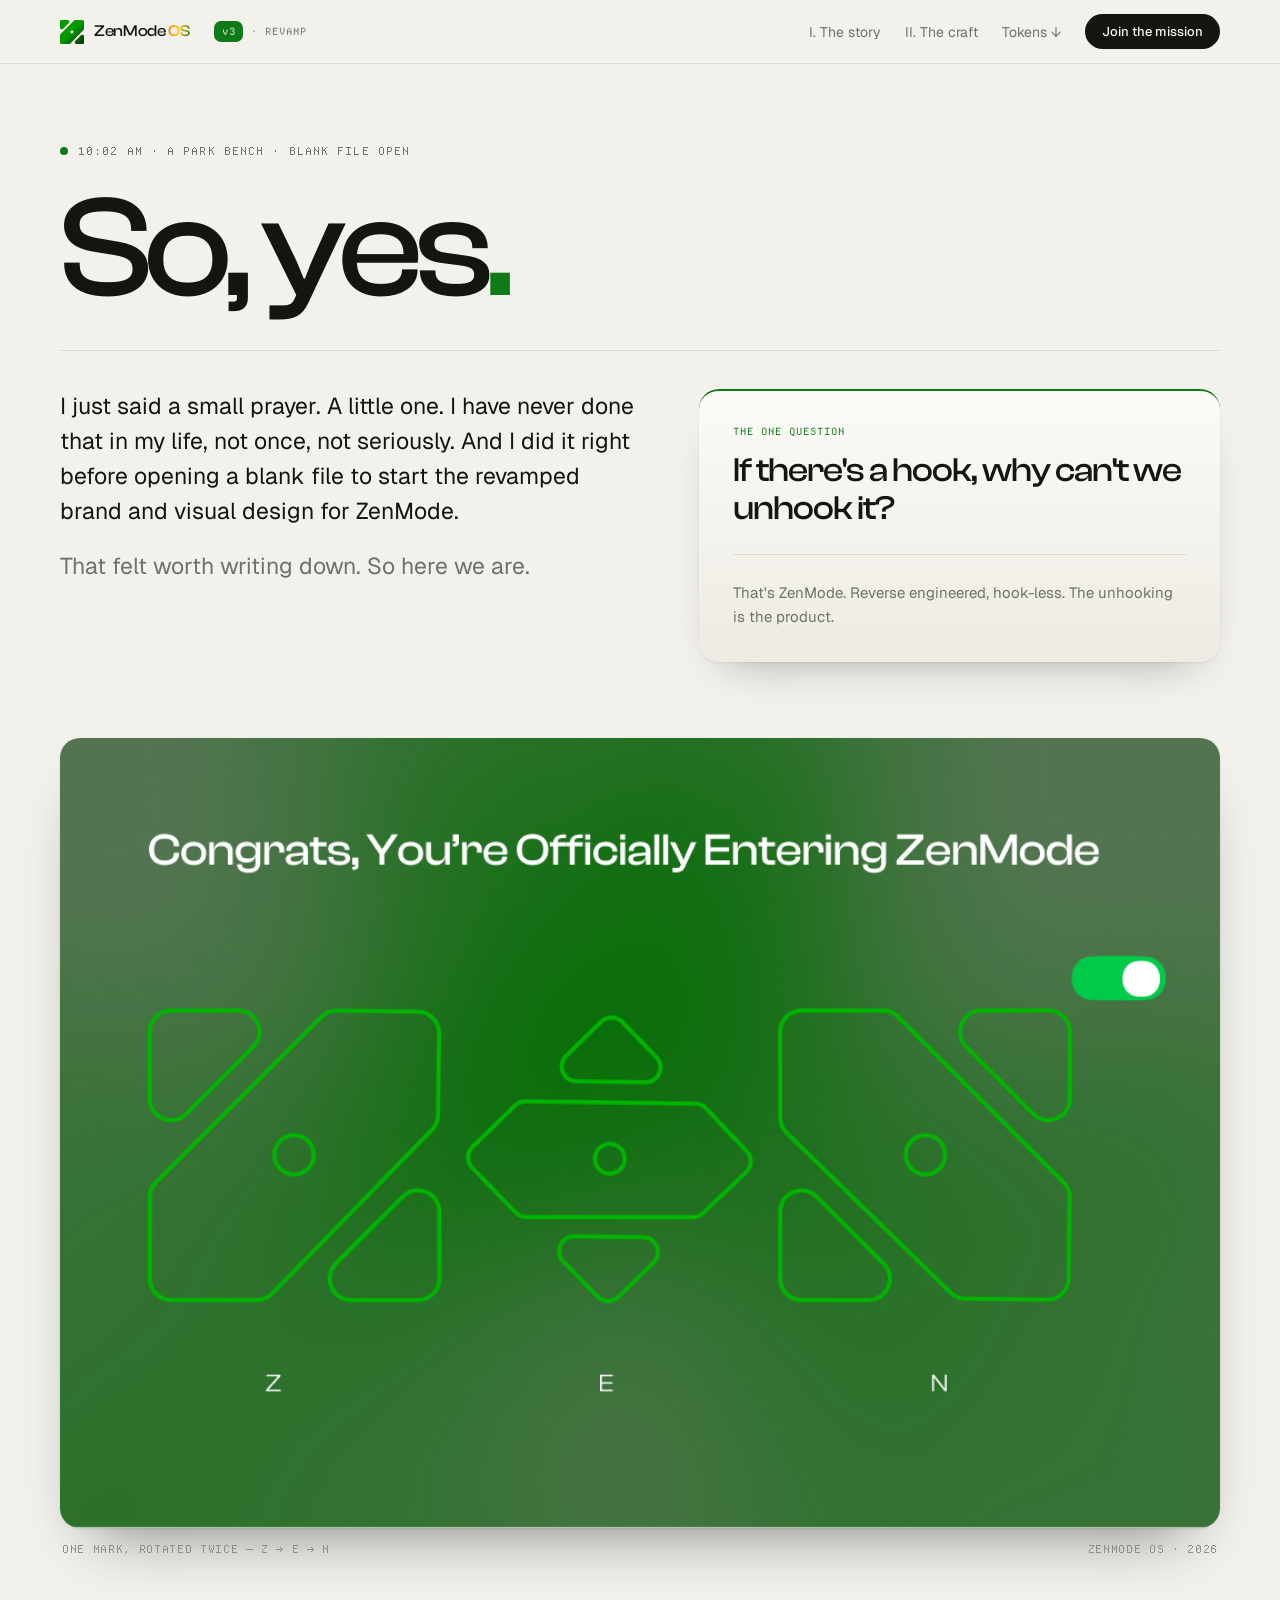
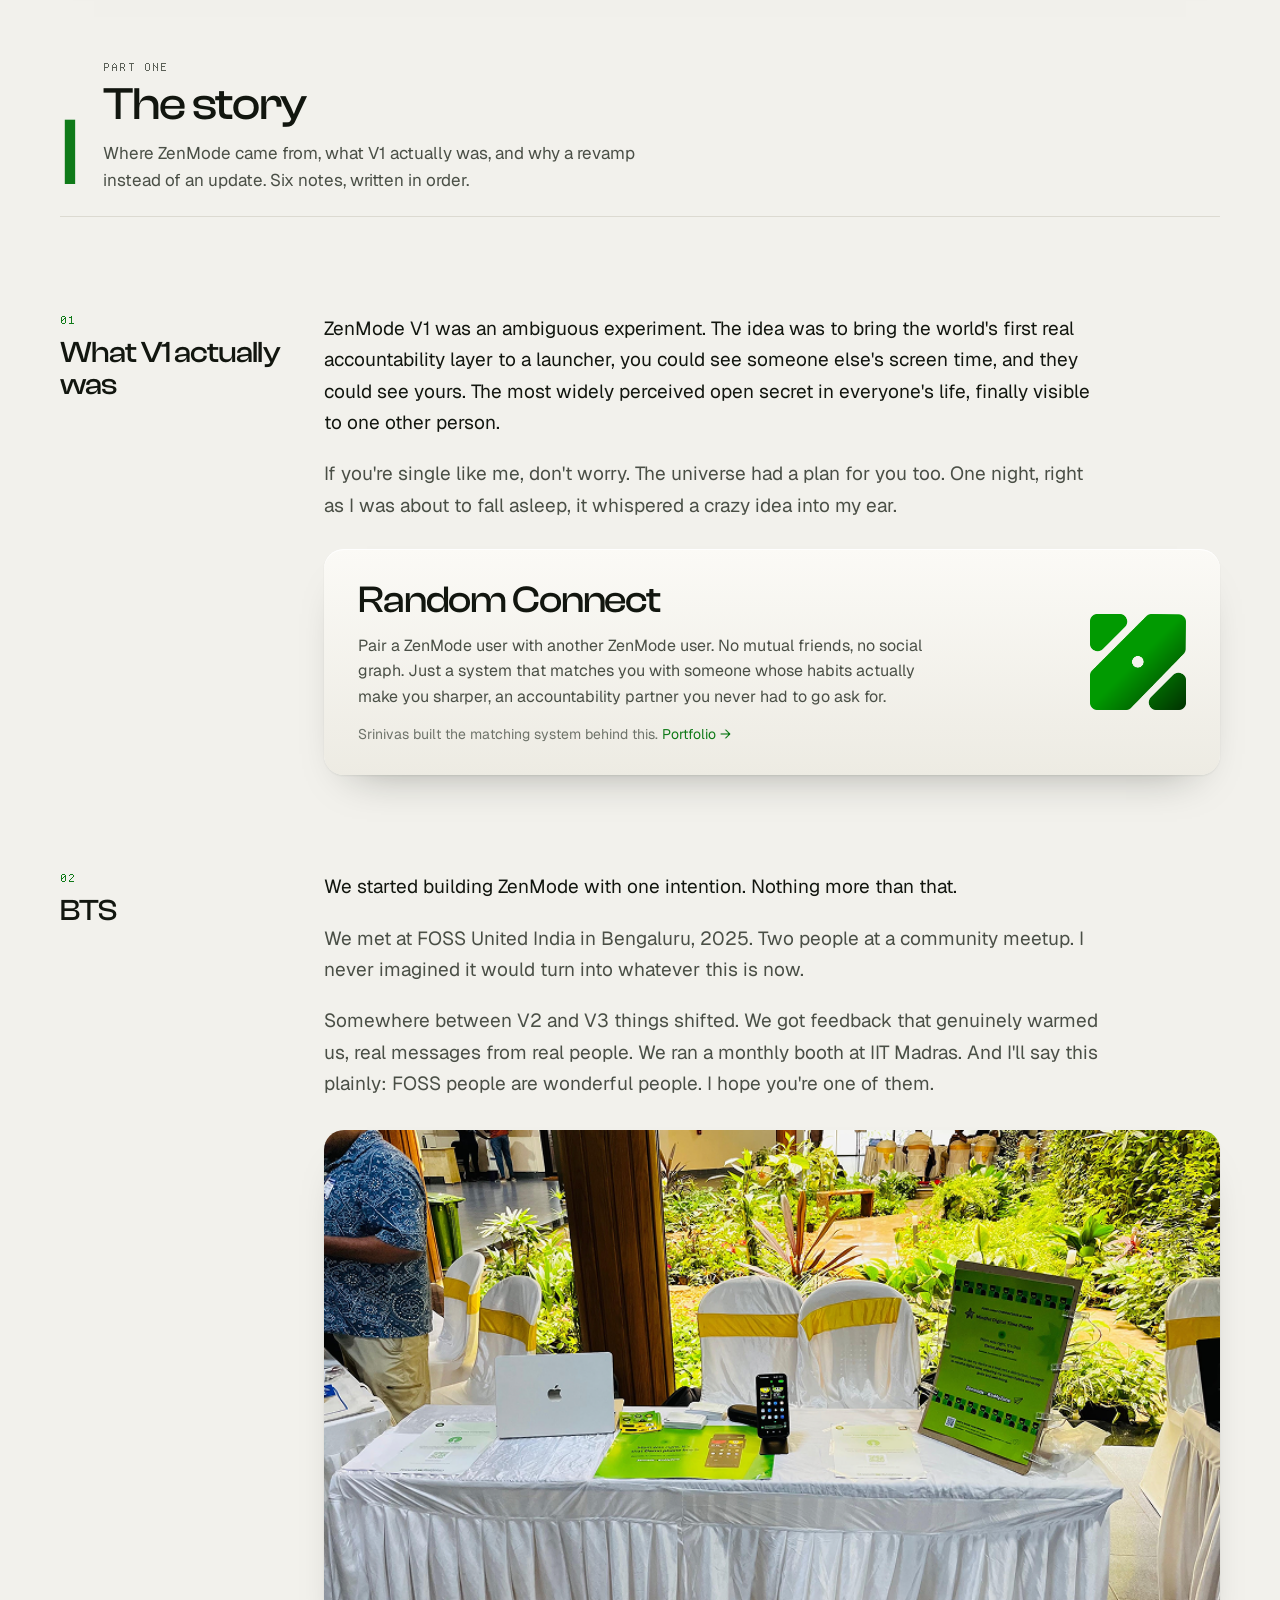
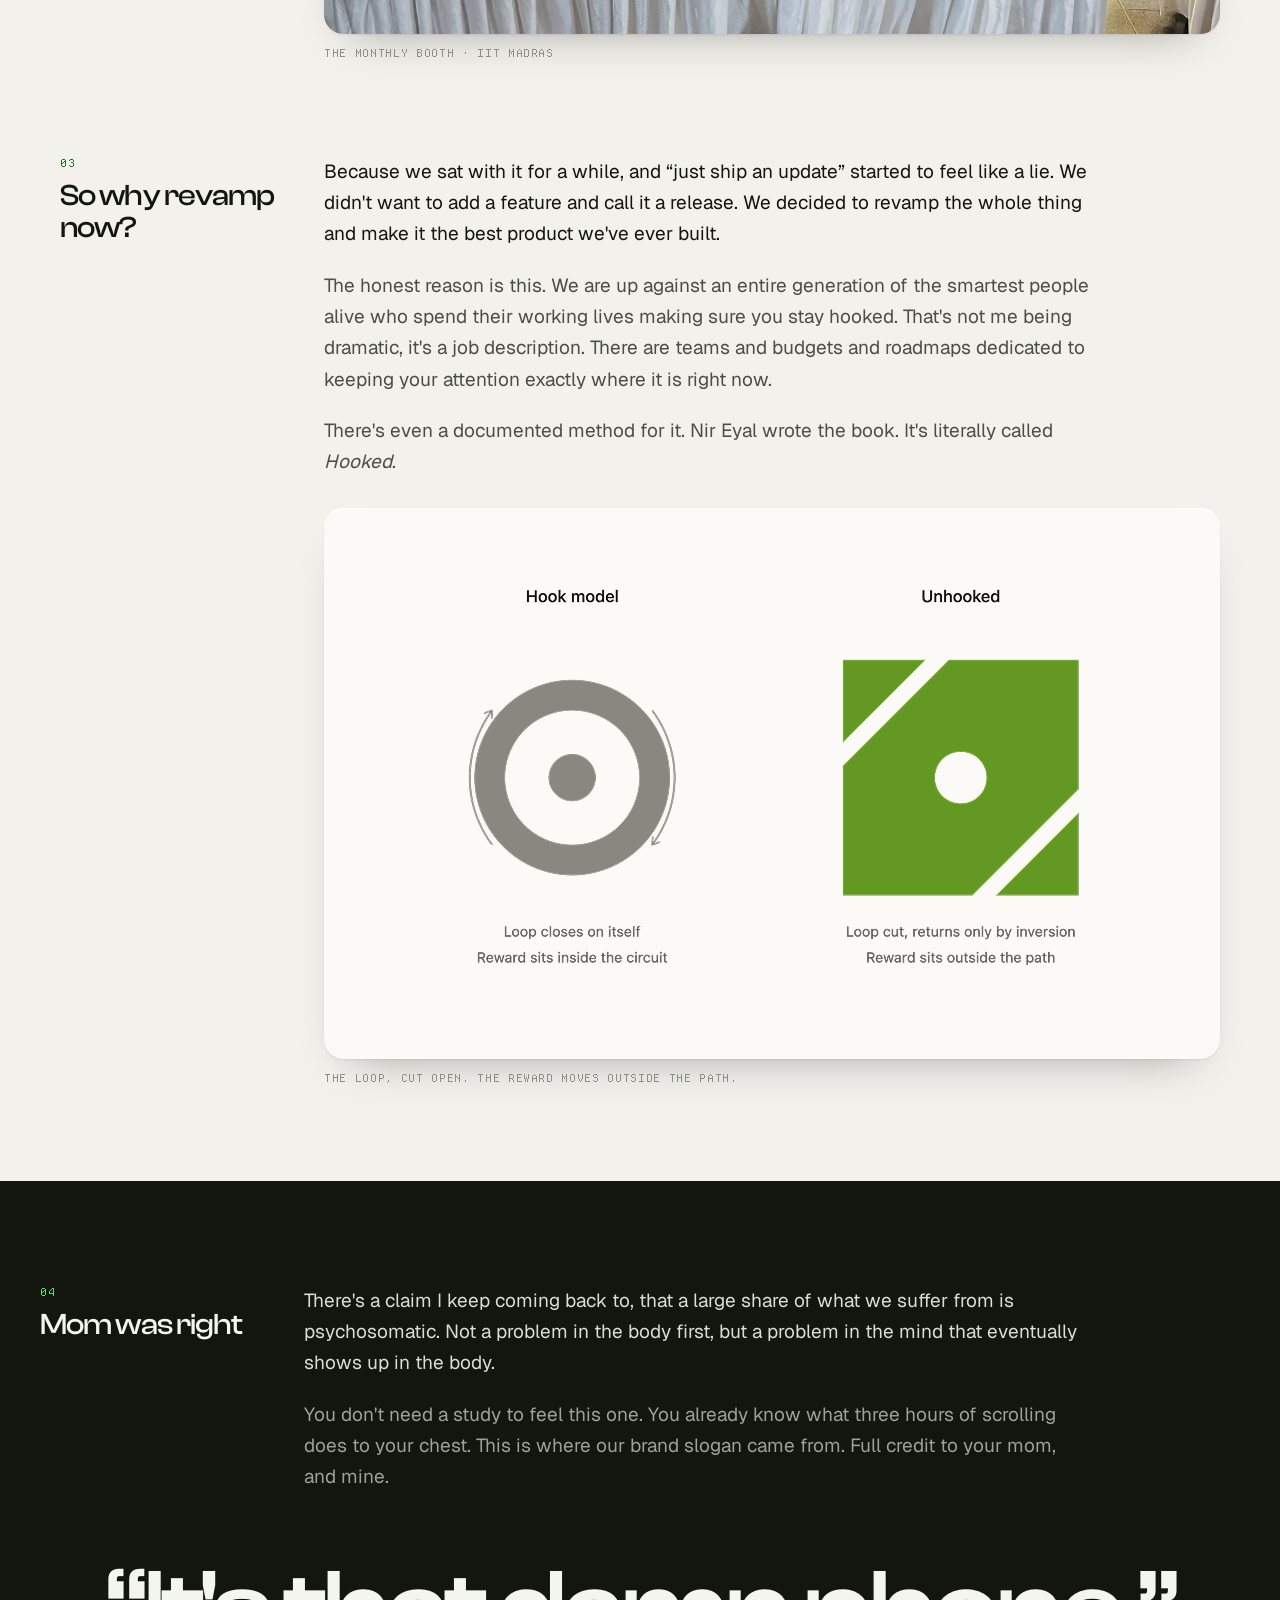
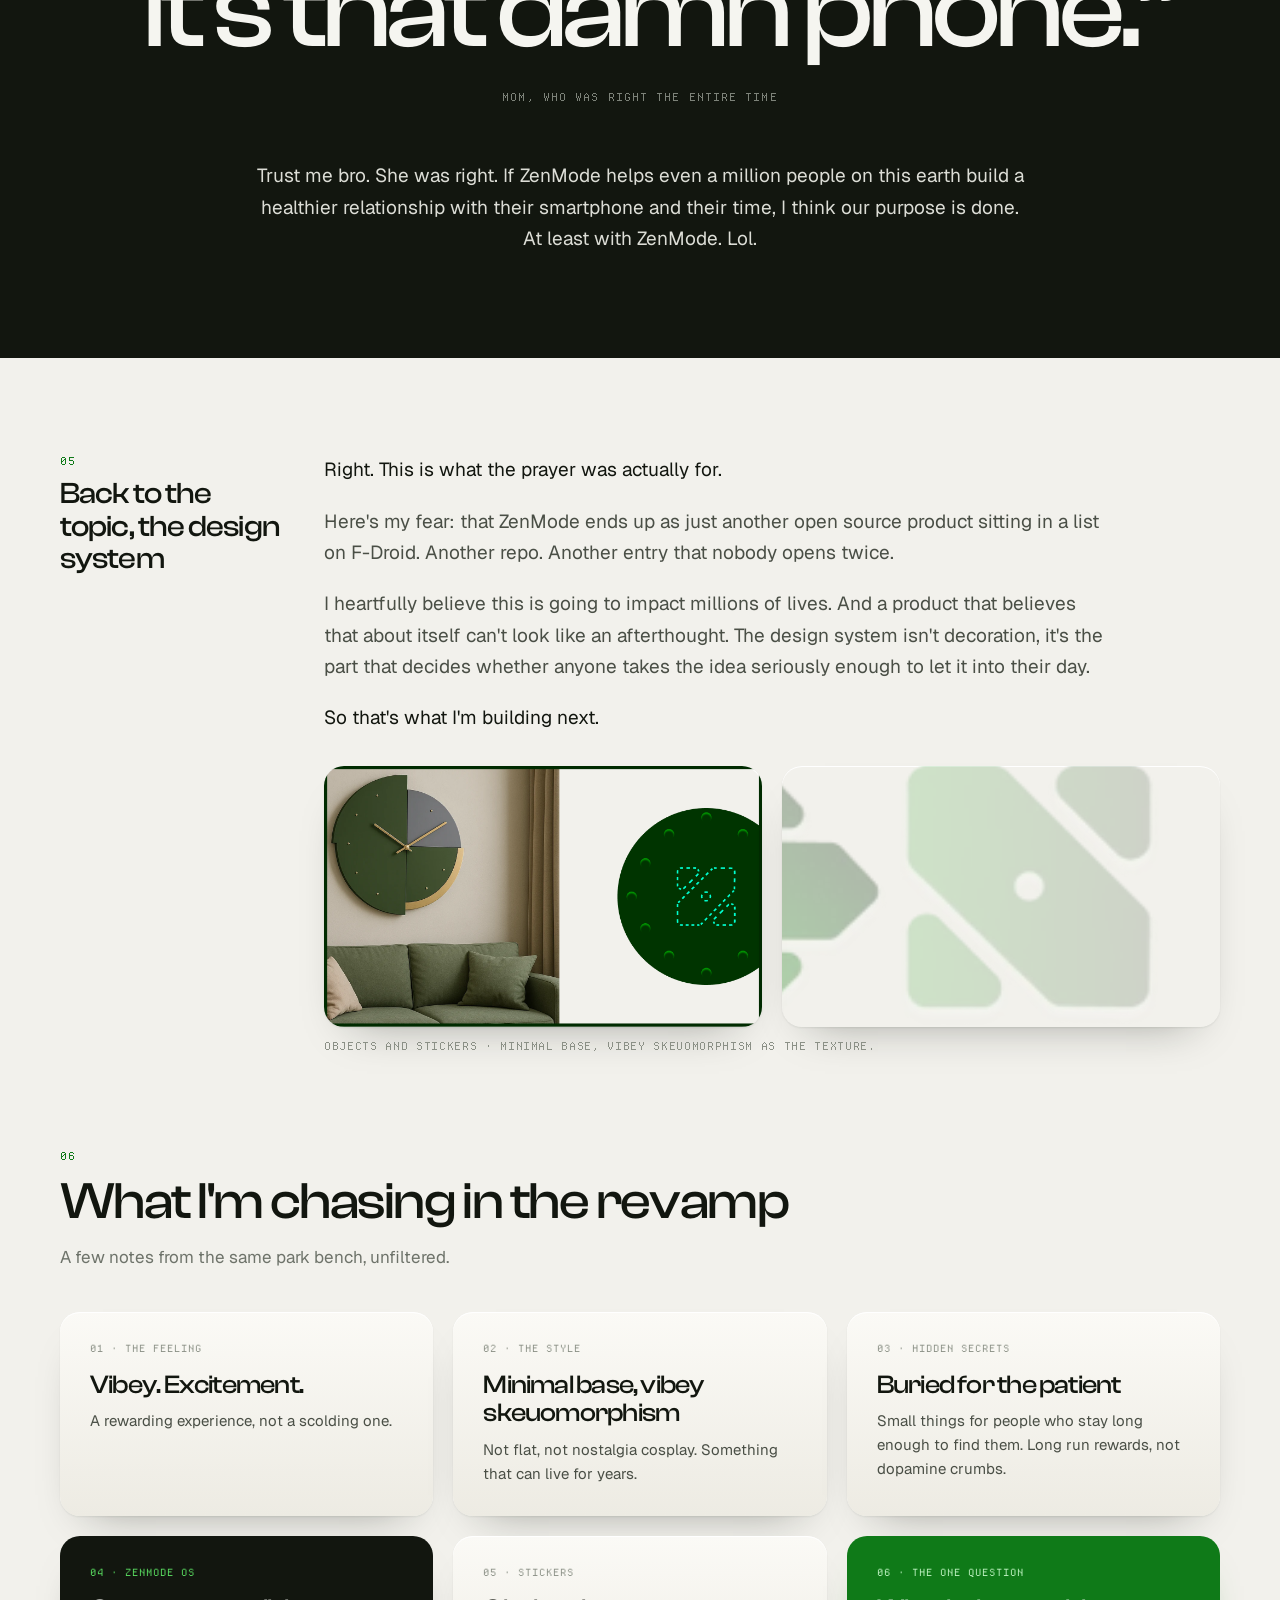
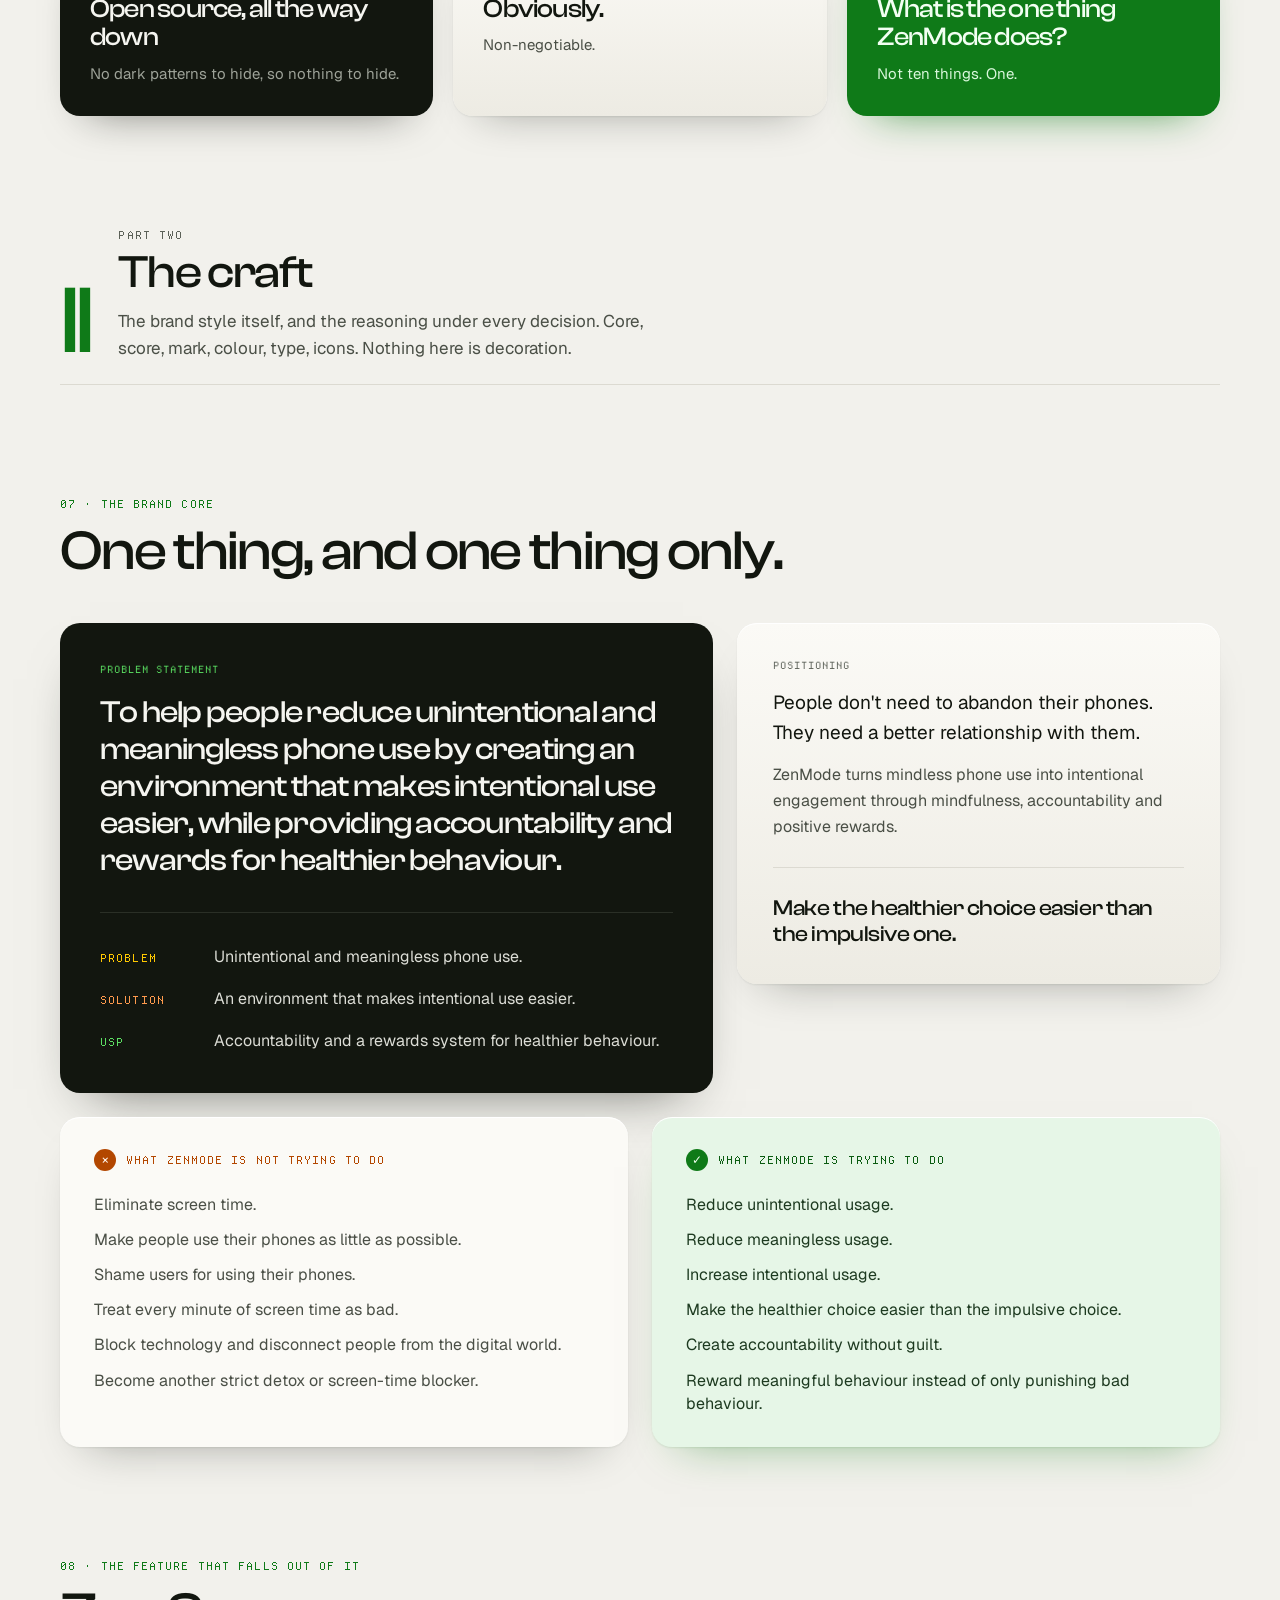
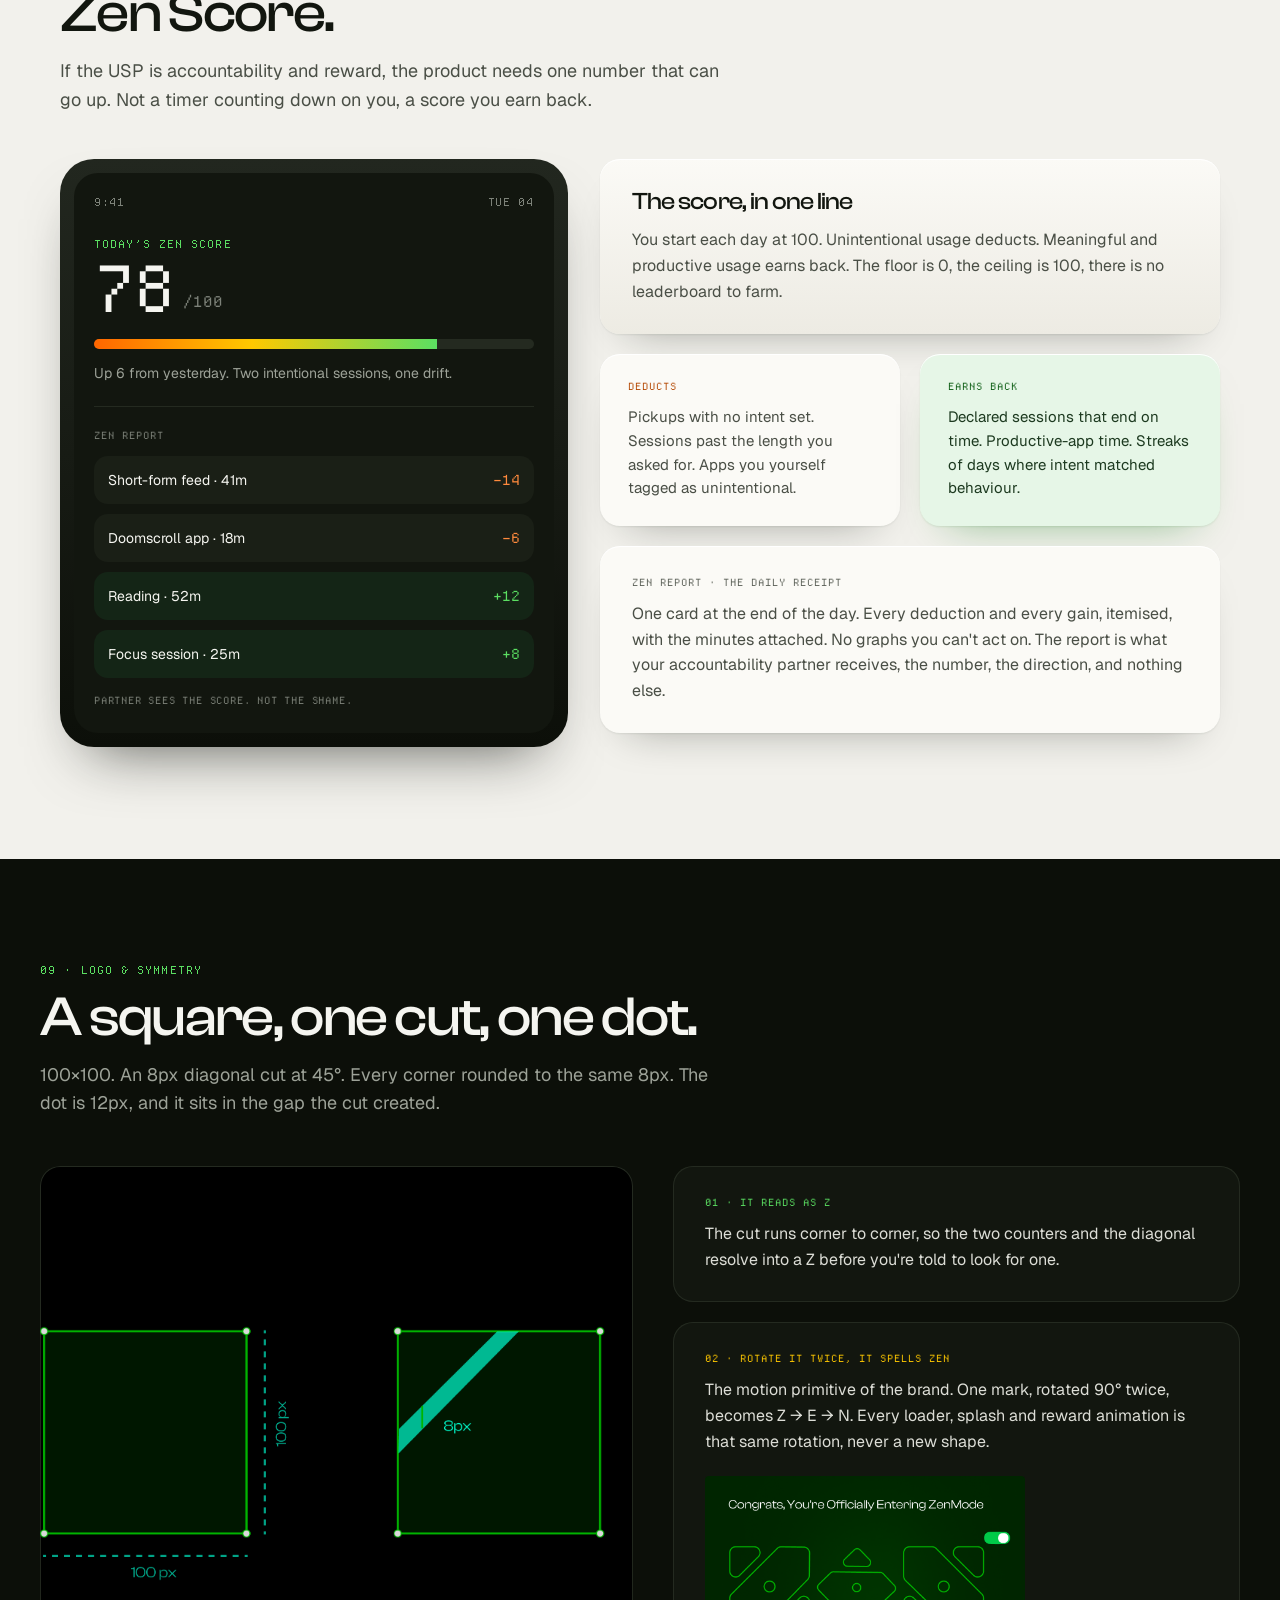
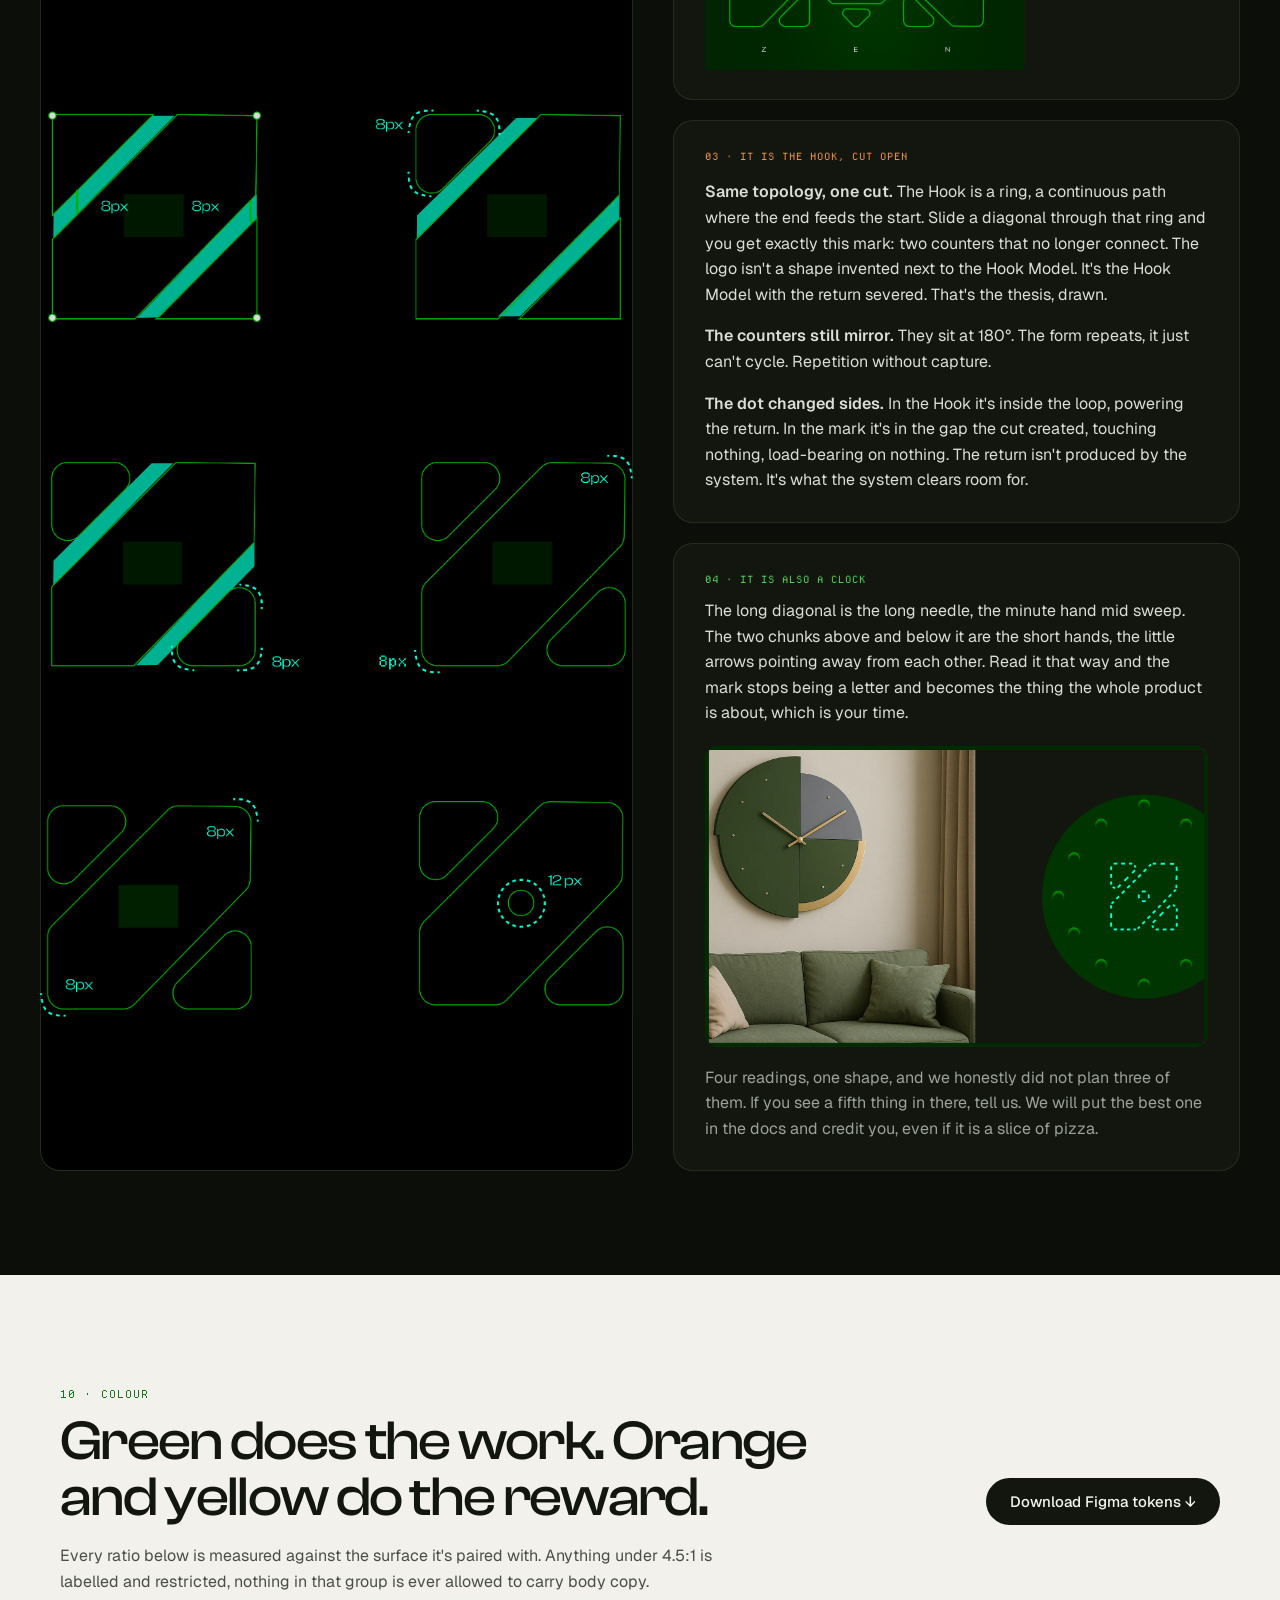
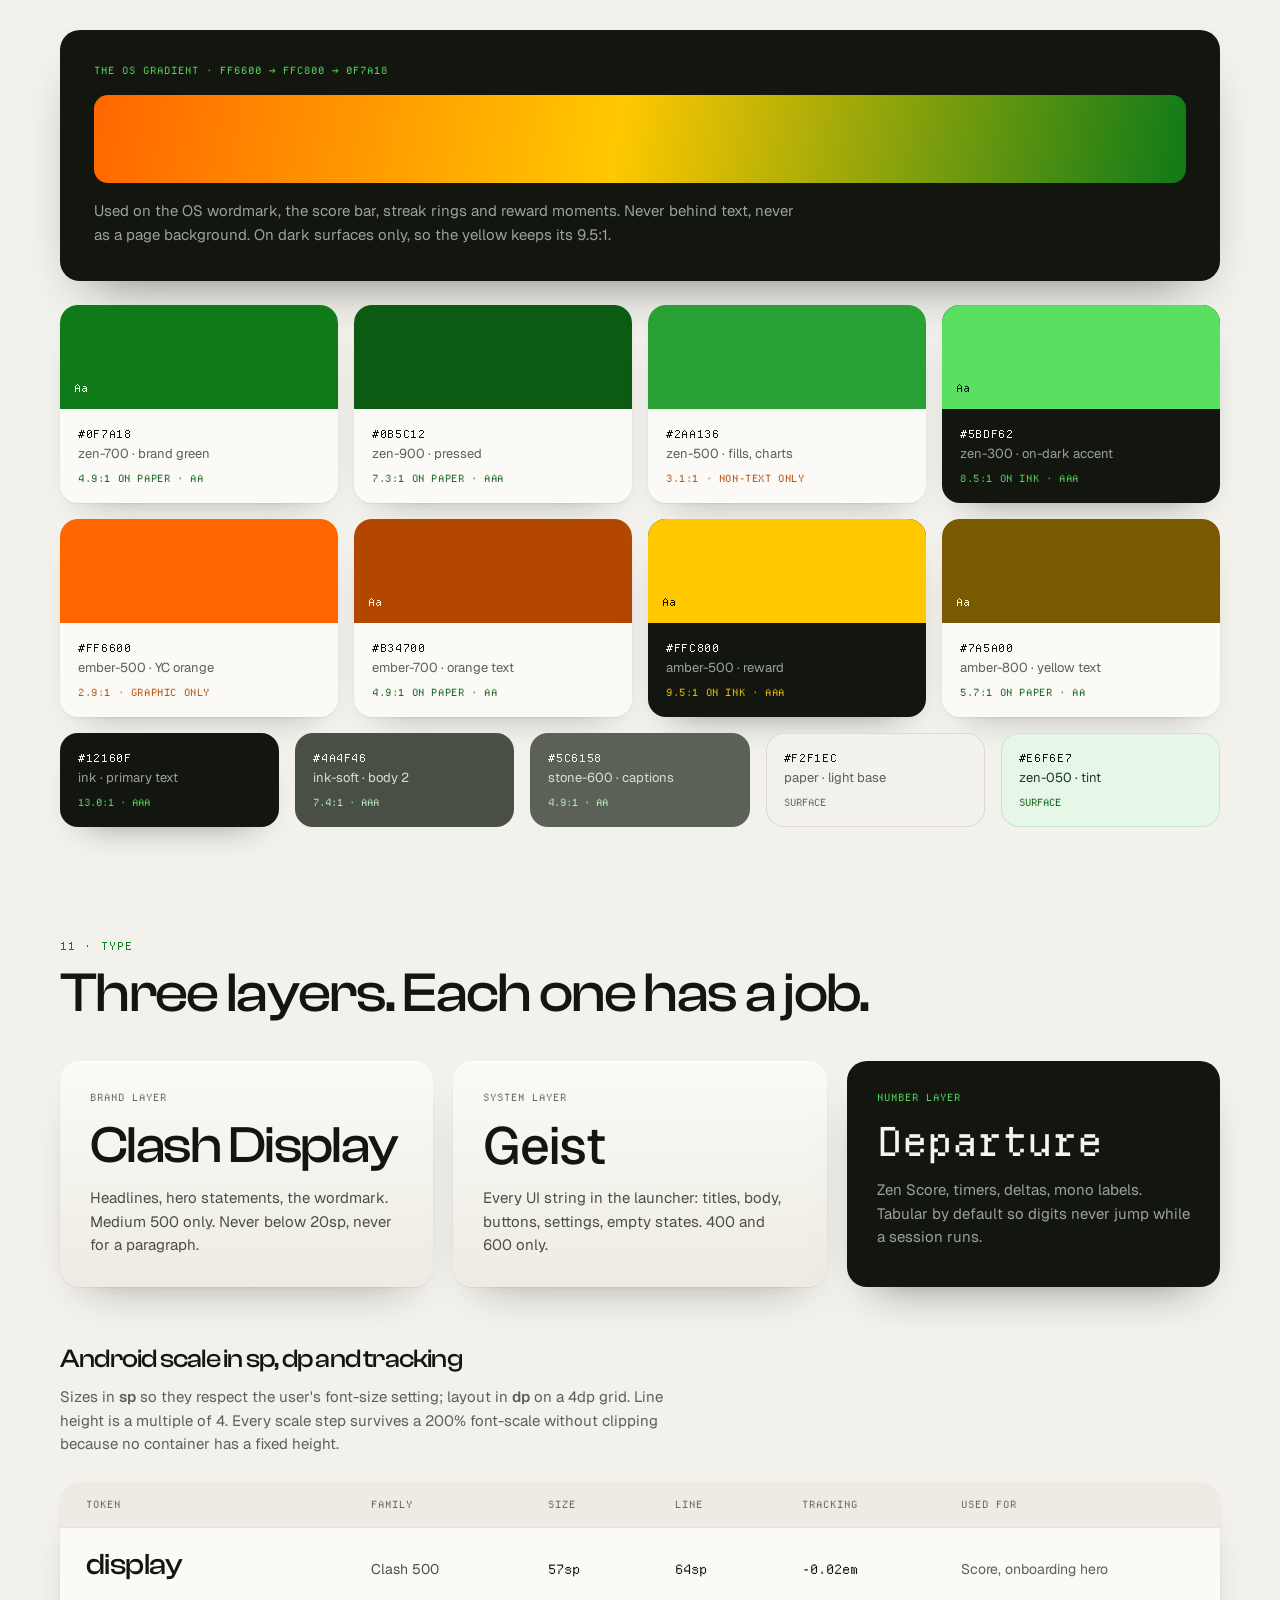
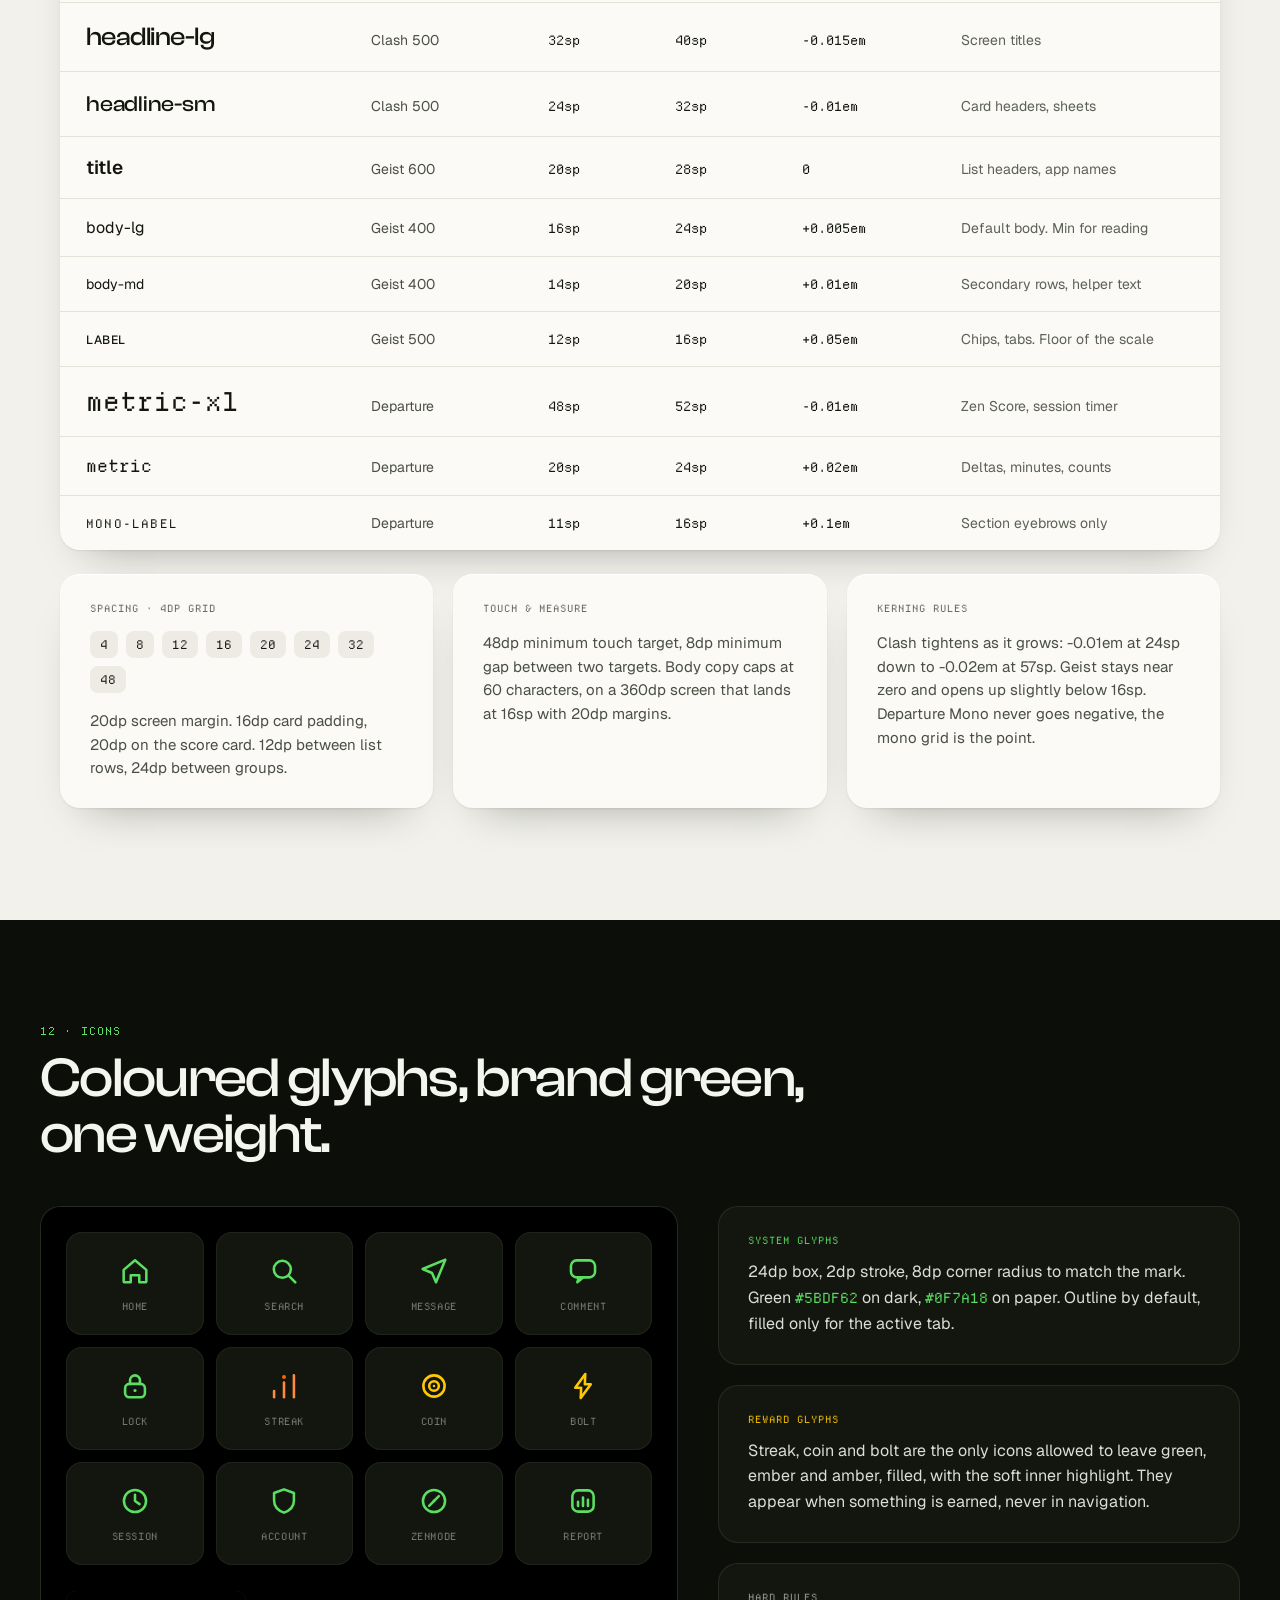
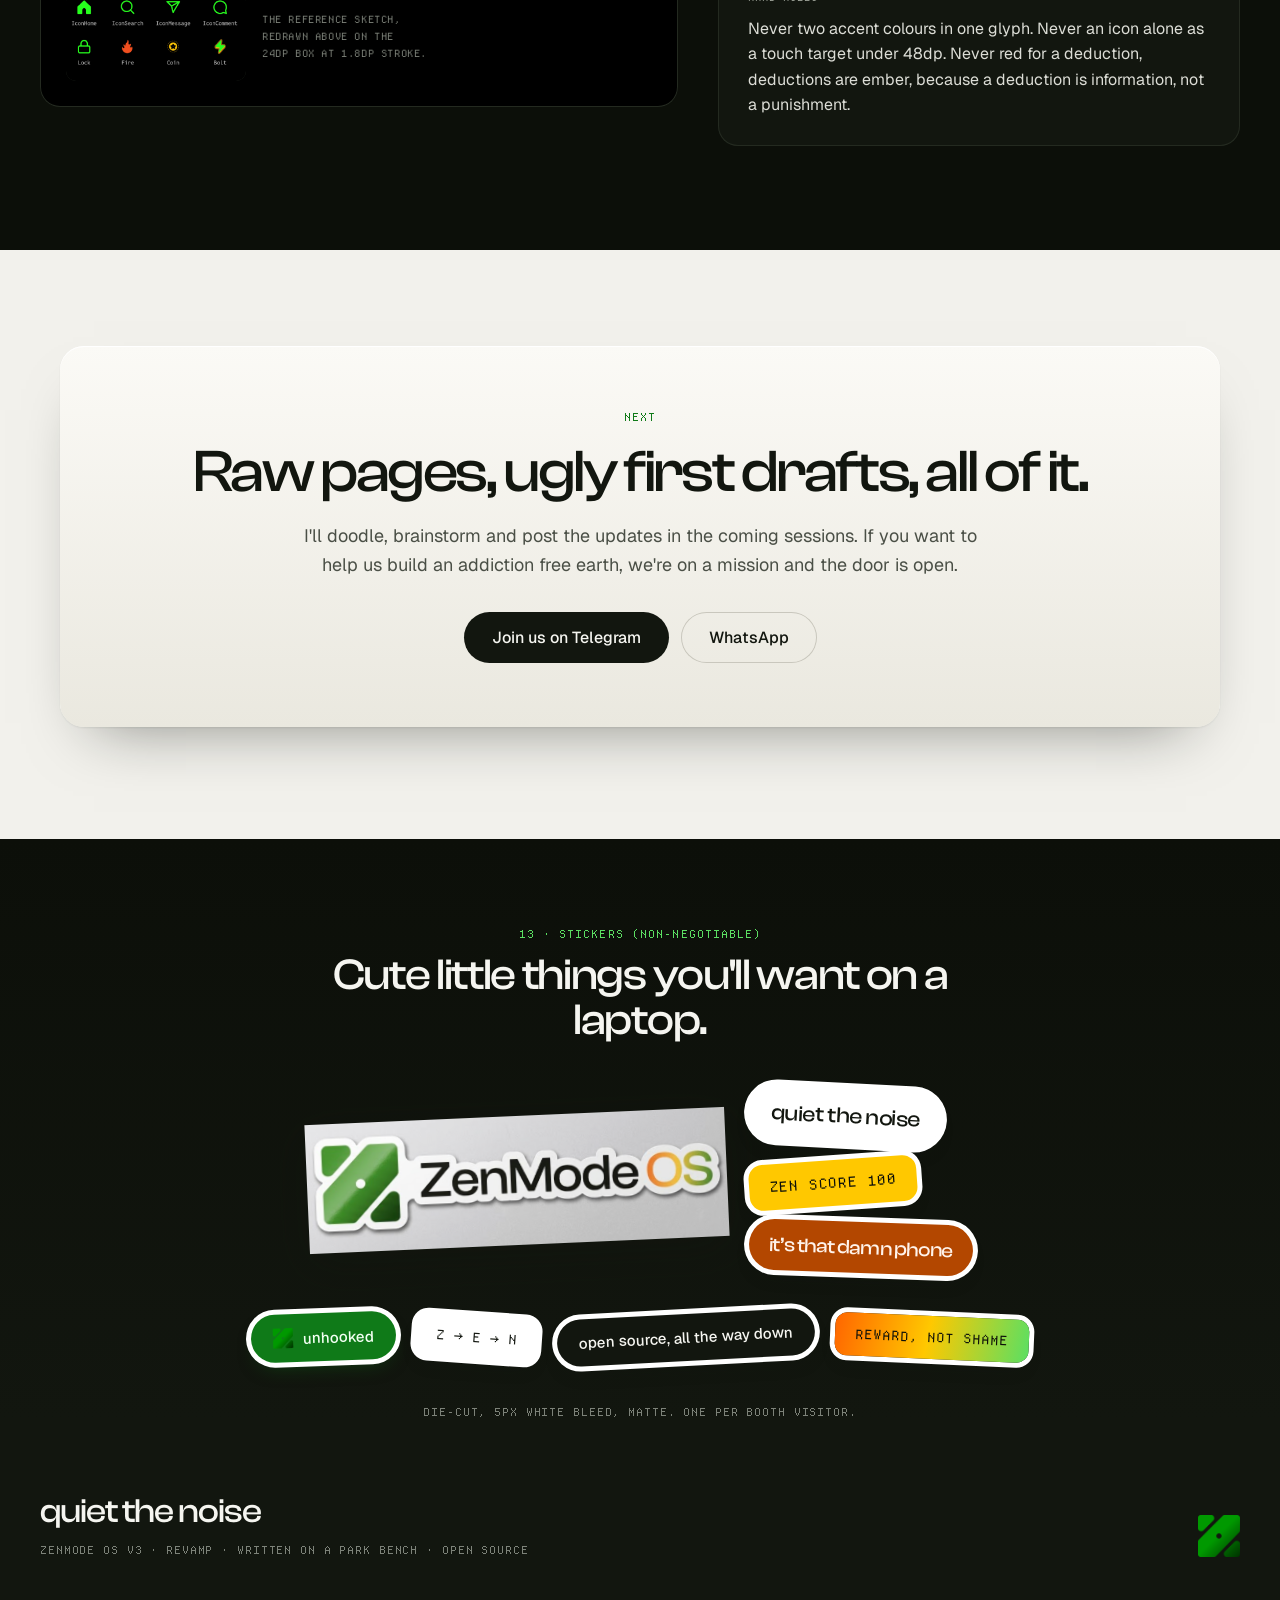
==== index.html @ 96972fac "Add ZenMode OS brand style guide site Static implementation of the ZenMode OS brand style guide, bui" ====
<!doctype html>
<html lang="en">
<head>
<meta charset="utf-8" />
<meta name="viewport" content="width=device-width, initial-scale=1" />
<title>ZenMode OS — Brand Style</title>
<meta name="description" content="ZenMode OS brand style guide: the story, the brand core, Zen Score, logo &amp; symmetry, colour, type, icons and stickers." />
<link rel="preconnect" href="https://fonts.googleapis.com" />
<link rel="preconnect" href="https://fonts.gstatic.com" crossorigin />
<link href="https://fonts.googleapis.com/css2?family=Geist:wght@300;400;500;600;700&display=swap" rel="stylesheet" />
<link rel="stylesheet" href="css/style.css" />
</head>
<body>

<div id="zm-root" style="background:#F2F1EC;min-height:100vh;overflow-x:hidden">

  <header style="position:sticky;top:0;z-index:50;background:rgba(242,241,236,0.9);backdrop-filter:blur(12px);border-bottom:1px solid #DCDAD1">
    <nav style="max-width:1240px;margin:0 auto;padding:14px 40px;display:flex;align-items:center;flex-wrap:wrap;gap:10px 24px">
      <a href="#top" style="display:flex;align-items:center;gap:10px;color:#12160F;flex:none">
        <img src="assets/img/zm-logo.png" alt="" style="width:24px;height:24px;object-fit:contain" />
        <span style="font-family:'Clash Display',sans-serif;font-weight:500;font-size:16px;letter-spacing:-0.02em;white-space:nowrap">ZenMode <span style="background:linear-gradient(100deg,#FF6600 0%,#FFC800 48%,#0F7A18 100%);-webkit-background-clip:text;background-clip:text;-webkit-text-fill-color:transparent;color:#FF6600">OS</span></span>
      </a>
      <span style="display:flex;align-items:center;gap:8px;flex:none;white-space:nowrap">
        <span style="font-family:'Departure Mono',monospace;font-size:10px;letter-spacing:0.08em;color:#F2FFF2;background:#0F7A18;padding:4px 8px;border-radius:7px">v3</span>
        <span style="font-family:'Departure Mono',monospace;font-size:10px;letter-spacing:0.1em;color:#6E736A">&middot; REVAMP</span>
      </span>
      <div style="flex:1"></div>
      <div style="display:flex;align-items:center;gap:6px 24px;font-size:14px;color:#6E736A">
        <a href="#part-story" class="nav-link">I. The story</a>
        <a href="#part-craft" class="nav-link">II. The craft</a>
        <a href="assets/zenmode-tokens.json" download="zenmode-tokens.json" class="nav-link nav-link-accent">Tokens &darr;</a>
      </div>
      <a href="#next" class="btn-primary" style="font-size:13px;font-weight:500;padding:9px 17px;white-space:nowrap;flex:none">Join the mission</a>
    </nav>
  </header>

  <nav id="zm-rail" class="zm-rail" aria-label="Sections" style="position:fixed;left:14px;top:50%;transform:translateY(-50%);z-index:40;width:120px;padding:13px 10px;border-radius:14px;background:rgba(250,249,245,0.97);backdrop-filter:blur(14px);box-shadow:inset 0 0 0 1px rgba(18,22,15,0.14), 0 20px 40px -24px rgba(18,22,15,0.6)">
    <div style="font-family:'Departure Mono',monospace;font-size:8px;letter-spacing:0.1em;color:#6E736A">I &middot; THE STORY</div>
    <div style="display:grid;gap:2px;margin-top:8px">
      <a href="#v1" data-rail="v1" class="rail-link"><span class="num">01</span>V1</a>
      <a href="#bts" data-rail="bts" class="rail-link"><span class="num">02</span>BTS</a>
      <a href="#why" data-rail="why" class="rail-link"><span class="num">03</span>WHY NOW</a>
      <a href="#mom" data-rail="mom" class="rail-link"><span class="num">04</span>MOM</a>
      <a href="#system" data-rail="system" class="rail-link"><span class="num">05</span>SYSTEM</a>
      <a href="#chasing" data-rail="chasing" class="rail-link"><span class="num">06</span>CHASING</a>
    </div>
    <div style="height:1px;background:rgba(18,22,15,0.1);margin:12px 0"></div>
    <div style="font-family:'Departure Mono',monospace;font-size:8px;letter-spacing:0.1em;color:#6E736A">II &middot; THE CRAFT</div>
    <div style="display:grid;gap:2px;margin-top:8px">
      <a href="#core" data-rail="core" class="rail-link"><span class="num">07</span>CORE</a>
      <a href="#score" data-rail="score" class="rail-link"><span class="num">08</span>ZEN SCORE</a>
      <a href="#logo" data-rail="logo" class="rail-link"><span class="num">09</span>LOGO</a>
      <a href="#colour" data-rail="colour" class="rail-link"><span class="num">10</span>COLOUR</a>
      <a href="#type" data-rail="type" class="rail-link"><span class="num">11</span>TYPE</a>
      <a href="#icons" data-rail="icons" class="rail-link"><span class="num">12</span>ICONS</a>
      <a href="#stickers" data-rail="stickers" class="rail-link"><span class="num">13</span>STICKERS</a>
    </div>
  </nav>

  <section id="top" style="max-width:1240px;margin:0 auto;padding:80px 40px 0">
    <div style="display:flex;align-items:center;gap:10px">
      <span style="width:8px;height:8px;border-radius:999px;background:#0F7A18;animation:zm-pulse 3.4s ease-in-out infinite"></span>
      <span style="font-family:'Departure Mono',monospace;font-size:11px;letter-spacing:0.1em;color:#6E736A">10:02 AM &middot; A PARK BENCH &middot; BLANK FILE OPEN</span>
    </div>
    <h1 style="font-size:144px;line-height:86%;letter-spacing:-0.055em;margin:30px 0 0">So, yes<span style="color:#0F7A18">.</span></h1>
    <div style="height:1px;background:#DCDAD1;margin:38px 0 0"></div>
    <div style="display:grid;grid-template-columns:1.05fr 0.95fr;gap:64px;margin-top:38px;align-items:start">
      <div>
        <p style="font-size:23px;line-height:152%;color:#12160F;margin:0;text-wrap:pretty">I just said a small prayer. A little one. I have never done that in my life, not once, not seriously. And I did it right before opening a blank file to start the revamped brand and visual design for ZenMode.</p>
        <p style="font-size:23px;line-height:152%;color:#6E736A;margin:20px 0 0">That felt worth writing down. So here we are.</p>
      </div>
      <div style="border-radius:20px;padding:34px;background:linear-gradient(#FBFAF6,#EDEBE3);box-shadow:inset 0 1px 0 #FFFFFF, 0 1px 2px rgba(18,22,15,0.07), 0 22px 44px -28px rgba(18,22,15,0.4);border-top:2px solid #0F7A18">
        <div style="font-family:'Departure Mono',monospace;font-size:10px;letter-spacing:0.1em;color:#0F7A18">THE ONE QUESTION</div>
        <p style="font-family:'Clash Display',sans-serif;font-weight:500;font-size:34px;line-height:112%;letter-spacing:-0.03em;margin:14px 0 0">If there's a hook, why can't we unhook it?</p>
        <div style="height:1px;background:#DCDAD1;margin:26px 0"></div>
        <p style="font-size:15px;line-height:158%;color:#6E736A;margin:0">That's ZenMode. Reverse engineered, hook-less. The unhooking is the product.</p>
      </div>
    </div>
    <figure style="margin:76px 0 0">
      <img src="assets/img/zen-hero.png" alt="ZEN wordmark built from three cut-square glyphs, on a green field" style="width:100%;display:block;border-radius:20px;box-shadow:0 1px 2px rgba(18,22,15,0.1), 0 34px 60px -34px rgba(18,22,15,0.55)" />
      <figcaption style="display:flex;justify-content:space-between;gap:20px;flex-wrap:wrap;font-family:'Departure Mono',monospace;font-size:11px;letter-spacing:0.06em;color:#8B9086;margin:14px 2px 0">
        <span>ONE MARK, ROTATED TWICE &mdash; Z &rarr; E &rarr; N</span>
        <span>ZENMODE OS &middot; 2026</span>
      </figcaption>
    </figure>
  </section>

  <section id="part-story" style="max-width:1240px;margin:0 auto;padding:104px 40px 0">
    <div style="display:flex;align-items:flex-end;gap:28px;flex-wrap:wrap;padding-bottom:22px;border-bottom:1px solid #DCDAD1">
      <div style="font-family:'Clash Display',sans-serif;font-weight:500;font-size:96px;line-height:82%;letter-spacing:-0.05em;color:#0F7A18">I</div>
      <div style="flex:1;min-width:280px">
        <div style="font-family:'Departure Mono',monospace;font-size:11px;letter-spacing:0.1em;color:#5C6158">PART ONE</div>
        <h2 style="font-size:46px;line-height:100%;margin:8px 0 0">The story</h2>
        <p style="font-size:17px;line-height:158%;color:#4A4F46;margin:12px 0 0;max-width:52ch">Where ZenMode came from, what V1 actually was, and why a revamp instead of an update. Six notes, written in order.</p>
      </div>
    </div>
  </section>

  <section id="v1" style="max-width:1240px;margin:0 auto;padding:96px 40px 0">
    <div style="display:grid;grid-template-columns:220px 1fr;gap:44px;align-items:start">
      <div style="position:sticky;top:96px">
        <div style="font-family:'Departure Mono',monospace;font-size:11px;letter-spacing:0.1em;color:#0F7A18">01</div>
        <h2 style="font-size:30px;line-height:108%;margin:10px 0 0">What V1 actually was</h2>
      </div>
      <div>
        <p style="font-size:19px;line-height:165%;margin:0;max-width:60ch">ZenMode V1 was an ambiguous experiment. The idea was to bring the world's first real accountability layer to a launcher, you could see someone else's screen time, and they could see yours. The most widely perceived open secret in everyone's life, finally visible to one other person.</p>
        <p style="font-size:19px;line-height:165%;margin:20px 0 0;max-width:60ch;color:#4A4F46">If you're single like me, don't worry. The universe had a plan for you too. One night, right as I was about to fall asleep, it whispered a crazy idea into my ear.</p>
        <div style="border-radius:20px;padding:32px 34px;margin-top:28px;background:linear-gradient(#FBFAF6,#EDEBE3);box-shadow:inset 0 1px 0 #FFFFFF, 0 1px 2px rgba(18,22,15,0.07), 0 22px 44px -28px rgba(18,22,15,0.4);display:grid;grid-template-columns:1fr auto;gap:26px;align-items:center">
          <div>
            <h3 style="font-size:38px;line-height:104%;margin:0">Random Connect</h3>
            <p style="font-size:16px;line-height:160%;color:#4A4F46;margin:12px 0 0;max-width:52ch">Pair a ZenMode user with another ZenMode user. No mutual friends, no social graph. Just a system that matches you with someone whose habits actually make you sharper, an accountability partner you never had to go ask for.</p>
            <p style="font-size:14px;color:#6E736A;margin:16px 0 0">Srinivas built the matching system behind this. <a href="#">Portfolio &rarr;</a></p>
          </div>
          <img src="assets/img/zm-logo.png" alt="" style="width:96px;height:96px;object-fit:contain" />
        </div>
      </div>
    </div>
  </section>

  <section id="bts" style="max-width:1240px;margin:0 auto;padding:96px 40px 0">
    <div style="display:grid;grid-template-columns:220px 1fr;gap:44px;align-items:start">
      <div style="position:sticky;top:96px">
        <div style="font-family:'Departure Mono',monospace;font-size:11px;letter-spacing:0.1em;color:#0F7A18">02</div>
        <h2 style="font-size:30px;line-height:108%;margin:10px 0 0">BTS</h2>
      </div>
      <div>
        <p style="font-size:19px;line-height:165%;margin:0;max-width:60ch">We started building ZenMode with one intention. Nothing more than that.</p>
        <p style="font-size:19px;line-height:165%;margin:20px 0 0;max-width:60ch;color:#4A4F46">We met at FOSS United India in Bengaluru, 2025. Two people at a community meetup. I never imagined it would turn into whatever this is now.</p>
        <p style="font-size:19px;line-height:165%;margin:20px 0 0;max-width:60ch;color:#4A4F46">Somewhere between V2 and V3 things shifted. We got feedback that genuinely warmed us, real messages from real people. We ran a monthly booth at IIT Madras. And I'll say this plainly: FOSS people are wonderful people. I hope you're one of them.</p>
        <div style="border-radius:20px;overflow:hidden;margin-top:30px;box-shadow:inset 0 1px 0 #FFFFFF, 0 1px 2px rgba(18,22,15,0.07), 0 22px 44px -28px rgba(18,22,15,0.4)">
          <img src="assets/img/booth.png" alt="The ZenMode booth at a FOSS meetup" style="width:100%;display:block" />
        </div>
        <p style="font-family:'Departure Mono',monospace;font-size:11px;letter-spacing:0.06em;color:#8B9086;margin:12px 0 0">THE MONTHLY BOOTH &middot; IIT MADRAS</p>
      </div>
    </div>
  </section>

  <section id="why" style="max-width:1240px;margin:0 auto;padding:96px 40px 0">
    <div style="display:grid;grid-template-columns:220px 1fr;gap:44px;align-items:start">
      <div style="position:sticky;top:96px">
        <div style="font-family:'Departure Mono',monospace;font-size:11px;letter-spacing:0.1em;color:#0F7A18">03</div>
        <h2 style="font-size:30px;line-height:108%;margin:10px 0 0">So why revamp now?</h2>
      </div>
      <div>
        <p style="font-size:19px;line-height:165%;margin:0;max-width:60ch">Because we sat with it for a while, and &ldquo;just ship an update&rdquo; started to feel like a lie. We didn't want to add a feature and call it a release. We decided to revamp the whole thing and make it the best product we've ever built.</p>
        <p style="font-size:19px;line-height:165%;margin:20px 0 0;max-width:60ch;color:#4A4F46">The honest reason is this. We are up against an entire generation of the smartest people alive who spend their working lives making sure you stay hooked. That's not me being dramatic, it's a job description. There are teams and budgets and roadmaps dedicated to keeping your attention exactly where it is right now.</p>
        <p style="font-size:19px;line-height:165%;margin:20px 0 0;max-width:60ch;color:#4A4F46">There's even a documented method for it. Nir Eyal wrote the book. It's literally called <em>Hooked</em>.</p>
        <div style="border-radius:20px;padding:40px;margin-top:30px;background:#FBFAF6;box-shadow:inset 0 1px 0 #FFFFFF, 0 1px 2px rgba(18,22,15,0.07), 0 22px 44px -28px rgba(18,22,15,0.4)">
          <img src="assets/img/hook-unhooked.png" alt="The hook model beside the unhooked model" style="width:100%;max-width:801px;display:block;margin:0 auto" />
        </div>
        <p style="font-family:'Departure Mono',monospace;font-size:11px;letter-spacing:0.06em;color:#8B9086;margin:12px 0 0">THE LOOP, CUT OPEN. THE REWARD MOVES OUTSIDE THE PATH.</p>
      </div>
    </div>
  </section>

  <section id="mom" style="margin-top:96px;background:#12160F;color:#F5F5F0;padding:104px 40px">
    <div style="max-width:1240px;margin:0 auto">
      <div style="display:grid;grid-template-columns:220px 1fr;gap:44px;align-items:start">
        <div>
          <div style="font-family:'Departure Mono',monospace;font-size:11px;letter-spacing:0.1em;color:#5BDF62">04</div>
          <h2 style="font-size:30px;line-height:108%;margin:10px 0 0">Mom was right</h2>
        </div>
        <div>
          <p style="font-size:19px;line-height:165%;margin:0;max-width:60ch;color:#DCDDD6">There's a claim I keep coming back to, that a large share of what we suffer from is psychosomatic. Not a problem in the body first, but a problem in the mind that eventually shows up in the body.</p>
          <p style="font-size:19px;line-height:165%;margin:20px 0 0;max-width:60ch;color:#9DA298">You don't need a study to feel this one. You already know what three hours of scrolling does to your chest. This is where our brand slogan came from. Full credit to your mom, and mine.</p>
        </div>
      </div>
      <blockquote style="margin:64px 0 0;text-align:center">
        <p style="font-family:'Clash Display',sans-serif;font-weight:500;font-size:112px;line-height:96%;letter-spacing:-0.045em;margin:0">&ldquo;It's that damn phone.&rdquo;</p>
        <footer style="font-family:'Departure Mono',monospace;font-size:11px;letter-spacing:0.1em;color:#7D8279;margin-top:26px">MOM, WHO WAS RIGHT THE ENTIRE TIME</footer>
      </blockquote>
      <p style="font-size:19px;line-height:165%;color:#DCDDD6;max-width:60ch;margin:56px auto 0;text-align:center">Trust me bro. She was right. If ZenMode helps even a million people on this earth build a healthier relationship with their smartphone and their time, I think our purpose is done. At least with ZenMode. Lol.</p>
    </div>
  </section>

  <section id="system" style="max-width:1240px;margin:0 auto;padding:96px 40px 0">
    <div style="display:grid;grid-template-columns:220px 1fr;gap:44px;align-items:start">
      <div style="position:sticky;top:96px">
        <div style="font-family:'Departure Mono',monospace;font-size:11px;letter-spacing:0.1em;color:#0F7A18">05</div>
        <h2 style="font-size:30px;line-height:108%;margin:10px 0 0">Back to the topic, the design system</h2>
      </div>
      <div>
        <p style="font-size:19px;line-height:165%;margin:0;max-width:60ch">Right. This is what the prayer was actually for.</p>
        <p style="font-size:19px;line-height:165%;margin:20px 0 0;max-width:60ch;color:#4A4F46">Here's my fear: that ZenMode ends up as just another open source product sitting in a list on F-Droid. Another repo. Another entry that nobody opens twice.</p>
        <p style="font-size:19px;line-height:165%;margin:20px 0 0;max-width:60ch;color:#4A4F46">I heartfully believe this is going to impact millions of lives. And a product that believes that about itself can't look like an afterthought. The design system isn't decoration, it's the part that decides whether anyone takes the idea seriously enough to let it into their day.</p>
        <p style="font-size:19px;line-height:165%;margin:20px 0 0;max-width:60ch">So that's what I'm building next.</p>
        <div style="display:grid;grid-template-columns:1fr 1fr;gap:20px;margin-top:32px">
          <div style="border-radius:20px;overflow:hidden;box-shadow:inset 0 1px 0 #FFFFFF, 0 1px 2px rgba(18,22,15,0.07), 0 22px 44px -28px rgba(18,22,15,0.4)">
            <img src="assets/img/clock-dial.png" alt="The ZenMode dial, an object study" style="width:100%;display:block" />
          </div>
          <div style="border-radius:20px;overflow:hidden;box-shadow:inset 0 1px 0 #FFFFFF, 0 1px 2px rgba(18,22,15,0.07), 0 22px 44px -28px rgba(18,22,15,0.4)">
            <img src="assets/img/sticker-strip.webp" alt="Sticker sheet of ZenMode glyphs" style="width:100%;height:100%;object-fit:cover;display:block" />
          </div>
        </div>
        <p style="font-family:'Departure Mono',monospace;font-size:11px;letter-spacing:0.06em;color:#8B9086;margin:12px 0 0">OBJECTS AND STICKERS &middot; MINIMAL BASE, VIBEY SKEUOMORPHISM AS THE TEXTURE.</p>
      </div>
    </div>
  </section>

  <section id="chasing" style="max-width:1240px;margin:0 auto;padding:96px 40px 0">
    <div style="font-family:'Departure Mono',monospace;font-size:11px;letter-spacing:0.1em;color:#0F7A18">06</div>
    <h2 style="font-size:52px;line-height:102%;margin:12px 0 0;max-width:24ch">What I'm chasing in the revamp</h2>
    <p style="font-size:17px;line-height:160%;color:#6E736A;margin:16px 0 0;max-width:52ch">A few notes from the same park bench, unfiltered.</p>
    <div style="display:grid;grid-template-columns:repeat(3,1fr);gap:20px;margin-top:40px">
      <div style="border-radius:20px;padding:30px;background:linear-gradient(#FBFAF6,#EDEBE3);box-shadow:inset 0 1px 0 #FFFFFF, 0 1px 2px rgba(18,22,15,0.07), 0 22px 44px -28px rgba(18,22,15,0.4)">
        <div style="font-family:'Departure Mono',monospace;font-size:10px;letter-spacing:0.1em;color:#8B9086">01 &middot; THE FEELING</div>
        <h3 style="font-size:26px;line-height:110%;margin:16px 0 0">Vibey. Excitement.</h3>
        <p style="font-size:15px;line-height:160%;color:#4A4F46;margin:10px 0 0">A rewarding experience, not a scolding one.</p>
      </div>
      <div style="border-radius:20px;padding:30px;background:linear-gradient(#FBFAF6,#EDEBE3);box-shadow:inset 0 1px 0 #FFFFFF, 0 1px 2px rgba(18,22,15,0.07), 0 22px 44px -28px rgba(18,22,15,0.4)">
        <div style="font-family:'Departure Mono',monospace;font-size:10px;letter-spacing:0.1em;color:#8B9086">02 &middot; THE STYLE</div>
        <h3 style="font-size:26px;line-height:110%;margin:16px 0 0">Minimal base, vibey skeuomorphism</h3>
        <p style="font-size:15px;line-height:160%;color:#4A4F46;margin:10px 0 0">Not flat, not nostalgia cosplay. Something that can live for years.</p>
      </div>
      <div style="border-radius:20px;padding:30px;background:linear-gradient(#FBFAF6,#EDEBE3);box-shadow:inset 0 1px 0 #FFFFFF, 0 1px 2px rgba(18,22,15,0.07), 0 22px 44px -28px rgba(18,22,15,0.4)">
        <div style="font-family:'Departure Mono',monospace;font-size:10px;letter-spacing:0.1em;color:#8B9086">03 &middot; HIDDEN SECRETS</div>
        <h3 style="font-size:26px;line-height:110%;margin:16px 0 0">Buried for the patient</h3>
        <p style="font-size:15px;line-height:160%;color:#4A4F46;margin:10px 0 0">Small things for people who stay long enough to find them. Long run rewards, not dopamine crumbs.</p>
      </div>
      <div style="border-radius:20px;padding:30px;background:#12160F;color:#F5F5F0;box-shadow:0 22px 44px -28px rgba(18,22,15,0.6)">
        <div style="font-family:'Departure Mono',monospace;font-size:10px;letter-spacing:0.1em;color:#5BDF62">04 &middot; ZENMODE OS</div>
        <h3 style="font-size:26px;line-height:110%;margin:16px 0 0">Open source, all the way down</h3>
        <p style="font-size:15px;line-height:160%;color:#9DA298;margin:10px 0 0">No dark patterns to hide, so nothing to hide.</p>
      </div>
      <div style="border-radius:20px;padding:30px;background:linear-gradient(#FBFAF6,#EDEBE3);box-shadow:inset 0 1px 0 #FFFFFF, 0 1px 2px rgba(18,22,15,0.07), 0 22px 44px -28px rgba(18,22,15,0.4)">
        <div style="font-family:'Departure Mono',monospace;font-size:10px;letter-spacing:0.1em;color:#8B9086">05 &middot; STICKERS</div>
        <h3 style="font-size:26px;line-height:110%;margin:16px 0 0">Obviously.</h3>
        <p style="font-size:15px;line-height:160%;color:#4A4F46;margin:10px 0 0">Non-negotiable.</p>
      </div>
      <div style="border-radius:20px;padding:30px;background:#0F7A18;color:#F2FFF2;box-shadow:0 22px 44px -28px rgba(15,122,24,0.8)">
        <div style="font-family:'Departure Mono',monospace;font-size:10px;letter-spacing:0.1em;color:#BFF3C2">06 &middot; THE ONE QUESTION</div>
        <h3 style="font-size:26px;line-height:110%;margin:16px 0 0">What is the one thing ZenMode does?</h3>
        <p style="font-size:15px;line-height:160%;color:#D9F7DB;margin:10px 0 0">Not ten things. One.</p>
      </div>
    </div>
  </section>

  <section id="part-craft" style="max-width:1240px;margin:0 auto;padding:112px 40px 0">
    <div style="display:flex;align-items:flex-end;gap:28px;flex-wrap:wrap;padding-bottom:22px;border-bottom:1px solid #DCDAD1">
      <div style="font-family:'Clash Display',sans-serif;font-weight:500;font-size:96px;line-height:82%;letter-spacing:-0.05em;color:#0F7A18">II</div>
      <div style="flex:1;min-width:280px">
        <div style="font-family:'Departure Mono',monospace;font-size:11px;letter-spacing:0.1em;color:#5C6158">PART TWO</div>
        <h2 style="font-size:46px;line-height:100%;margin:8px 0 0">The craft</h2>
        <p style="font-size:17px;line-height:158%;color:#4A4F46;margin:12px 0 0;max-width:52ch">The brand style itself, and the reasoning under every decision. Core, score, mark, colour, type, icons. Nothing here is decoration.</p>
      </div>
    </div>
  </section>

  <section id="core" style="max-width:1240px;margin:0 auto;padding:112px 40px 0">
    <div style="font-family:'Departure Mono',monospace;font-size:11px;letter-spacing:0.1em;color:#0F7A18">07 &middot; THE BRAND CORE</div>
    <h2 style="font-size:56px;line-height:100%;margin:12px 0 0;max-width:22ch">One thing, and one thing only.</h2>
    <div style="display:grid;grid-template-columns:1.15fr 0.85fr;gap:24px;margin-top:44px;align-items:start">
      <div style="border-radius:20px;padding:40px;background:#12160F;color:#F5F5F0;box-shadow:0 26px 52px -30px rgba(18,22,15,0.6)">
        <div style="font-family:'Departure Mono',monospace;font-size:10px;letter-spacing:0.1em;color:#5BDF62">PROBLEM STATEMENT</div>
        <p style="font-family:'Clash Display',sans-serif;font-weight:500;font-size:31px;line-height:120%;letter-spacing:-0.025em;margin:18px 0 0;text-wrap:pretty">To help people reduce unintentional and meaningless phone use by creating an environment that makes intentional use easier, while providing accountability and rewards for healthier behaviour.</p>
        <div style="height:1px;background:#2A2F26;margin:32px 0"></div>
        <div style="display:grid;gap:18px">
          <div style="display:grid;grid-template-columns:96px 1fr;gap:18px;align-items:baseline">
            <span style="font-family:'Departure Mono',monospace;font-size:11px;letter-spacing:0.1em;color:#FFC800">PROBLEM</span>
            <span style="font-size:16px;line-height:150%;color:#DCDDD6">Unintentional and meaningless phone use.</span>
          </div>
          <div style="display:grid;grid-template-columns:96px 1fr;gap:18px;align-items:baseline">
            <span style="font-family:'Departure Mono',monospace;font-size:11px;letter-spacing:0.1em;color:#FF9A4D">SOLUTION</span>
            <span style="font-size:16px;line-height:150%;color:#DCDDD6">An environment that makes intentional use easier.</span>
          </div>
          <div style="display:grid;grid-template-columns:96px 1fr;gap:18px;align-items:baseline">
            <span style="font-family:'Departure Mono',monospace;font-size:11px;letter-spacing:0.1em;color:#5BDF62">USP</span>
            <span style="font-size:16px;line-height:150%;color:#DCDDD6">Accountability and a rewards system for healthier behaviour.</span>
          </div>
        </div>
      </div>
      <div style="border-radius:20px;padding:36px;background:linear-gradient(#FBFAF6,#EDEBE3);box-shadow:inset 0 1px 0 #FFFFFF, 0 1px 2px rgba(18,22,15,0.07), 0 22px 44px -28px rgba(18,22,15,0.4)">
        <div style="font-family:'Departure Mono',monospace;font-size:10px;letter-spacing:0.1em;color:#5C6158">POSITIONING</div>
        <p style="font-size:19px;line-height:158%;margin:16px 0 0">People don't need to abandon their phones. They need a better relationship with them.</p>
        <p style="font-size:16px;line-height:162%;color:#4A4F46;margin:14px 0 0">ZenMode turns mindless phone use into intentional engagement through mindfulness, accountability and positive rewards.</p>
        <div style="height:1px;background:#DCDAD1;margin:28px 0"></div>
        <p style="font-family:'Clash Display',sans-serif;font-weight:500;font-size:22px;line-height:118%;letter-spacing:-0.02em;margin:0">Make the healthier choice easier than the impulsive one.</p>
      </div>
    </div>
    <div style="display:grid;grid-template-columns:1fr 1fr;gap:24px;margin-top:24px">
      <div style="border-radius:20px;padding:32px 34px;background:#FBFAF6;box-shadow:inset 0 1px 0 #FFFFFF, 0 1px 2px rgba(18,22,15,0.07), 0 22px 44px -28px rgba(18,22,15,0.4)">
        <div style="display:flex;align-items:center;gap:10px">
          <span style="width:22px;height:22px;border-radius:999px;background:#B34700;color:#FFF3EA;font-size:13px;line-height:22px;text-align:center;flex:none">&times;</span>
          <span style="font-family:'Departure Mono',monospace;font-size:11px;letter-spacing:0.1em;color:#B34700">WHAT ZENMODE IS NOT TRYING TO DO</span>
        </div>
        <div style="display:grid;gap:12px;margin-top:22px">
          <p style="font-size:16px;line-height:145%;color:#4A4F46;margin:0">Eliminate screen time.</p>
          <p style="font-size:16px;line-height:145%;color:#4A4F46;margin:0">Make people use their phones as little as possible.</p>
          <p style="font-size:16px;line-height:145%;color:#4A4F46;margin:0">Shame users for using their phones.</p>
          <p style="font-size:16px;line-height:145%;color:#4A4F46;margin:0">Treat every minute of screen time as bad.</p>
          <p style="font-size:16px;line-height:145%;color:#4A4F46;margin:0">Block technology and disconnect people from the digital world.</p>
          <p style="font-size:16px;line-height:145%;color:#4A4F46;margin:0">Become another strict detox or screen-time blocker.</p>
        </div>
      </div>
      <div style="border-radius:20px;padding:32px 34px;background:#E6F6E7;box-shadow:inset 0 1px 0 #FFFFFF, 0 1px 2px rgba(15,122,24,0.1), 0 22px 44px -28px rgba(15,122,24,0.5)">
        <div style="display:flex;align-items:center;gap:10px">
          <span style="width:22px;height:22px;border-radius:999px;background:#0F7A18;color:#F2FFF2;font-size:12px;line-height:22px;text-align:center;flex:none">&check;</span>
          <span style="font-family:'Departure Mono',monospace;font-size:11px;letter-spacing:0.1em;color:#0B5C12">WHAT ZENMODE IS TRYING TO DO</span>
        </div>
        <div style="display:grid;gap:12px;margin-top:22px">
          <p style="font-size:16px;line-height:145%;color:#1D3A20;margin:0">Reduce unintentional usage.</p>
          <p style="font-size:16px;line-height:145%;color:#1D3A20;margin:0">Reduce meaningless usage.</p>
          <p style="font-size:16px;line-height:145%;color:#1D3A20;margin:0">Increase intentional usage.</p>
          <p style="font-size:16px;line-height:145%;color:#1D3A20;margin:0">Make the healthier choice easier than the impulsive choice.</p>
          <p style="font-size:16px;line-height:145%;color:#1D3A20;margin:0">Create accountability without guilt.</p>
          <p style="font-size:16px;line-height:145%;color:#1D3A20;margin:0">Reward meaningful behaviour instead of only punishing bad behaviour.</p>
        </div>
      </div>
    </div>
  </section>

  <section id="score" style="max-width:1240px;margin:0 auto;padding:112px 40px 0">
    <div style="font-family:'Departure Mono',monospace;font-size:11px;letter-spacing:0.1em;color:#0F7A18">08 &middot; THE FEATURE THAT FALLS OUT OF IT</div>
    <h2 style="font-size:56px;line-height:100%;margin:12px 0 0;max-width:20ch">Zen Score.</h2>
    <p style="font-size:18px;line-height:160%;color:#4A4F46;margin:16px 0 0;max-width:56ch">If the USP is accountability and reward, the product needs one number that can go up. Not a timer counting down on you, a score you earn back.</p>
    <div style="display:grid;grid-template-columns:0.9fr 1.1fr;gap:32px;margin-top:44px;align-items:start">
      <div style="border-radius:34px;padding:14px;background:linear-gradient(#22271F,#0C0F09);box-shadow:0 30px 60px -30px rgba(18,22,15,0.7)">
        <div style="border-radius:24px;background:#12160F;padding:22px 20px 26px;color:#F5F5F0">
          <div style="display:flex;justify-content:space-between;font-family:'Departure Mono',monospace;font-size:11px;letter-spacing:0.06em;color:#7D8279">
            <span>9:41</span><span>TUE 04</span>
          </div>
          <div style="font-family:'Departure Mono',monospace;font-size:11px;letter-spacing:0.1em;color:#5BDF62;margin-top:28px">TODAY&rsquo;S ZEN SCORE</div>
          <div style="display:flex;align-items:flex-end;gap:8px;margin-top:6px">
            <span style="font-family:'Departure Mono',monospace;font-size:64px;line-height:100%;letter-spacing:-0.01em">78</span>
            <span style="font-family:'Departure Mono',monospace;font-size:15px;color:#7D8279;padding-bottom:10px">/100</span>
          </div>
          <div style="height:10px;border-radius:999px;background:#242A20;margin-top:18px;overflow:hidden">
            <div style="width:78%;height:100%;background:linear-gradient(90deg,#FF6600,#FFC800 46%,#5BDF62)"></div>
          </div>
          <p style="font-size:14px;line-height:150%;color:#9DA298;margin:14px 0 0">Up 6 from yesterday. Two intentional sessions, one drift.</p>
          <div style="height:1px;background:#242A20;margin:22px 0"></div>
          <div style="font-family:'Departure Mono',monospace;font-size:10px;letter-spacing:0.1em;color:#7D8279">ZEN REPORT</div>
          <div style="display:grid;gap:10px;margin-top:14px">
            <div style="display:flex;justify-content:space-between;align-items:center;padding:12px 14px;border-radius:14px;background:#1A1F16;min-height:48px">
              <span style="font-size:14px">Short-form feed &middot; 41m</span>
              <span style="font-family:'Departure Mono',monospace;font-size:14px;color:#FF8A3D">&minus;14</span>
            </div>
            <div style="display:flex;justify-content:space-between;align-items:center;padding:12px 14px;border-radius:14px;background:#1A1F16;min-height:48px">
              <span style="font-size:14px">Doomscroll app &middot; 18m</span>
              <span style="font-family:'Departure Mono',monospace;font-size:14px;color:#FF8A3D">&minus;6</span>
            </div>
            <div style="display:flex;justify-content:space-between;align-items:center;padding:12px 14px;border-radius:14px;background:#142516;min-height:48px">
              <span style="font-size:14px">Reading &middot; 52m</span>
              <span style="font-family:'Departure Mono',monospace;font-size:14px;color:#5BDF62">+12</span>
            </div>
            <div style="display:flex;justify-content:space-between;align-items:center;padding:12px 14px;border-radius:14px;background:#142516;min-height:48px">
              <span style="font-size:14px">Focus session &middot; 25m</span>
              <span style="font-family:'Departure Mono',monospace;font-size:14px;color:#5BDF62">+8</span>
            </div>
          </div>
          <p style="font-family:'Departure Mono',monospace;font-size:10px;letter-spacing:0.08em;color:#7D8279;margin:16px 0 0">PARTNER SEES THE SCORE. NOT THE SHAME.</p>
        </div>
      </div>
      <div style="display:grid;gap:20px">
        <div style="border-radius:20px;padding:30px 32px;background:linear-gradient(#FBFAF6,#EDEBE3);box-shadow:inset 0 1px 0 #FFFFFF, 0 1px 2px rgba(18,22,15,0.07), 0 22px 44px -28px rgba(18,22,15,0.4)">
          <h3 style="font-size:24px;line-height:112%;margin:0">The score, in one line</h3>
          <p style="font-size:16px;line-height:160%;color:#4A4F46;margin:12px 0 0">You start each day at 100. Unintentional usage deducts. Meaningful and productive usage earns back. The floor is 0, the ceiling is 100, there is no leaderboard to farm.</p>
        </div>
        <div style="display:grid;grid-template-columns:1fr 1fr;gap:20px">
          <div style="border-radius:20px;padding:26px 28px;background:#FBFAF6;box-shadow:inset 0 1px 0 #FFFFFF, 0 1px 2px rgba(18,22,15,0.07), 0 22px 44px -28px rgba(18,22,15,0.4)">
            <div style="font-family:'Departure Mono',monospace;font-size:10px;letter-spacing:0.1em;color:#B34700">DEDUCTS</div>
            <p style="font-size:15px;line-height:158%;color:#4A4F46;margin:12px 0 0">Pickups with no intent set. Sessions past the length you asked for. Apps you yourself tagged as unintentional.</p>
          </div>
          <div style="border-radius:20px;padding:26px 28px;background:#E6F6E7;box-shadow:inset 0 1px 0 #FFFFFF, 0 1px 2px rgba(15,122,24,0.1), 0 22px 44px -28px rgba(15,122,24,0.5)">
            <div style="font-family:'Departure Mono',monospace;font-size:10px;letter-spacing:0.1em;color:#0B5C12">EARNS BACK</div>
            <p style="font-size:15px;line-height:158%;color:#1D3A20;margin:12px 0 0">Declared sessions that end on time. Productive-app time. Streaks of days where intent matched behaviour.</p>
          </div>
        </div>
        <div style="border-radius:20px;padding:30px 32px;background:#FBFAF6;box-shadow:inset 0 1px 0 #FFFFFF, 0 1px 2px rgba(18,22,15,0.07), 0 22px 44px -28px rgba(18,22,15,0.4)">
          <div style="font-family:'Departure Mono',monospace;font-size:10px;letter-spacing:0.1em;color:#5C6158">ZEN REPORT &middot; THE DAILY RECEIPT</div>
          <p style="font-size:16px;line-height:160%;color:#4A4F46;margin:12px 0 0">One card at the end of the day. Every deduction and every gain, itemised, with the minutes attached. No graphs you can't act on. The report is what your accountability partner receives, the number, the direction, and nothing else.</p>
        </div>
      </div>
    </div>
  </section>

  <section id="logo" style="margin-top:112px;background:#0C0F09;color:#F5F5F0;padding:104px 40px">
    <div style="max-width:1240px;margin:0 auto">
      <div style="font-family:'Departure Mono',monospace;font-size:11px;letter-spacing:0.1em;color:#5BDF62">09 &middot; LOGO &amp; SYMMETRY</div>
      <h2 style="font-size:56px;line-height:100%;margin:12px 0 0;max-width:22ch">A square, one cut, one dot.</h2>
      <p style="font-size:18px;line-height:160%;color:#9DA298;margin:16px 0 0;max-width:56ch">100&times;100. An 8px diagonal cut at 45&deg;. Every corner rounded to the same 8px. The dot is 12px, and it sits in the gap the cut created.</p>
      <div style="display:grid;grid-template-columns:1.15fr 1.1fr;gap:40px;margin-top:48px;align-items:stretch">
        <div style="border-radius:20px;overflow:hidden;background:#000;box-shadow:inset 0 0 0 1px #242A20;min-height:100%">
          <img src="assets/img/logo-geometry.png" alt="Construction of the ZenMode mark: a 100px square, an 8px diagonal cut, 8px corner radii and a 12px dot" style="width:100%;height:100%;min-height:100%;object-fit:contain;object-position:center;display:block" />
        </div>
        <div style="display:grid;gap:20px">
          <div style="border-radius:20px;padding:30px 32px;background:#12160F;box-shadow:inset 0 0 0 1px #242A20">
            <div style="font-family:'Departure Mono',monospace;font-size:10px;letter-spacing:0.1em;color:#5BDF62">01 &middot; IT READS AS Z</div>
            <p style="font-size:16px;line-height:160%;color:#DCDDD6;margin:12px 0 0">The cut runs corner to corner, so the two counters and the diagonal resolve into a Z before you're told to look for one.</p>
          </div>
          <div style="border-radius:20px;padding:30px 32px;background:#12160F;box-shadow:inset 0 0 0 1px #242A20">
            <div style="font-family:'Departure Mono',monospace;font-size:10px;letter-spacing:0.1em;color:#FFC800">02 &middot; ROTATE IT TWICE, IT SPELLS ZEN</div>
            <p style="font-size:16px;line-height:160%;color:#DCDDD6;margin:12px 0 0">The motion primitive of the brand. One mark, rotated 90&deg; twice, becomes Z &rarr; E &rarr; N. Every loader, splash and reward animation is that same rotation, never a new shape.</p>
            <img src="assets/img/zen-wordmark.png" alt="The mark rotated into Z, E and N" style="width:100%;max-width:320px;display:block;margin:22px 0 0" />
          </div>
          <div style="border-radius:20px;padding:30px 32px;background:#12160F;box-shadow:inset 0 0 0 1px #242A20">
            <div style="font-family:'Departure Mono',monospace;font-size:10px;letter-spacing:0.1em;color:#FF9A4D">03 &middot; IT IS THE HOOK, CUT OPEN</div>
            <div style="display:grid;gap:16px;margin-top:16px">
              <p style="font-size:16px;line-height:160%;color:#DCDDD6;margin:0"><strong style="font-weight:600">Same topology, one cut.</strong> The Hook is a ring, a continuous path where the end feeds the start. Slide a diagonal through that ring and you get exactly this mark: two counters that no longer connect. The logo isn't a shape invented next to the Hook Model. It's the Hook Model with the return severed. That's the thesis, drawn.</p>
              <p style="font-size:16px;line-height:160%;color:#DCDDD6;margin:0"><strong style="font-weight:600">The counters still mirror.</strong> They sit at 180&deg;. The form repeats, it just can't cycle. Repetition without capture.</p>
              <p style="font-size:16px;line-height:160%;color:#DCDDD6;margin:0"><strong style="font-weight:600">The dot changed sides.</strong> In the Hook it's inside the loop, powering the return. In the mark it's in the gap the cut created, touching nothing, load-bearing on nothing. The return isn't produced by the system. It's what the system clears room for.</p>
            </div>
          </div>
          <div style="border-radius:20px;padding:30px 32px;background:#12160F;box-shadow:inset 0 0 0 1px #242A20">
            <div style="font-family:'Departure Mono',monospace;font-size:10px;letter-spacing:0.1em;color:#5BDF62">04 &middot; IT IS ALSO A CLOCK</div>
            <p style="font-size:16px;line-height:160%;color:#DCDDD6;margin:12px 0 0">The long diagonal is the long needle, the minute hand mid sweep. The two chunks above and below it are the short hands, the little arrows pointing away from each other. Read it that way and the mark stops being a letter and becomes the thing the whole product is about, which is your time.</p>
            <div style="border-radius:14px;overflow:hidden;margin-top:20px;box-shadow:inset 0 0 0 1px #242A20">
              <img src="assets/img/clock-logo.png" alt="A wall clock beside the ZenMode mark traced over a clock face" style="width:100%;display:block" />
            </div>
            <p style="font-size:16px;line-height:160%;color:#9DA298;margin:18px 0 0">Four readings, one shape, and we honestly did not plan three of them. If you see a fifth thing in there, tell us. We will put the best one in the docs and credit you, even if it is a slice of pizza.</p>
          </div>
        </div>
      </div>
    </div>
  </section>

  <section id="colour" style="max-width:1240px;margin:0 auto;padding:112px 40px 0">
    <div style="display:flex;align-items:flex-end;justify-content:space-between;gap:32px;flex-wrap:wrap">
      <div>
        <div style="font-family:'Departure Mono',monospace;font-size:11px;letter-spacing:0.1em;color:#0F7A18">10 &middot; COLOUR</div>
        <h2 style="font-size:56px;line-height:100%;margin:12px 0 0;max-width:20ch">Green does the work. Orange and yellow do the reward.</h2>
      </div>
      <a href="assets/zenmode-tokens.json" download="zenmode-tokens.json" class="btn-primary" style="font-size:15px;font-weight:500;padding:14px 24px;white-space:nowrap">Download Figma tokens &darr;</a>
    </div>
    <p style="font-size:16px;line-height:160%;color:#4A4F46;margin:18px 0 0;max-width:64ch">Every ratio below is measured against the surface it's paired with. Anything under 4.5:1 is labelled and restricted, nothing in that group is ever allowed to carry body copy.</p>

    <div style="border-radius:20px;padding:34px;margin-top:36px;background:#12160F;box-shadow:0 26px 52px -30px rgba(18,22,15,0.6)">
      <div style="font-family:'Departure Mono',monospace;font-size:10px;letter-spacing:0.1em;color:#5BDF62">THE OS GRADIENT &middot; FF6600 &rarr; FFC800 &rarr; 0F7A18</div>
      <div style="height:88px;border-radius:14px;margin-top:18px;background:linear-gradient(100deg,#FF6600 0%,#FFC800 48%,#0F7A18 100%)"></div>
      <p style="font-size:15px;line-height:158%;color:#9DA298;margin:16px 0 0;max-width:70ch">Used on the OS wordmark, the score bar, streak rings and reward moments. Never behind text, never as a page background. On dark surfaces only, so the yellow keeps its 9.5:1.</p>
    </div>

    <div style="display:grid;grid-template-columns:repeat(4,1fr);gap:16px;margin-top:24px">
      <div style="border-radius:18px;overflow:hidden;background:#FBFAF6;box-shadow:inset 0 1px 0 #FFFFFF, 0 1px 2px rgba(18,22,15,0.07), 0 18px 36px -26px rgba(18,22,15,0.4)">
        <div style="height:104px;background:#0F7A18;display:flex;align-items:flex-end;padding:14px"><span style="font-family:'Departure Mono',monospace;font-size:11px;color:#F2FFF2">Aa</span></div>
        <div style="padding:18px">
          <div style="font-family:'Departure Mono',monospace;font-size:11px;letter-spacing:0.06em">#0F7A18</div>
          <div style="font-size:13px;color:#5C6158;margin-top:4px">zen-700 &middot; brand green</div>
          <div style="font-family:'Departure Mono',monospace;font-size:10px;letter-spacing:0.06em;color:#0B5C12;margin-top:10px">4.9:1 ON PAPER &middot; AA</div>
        </div>
      </div>
      <div style="border-radius:18px;overflow:hidden;background:#FBFAF6;box-shadow:inset 0 1px 0 #FFFFFF, 0 1px 2px rgba(18,22,15,0.07), 0 18px 36px -26px rgba(18,22,15,0.4)">
        <div style="height:104px;background:#0B5C12"></div>
        <div style="padding:18px">
          <div style="font-family:'Departure Mono',monospace;font-size:11px;letter-spacing:0.06em">#0B5C12</div>
          <div style="font-size:13px;color:#5C6158;margin-top:4px">zen-900 &middot; pressed</div>
          <div style="font-family:'Departure Mono',monospace;font-size:10px;letter-spacing:0.06em;color:#0B5C12;margin-top:10px">7.3:1 ON PAPER &middot; AAA</div>
        </div>
      </div>
      <div style="border-radius:18px;overflow:hidden;background:#FBFAF6;box-shadow:inset 0 1px 0 #FFFFFF, 0 1px 2px rgba(18,22,15,0.07), 0 18px 36px -26px rgba(18,22,15,0.4)">
        <div style="height:104px;background:#2AA136"></div>
        <div style="padding:18px">
          <div style="font-family:'Departure Mono',monospace;font-size:11px;letter-spacing:0.06em">#2AA136</div>
          <div style="font-size:13px;color:#5C6158;margin-top:4px">zen-500 &middot; fills, charts</div>
          <div style="font-family:'Departure Mono',monospace;font-size:10px;letter-spacing:0.06em;color:#B34700;margin-top:10px">3.1:1 &middot; NON-TEXT ONLY</div>
        </div>
      </div>
      <div style="border-radius:18px;overflow:hidden;background:#12160F;box-shadow:0 18px 36px -26px rgba(18,22,15,0.6)">
        <div style="height:104px;background:#5BDF62;display:flex;align-items:flex-end;padding:14px"><span style="font-family:'Departure Mono',monospace;font-size:11px;color:#0C0F09">Aa</span></div>
        <div style="padding:18px">
          <div style="font-family:'Departure Mono',monospace;font-size:11px;letter-spacing:0.06em;color:#F5F5F0">#5BDF62</div>
          <div style="font-size:13px;color:#9DA298;margin-top:4px">zen-300 &middot; on-dark accent</div>
          <div style="font-family:'Departure Mono',monospace;font-size:10px;letter-spacing:0.06em;color:#5BDF62;margin-top:10px">8.5:1 ON INK &middot; AAA</div>
        </div>
      </div>
      <div style="border-radius:18px;overflow:hidden;background:#FBFAF6;box-shadow:inset 0 1px 0 #FFFFFF, 0 1px 2px rgba(18,22,15,0.07), 0 18px 36px -26px rgba(18,22,15,0.4)">
        <div style="height:104px;background:#FF6600"></div>
        <div style="padding:18px">
          <div style="font-family:'Departure Mono',monospace;font-size:11px;letter-spacing:0.06em">#FF6600</div>
          <div style="font-size:13px;color:#5C6158;margin-top:4px">ember-500 &middot; YC orange</div>
          <div style="font-family:'Departure Mono',monospace;font-size:10px;letter-spacing:0.06em;color:#B34700;margin-top:10px">2.9:1 &middot; GRAPHIC ONLY</div>
        </div>
      </div>
      <div style="border-radius:18px;overflow:hidden;background:#FBFAF6;box-shadow:inset 0 1px 0 #FFFFFF, 0 1px 2px rgba(18,22,15,0.07), 0 18px 36px -26px rgba(18,22,15,0.4)">
        <div style="height:104px;background:#B34700;display:flex;align-items:flex-end;padding:14px"><span style="font-family:'Departure Mono',monospace;font-size:11px;color:#FFF3EA">Aa</span></div>
        <div style="padding:18px">
          <div style="font-family:'Departure Mono',monospace;font-size:11px;letter-spacing:0.06em">#B34700</div>
          <div style="font-size:13px;color:#5C6158;margin-top:4px">ember-700 &middot; orange text</div>
          <div style="font-family:'Departure Mono',monospace;font-size:10px;letter-spacing:0.06em;color:#0B5C12;margin-top:10px">4.9:1 ON PAPER &middot; AA</div>
        </div>
      </div>
      <div style="border-radius:18px;overflow:hidden;background:#12160F;box-shadow:0 18px 36px -26px rgba(18,22,15,0.6)">
        <div style="height:104px;background:#FFC800;display:flex;align-items:flex-end;padding:14px"><span style="font-family:'Departure Mono',monospace;font-size:11px;color:#0C0F09">Aa</span></div>
        <div style="padding:18px">
          <div style="font-family:'Departure Mono',monospace;font-size:11px;letter-spacing:0.06em;color:#F5F5F0">#FFC800</div>
          <div style="font-size:13px;color:#9DA298;margin-top:4px">amber-500 &middot; reward</div>
          <div style="font-family:'Departure Mono',monospace;font-size:10px;letter-spacing:0.06em;color:#FFC800;margin-top:10px">9.5:1 ON INK &middot; AAA</div>
        </div>
      </div>
      <div style="border-radius:18px;overflow:hidden;background:#FBFAF6;box-shadow:inset 0 1px 0 #FFFFFF, 0 1px 2px rgba(18,22,15,0.07), 0 18px 36px -26px rgba(18,22,15,0.4)">
        <div style="height:104px;background:#7A5A00;display:flex;align-items:flex-end;padding:14px"><span style="font-family:'Departure Mono',monospace;font-size:11px;color:#FFF8E1">Aa</span></div>
        <div style="padding:18px">
          <div style="font-family:'Departure Mono',monospace;font-size:11px;letter-spacing:0.06em">#7A5A00</div>
          <div style="font-size:13px;color:#5C6158;margin-top:4px">amber-800 &middot; yellow text</div>
          <div style="font-family:'Departure Mono',monospace;font-size:10px;letter-spacing:0.06em;color:#0B5C12;margin-top:10px">5.7:1 ON PAPER &middot; AA</div>
        </div>
      </div>
    </div>

    <div style="display:grid;grid-template-columns:repeat(5,1fr);gap:16px;margin-top:16px">
      <div style="border-radius:18px;padding:18px;background:#12160F;color:#F5F5F0;box-shadow:0 18px 36px -26px rgba(18,22,15,0.6)">
        <div style="font-family:'Departure Mono',monospace;font-size:11px;letter-spacing:0.06em">#12160F</div>
        <div style="font-size:13px;color:#9DA298;margin-top:4px">ink &middot; primary text</div>
        <div style="font-family:'Departure Mono',monospace;font-size:10px;color:#5BDF62;margin-top:10px">13.0:1 &middot; AAA</div>
      </div>
      <div style="border-radius:18px;padding:18px;background:#4A4F46;color:#F5F5F0">
        <div style="font-family:'Departure Mono',monospace;font-size:11px;letter-spacing:0.06em">#4A4F46</div>
        <div style="font-size:13px;color:#DCDDD6;margin-top:4px">ink-soft &middot; body 2</div>
        <div style="font-family:'Departure Mono',monospace;font-size:10px;color:#BFF3C2;margin-top:10px">7.4:1 &middot; AAA</div>
      </div>
      <div style="border-radius:18px;padding:18px;background:#5C6158;color:#F5F5F0">
        <div style="font-family:'Departure Mono',monospace;font-size:11px;letter-spacing:0.06em">#5C6158</div>
        <div style="font-size:13px;color:#DCDDD6;margin-top:4px">stone-600 &middot; captions</div>
        <div style="font-family:'Departure Mono',monospace;font-size:10px;color:#BFF3C2;margin-top:10px">4.9:1 &middot; AA</div>
      </div>
      <div style="border-radius:18px;padding:18px;background:#F2F1EC;box-shadow:inset 0 0 0 1px #DCDAD1">
        <div style="font-family:'Departure Mono',monospace;font-size:11px;letter-spacing:0.06em">#F2F1EC</div>
        <div style="font-size:13px;color:#5C6158;margin-top:4px">paper &middot; light base</div>
        <div style="font-family:'Departure Mono',monospace;font-size:10px;color:#5C6158;margin-top:10px">SURFACE</div>
      </div>
      <div style="border-radius:18px;padding:18px;background:#E6F6E7;box-shadow:inset 0 0 0 1px #C8E7CA">
        <div style="font-family:'Departure Mono',monospace;font-size:11px;letter-spacing:0.06em">#E6F6E7</div>
        <div style="font-size:13px;color:#1D3A20;margin-top:4px">zen-050 &middot; tint</div>
        <div style="font-family:'Departure Mono',monospace;font-size:10px;color:#0B5C12;margin-top:10px">SURFACE</div>
      </div>
    </div>
  </section>

  <section id="type" style="max-width:1240px;margin:0 auto;padding:112px 40px 0">
    <div style="font-family:'Departure Mono',monospace;font-size:11px;letter-spacing:0.1em;color:#0F7A18">11 &middot; TYPE</div>
    <h2 style="font-size:56px;line-height:100%;margin:12px 0 0;max-width:22ch">Three layers. Each one has a job.</h2>
    <div style="display:grid;grid-template-columns:repeat(3,1fr);gap:20px;margin-top:40px">
      <div style="border-radius:20px;padding:30px;background:linear-gradient(#FBFAF6,#EDEBE3);box-shadow:inset 0 1px 0 #FFFFFF, 0 1px 2px rgba(18,22,15,0.07), 0 22px 44px -28px rgba(18,22,15,0.4)">
        <div style="font-family:'Departure Mono',monospace;font-size:10px;letter-spacing:0.1em;color:#5C6158">BRAND LAYER</div>
        <div style="font-family:'Clash Display',sans-serif;font-weight:500;font-size:52px;line-height:100%;letter-spacing:-0.03em;margin-top:16px">Clash Display</div>
        <p style="font-size:15px;line-height:158%;color:#4A4F46;margin:14px 0 0">Headlines, hero statements, the wordmark. Medium 500 only. Never below 20sp, never for a paragraph.</p>
      </div>
      <div style="border-radius:20px;padding:30px;background:linear-gradient(#FBFAF6,#EDEBE3);box-shadow:inset 0 1px 0 #FFFFFF, 0 1px 2px rgba(18,22,15,0.07), 0 22px 44px -28px rgba(18,22,15,0.4)">
        <div style="font-family:'Departure Mono',monospace;font-size:10px;letter-spacing:0.1em;color:#5C6158">SYSTEM LAYER</div>
        <div style="font-family:'Geist',sans-serif;font-weight:500;font-size:52px;line-height:100%;letter-spacing:-0.02em;margin-top:16px">Geist</div>
        <p style="font-size:15px;line-height:158%;color:#4A4F46;margin:14px 0 0">Every UI string in the launcher: titles, body, buttons, settings, empty states. 400 and 600 only.</p>
      </div>
      <div style="border-radius:20px;padding:30px;background:#12160F;color:#F5F5F0;box-shadow:0 22px 44px -28px rgba(18,22,15,0.6)">
        <div style="font-family:'Departure Mono',monospace;font-size:10px;letter-spacing:0.1em;color:#5BDF62">NUMBER LAYER</div>
        <div style="font-family:'Departure Mono',monospace;font-size:40px;line-height:110%;margin-top:16px">Departure</div>
        <p style="font-size:15px;line-height:158%;color:#9DA298;margin:14px 0 0">Zen Score, timers, deltas, mono labels. Tabular by default so digits never jump while a session runs.</p>
      </div>
    </div>

    <h3 style="font-size:26px;margin:56px 0 0">Android scale in sp, dp and tracking</h3>
    <p style="font-size:15px;line-height:158%;color:#5C6158;margin:10px 0 0;max-width:62ch">Sizes in <strong style="font-weight:600">sp</strong> so they respect the user's font-size setting; layout in <strong style="font-weight:600">dp</strong> on a 4dp grid. Line height is a multiple of 4. Every scale step survives a 200% font-scale without clipping because no container has a fixed height.</p>
    <div style="border-radius:20px;overflow:hidden;margin-top:26px;background:#FBFAF6;box-shadow:inset 0 1px 0 #FFFFFF, 0 1px 2px rgba(18,22,15,0.07), 0 22px 44px -28px rgba(18,22,15,0.4)">
      <div style="display:grid;grid-template-columns:1.5fr 0.9fr 0.62fr 0.62fr 0.8fr 1.3fr;gap:16px;padding:16px 26px;background:#EDEBE3;font-family:'Departure Mono',monospace;font-size:10px;letter-spacing:0.1em;color:#5C6158">
        <span>TOKEN</span><span>FAMILY</span><span>SIZE</span><span>LINE</span><span>TRACKING</span><span>USED FOR</span>
      </div>
      <div style="display:grid;grid-template-columns:1.5fr 0.9fr 0.62fr 0.62fr 0.8fr 1.3fr;gap:16px;padding:18px 26px;border-top:1px solid #E4E2D9;align-items:baseline">
        <span style="font-family:'Clash Display',sans-serif;font-weight:500;font-size:30px;letter-spacing:-0.02em">display</span>
        <span style="font-size:14px;color:#4A4F46">Clash 500</span>
        <span style="font-family:'Departure Mono',monospace;font-size:13px">57sp</span>
        <span style="font-family:'Departure Mono',monospace;font-size:13px">64sp</span>
        <span style="font-family:'Departure Mono',monospace;font-size:13px">-0.02em</span>
        <span style="font-size:14px;color:#5C6158">Score, onboarding hero</span>
      </div>
      <div style="display:grid;grid-template-columns:1.5fr 0.9fr 0.62fr 0.62fr 0.8fr 1.3fr;gap:16px;padding:18px 26px;border-top:1px solid #E4E2D9;align-items:baseline">
        <span style="font-family:'Clash Display',sans-serif;font-weight:500;font-size:26px;letter-spacing:-0.02em">headline-lg</span>
        <span style="font-size:14px;color:#4A4F46">Clash 500</span>
        <span style="font-family:'Departure Mono',monospace;font-size:13px">32sp</span>
        <span style="font-family:'Departure Mono',monospace;font-size:13px">40sp</span>
        <span style="font-family:'Departure Mono',monospace;font-size:13px">-0.015em</span>
        <span style="font-size:14px;color:#5C6158">Screen titles</span>
      </div>
      <div style="display:grid;grid-template-columns:1.5fr 0.9fr 0.62fr 0.62fr 0.8fr 1.3fr;gap:16px;padding:18px 26px;border-top:1px solid #E4E2D9;align-items:baseline">
        <span style="font-family:'Clash Display',sans-serif;font-weight:500;font-size:22px;letter-spacing:-0.01em">headline-sm</span>
        <span style="font-size:14px;color:#4A4F46">Clash 500</span>
        <span style="font-family:'Departure Mono',monospace;font-size:13px">24sp</span>
        <span style="font-family:'Departure Mono',monospace;font-size:13px">32sp</span>
        <span style="font-family:'Departure Mono',monospace;font-size:13px">-0.01em</span>
        <span style="font-size:14px;color:#5C6158">Card headers, sheets</span>
      </div>
      <div style="display:grid;grid-template-columns:1.5fr 0.9fr 0.62fr 0.62fr 0.8fr 1.3fr;gap:16px;padding:18px 26px;border-top:1px solid #E4E2D9;align-items:baseline">
        <span style="font-family:'Geist',sans-serif;font-weight:600;font-size:19px">title</span>
        <span style="font-size:14px;color:#4A4F46">Geist 600</span>
        <span style="font-family:'Departure Mono',monospace;font-size:13px">20sp</span>
        <span style="font-family:'Departure Mono',monospace;font-size:13px">28sp</span>
        <span style="font-family:'Departure Mono',monospace;font-size:13px">0</span>
        <span style="font-size:14px;color:#5C6158">List headers, app names</span>
      </div>
      <div style="display:grid;grid-template-columns:1.5fr 0.9fr 0.62fr 0.62fr 0.8fr 1.3fr;gap:16px;padding:18px 26px;border-top:1px solid #E4E2D9;align-items:baseline">
        <span style="font-family:'Geist',sans-serif;font-size:16px">body-lg</span>
        <span style="font-size:14px;color:#4A4F46">Geist 400</span>
        <span style="font-family:'Departure Mono',monospace;font-size:13px">16sp</span>
        <span style="font-family:'Departure Mono',monospace;font-size:13px">24sp</span>
        <span style="font-family:'Departure Mono',monospace;font-size:13px">+0.005em</span>
        <span style="font-size:14px;color:#5C6158">Default body. Min for reading</span>
      </div>
      <div style="display:grid;grid-template-columns:1.5fr 0.9fr 0.62fr 0.62fr 0.8fr 1.3fr;gap:16px;padding:18px 26px;border-top:1px solid #E4E2D9;align-items:baseline">
        <span style="font-family:'Geist',sans-serif;font-size:14px">body-md</span>
        <span style="font-size:14px;color:#4A4F46">Geist 400</span>
        <span style="font-family:'Departure Mono',monospace;font-size:13px">14sp</span>
        <span style="font-family:'Departure Mono',monospace;font-size:13px">20sp</span>
        <span style="font-family:'Departure Mono',monospace;font-size:13px">+0.01em</span>
        <span style="font-size:14px;color:#5C6158">Secondary rows, helper text</span>
      </div>
      <div style="display:grid;grid-template-columns:1.5fr 0.9fr 0.62fr 0.62fr 0.8fr 1.3fr;gap:16px;padding:18px 26px;border-top:1px solid #E4E2D9;align-items:baseline">
        <span style="font-family:'Geist',sans-serif;font-weight:500;font-size:12px;letter-spacing:0.05em;text-transform:uppercase">label</span>
        <span style="font-size:14px;color:#4A4F46">Geist 500</span>
        <span style="font-family:'Departure Mono',monospace;font-size:13px">12sp</span>
        <span style="font-family:'Departure Mono',monospace;font-size:13px">16sp</span>
        <span style="font-family:'Departure Mono',monospace;font-size:13px">+0.05em</span>
        <span style="font-size:14px;color:#5C6158">Chips, tabs. Floor of the scale</span>
      </div>
      <div style="display:grid;grid-template-columns:1.5fr 0.9fr 0.62fr 0.62fr 0.8fr 1.3fr;gap:16px;padding:18px 26px;border-top:1px solid #E4E2D9;align-items:baseline">
        <span style="font-family:'Departure Mono',monospace;font-size:26px">metric-xl</span>
        <span style="font-size:14px;color:#4A4F46">Departure</span>
        <span style="font-family:'Departure Mono',monospace;font-size:13px">48sp</span>
        <span style="font-family:'Departure Mono',monospace;font-size:13px">52sp</span>
        <span style="font-family:'Departure Mono',monospace;font-size:13px">-0.01em</span>
        <span style="font-size:14px;color:#5C6158">Zen Score, session timer</span>
      </div>
      <div style="display:grid;grid-template-columns:1.5fr 0.9fr 0.62fr 0.62fr 0.8fr 1.3fr;gap:16px;padding:18px 26px;border-top:1px solid #E4E2D9;align-items:baseline">
        <span style="font-family:'Departure Mono',monospace;font-size:17px">metric</span>
        <span style="font-size:14px;color:#4A4F46">Departure</span>
        <span style="font-family:'Departure Mono',monospace;font-size:13px">20sp</span>
        <span style="font-family:'Departure Mono',monospace;font-size:13px">24sp</span>
        <span style="font-family:'Departure Mono',monospace;font-size:13px">+0.02em</span>
        <span style="font-size:14px;color:#5C6158">Deltas, minutes, counts</span>
      </div>
      <div style="display:grid;grid-template-columns:1.5fr 0.9fr 0.62fr 0.62fr 0.8fr 1.3fr;gap:16px;padding:18px 26px;border-top:1px solid #E4E2D9;align-items:baseline">
        <span style="font-family:'Departure Mono',monospace;font-size:12px;letter-spacing:0.1em">MONO-LABEL</span>
        <span style="font-size:14px;color:#4A4F46">Departure</span>
        <span style="font-family:'Departure Mono',monospace;font-size:13px">11sp</span>
        <span style="font-family:'Departure Mono',monospace;font-size:13px">16sp</span>
        <span style="font-family:'Departure Mono',monospace;font-size:13px">+0.1em</span>
        <span style="font-size:14px;color:#5C6158">Section eyebrows only</span>
      </div>
    </div>

    <div style="display:grid;grid-template-columns:repeat(3,1fr);gap:20px;margin-top:24px">
      <div style="border-radius:20px;padding:28px 30px;background:#FBFAF6;box-shadow:inset 0 1px 0 #FFFFFF, 0 1px 2px rgba(18,22,15,0.07), 0 22px 44px -28px rgba(18,22,15,0.4)">
        <div style="font-family:'Departure Mono',monospace;font-size:10px;letter-spacing:0.1em;color:#5C6158">SPACING &middot; 4DP GRID</div>
        <div style="display:flex;flex-wrap:wrap;gap:8px;margin-top:16px">
          <span style="font-family:'Departure Mono',monospace;font-size:12px;padding:6px 10px;border-radius:8px;background:#EDEBE3">4</span>
          <span style="font-family:'Departure Mono',monospace;font-size:12px;padding:6px 10px;border-radius:8px;background:#EDEBE3">8</span>
          <span style="font-family:'Departure Mono',monospace;font-size:12px;padding:6px 10px;border-radius:8px;background:#EDEBE3">12</span>
          <span style="font-family:'Departure Mono',monospace;font-size:12px;padding:6px 10px;border-radius:8px;background:#EDEBE3">16</span>
          <span style="font-family:'Departure Mono',monospace;font-size:12px;padding:6px 10px;border-radius:8px;background:#EDEBE3">20</span>
          <span style="font-family:'Departure Mono',monospace;font-size:12px;padding:6px 10px;border-radius:8px;background:#EDEBE3">24</span>
          <span style="font-family:'Departure Mono',monospace;font-size:12px;padding:6px 10px;border-radius:8px;background:#EDEBE3">32</span>
          <span style="font-family:'Departure Mono',monospace;font-size:12px;padding:6px 10px;border-radius:8px;background:#EDEBE3">48</span>
        </div>
        <p style="font-size:15px;line-height:158%;color:#4A4F46;margin:16px 0 0">20dp screen margin. 16dp card padding, 20dp on the score card. 12dp between list rows, 24dp between groups.</p>
      </div>
      <div style="border-radius:20px;padding:28px 30px;background:#FBFAF6;box-shadow:inset 0 1px 0 #FFFFFF, 0 1px 2px rgba(18,22,15,0.07), 0 22px 44px -28px rgba(18,22,15,0.4)">
        <div style="font-family:'Departure Mono',monospace;font-size:10px;letter-spacing:0.1em;color:#5C6158">TOUCH &amp; MEASURE</div>
        <p style="font-size:15px;line-height:158%;color:#4A4F46;margin:16px 0 0">48dp minimum touch target, 8dp minimum gap between two targets. Body copy caps at 60 characters, on a 360dp screen that lands at 16sp with 20dp margins.</p>
      </div>
      <div style="border-radius:20px;padding:28px 30px;background:#FBFAF6;box-shadow:inset 0 1px 0 #FFFFFF, 0 1px 2px rgba(18,22,15,0.07), 0 22px 44px -28px rgba(18,22,15,0.4)">
        <div style="font-family:'Departure Mono',monospace;font-size:10px;letter-spacing:0.1em;color:#5C6158">KERNING RULES</div>
        <p style="font-size:15px;line-height:158%;color:#4A4F46;margin:16px 0 0">Clash tightens as it grows: -0.01em at 24sp down to -0.02em at 57sp. Geist stays near zero and opens up slightly below 16sp. Departure Mono never goes negative, the mono grid is the point.</p>
      </div>
    </div>
  </section>

  <section id="icons" style="margin-top:112px;background:#0C0F09;color:#F5F5F0;padding:104px 40px">
    <div style="max-width:1240px;margin:0 auto">
      <div style="font-family:'Departure Mono',monospace;font-size:11px;letter-spacing:0.1em;color:#5BDF62">12 &middot; ICONS</div>
      <h2 style="font-size:56px;line-height:100%;margin:12px 0 0;max-width:22ch">Coloured glyphs, brand green, one weight.</h2>
      <div style="display:grid;grid-template-columns:1.1fr 0.9fr;gap:40px;margin-top:44px;align-items:start">
        <div style="border-radius:20px;overflow:hidden;background:#000;box-shadow:inset 0 0 0 1px #242A20">
          <div style="display:grid;grid-template-columns:repeat(4,1fr);gap:12px;padding:26px">
        <div style="display:flex;flex-direction:column;align-items:center;gap:12px;padding:22px 8px;border-radius:16px;background:#12160F;box-shadow:inset 0 0 0 1px #1E241B">
          <svg width="34" height="34" viewBox="0 0 24 24" fill="none" stroke="#5BDF62" stroke-width="1.8" stroke-linecap="round" stroke-linejoin="round" aria-hidden="true"><path d="M4 11.2 12 4.4l8 6.8V19a1 1 0 0 1-1 1h-4v-5h-6v5H5a1 1 0 0 1-1-1Z" /></svg>
          <span style="font-family:'Departure Mono',monospace;font-size:10px;letter-spacing:0.06em;color:#7D8279">HOME</span>
        </div>
        <div style="display:flex;flex-direction:column;align-items:center;gap:12px;padding:22px 8px;border-radius:16px;background:#12160F;box-shadow:inset 0 0 0 1px #1E241B">
          <svg width="34" height="34" viewBox="0 0 24 24" fill="none" stroke="#5BDF62" stroke-width="1.8" stroke-linecap="round" stroke-linejoin="round" aria-hidden="true"><circle cx="10.8" cy="10.8" r="6" /><path d="M15.4 15.4 20 20" /></svg>
          <span style="font-family:'Departure Mono',monospace;font-size:10px;letter-spacing:0.06em;color:#7D8279">SEARCH</span>
        </div>
        <div style="display:flex;flex-direction:column;align-items:center;gap:12px;padding:22px 8px;border-radius:16px;background:#12160F;box-shadow:inset 0 0 0 1px #1E241B">
          <svg width="34" height="34" viewBox="0 0 24 24" fill="none" stroke="#5BDF62" stroke-width="1.8" stroke-linecap="round" stroke-linejoin="round" aria-hidden="true"><path d="M20 4 4 10.6l6.6 2.8L13.4 20Z" /></svg>
          <span style="font-family:'Departure Mono',monospace;font-size:10px;letter-spacing:0.06em;color:#7D8279">MESSAGE</span>
        </div>
        <div style="display:flex;flex-direction:column;align-items:center;gap:12px;padding:22px 8px;border-radius:16px;background:#12160F;box-shadow:inset 0 0 0 1px #1E241B">
          <svg width="34" height="34" viewBox="0 0 24 24" fill="none" stroke="#5BDF62" stroke-width="1.8" stroke-linecap="round" stroke-linejoin="round" aria-hidden="true"><rect x="3.5" y="4.5" width="17" height="12" rx="4" /><path d="M9 16.5 8 20l4.2-3.5" /></svg>
          <span style="font-family:'Departure Mono',monospace;font-size:10px;letter-spacing:0.06em;color:#7D8279">COMMENT</span>
        </div>
        <div style="display:flex;flex-direction:column;align-items:center;gap:12px;padding:22px 8px;border-radius:16px;background:#12160F;box-shadow:inset 0 0 0 1px #1E241B">
          <svg width="34" height="34" viewBox="0 0 24 24" fill="none" stroke="#5BDF62" stroke-width="1.8" stroke-linecap="round" stroke-linejoin="round" aria-hidden="true"><rect x="5" y="10.5" width="14" height="9.5" rx="3" /><path d="M8.5 10.5V8a3.5 3.5 0 0 1 7 0v2.5" /><circle cx="12" cy="15.2" r="1.1" fill="#5BDF62" stroke="none" /></svg>
          <span style="font-family:'Departure Mono',monospace;font-size:10px;letter-spacing:0.06em;color:#7D8279">LOCK</span>
        </div>
        <div style="display:flex;flex-direction:column;align-items:center;gap:12px;padding:22px 8px;border-radius:16px;background:#12160F;box-shadow:inset 0 0 0 1px #1E241B">
          <svg width="34" height="34" viewBox="0 0 24 24" fill="none" stroke="#FF8A3D" stroke-width="1.8" stroke-linecap="round" stroke-linejoin="round" aria-hidden="true"><path d="M5 20v-4.5" /><path d="M12 20V9.5" /><path d="M19 20V4.5" /><circle cx="12" cy="5.6" r="1.4" fill="#FF6600" stroke="none" /></svg>
          <span style="font-family:'Departure Mono',monospace;font-size:10px;letter-spacing:0.06em;color:#7D8279">STREAK</span>
        </div>
        <div style="display:flex;flex-direction:column;align-items:center;gap:12px;padding:22px 8px;border-radius:16px;background:#12160F;box-shadow:inset 0 0 0 1px #1E241B">
          <svg width="34" height="34" viewBox="0 0 24 24" fill="none" stroke="#FFC800" stroke-width="1.8" stroke-linecap="round" stroke-linejoin="round" aria-hidden="true"><circle cx="12" cy="12" r="7.5" /><circle cx="12" cy="12" r="3.4" /><circle cx="12" cy="12" r="0.9" fill="#FFC800" stroke="none" /></svg>
          <span style="font-family:'Departure Mono',monospace;font-size:10px;letter-spacing:0.06em;color:#7D8279">COIN</span>
        </div>
        <div style="display:flex;flex-direction:column;align-items:center;gap:12px;padding:22px 8px;border-radius:16px;background:#12160F;box-shadow:inset 0 0 0 1px #1E241B">
          <svg width="34" height="34" viewBox="0 0 24 24" fill="none" stroke="#FFC800" stroke-width="1.8" stroke-linecap="round" stroke-linejoin="round" aria-hidden="true"><path d="M13.6 3.5 6.5 13.2h4.2L10.4 20.5 17.5 10.8h-4.2Z" /></svg>
          <span style="font-family:'Departure Mono',monospace;font-size:10px;letter-spacing:0.06em;color:#7D8279">BOLT</span>
        </div>
        <div style="display:flex;flex-direction:column;align-items:center;gap:12px;padding:22px 8px;border-radius:16px;background:#12160F;box-shadow:inset 0 0 0 1px #1E241B">
          <svg width="34" height="34" viewBox="0 0 24 24" fill="none" stroke="#5BDF62" stroke-width="1.8" stroke-linecap="round" stroke-linejoin="round" aria-hidden="true"><circle cx="12" cy="12" r="7.8" /><path d="M12 7.6V12l3.2 2.2" /></svg>
          <span style="font-family:'Departure Mono',monospace;font-size:10px;letter-spacing:0.06em;color:#7D8279">SESSION</span>
        </div>
        <div style="display:flex;flex-direction:column;align-items:center;gap:12px;padding:22px 8px;border-radius:16px;background:#12160F;box-shadow:inset 0 0 0 1px #1E241B">
          <svg width="34" height="34" viewBox="0 0 24 24" fill="none" stroke="#5BDF62" stroke-width="1.8" stroke-linecap="round" stroke-linejoin="round" aria-hidden="true"><path d="M12 3.8 19 6.4v5.2c0 4-2.9 7.1-7 8.6-4.1-1.5-7-4.6-7-8.6V6.4Z" /></svg>
          <span style="font-family:'Departure Mono',monospace;font-size:10px;letter-spacing:0.06em;color:#7D8279">ACCOUNT</span>
        </div>
        <div style="display:flex;flex-direction:column;align-items:center;gap:12px;padding:22px 8px;border-radius:16px;background:#12160F;box-shadow:inset 0 0 0 1px #1E241B">
          <svg width="34" height="34" viewBox="0 0 24 24" fill="none" stroke="#5BDF62" stroke-width="1.8" stroke-linecap="round" stroke-linejoin="round" aria-hidden="true"><circle cx="12" cy="12" r="7.8" /><path d="M8.6 15.4 15.4 8.6" /><circle cx="12" cy="12" r="1" fill="#5BDF62" stroke="none" /></svg>
          <span style="font-family:'Departure Mono',monospace;font-size:10px;letter-spacing:0.06em;color:#7D8279">ZENMODE</span>
        </div>
        <div style="display:flex;flex-direction:column;align-items:center;gap:12px;padding:22px 8px;border-radius:16px;background:#12160F;box-shadow:inset 0 0 0 1px #1E241B">
          <svg width="34" height="34" viewBox="0 0 24 24" fill="none" stroke="#5BDF62" stroke-width="1.8" stroke-linecap="round" stroke-linejoin="round" aria-hidden="true"><rect x="4.5" y="4.5" width="15" height="15" rx="4" /><path d="M8.5 15.5v-3M12 15.5v-6M15.5 15.5v-4.4" /></svg>
          <span style="font-family:'Departure Mono',monospace;font-size:10px;letter-spacing:0.06em;color:#7D8279">REPORT</span>
        </div>
          </div>
          <div style="display:flex;align-items:center;gap:16px;padding:0 26px 26px">
            <img src="assets/img/icon-set.png" alt="Reference sketch of the icon set" style="width:180px;border-radius:10px;display:block;box-shadow:inset 0 0 0 1px #242A20" />
            <span style="font-family:'Departure Mono',monospace;font-size:10px;line-height:170%;letter-spacing:0.06em;color:#7D8279">THE REFERENCE SKETCH,<br />REDRAWN ABOVE ON THE<br />24DP BOX AT 1.8DP STROKE.</span>
          </div>
        </div>
        <div style="display:grid;gap:20px">
          <div style="border-radius:20px;padding:28px 30px;background:#12160F;box-shadow:inset 0 0 0 1px #242A20">
            <div style="font-family:'Departure Mono',monospace;font-size:10px;letter-spacing:0.1em;color:#5BDF62">SYSTEM GLYPHS</div>
            <p style="font-size:16px;line-height:160%;color:#DCDDD6;margin:12px 0 0">24dp box, 2dp stroke, 8dp corner radius to match the mark. Green <span style="font-family:'Departure Mono',monospace;font-size:14px;color:#5BDF62">#5BDF62</span> on dark, <span style="font-family:'Departure Mono',monospace;font-size:14px;color:#5BDF62">#0F7A18</span> on paper. Outline by default, filled only for the active tab.</p>
          </div>
          <div style="border-radius:20px;padding:28px 30px;background:#12160F;box-shadow:inset 0 0 0 1px #242A20">
            <div style="font-family:'Departure Mono',monospace;font-size:10px;letter-spacing:0.1em;color:#FFC800">REWARD GLYPHS</div>
            <p style="font-size:16px;line-height:160%;color:#DCDDD6;margin:12px 0 0">Streak, coin and bolt are the only icons allowed to leave green, ember and amber, filled, with the soft inner highlight. They appear when something is earned, never in navigation.</p>
          </div>
          <div style="border-radius:20px;padding:28px 30px;background:#12160F;box-shadow:inset 0 0 0 1px #242A20">
            <div style="font-family:'Departure Mono',monospace;font-size:10px;letter-spacing:0.1em;color:#9DA298">HARD RULES</div>
            <p style="font-size:16px;line-height:160%;color:#DCDDD6;margin:12px 0 0">Never two accent colours in one glyph. Never an icon alone as a touch target under 48dp. Never red for a deduction, deductions are ember, because a deduction is information, not a punishment.</p>
          </div>
        </div>
      </div>
    </div>
  </section>

  <section id="next" style="max-width:1240px;margin:0 auto;padding:96px 40px 0">
    <div style="border-radius:24px;padding:64px;background:linear-gradient(#FBFAF6,#EAE8DF);box-shadow:inset 0 1px 0 #FFFFFF, 0 1px 2px rgba(18,22,15,0.07), 0 30px 60px -34px rgba(18,22,15,0.5);text-align:center">
      <div style="font-family:'Departure Mono',monospace;font-size:11px;letter-spacing:0.1em;color:#0F7A18">NEXT</div>
      <h2 style="font-size:60px;line-height:100%;margin:18px 0 0;letter-spacing:-0.04em">Raw pages, ugly first drafts, all of it.</h2>
      <p style="font-size:18px;line-height:160%;color:#4A4F46;max-width:58ch;margin:20px auto 0">I'll doodle, brainstorm and post the updates in the coming sessions. If you want to help us build an addiction free earth, we're on a mission and the door is open.</p>
      <div style="display:flex;justify-content:center;gap:12px;margin-top:32px;flex-wrap:wrap">
        <a href="#" class="btn-primary" style="font-size:16px;font-weight:500;padding:15px 28px">Join us on Telegram</a>
        <a href="#" class="btn-outline" style="font-size:16px;font-weight:500;padding:15px 28px">WhatsApp</a>
      </div>
    </div>
  </section>

  <section id="stickers" style="margin-top:112px;background:linear-gradient(#0C0F09,#12160F);color:#F5F5F0;padding:88px 40px 0">
    <div style="max-width:1240px;margin:0 auto;text-align:center">
      <div style="font-family:'Departure Mono',monospace;font-size:11px;letter-spacing:0.1em;color:#5BDF62">13 &middot; STICKERS (NON-NEGOTIABLE)</div>
      <h2 style="font-size:44px;line-height:104%;margin:12px auto 0;max-width:20ch">Cute little things you'll want on a laptop.</h2>
      <div style="display:flex;flex-wrap:wrap;justify-content:center;align-items:center;gap:22px;margin-top:44px">
        <img src="assets/img/sticker-wordmark.png" alt="ZenMode OS die-cut wordmark sticker" style="width:100%;max-width:420px;display:block;transform:rotate(-2.5deg);filter:drop-shadow(0 12px 22px rgba(18,22,15,0.22))" />
        <div style="display:flex;flex-direction:column;gap:16px;align-items:flex-start">
          <span style="font-family:'Clash Display',sans-serif;font-weight:500;font-size:22px;letter-spacing:-0.02em;color:#12160F;background:#FFFFFF;padding:14px 22px;border-radius:999px;box-shadow:0 0 0 5px #FFFFFF, 0 10px 20px -8px rgba(18,22,15,0.3);transform:rotate(3deg)">quiet the noise</span>
          <span style="font-family:'Departure Mono',monospace;font-size:14px;letter-spacing:0.06em;color:#0C0F09;background:#FFC800;padding:14px 20px;border-radius:14px;box-shadow:0 0 0 5px #FFFFFF, 0 10px 20px -8px rgba(18,22,15,0.3);transform:rotate(-4deg)">ZEN SCORE 100</span>
          <span style="font-family:'Clash Display',sans-serif;font-weight:500;font-size:20px;letter-spacing:-0.02em;color:#FFF3EA;background:#B34700;padding:13px 20px;border-radius:999px;box-shadow:0 0 0 5px #FFFFFF, 0 10px 20px -8px rgba(18,22,15,0.3);transform:rotate(2deg)">it&rsquo;s that damn phone</span>
        </div>
      </div>
      <div style="display:flex;flex-wrap:wrap;justify-content:center;align-items:center;gap:20px;margin-top:40px">
        <span style="display:flex;align-items:center;gap:10px;background:#0F7A18;color:#F2FFF2;font-size:15px;font-weight:500;padding:14px 22px;border-radius:999px;box-shadow:0 0 0 5px #FFFFFF, 0 10px 20px -8px rgba(15,122,24,0.5);transform:rotate(-2deg)">
          <img src="assets/img/zm-logo.png" alt="" style="width:20px;height:20px;object-fit:contain" />unhooked
        </span>
        <span style="font-family:'Departure Mono',monospace;font-size:13px;letter-spacing:0.08em;color:#12160F;background:#FFFFFF;padding:13px 20px;border-radius:12px;box-shadow:0 0 0 5px #FFFFFF, 0 10px 20px -8px rgba(18,22,15,0.3);transform:rotate(4deg)">Z &rarr; E &rarr; N</span>
        <span style="font-size:15px;font-weight:500;color:#F5F5F0;background:#12160F;padding:14px 22px;border-radius:999px;box-shadow:0 0 0 5px #FFFFFF, 0 10px 20px -8px rgba(18,22,15,0.4);transform:rotate(-3deg)">open source, all the way down</span>
        <span style="font-family:'Departure Mono',monospace;font-size:13px;letter-spacing:0.08em;color:#0C0F09;background:linear-gradient(100deg,#FF6600,#FFC800 48%,#5BDF62);padding:13px 20px;border-radius:12px;box-shadow:0 0 0 5px #FFFFFF, 0 10px 20px -8px rgba(18,22,15,0.3);transform:rotate(2.5deg)">REWARD, NOT SHAME</span>
      </div>
      <p style="font-family:'Departure Mono',monospace;font-size:11px;letter-spacing:0.08em;color:#7D8279;margin:44px 0 0">DIE-CUT, 5PX WHITE BLEED, MATTE. ONE PER BOOTH VISITOR.</p>
    </div>
  </section>

  <footer style="background:#12160F;color:#F5F5F0;padding:72px 40px 88px">
    <div style="max-width:1240px;margin:0 auto;display:flex;align-items:flex-end;justify-content:space-between;gap:32px;flex-wrap:wrap">
      <div>
        <div style="font-family:'Clash Display',sans-serif;font-weight:500;font-size:34px;letter-spacing:-0.03em">quiet the noise</div>
        <p style="font-family:'Departure Mono',monospace;font-size:11px;letter-spacing:0.08em;color:#7D8279;margin:10px 0 0">ZENMODE OS V3 &middot; REVAMP &middot; WRITTEN ON A PARK BENCH &middot; OPEN SOURCE</p>
      </div>
      <img src="assets/img/zm-logo.png" alt="" style="width:42px;height:42px;object-fit:contain" />
    </div>
  </footer>
</div>

<script src="js/main.js"></script>
</body>
</html>
---- css/style.css ----
/* ZenMode OS — brand style guide
   Fonts: Clash Display (brand), Geist (system, via Google Fonts), Departure Mono (numbers) */

@font-face{font-family:"Departure Mono";src:url("../assets/fonts/DepartureMono-Regular.woff2") format("woff2");font-weight:400;font-display:swap}
@font-face{font-family:"Clash Display";src:url("../assets/fonts/ClashDisplay-Extralight.otf") format("opentype");font-weight:200;font-display:swap}
@font-face{font-family:"Clash Display";src:url("../assets/fonts/ClashDisplay-Light.otf") format("opentype");font-weight:300;font-display:swap}
@font-face{font-family:"Clash Display";src:url("../assets/fonts/ClashDisplay-Regular.otf") format("opentype");font-weight:400;font-display:swap}
@font-face{font-family:"Clash Display";src:url("../assets/fonts/ClashDisplay-Medium.otf") format("opentype");font-weight:500;font-display:swap}
@font-face{font-family:"Clash Display";src:url("../assets/fonts/ClashDisplay-Semibold.otf") format("opentype");font-weight:600;font-display:swap}

*{box-sizing:border-box}
html{scroll-behavior:smooth}
body{margin:0;background:#F2F1EC;color:#12160F;font-family:"Geist",-apple-system,"Helvetica Neue",Arial,sans-serif;-webkit-font-smoothing:antialiased}
h1,h2,h3{font-family:"Clash Display","Geist",sans-serif;font-weight:500;margin:0;letter-spacing:-0.03em}
p{margin:0}
img{max-width:100%}
a{color:#0F7A18;text-decoration:none}
a:hover{color:#12160F}
section{scroll-margin-top:84px}

@keyframes zm-pulse{0%,100%{opacity:.3;transform:scale(1)}50%{opacity:1;transform:scale(1.4)}}

/* header nav links */
.nav-link{color:#6E736A;white-space:nowrap;transition:color 160ms}
.nav-link:hover{color:#12160F}
.nav-link-accent:hover{color:#0F7A18}

/* pill buttons */
.btn-primary{display:inline-block;color:#F5F5F0;background:#12160F;border-radius:999px;text-decoration:none;transition:transform 160ms cubic-bezier(0.22,1,0.36,1),background 160ms}
.btn-primary:hover{background:#0F7A18}
.btn-primary:active{transform:scale(0.96)}

.btn-outline{display:inline-block;color:#12160F;border-radius:999px;box-shadow:inset 0 0 0 1px #C9C7BD;text-decoration:none;transition:box-shadow 160ms,color 160ms}
.btn-outline:hover{box-shadow:inset 0 0 0 1px #0F7A18;color:#0F7A18}

/* left section rail */
.zm-rail{display:none}
@media (min-width:1400px) and (min-height:560px){
  .zm-rail{display:block}
}
.rail-link{display:flex;gap:7px;font-family:'Departure Mono',monospace;font-size:10px;letter-spacing:0.02em;color:#3F443B;padding:4px 6px;border-radius:7px;text-decoration:none;transition:background 120ms,color 120ms}
.rail-link:hover{background:rgba(18,22,15,0.08);color:#12160F}
.rail-link .num{color:#0F7A18}
.rail-link.is-active{color:#0B5F12;font-weight:700;background:rgba(15,122,24,0.14)}
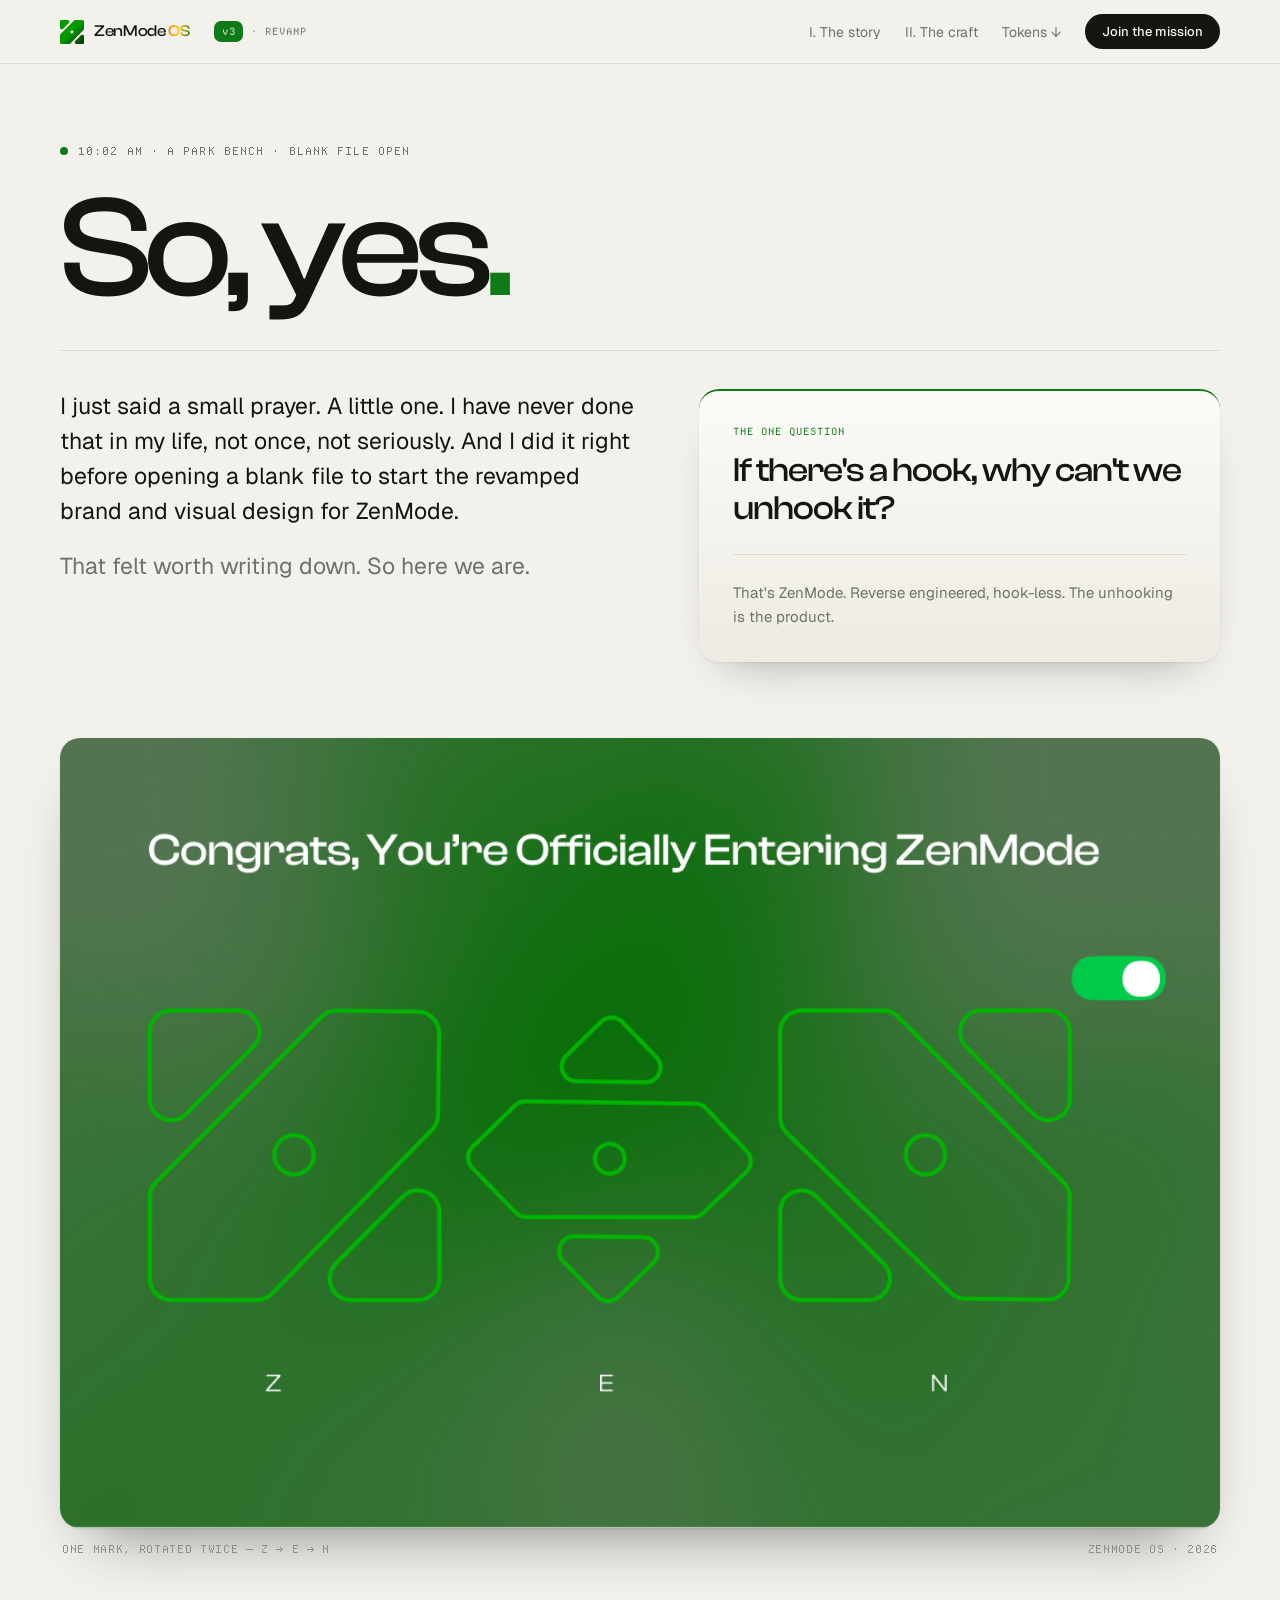
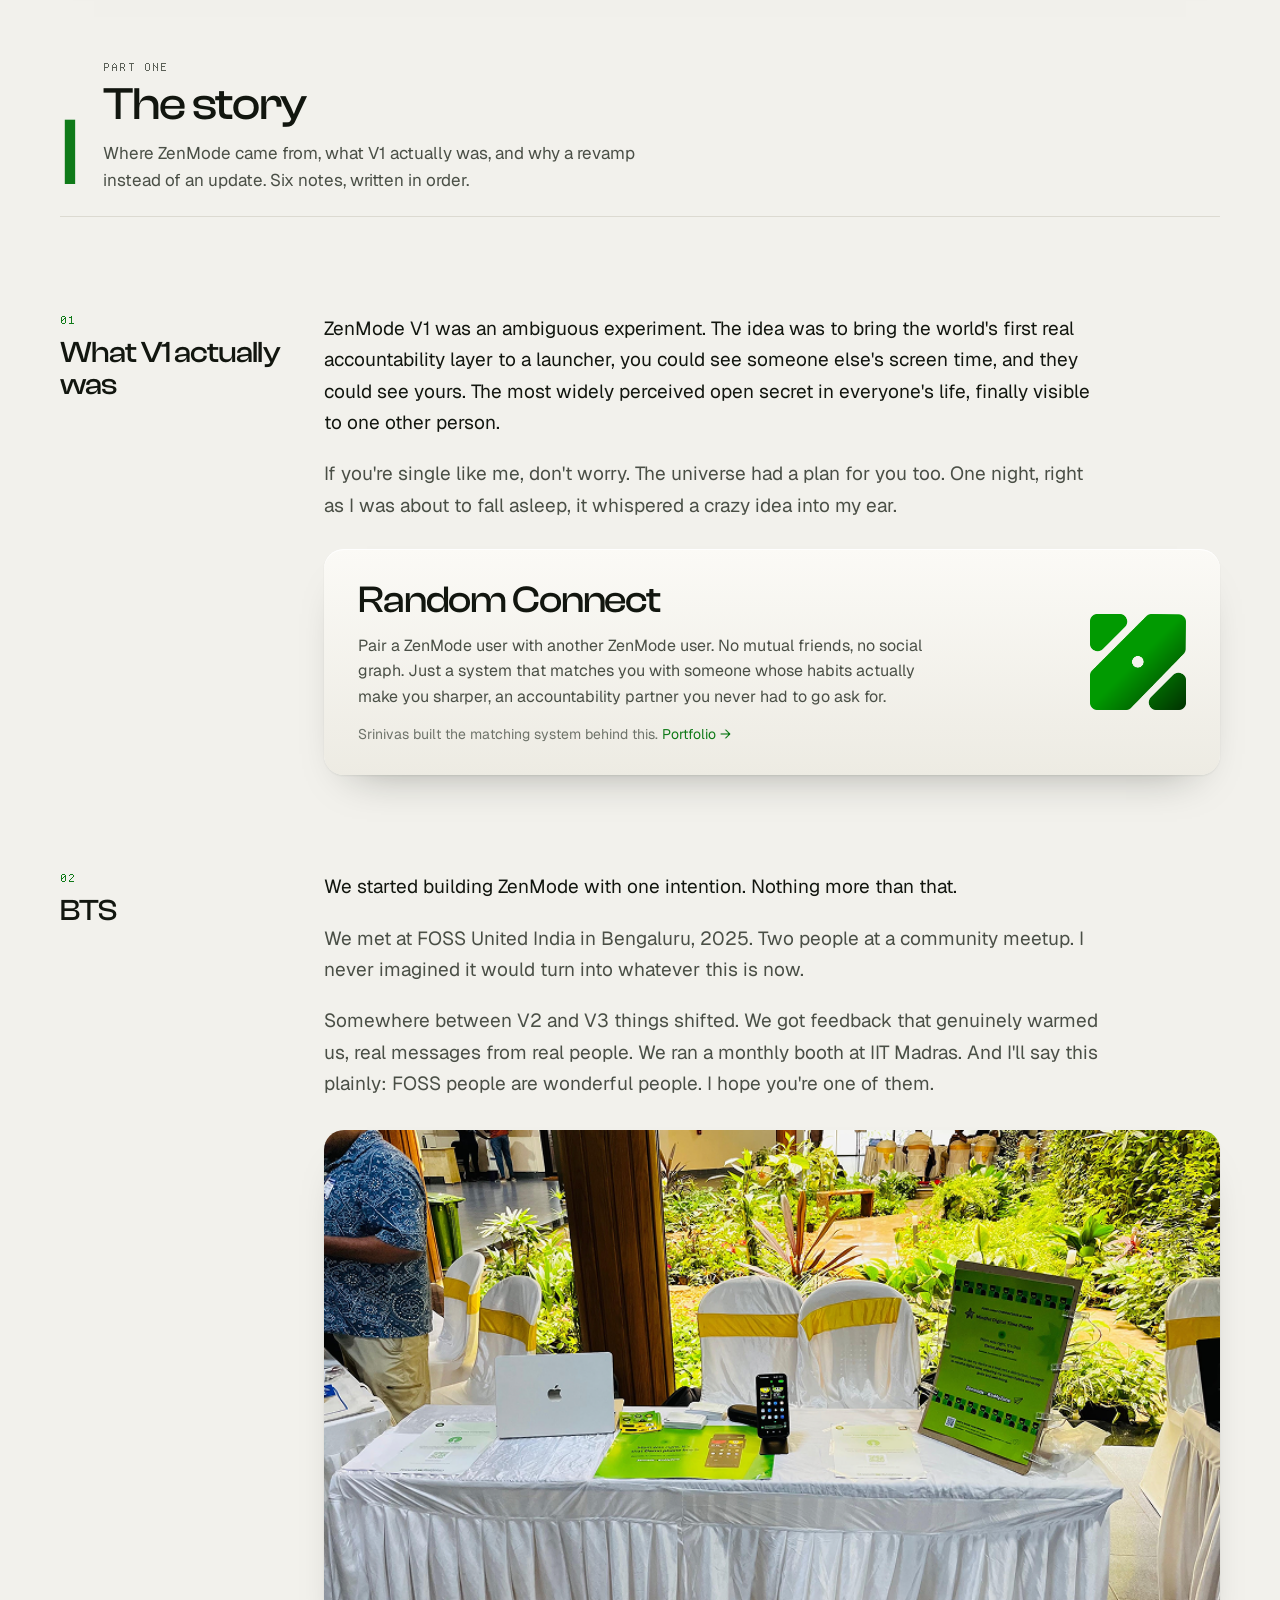
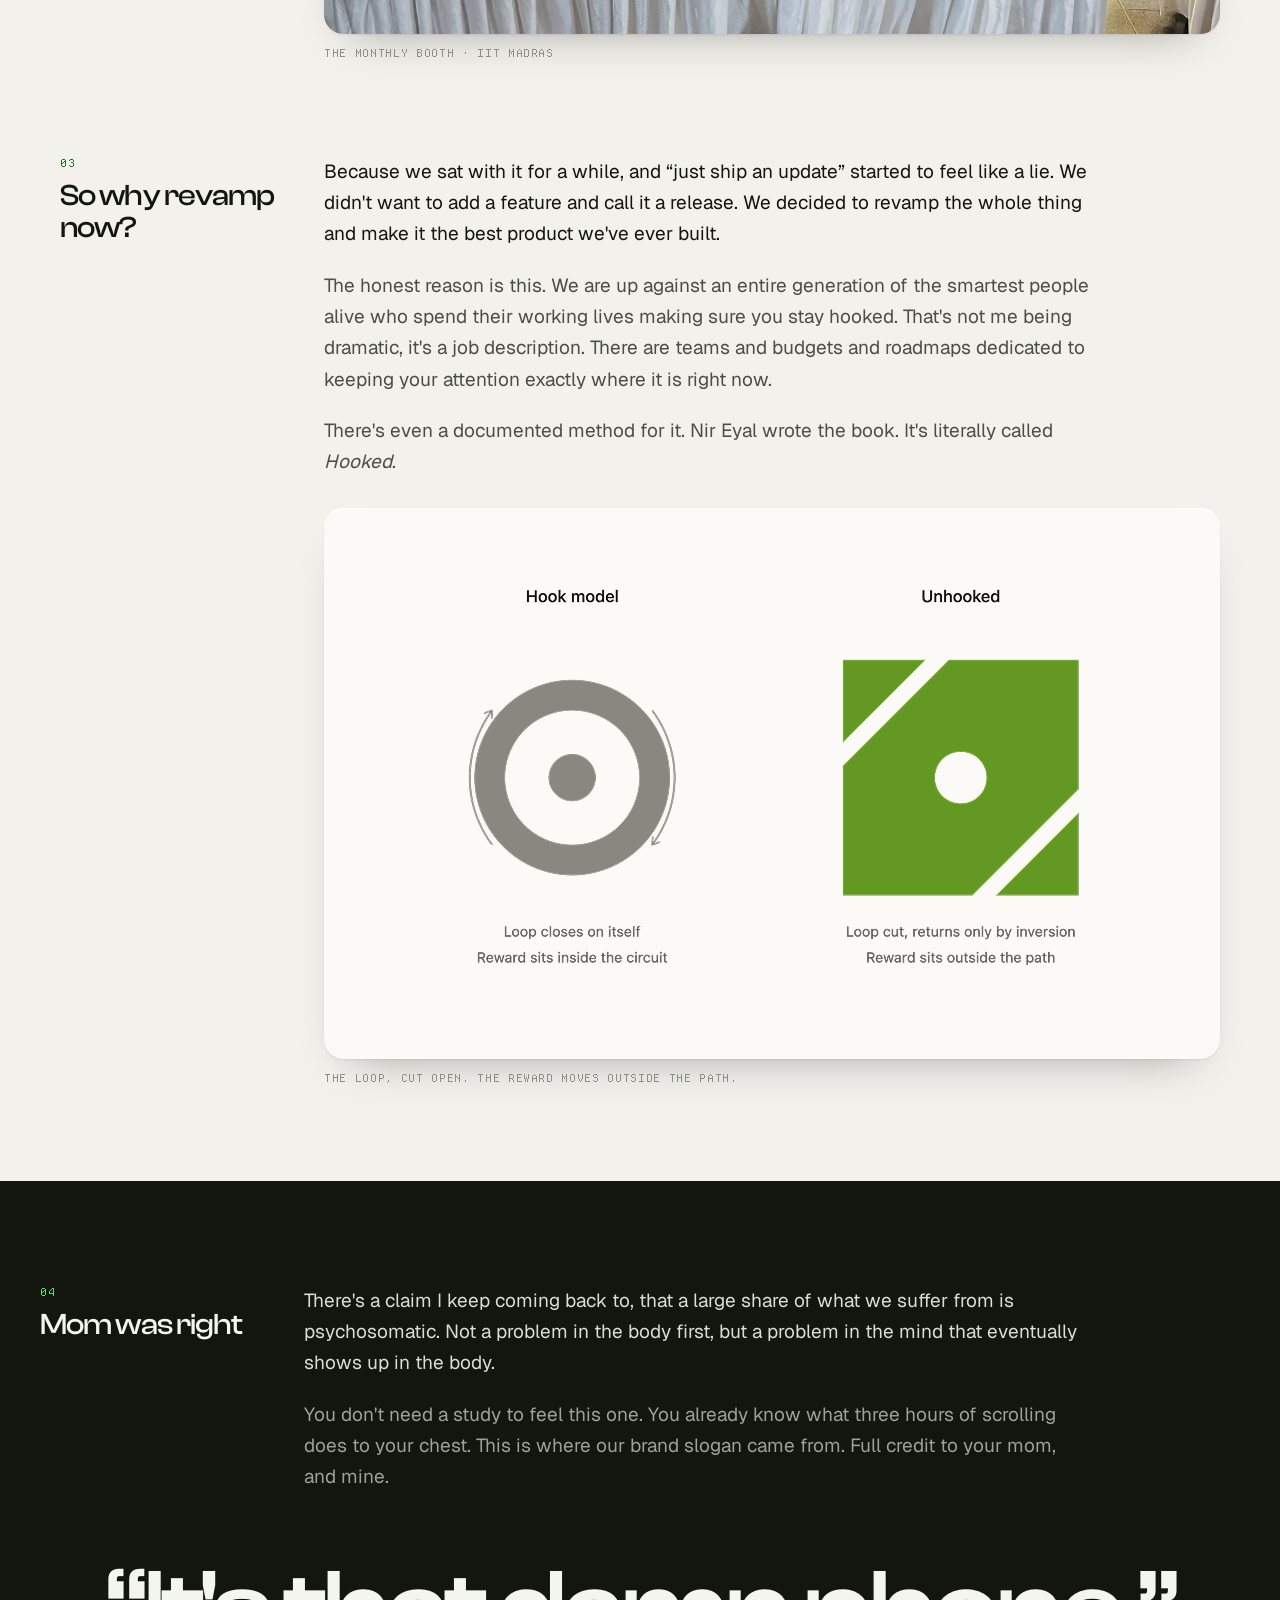
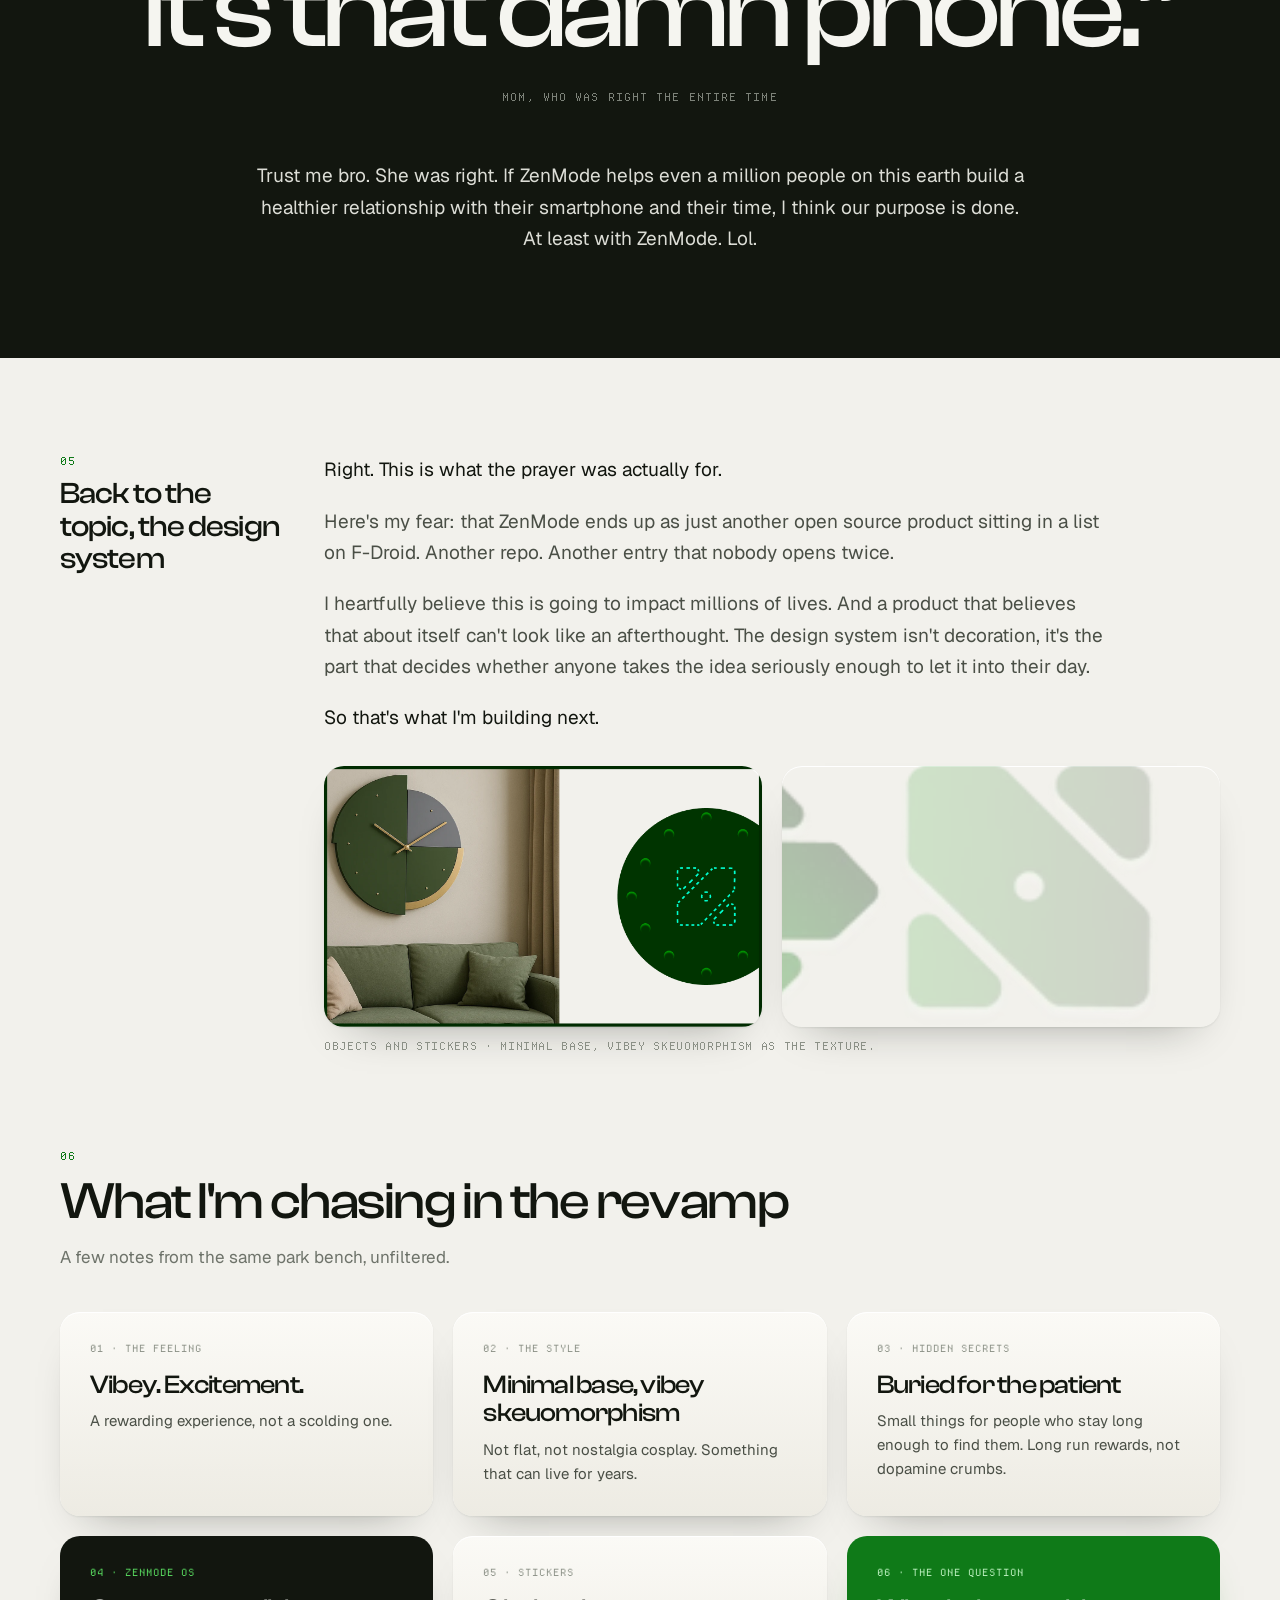
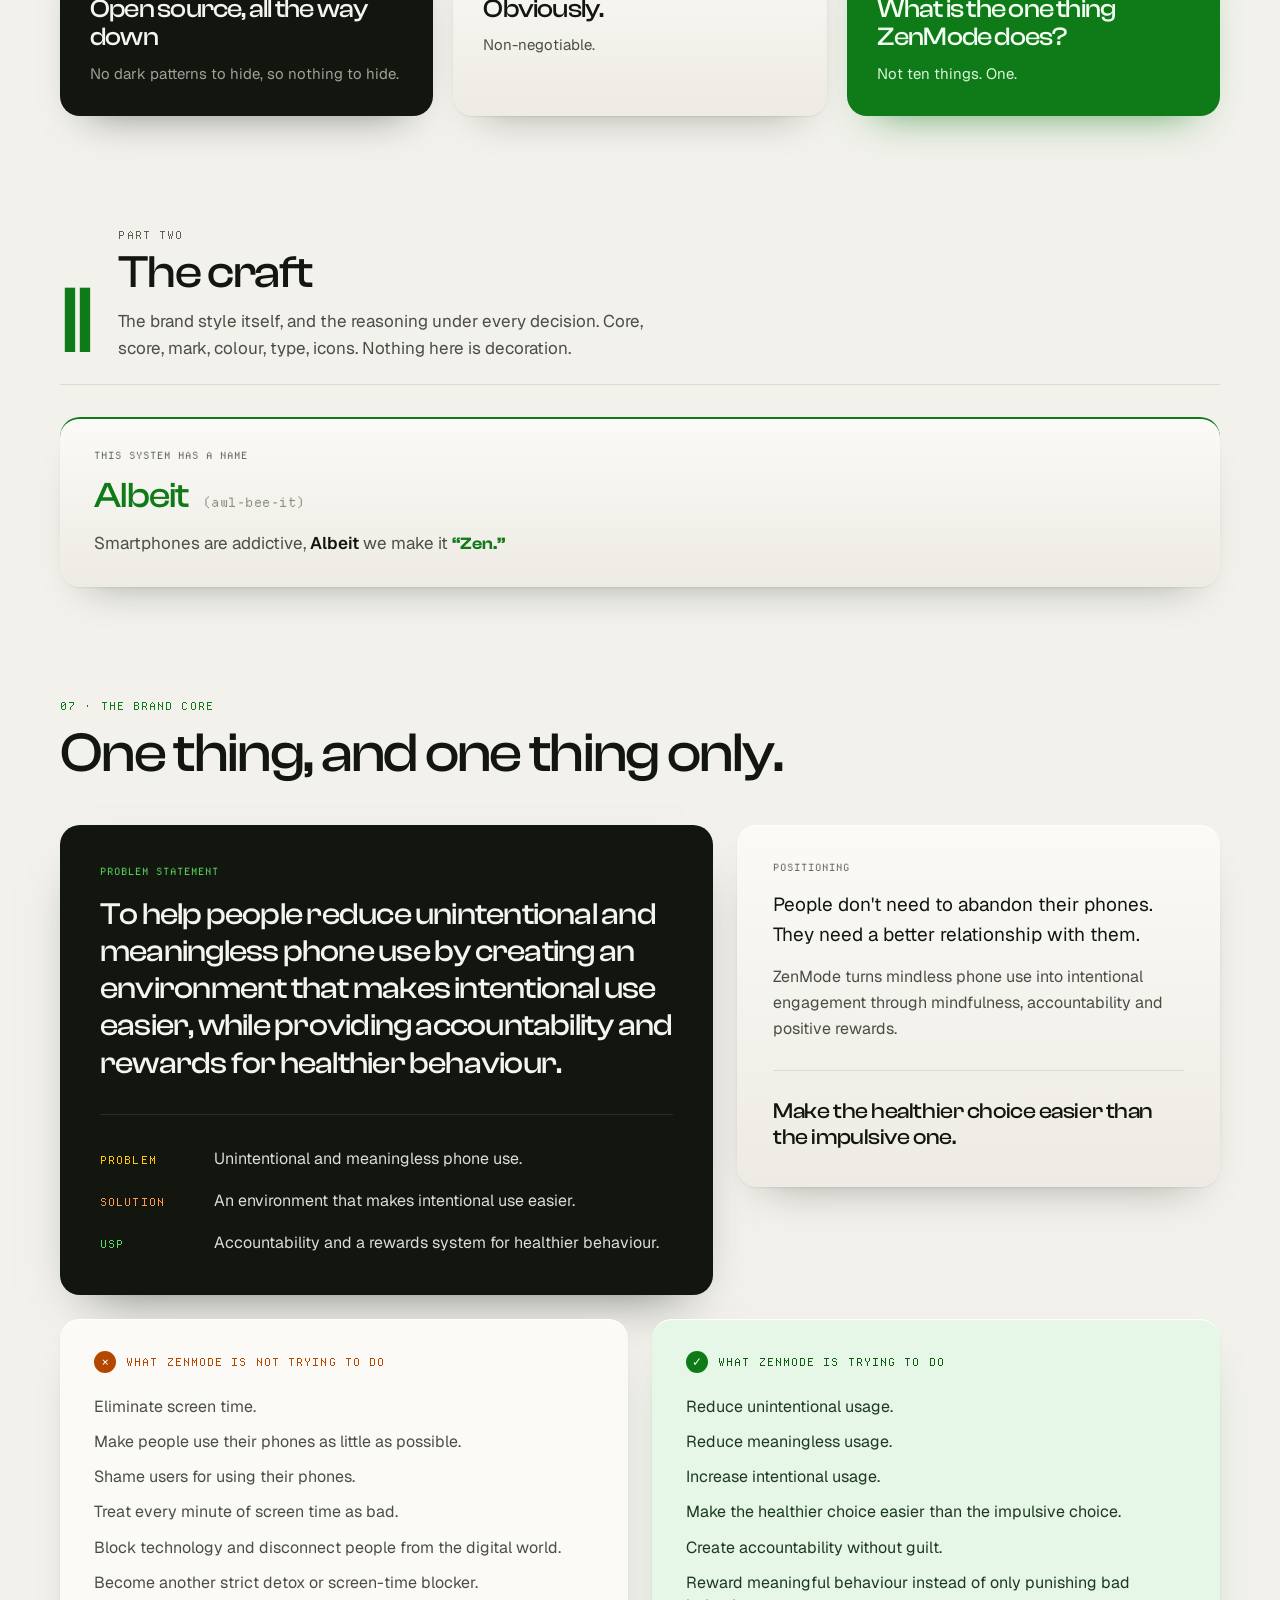
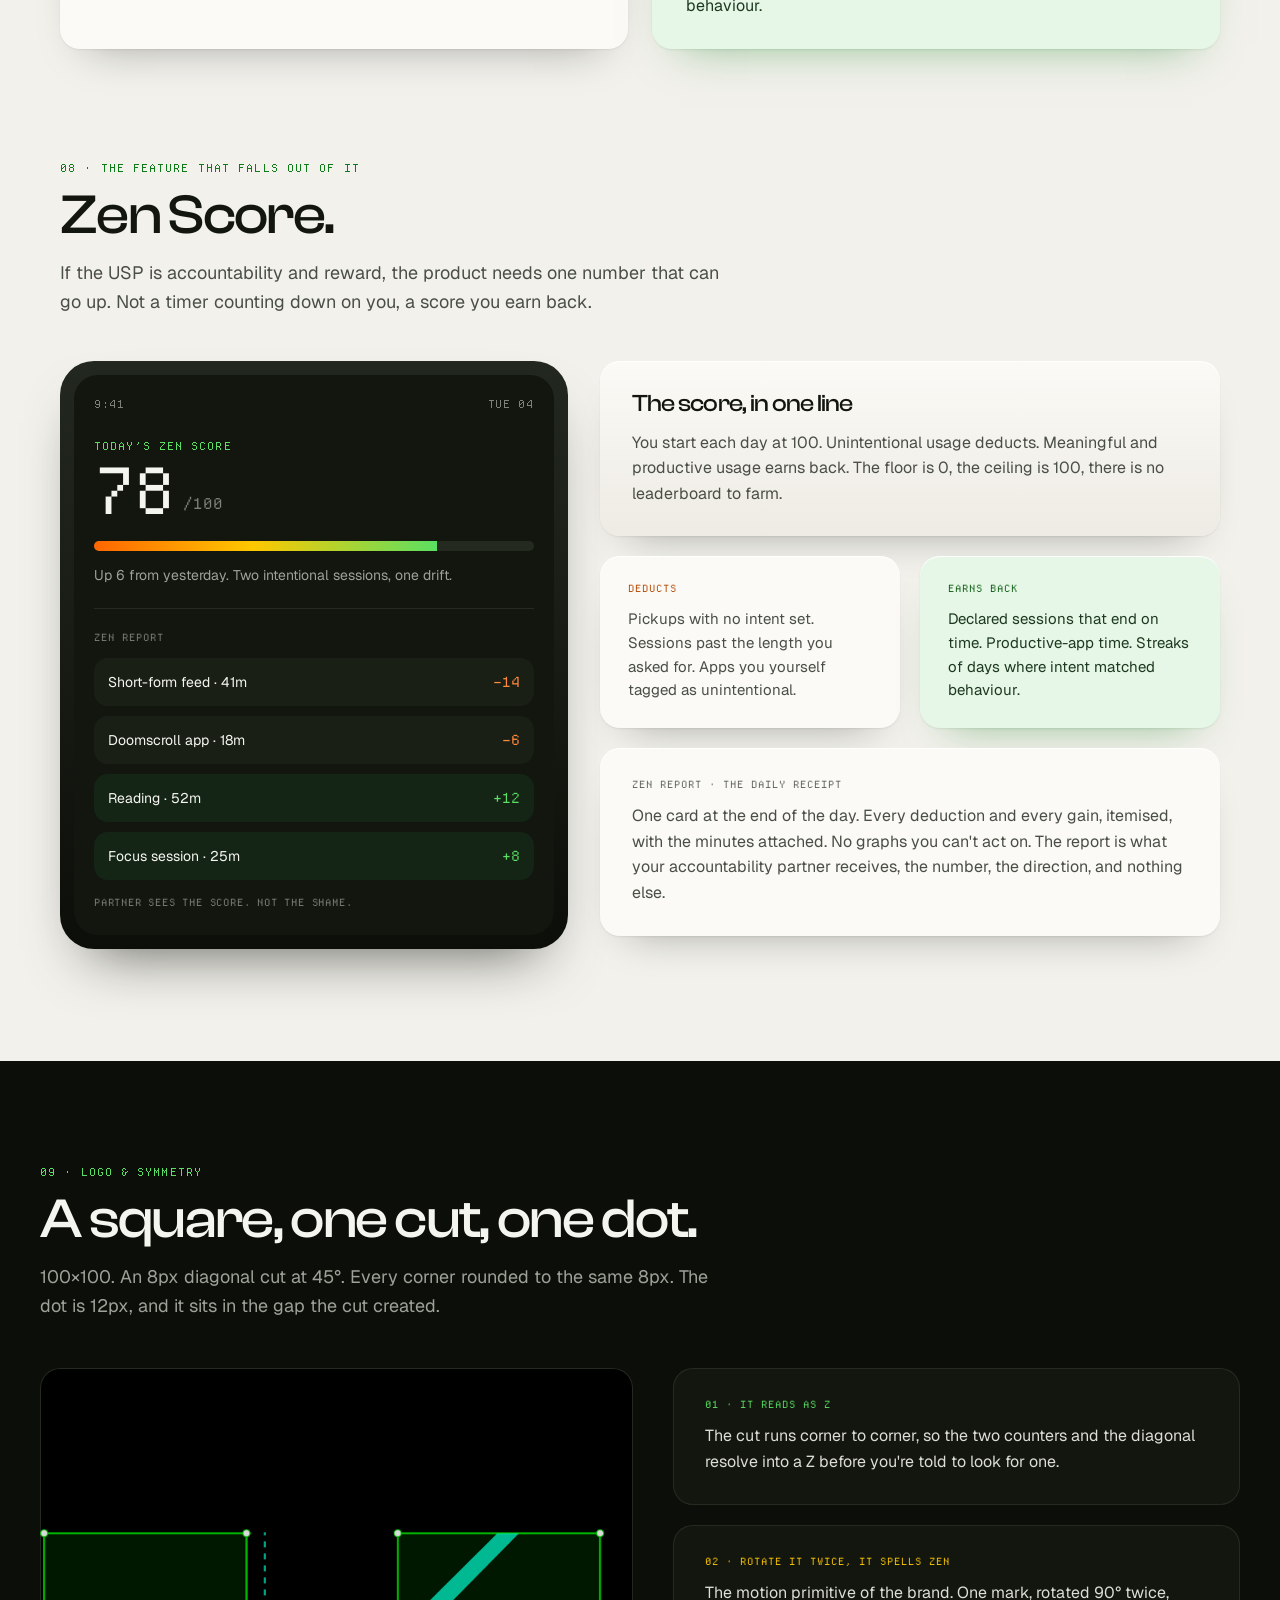
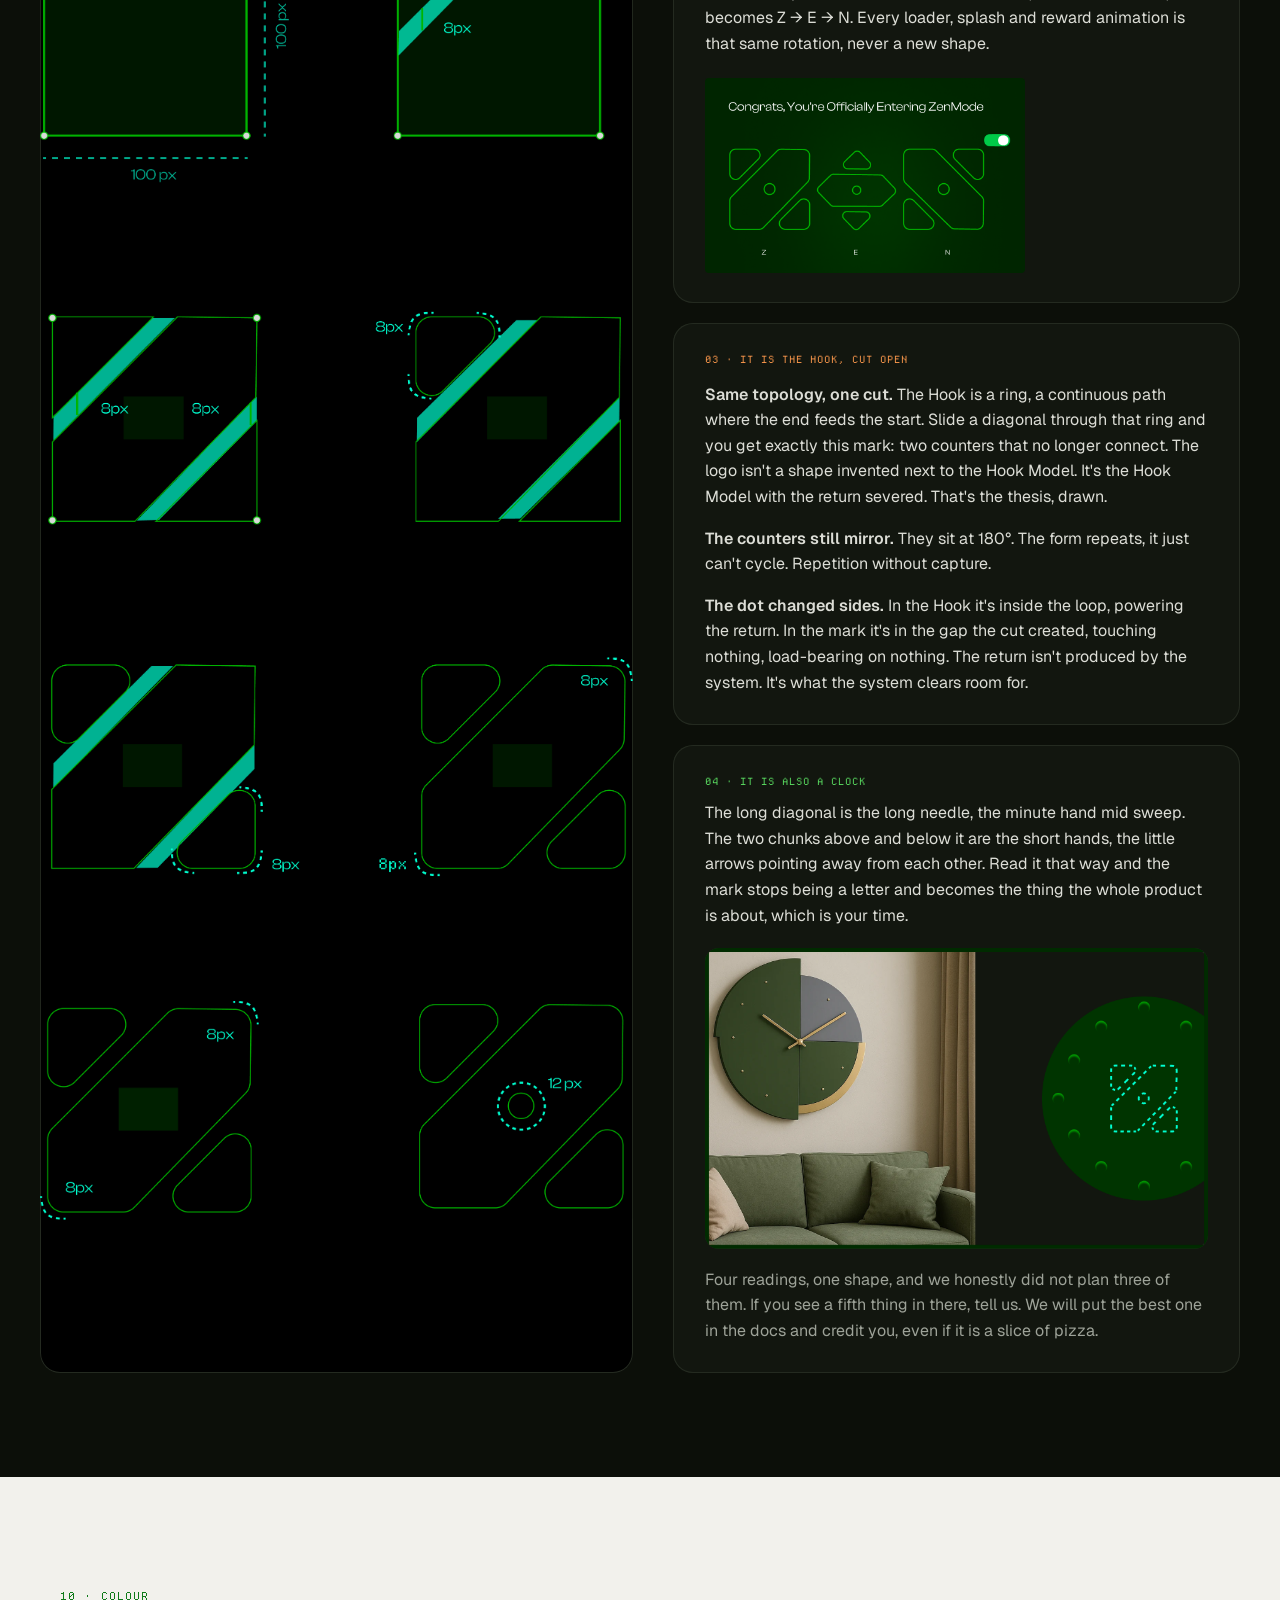
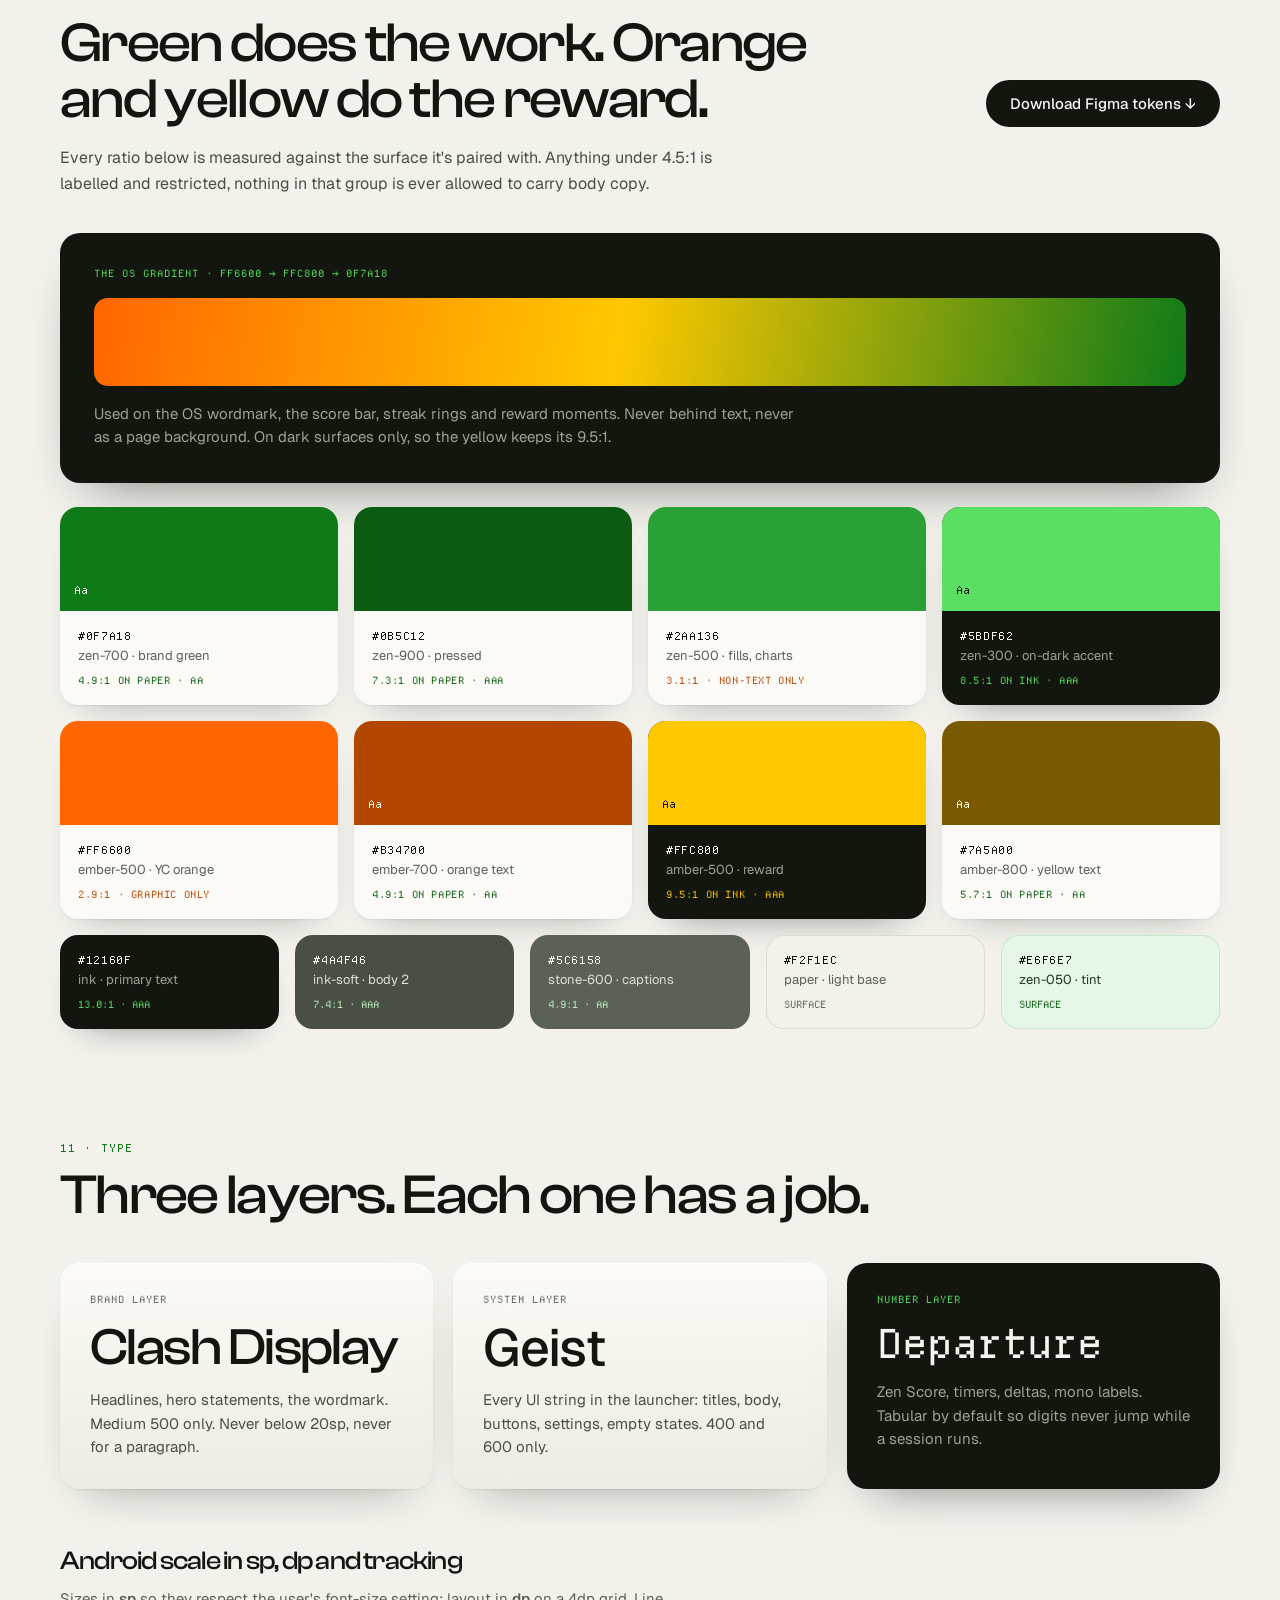
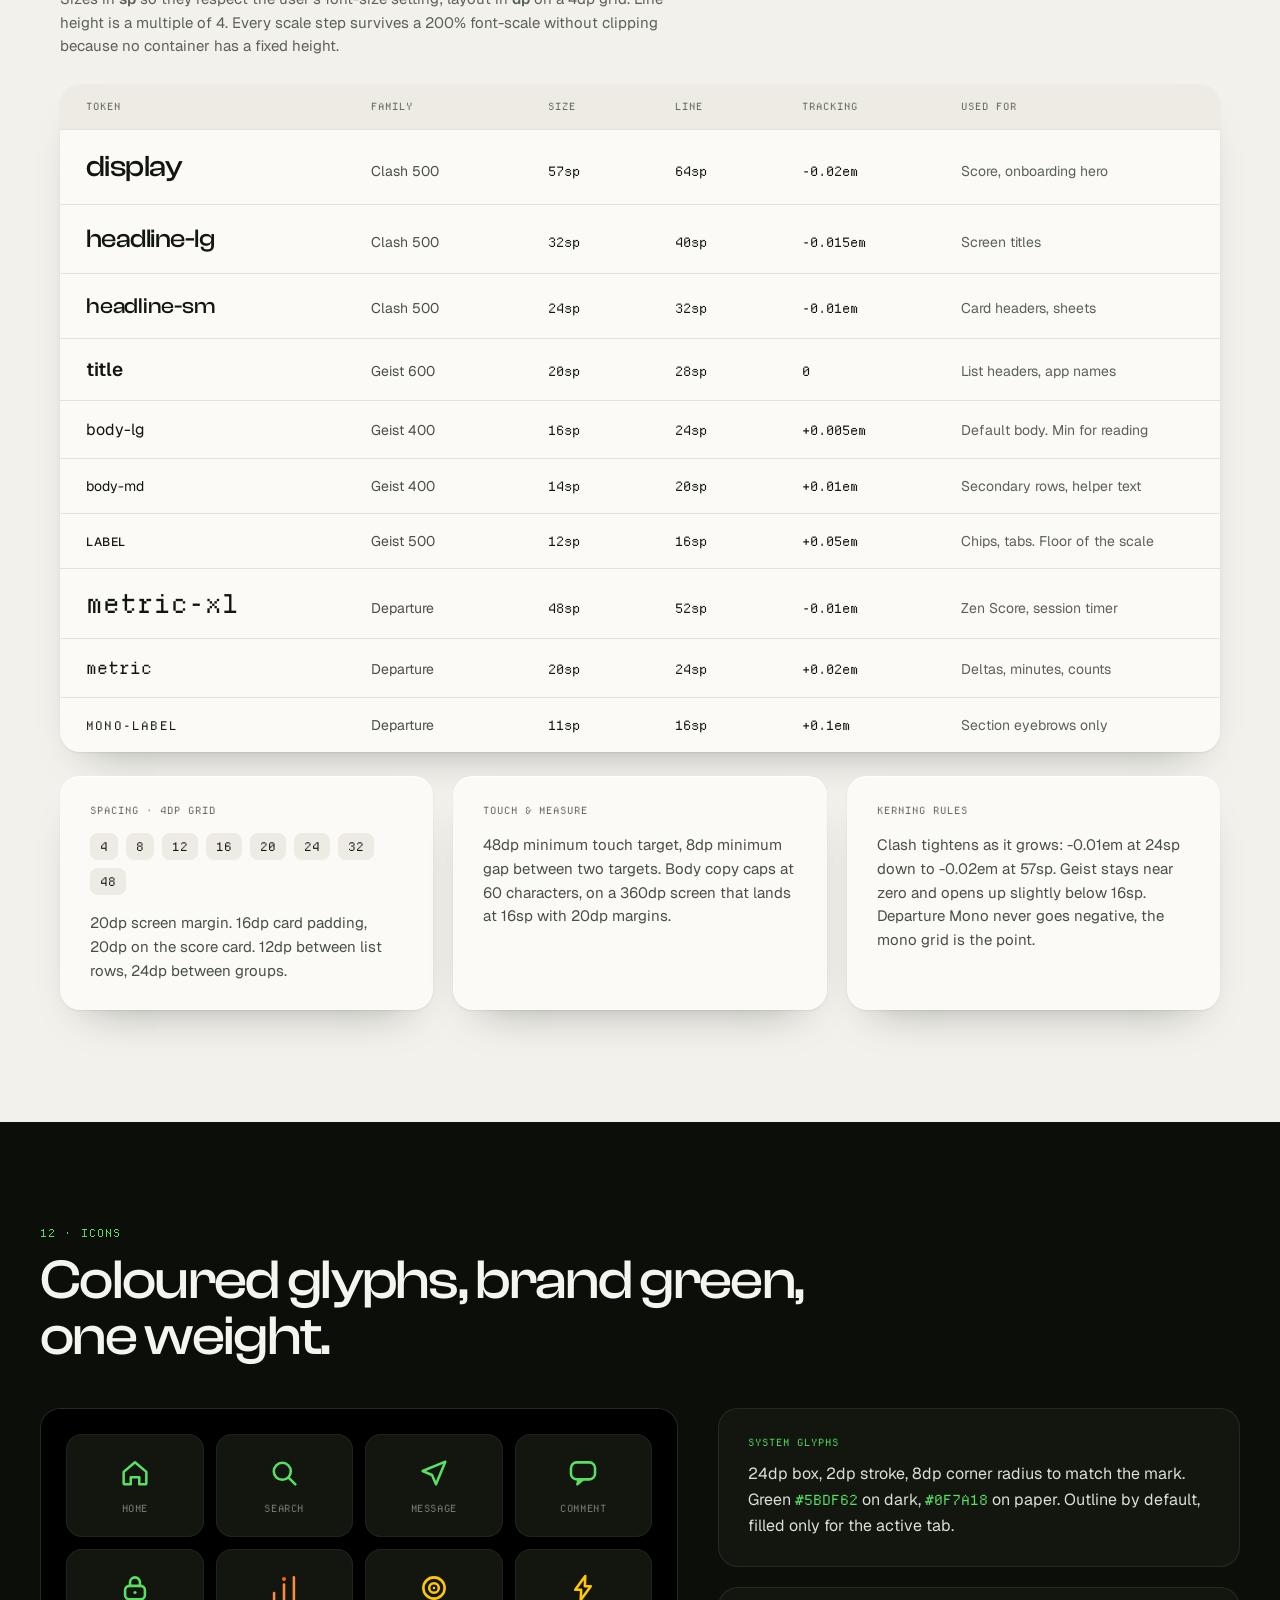
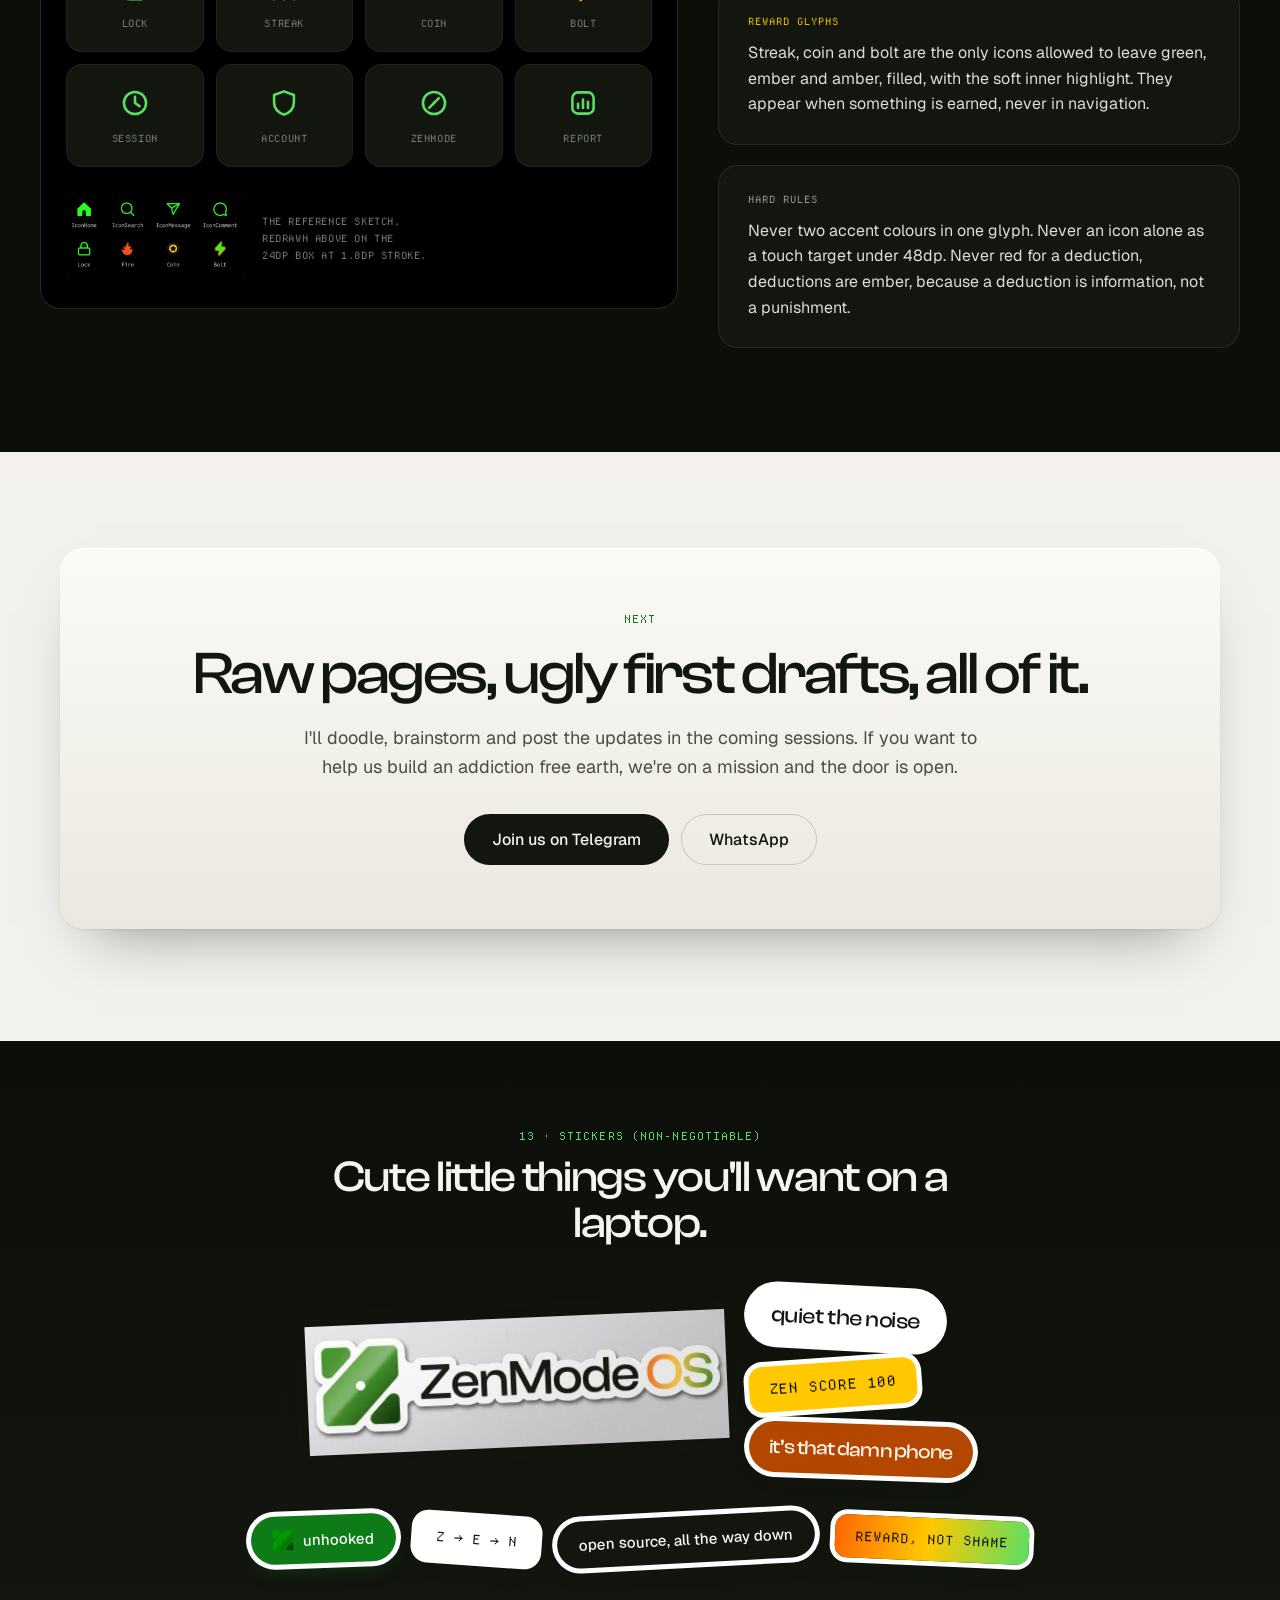
==== commit adf8f69e: "Name the design system "Albeit" Introduces Albeit (awl-bee-it) as the name of this design system, wi" ====
--- a/index.html
+++ b/index.html
@@ -3,8 +3,8 @@
 <head>
 <meta charset="utf-8" />
 <meta name="viewport" content="width=device-width, initial-scale=1" />
-<title>ZenMode OS — Brand Style</title>
-<meta name="description" content="ZenMode OS brand style guide: the story, the brand core, Zen Score, logo &amp; symmetry, colour, type, icons and stickers." />
+<title>Albeit &middot; ZenMode OS Brand Style</title>
+<meta name="description" content="Albeit, the ZenMode OS design system: the story, the brand core, Zen Score, logo &amp; symmetry, colour, type, icons and stickers." />
 <link rel="preconnect" href="https://fonts.googleapis.com" />
 <link rel="preconnect" href="https://fonts.gstatic.com" crossorigin />
 <link href="https://fonts.googleapis.com/css2?family=Geist:wght@300;400;500;600;700&display=swap" rel="stylesheet" />
@@ -25,12 +25,12 @@
         <span style="font-family:'Departure Mono',monospace;font-size:10px;letter-spacing:0.1em;color:#6E736A">&middot; REVAMP</span>
       </span>
       <div style="flex:1"></div>
-      <div style="display:flex;align-items:center;gap:6px 24px;font-size:14px;color:#6E736A">
+      <div class="nav-links-group" style="display:flex;align-items:center;gap:6px 24px;font-size:14px;color:#6E736A">
         <a href="#part-story" class="nav-link">I. The story</a>
         <a href="#part-craft" class="nav-link">II. The craft</a>
         <a href="assets/zenmode-tokens.json" download="zenmode-tokens.json" class="nav-link nav-link-accent">Tokens &darr;</a>
       </div>
-      <a href="#next" class="btn-primary" style="font-size:13px;font-weight:500;padding:9px 17px;white-space:nowrap;flex:none">Join the mission</a>
+      <a href="#next" class="btn-primary nav-cta" style="font-size:13px;font-weight:500;padding:9px 17px;white-space:nowrap;flex:none">Join the mission</a>
     </nav>
   </header>
 
@@ -62,9 +62,9 @@
       <span style="width:8px;height:8px;border-radius:999px;background:#0F7A18;animation:zm-pulse 3.4s ease-in-out infinite"></span>
       <span style="font-family:'Departure Mono',monospace;font-size:11px;letter-spacing:0.1em;color:#6E736A">10:02 AM &middot; A PARK BENCH &middot; BLANK FILE OPEN</span>
     </div>
-    <h1 style="font-size:144px;line-height:86%;letter-spacing:-0.055em;margin:30px 0 0">So, yes<span style="color:#0F7A18">.</span></h1>
+    <h1 class="hero-title" style="font-size:144px;line-height:86%;letter-spacing:-0.055em;margin:30px 0 0">So, yes<span style="color:#0F7A18">.</span></h1>
     <div style="height:1px;background:#DCDAD1;margin:38px 0 0"></div>
-    <div style="display:grid;grid-template-columns:1.05fr 0.95fr;gap:64px;margin-top:38px;align-items:start">
+    <div class="g2" style="display:grid;grid-template-columns:1.05fr 0.95fr;gap:64px;margin-top:38px;align-items:start">
       <div>
         <p style="font-size:23px;line-height:152%;color:#12160F;margin:0;text-wrap:pretty">I just said a small prayer. A little one. I have never done that in my life, not once, not seriously. And I did it right before opening a blank file to start the revamped brand and visual design for ZenMode.</p>
         <p style="font-size:23px;line-height:152%;color:#6E736A;margin:20px 0 0">That felt worth writing down. So here we are.</p>
@@ -87,17 +87,17 @@
 
   <section id="part-story" style="max-width:1240px;margin:0 auto;padding:104px 40px 0">
     <div style="display:flex;align-items:flex-end;gap:28px;flex-wrap:wrap;padding-bottom:22px;border-bottom:1px solid #DCDAD1">
-      <div style="font-family:'Clash Display',sans-serif;font-weight:500;font-size:96px;line-height:82%;letter-spacing:-0.05em;color:#0F7A18">I</div>
+      <div class="part-numeral" style="font-family:'Clash Display',sans-serif;font-weight:500;font-size:96px;line-height:82%;letter-spacing:-0.05em;color:#0F7A18">I</div>
       <div style="flex:1;min-width:280px">
         <div style="font-family:'Departure Mono',monospace;font-size:11px;letter-spacing:0.1em;color:#5C6158">PART ONE</div>
-        <h2 style="font-size:46px;line-height:100%;margin:8px 0 0">The story</h2>
+        <h2 class="section-h2" style="font-size:46px;line-height:100%;margin:8px 0 0">The story</h2>
         <p style="font-size:17px;line-height:158%;color:#4A4F46;margin:12px 0 0;max-width:52ch">Where ZenMode came from, what V1 actually was, and why a revamp instead of an update. Six notes, written in order.</p>
       </div>
     </div>
   </section>
 
   <section id="v1" style="max-width:1240px;margin:0 auto;padding:96px 40px 0">
-    <div style="display:grid;grid-template-columns:220px 1fr;gap:44px;align-items:start">
+    <div class="sidebar" style="display:grid;grid-template-columns:220px 1fr;gap:44px;align-items:start">
       <div style="position:sticky;top:96px">
         <div style="font-family:'Departure Mono',monospace;font-size:11px;letter-spacing:0.1em;color:#0F7A18">01</div>
         <h2 style="font-size:30px;line-height:108%;margin:10px 0 0">What V1 actually was</h2>
@@ -118,7 +118,7 @@
   </section>
 
   <section id="bts" style="max-width:1240px;margin:0 auto;padding:96px 40px 0">
-    <div style="display:grid;grid-template-columns:220px 1fr;gap:44px;align-items:start">
+    <div class="sidebar" style="display:grid;grid-template-columns:220px 1fr;gap:44px;align-items:start">
       <div style="position:sticky;top:96px">
         <div style="font-family:'Departure Mono',monospace;font-size:11px;letter-spacing:0.1em;color:#0F7A18">02</div>
         <h2 style="font-size:30px;line-height:108%;margin:10px 0 0">BTS</h2>
@@ -136,7 +136,7 @@
   </section>
 
   <section id="why" style="max-width:1240px;margin:0 auto;padding:96px 40px 0">
-    <div style="display:grid;grid-template-columns:220px 1fr;gap:44px;align-items:start">
+    <div class="sidebar" style="display:grid;grid-template-columns:220px 1fr;gap:44px;align-items:start">
       <div style="position:sticky;top:96px">
         <div style="font-family:'Departure Mono',monospace;font-size:11px;letter-spacing:0.1em;color:#0F7A18">03</div>
         <h2 style="font-size:30px;line-height:108%;margin:10px 0 0">So why revamp now?</h2>
@@ -155,7 +155,7 @@
 
   <section id="mom" style="margin-top:96px;background:#12160F;color:#F5F5F0;padding:104px 40px">
     <div style="max-width:1240px;margin:0 auto">
-      <div style="display:grid;grid-template-columns:220px 1fr;gap:44px;align-items:start">
+      <div class="sidebar" style="display:grid;grid-template-columns:220px 1fr;gap:44px;align-items:start">
         <div>
           <div style="font-family:'Departure Mono',monospace;font-size:11px;letter-spacing:0.1em;color:#5BDF62">04</div>
           <h2 style="font-size:30px;line-height:108%;margin:10px 0 0">Mom was right</h2>
@@ -166,7 +166,7 @@
         </div>
       </div>
       <blockquote style="margin:64px 0 0;text-align:center">
-        <p style="font-family:'Clash Display',sans-serif;font-weight:500;font-size:112px;line-height:96%;letter-spacing:-0.045em;margin:0">&ldquo;It's that damn phone.&rdquo;</p>
+        <p class="quote-title" style="font-family:'Clash Display',sans-serif;font-weight:500;font-size:112px;line-height:96%;letter-spacing:-0.045em;margin:0">&ldquo;It's that damn phone.&rdquo;</p>
         <footer style="font-family:'Departure Mono',monospace;font-size:11px;letter-spacing:0.1em;color:#7D8279;margin-top:26px">MOM, WHO WAS RIGHT THE ENTIRE TIME</footer>
       </blockquote>
       <p style="font-size:19px;line-height:165%;color:#DCDDD6;max-width:60ch;margin:56px auto 0;text-align:center">Trust me bro. She was right. If ZenMode helps even a million people on this earth build a healthier relationship with their smartphone and their time, I think our purpose is done. At least with ZenMode. Lol.</p>
@@ -174,7 +174,7 @@
   </section>
 
   <section id="system" style="max-width:1240px;margin:0 auto;padding:96px 40px 0">
-    <div style="display:grid;grid-template-columns:220px 1fr;gap:44px;align-items:start">
+    <div class="sidebar" style="display:grid;grid-template-columns:220px 1fr;gap:44px;align-items:start">
       <div style="position:sticky;top:96px">
         <div style="font-family:'Departure Mono',monospace;font-size:11px;letter-spacing:0.1em;color:#0F7A18">05</div>
         <h2 style="font-size:30px;line-height:108%;margin:10px 0 0">Back to the topic, the design system</h2>
@@ -199,9 +199,9 @@
 
   <section id="chasing" style="max-width:1240px;margin:0 auto;padding:96px 40px 0">
     <div style="font-family:'Departure Mono',monospace;font-size:11px;letter-spacing:0.1em;color:#0F7A18">06</div>
-    <h2 style="font-size:52px;line-height:102%;margin:12px 0 0;max-width:24ch">What I'm chasing in the revamp</h2>
+    <h2 class="section-h2" style="font-size:52px;line-height:102%;margin:12px 0 0;max-width:24ch">What I'm chasing in the revamp</h2>
     <p style="font-size:17px;line-height:160%;color:#6E736A;margin:16px 0 0;max-width:52ch">A few notes from the same park bench, unfiltered.</p>
-    <div style="display:grid;grid-template-columns:repeat(3,1fr);gap:20px;margin-top:40px">
+    <div class="g3" style="display:grid;grid-template-columns:repeat(3,1fr);gap:20px;margin-top:40px">
       <div style="border-radius:20px;padding:30px;background:linear-gradient(#FBFAF6,#EDEBE3);box-shadow:inset 0 1px 0 #FFFFFF, 0 1px 2px rgba(18,22,15,0.07), 0 22px 44px -28px rgba(18,22,15,0.4)">
         <div style="font-family:'Departure Mono',monospace;font-size:10px;letter-spacing:0.1em;color:#8B9086">01 &middot; THE FEELING</div>
         <h3 style="font-size:26px;line-height:110%;margin:16px 0 0">Vibey. Excitement.</h3>
@@ -237,19 +237,27 @@
 
   <section id="part-craft" style="max-width:1240px;margin:0 auto;padding:112px 40px 0">
     <div style="display:flex;align-items:flex-end;gap:28px;flex-wrap:wrap;padding-bottom:22px;border-bottom:1px solid #DCDAD1">
-      <div style="font-family:'Clash Display',sans-serif;font-weight:500;font-size:96px;line-height:82%;letter-spacing:-0.05em;color:#0F7A18">II</div>
+      <div class="part-numeral" style="font-family:'Clash Display',sans-serif;font-weight:500;font-size:96px;line-height:82%;letter-spacing:-0.05em;color:#0F7A18">II</div>
       <div style="flex:1;min-width:280px">
         <div style="font-family:'Departure Mono',monospace;font-size:11px;letter-spacing:0.1em;color:#5C6158">PART TWO</div>
-        <h2 style="font-size:46px;line-height:100%;margin:8px 0 0">The craft</h2>
+        <h2 class="section-h2" style="font-size:46px;line-height:100%;margin:8px 0 0">The craft</h2>
         <p style="font-size:17px;line-height:158%;color:#4A4F46;margin:12px 0 0;max-width:52ch">The brand style itself, and the reasoning under every decision. Core, score, mark, colour, type, icons. Nothing here is decoration.</p>
       </div>
+    </div>
+    <div style="margin-top:32px;border-radius:20px;padding:30px 34px;background:linear-gradient(#FBFAF6,#EDEBE3);box-shadow:inset 0 1px 0 #FFFFFF, 0 1px 2px rgba(18,22,15,0.07), 0 22px 44px -28px rgba(18,22,15,0.4);border-top:2px solid #0F7A18">
+      <div style="font-family:'Departure Mono',monospace;font-size:10px;letter-spacing:0.1em;color:#5C6158">THIS SYSTEM HAS A NAME</div>
+      <div style="display:flex;align-items:baseline;gap:14px;flex-wrap:wrap;margin-top:12px">
+        <span style="font-family:'Clash Display',sans-serif;font-weight:500;font-size:36px;letter-spacing:-0.02em;color:#0F7A18">Albeit</span>
+        <span style="font-family:'Departure Mono',monospace;font-size:13px;letter-spacing:0.04em;color:#8B9086">(awl-bee-it)</span>
+      </div>
+      <p style="font-size:17px;line-height:160%;color:#4A4F46;margin:12px 0 0;max-width:52ch">Smartphones are addictive, <strong style="font-weight:600;color:#12160F">Albeit</strong> we make it <span style="font-family:'Clash Display',sans-serif;font-weight:600;color:#0F7A18">&ldquo;Zen.&rdquo;</span></p>
     </div>
   </section>
 
   <section id="core" style="max-width:1240px;margin:0 auto;padding:112px 40px 0">
     <div style="font-family:'Departure Mono',monospace;font-size:11px;letter-spacing:0.1em;color:#0F7A18">07 &middot; THE BRAND CORE</div>
-    <h2 style="font-size:56px;line-height:100%;margin:12px 0 0;max-width:22ch">One thing, and one thing only.</h2>
-    <div style="display:grid;grid-template-columns:1.15fr 0.85fr;gap:24px;margin-top:44px;align-items:start">
+    <h2 class="section-h2" style="font-size:56px;line-height:100%;margin:12px 0 0;max-width:22ch">One thing, and one thing only.</h2>
+    <div class="g2b" style="display:grid;grid-template-columns:1.15fr 0.85fr;gap:24px;margin-top:44px;align-items:start">
       <div style="border-radius:20px;padding:40px;background:#12160F;color:#F5F5F0;box-shadow:0 26px 52px -30px rgba(18,22,15,0.6)">
         <div style="font-family:'Departure Mono',monospace;font-size:10px;letter-spacing:0.1em;color:#5BDF62">PROBLEM STATEMENT</div>
         <p style="font-family:'Clash Display',sans-serif;font-weight:500;font-size:31px;line-height:120%;letter-spacing:-0.025em;margin:18px 0 0;text-wrap:pretty">To help people reduce unintentional and meaningless phone use by creating an environment that makes intentional use easier, while providing accountability and rewards for healthier behaviour.</p>
@@ -277,7 +285,7 @@
         <p style="font-family:'Clash Display',sans-serif;font-weight:500;font-size:22px;line-height:118%;letter-spacing:-0.02em;margin:0">Make the healthier choice easier than the impulsive one.</p>
       </div>
     </div>
-    <div style="display:grid;grid-template-columns:1fr 1fr;gap:24px;margin-top:24px">
+    <div class="g2" style="display:grid;grid-template-columns:1fr 1fr;gap:24px;margin-top:24px">
       <div style="border-radius:20px;padding:32px 34px;background:#FBFAF6;box-shadow:inset 0 1px 0 #FFFFFF, 0 1px 2px rgba(18,22,15,0.07), 0 22px 44px -28px rgba(18,22,15,0.4)">
         <div style="display:flex;align-items:center;gap:10px">
           <span style="width:22px;height:22px;border-radius:999px;background:#B34700;color:#FFF3EA;font-size:13px;line-height:22px;text-align:center;flex:none">&times;</span>
@@ -311,9 +319,9 @@
 
   <section id="score" style="max-width:1240px;margin:0 auto;padding:112px 40px 0">
     <div style="font-family:'Departure Mono',monospace;font-size:11px;letter-spacing:0.1em;color:#0F7A18">08 &middot; THE FEATURE THAT FALLS OUT OF IT</div>
-    <h2 style="font-size:56px;line-height:100%;margin:12px 0 0;max-width:20ch">Zen Score.</h2>
+    <h2 class="section-h2" style="font-size:56px;line-height:100%;margin:12px 0 0;max-width:20ch">Zen Score.</h2>
     <p style="font-size:18px;line-height:160%;color:#4A4F46;margin:16px 0 0;max-width:56ch">If the USP is accountability and reward, the product needs one number that can go up. Not a timer counting down on you, a score you earn back.</p>
-    <div style="display:grid;grid-template-columns:0.9fr 1.1fr;gap:32px;margin-top:44px;align-items:start">
+    <div class="g2c" style="display:grid;grid-template-columns:0.9fr 1.1fr;gap:32px;margin-top:44px;align-items:start">
       <div style="border-radius:34px;padding:14px;background:linear-gradient(#22271F,#0C0F09);box-shadow:0 30px 60px -30px rgba(18,22,15,0.7)">
         <div style="border-radius:24px;background:#12160F;padding:22px 20px 26px;color:#F5F5F0">
           <div style="display:flex;justify-content:space-between;font-family:'Departure Mono',monospace;font-size:11px;letter-spacing:0.06em;color:#7D8279">
@@ -356,7 +364,7 @@
           <h3 style="font-size:24px;line-height:112%;margin:0">The score, in one line</h3>
           <p style="font-size:16px;line-height:160%;color:#4A4F46;margin:12px 0 0">You start each day at 100. Unintentional usage deducts. Meaningful and productive usage earns back. The floor is 0, the ceiling is 100, there is no leaderboard to farm.</p>
         </div>
-        <div style="display:grid;grid-template-columns:1fr 1fr;gap:20px">
+        <div class="g2" style="display:grid;grid-template-columns:1fr 1fr;gap:20px">
           <div style="border-radius:20px;padding:26px 28px;background:#FBFAF6;box-shadow:inset 0 1px 0 #FFFFFF, 0 1px 2px rgba(18,22,15,0.07), 0 22px 44px -28px rgba(18,22,15,0.4)">
             <div style="font-family:'Departure Mono',monospace;font-size:10px;letter-spacing:0.1em;color:#B34700">DEDUCTS</div>
             <p style="font-size:15px;line-height:158%;color:#4A4F46;margin:12px 0 0">Pickups with no intent set. Sessions past the length you asked for. Apps you yourself tagged as unintentional.</p>
@@ -377,10 +385,10 @@
   <section id="logo" style="margin-top:112px;background:#0C0F09;color:#F5F5F0;padding:104px 40px">
     <div style="max-width:1240px;margin:0 auto">
       <div style="font-family:'Departure Mono',monospace;font-size:11px;letter-spacing:0.1em;color:#5BDF62">09 &middot; LOGO &amp; SYMMETRY</div>
-      <h2 style="font-size:56px;line-height:100%;margin:12px 0 0;max-width:22ch">A square, one cut, one dot.</h2>
+      <h2 class="section-h2" style="font-size:56px;line-height:100%;margin:12px 0 0;max-width:22ch">A square, one cut, one dot.</h2>
       <p style="font-size:18px;line-height:160%;color:#9DA298;margin:16px 0 0;max-width:56ch">100&times;100. An 8px diagonal cut at 45&deg;. Every corner rounded to the same 8px. The dot is 12px, and it sits in the gap the cut created.</p>
-      <div style="display:grid;grid-template-columns:1.15fr 1.1fr;gap:40px;margin-top:48px;align-items:stretch">
-        <div style="border-radius:20px;overflow:hidden;background:#000;box-shadow:inset 0 0 0 1px #242A20;min-height:100%">
+      <div class="g2d" style="display:grid;grid-template-columns:1.15fr 1.1fr;gap:40px;margin-top:48px;align-items:stretch">
+        <div class="logo-panel" style="border-radius:20px;overflow:hidden;background:#000;box-shadow:inset 0 0 0 1px #242A20;min-height:100%">
           <img src="assets/img/logo-geometry.png" alt="Construction of the ZenMode mark: a 100px square, an 8px diagonal cut, 8px corner radii and a 12px dot" style="width:100%;height:100%;min-height:100%;object-fit:contain;object-position:center;display:block" />
         </div>
         <div style="display:grid;gap:20px">
@@ -418,7 +426,7 @@
     <div style="display:flex;align-items:flex-end;justify-content:space-between;gap:32px;flex-wrap:wrap">
       <div>
         <div style="font-family:'Departure Mono',monospace;font-size:11px;letter-spacing:0.1em;color:#0F7A18">10 &middot; COLOUR</div>
-        <h2 style="font-size:56px;line-height:100%;margin:12px 0 0;max-width:20ch">Green does the work. Orange and yellow do the reward.</h2>
+        <h2 class="section-h2" style="font-size:56px;line-height:100%;margin:12px 0 0;max-width:20ch">Green does the work. Orange and yellow do the reward.</h2>
       </div>
       <a href="assets/zenmode-tokens.json" download="zenmode-tokens.json" class="btn-primary" style="font-size:15px;font-weight:500;padding:14px 24px;white-space:nowrap">Download Figma tokens &darr;</a>
     </div>
@@ -430,7 +438,7 @@
       <p style="font-size:15px;line-height:158%;color:#9DA298;margin:16px 0 0;max-width:70ch">Used on the OS wordmark, the score bar, streak rings and reward moments. Never behind text, never as a page background. On dark surfaces only, so the yellow keeps its 9.5:1.</p>
     </div>
 
-    <div style="display:grid;grid-template-columns:repeat(4,1fr);gap:16px;margin-top:24px">
+    <div class="g4" style="display:grid;grid-template-columns:repeat(4,1fr);gap:16px;margin-top:24px">
       <div style="border-radius:18px;overflow:hidden;background:#FBFAF6;box-shadow:inset 0 1px 0 #FFFFFF, 0 1px 2px rgba(18,22,15,0.07), 0 18px 36px -26px rgba(18,22,15,0.4)">
         <div style="height:104px;background:#0F7A18;display:flex;align-items:flex-end;padding:14px"><span style="font-family:'Departure Mono',monospace;font-size:11px;color:#F2FFF2">Aa</span></div>
         <div style="padding:18px">
@@ -497,7 +505,7 @@
       </div>
     </div>
 
-    <div style="display:grid;grid-template-columns:repeat(5,1fr);gap:16px;margin-top:16px">
+    <div class="g5" style="display:grid;grid-template-columns:repeat(5,1fr);gap:16px;margin-top:16px">
       <div style="border-radius:18px;padding:18px;background:#12160F;color:#F5F5F0;box-shadow:0 18px 36px -26px rgba(18,22,15,0.6)">
         <div style="font-family:'Departure Mono',monospace;font-size:11px;letter-spacing:0.06em">#12160F</div>
         <div style="font-size:13px;color:#9DA298;margin-top:4px">ink &middot; primary text</div>
@@ -528,8 +536,8 @@
 
   <section id="type" style="max-width:1240px;margin:0 auto;padding:112px 40px 0">
     <div style="font-family:'Departure Mono',monospace;font-size:11px;letter-spacing:0.1em;color:#0F7A18">11 &middot; TYPE</div>
-    <h2 style="font-size:56px;line-height:100%;margin:12px 0 0;max-width:22ch">Three layers. Each one has a job.</h2>
-    <div style="display:grid;grid-template-columns:repeat(3,1fr);gap:20px;margin-top:40px">
+    <h2 class="section-h2" style="font-size:56px;line-height:100%;margin:12px 0 0;max-width:22ch">Three layers. Each one has a job.</h2>
+    <div class="g3" style="display:grid;grid-template-columns:repeat(3,1fr);gap:20px;margin-top:40px">
       <div style="border-radius:20px;padding:30px;background:linear-gradient(#FBFAF6,#EDEBE3);box-shadow:inset 0 1px 0 #FFFFFF, 0 1px 2px rgba(18,22,15,0.07), 0 22px 44px -28px rgba(18,22,15,0.4)">
         <div style="font-family:'Departure Mono',monospace;font-size:10px;letter-spacing:0.1em;color:#5C6158">BRAND LAYER</div>
         <div style="font-family:'Clash Display',sans-serif;font-weight:500;font-size:52px;line-height:100%;letter-spacing:-0.03em;margin-top:16px">Clash Display</div>
@@ -549,7 +557,7 @@
 
     <h3 style="font-size:26px;margin:56px 0 0">Android scale in sp, dp and tracking</h3>
     <p style="font-size:15px;line-height:158%;color:#5C6158;margin:10px 0 0;max-width:62ch">Sizes in <strong style="font-weight:600">sp</strong> so they respect the user's font-size setting; layout in <strong style="font-weight:600">dp</strong> on a 4dp grid. Line height is a multiple of 4. Every scale step survives a 200% font-scale without clipping because no container has a fixed height.</p>
-    <div style="border-radius:20px;overflow:hidden;margin-top:26px;background:#FBFAF6;box-shadow:inset 0 1px 0 #FFFFFF, 0 1px 2px rgba(18,22,15,0.07), 0 22px 44px -28px rgba(18,22,15,0.4)">
+    <div class="scale-table" style="border-radius:20px;overflow-x:auto;overflow-y:hidden;margin-top:26px;background:#FBFAF6;box-shadow:inset 0 1px 0 #FFFFFF, 0 1px 2px rgba(18,22,15,0.07), 0 22px 44px -28px rgba(18,22,15,0.4)">
       <div style="display:grid;grid-template-columns:1.5fr 0.9fr 0.62fr 0.62fr 0.8fr 1.3fr;gap:16px;padding:16px 26px;background:#EDEBE3;font-family:'Departure Mono',monospace;font-size:10px;letter-spacing:0.1em;color:#5C6158">
         <span>TOKEN</span><span>FAMILY</span><span>SIZE</span><span>LINE</span><span>TRACKING</span><span>USED FOR</span>
       </div>
@@ -635,7 +643,7 @@
       </div>
     </div>
 
-    <div style="display:grid;grid-template-columns:repeat(3,1fr);gap:20px;margin-top:24px">
+    <div class="g3" style="display:grid;grid-template-columns:repeat(3,1fr);gap:20px;margin-top:24px">
       <div style="border-radius:20px;padding:28px 30px;background:#FBFAF6;box-shadow:inset 0 1px 0 #FFFFFF, 0 1px 2px rgba(18,22,15,0.07), 0 22px 44px -28px rgba(18,22,15,0.4)">
         <div style="font-family:'Departure Mono',monospace;font-size:10px;letter-spacing:0.1em;color:#5C6158">SPACING &middot; 4DP GRID</div>
         <div style="display:flex;flex-wrap:wrap;gap:8px;margin-top:16px">
@@ -664,10 +672,10 @@
   <section id="icons" style="margin-top:112px;background:#0C0F09;color:#F5F5F0;padding:104px 40px">
     <div style="max-width:1240px;margin:0 auto">
       <div style="font-family:'Departure Mono',monospace;font-size:11px;letter-spacing:0.1em;color:#5BDF62">12 &middot; ICONS</div>
-      <h2 style="font-size:56px;line-height:100%;margin:12px 0 0;max-width:22ch">Coloured glyphs, brand green, one weight.</h2>
-      <div style="display:grid;grid-template-columns:1.1fr 0.9fr;gap:40px;margin-top:44px;align-items:start">
+      <h2 class="section-h2" style="font-size:56px;line-height:100%;margin:12px 0 0;max-width:22ch">Coloured glyphs, brand green, one weight.</h2>
+      <div class="g2e" style="display:grid;grid-template-columns:1.1fr 0.9fr;gap:40px;margin-top:44px;align-items:start">
         <div style="border-radius:20px;overflow:hidden;background:#000;box-shadow:inset 0 0 0 1px #242A20">
-          <div style="display:grid;grid-template-columns:repeat(4,1fr);gap:12px;padding:26px">
+          <div class="icon-grid" style="display:grid;grid-template-columns:repeat(4,1fr);gap:12px;padding:26px">
         <div style="display:flex;flex-direction:column;align-items:center;gap:12px;padding:22px 8px;border-radius:16px;background:#12160F;box-shadow:inset 0 0 0 1px #1E241B">
           <svg width="34" height="34" viewBox="0 0 24 24" fill="none" stroke="#5BDF62" stroke-width="1.8" stroke-linecap="round" stroke-linejoin="round" aria-hidden="true"><path d="M4 11.2 12 4.4l8 6.8V19a1 1 0 0 1-1 1h-4v-5h-6v5H5a1 1 0 0 1-1-1Z" /></svg>
           <span style="font-family:'Departure Mono',monospace;font-size:10px;letter-spacing:0.06em;color:#7D8279">HOME</span>
@@ -743,7 +751,7 @@
   <section id="next" style="max-width:1240px;margin:0 auto;padding:96px 40px 0">
     <div style="border-radius:24px;padding:64px;background:linear-gradient(#FBFAF6,#EAE8DF);box-shadow:inset 0 1px 0 #FFFFFF, 0 1px 2px rgba(18,22,15,0.07), 0 30px 60px -34px rgba(18,22,15,0.5);text-align:center">
       <div style="font-family:'Departure Mono',monospace;font-size:11px;letter-spacing:0.1em;color:#0F7A18">NEXT</div>
-      <h2 style="font-size:60px;line-height:100%;margin:18px 0 0;letter-spacing:-0.04em">Raw pages, ugly first drafts, all of it.</h2>
+      <h2 class="section-h2" style="font-size:60px;line-height:100%;margin:18px 0 0;letter-spacing:-0.04em">Raw pages, ugly first drafts, all of it.</h2>
       <p style="font-size:18px;line-height:160%;color:#4A4F46;max-width:58ch;margin:20px auto 0">I'll doodle, brainstorm and post the updates in the coming sessions. If you want to help us build an addiction free earth, we're on a mission and the door is open.</p>
       <div style="display:flex;justify-content:center;gap:12px;margin-top:32px;flex-wrap:wrap">
         <a href="#" class="btn-primary" style="font-size:16px;font-weight:500;padding:15px 28px">Join us on Telegram</a>
@@ -755,7 +763,7 @@
   <section id="stickers" style="margin-top:112px;background:linear-gradient(#0C0F09,#12160F);color:#F5F5F0;padding:88px 40px 0">
     <div style="max-width:1240px;margin:0 auto;text-align:center">
       <div style="font-family:'Departure Mono',monospace;font-size:11px;letter-spacing:0.1em;color:#5BDF62">13 &middot; STICKERS (NON-NEGOTIABLE)</div>
-      <h2 style="font-size:44px;line-height:104%;margin:12px auto 0;max-width:20ch">Cute little things you'll want on a laptop.</h2>
+      <h2 class="section-h2" style="font-size:44px;line-height:104%;margin:12px auto 0;max-width:20ch">Cute little things you'll want on a laptop.</h2>
       <div style="display:flex;flex-wrap:wrap;justify-content:center;align-items:center;gap:22px;margin-top:44px">
         <img src="assets/img/sticker-wordmark.png" alt="ZenMode OS die-cut wordmark sticker" style="width:100%;max-width:420px;display:block;transform:rotate(-2.5deg);filter:drop-shadow(0 12px 22px rgba(18,22,15,0.22))" />
         <div style="display:flex;flex-direction:column;gap:16px;align-items:flex-start">
@@ -781,6 +789,7 @@
       <div>
         <div style="font-family:'Clash Display',sans-serif;font-weight:500;font-size:34px;letter-spacing:-0.03em">quiet the noise</div>
         <p style="font-family:'Departure Mono',monospace;font-size:11px;letter-spacing:0.08em;color:#7D8279;margin:10px 0 0">ZENMODE OS V3 &middot; REVAMP &middot; WRITTEN ON A PARK BENCH &middot; OPEN SOURCE</p>
+        <p style="font-family:'Departure Mono',monospace;font-size:11px;letter-spacing:0.08em;color:#5BDF62;margin:6px 0 0">DESIGN SYSTEM NAME: ALBEIT (AWL-BEE-IT)</p>
       </div>
       <img src="assets/img/zm-logo.png" alt="" style="width:42px;height:42px;object-fit:contain" />
     </div>
--- a/css/style.css
+++ b/css/style.css
@@ -42,3 +42,38 @@
 .rail-link:hover{background:rgba(18,22,15,0.08);color:#12160F}
 .rail-link .num{color:#0F7A18}
 .rail-link.is-active{color:#0B5F12;font-weight:700;background:rgba(15,122,24,0.14)}
+
+/* mobile */
+@media (max-width:860px){
+  section, header nav, footer{
+    padding-left:20px !important;
+    padding-right:20px !important;
+  }
+  section{padding-top:56px !important}
+
+  header nav{
+    gap:10px 12px !important;
+    padding-top:12px !important;
+    padding-bottom:12px !important;
+  }
+  .nav-links-group{display:none !important}
+  .nav-cta{font-size:12px !important;padding:8px 14px !important}
+  #mom, #logo, #icons{padding-bottom:56px !important}
+  #next > div{padding:36px 24px !important}
+
+  .hero-title{font-size:56px !important;line-height:94% !important}
+  .part-numeral{font-size:48px !important}
+  .quote-title{font-size:40px !important;line-height:104% !important}
+  .section-h2{font-size:30px !important;line-height:112% !important}
+
+  .g2, .g2b, .g2c, .g2d, .g2e, .g3, .sidebar{
+    grid-template-columns:1fr !important;
+  }
+  .sidebar > div:first-child{position:static !important}
+  .logo-panel{min-height:auto !important}
+
+  .g4, .g5{grid-template-columns:repeat(2,1fr) !important}
+  .icon-grid{grid-template-columns:repeat(3,1fr) !important}
+
+  .scale-table > div{min-width:640px}
+}
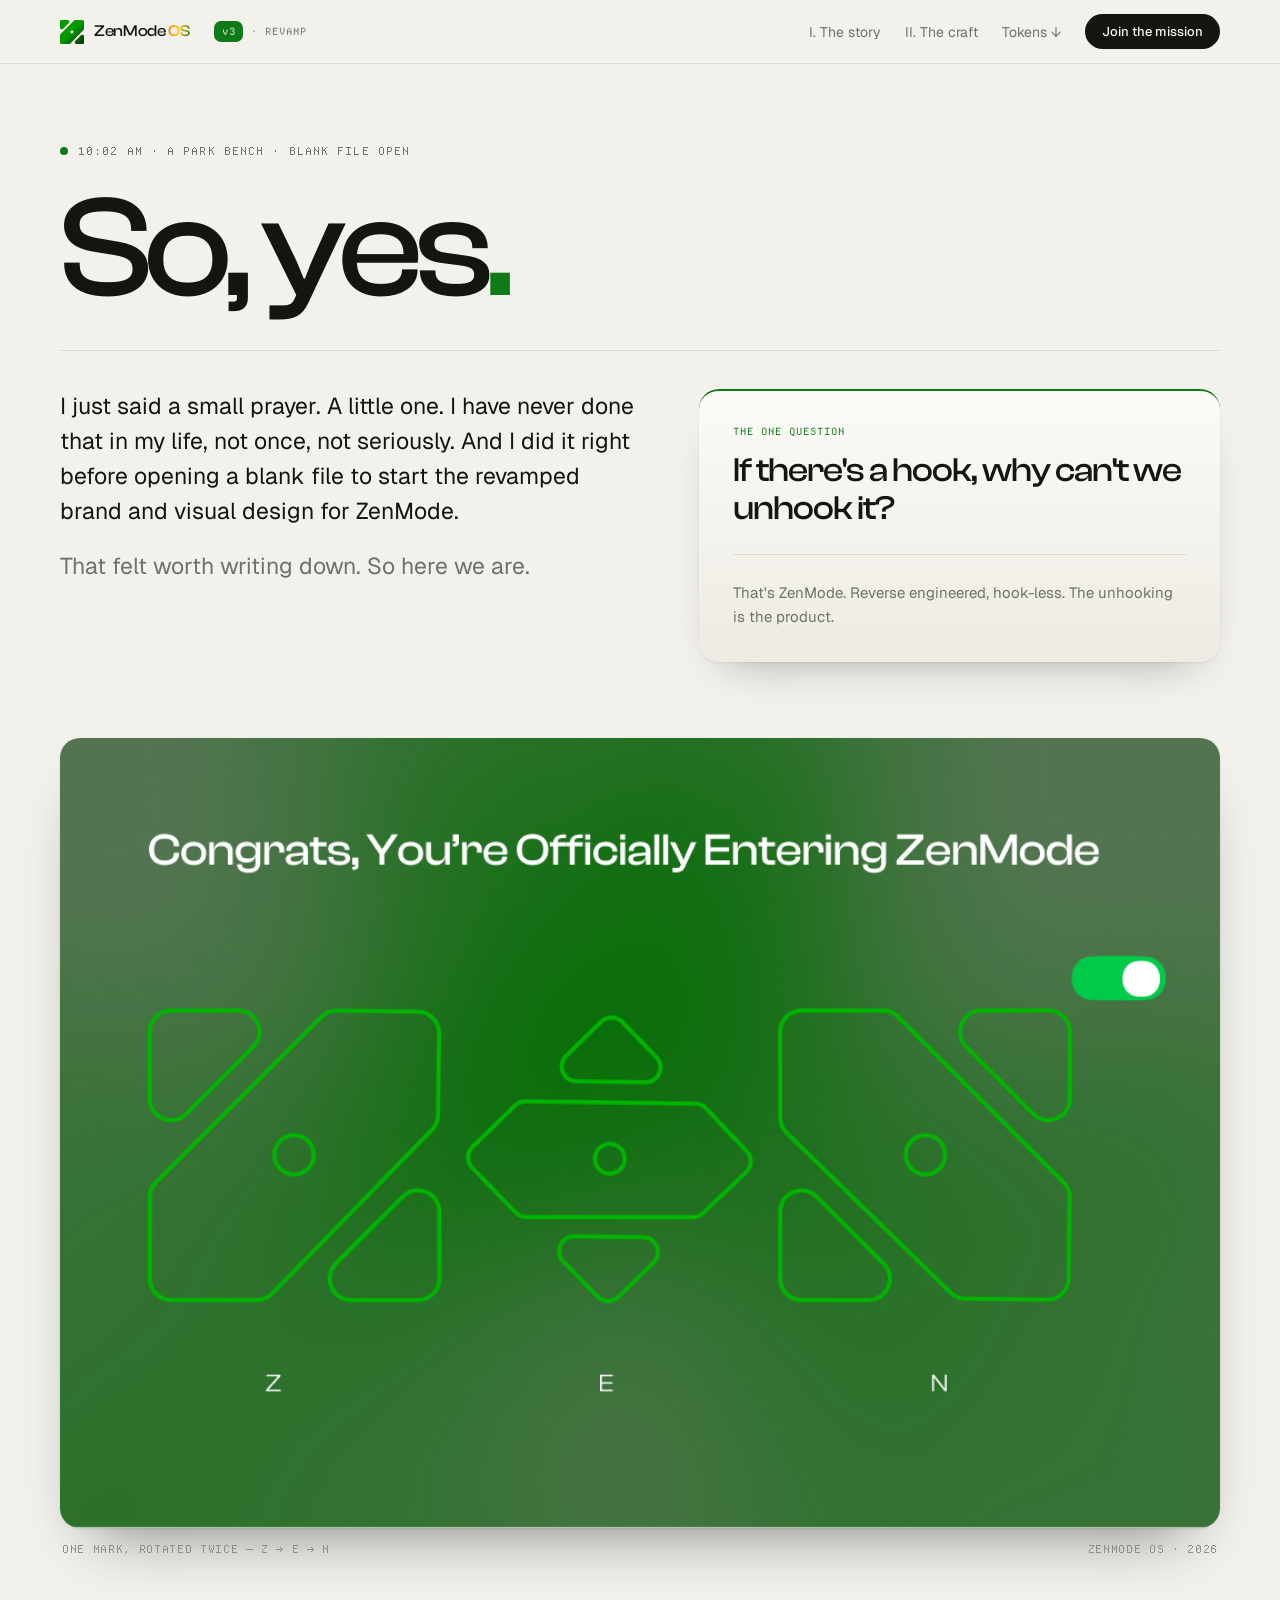
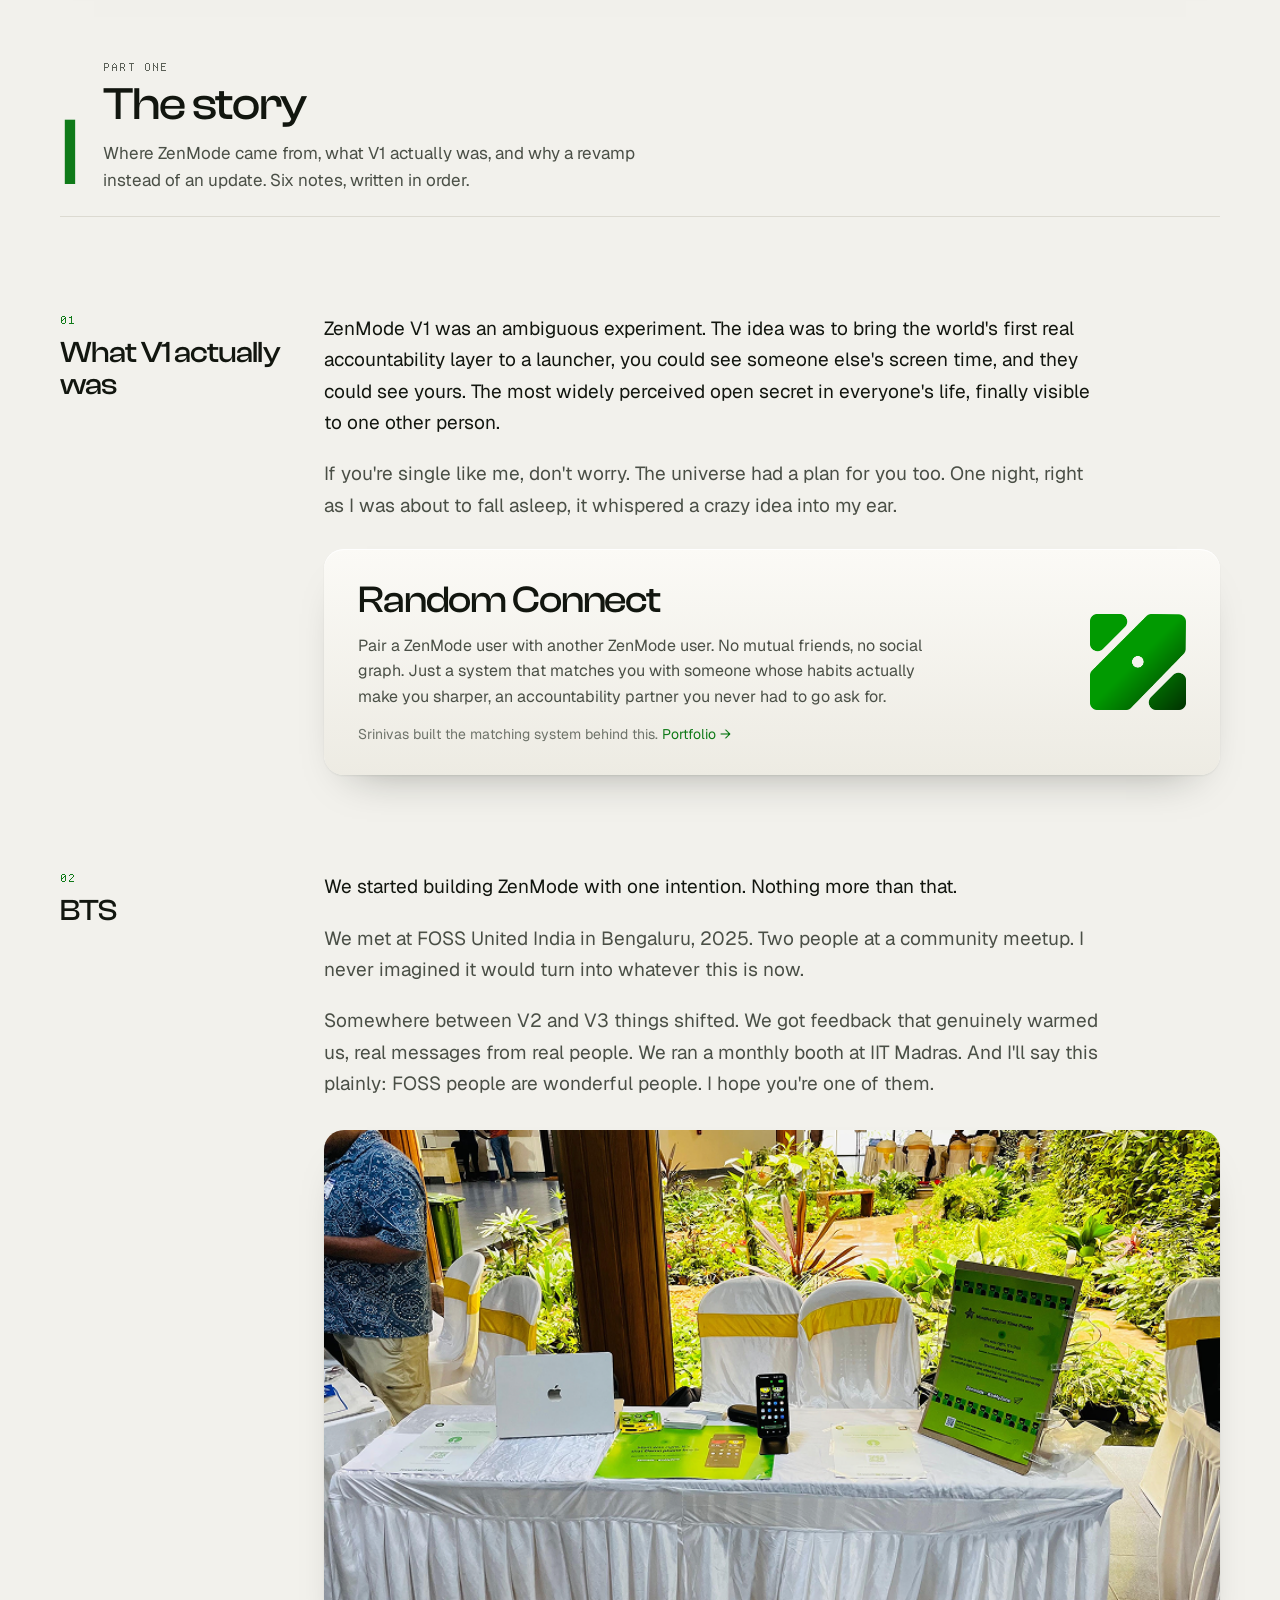
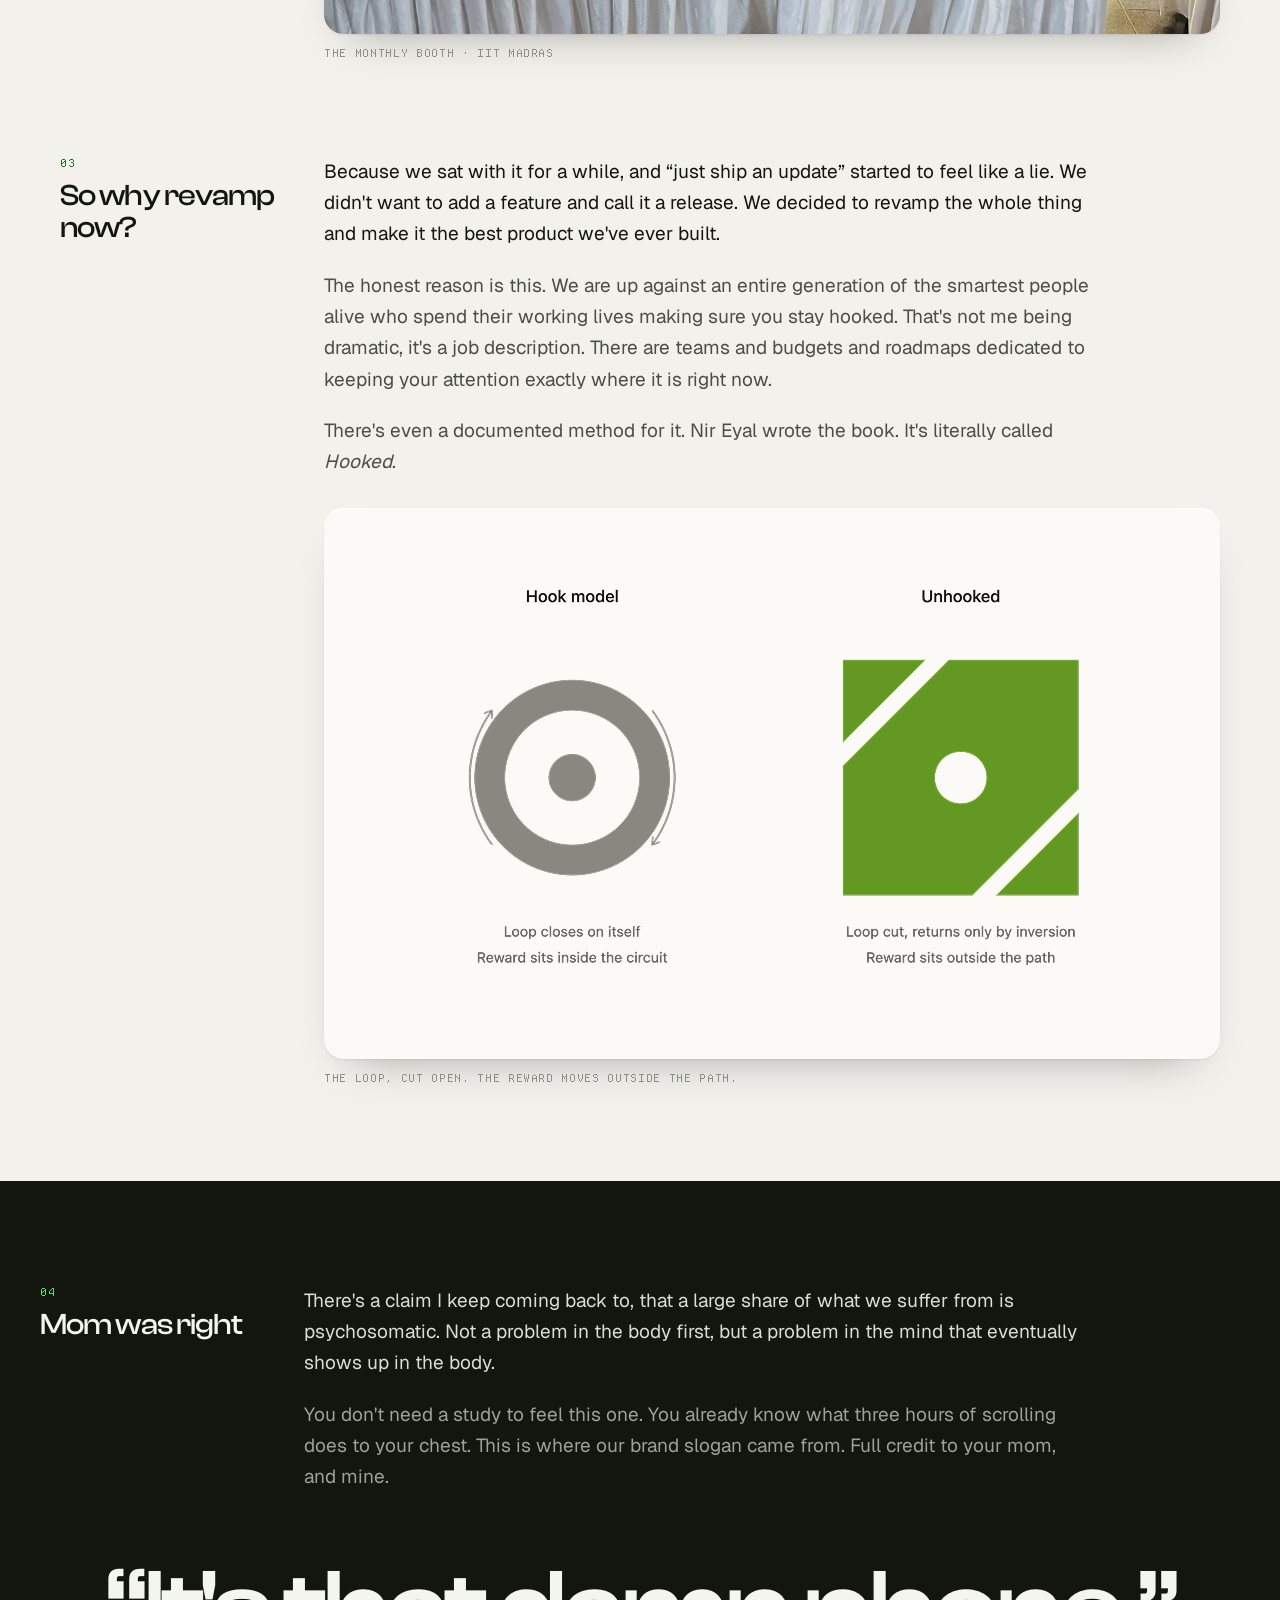
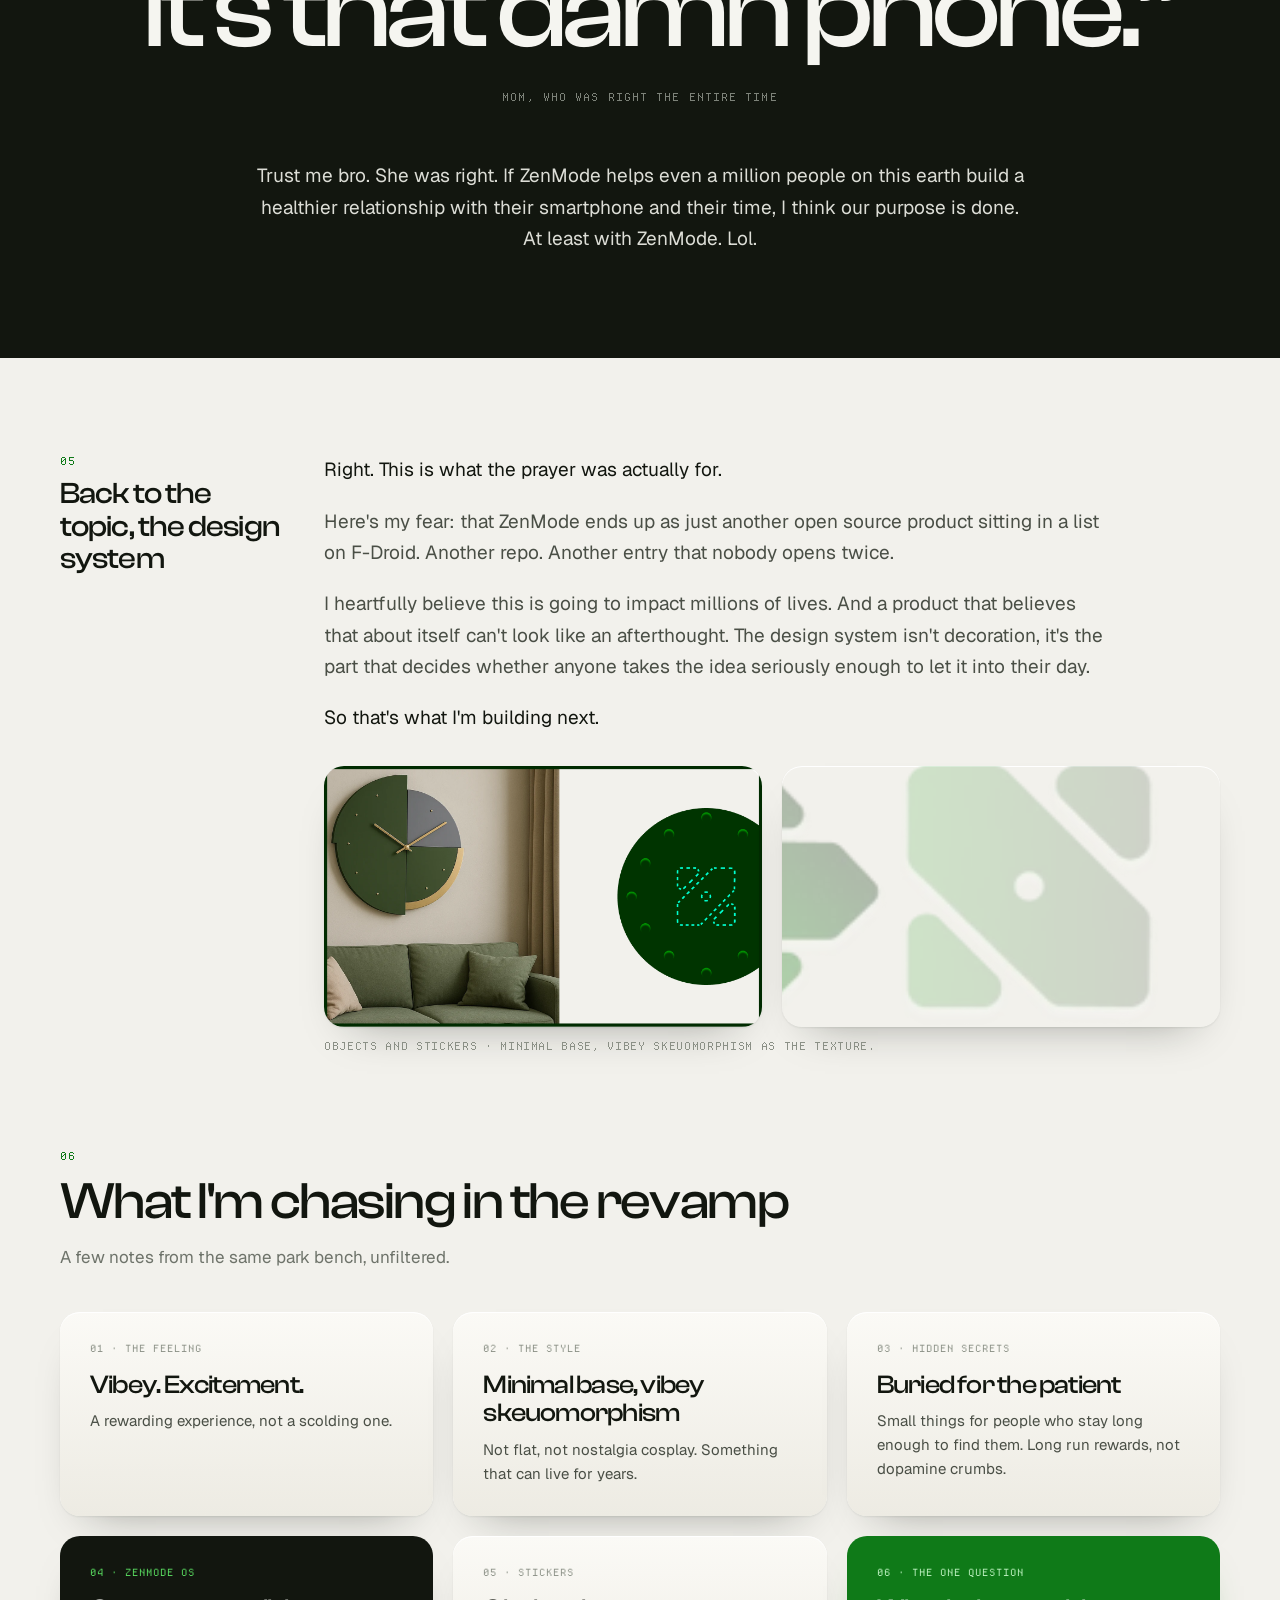
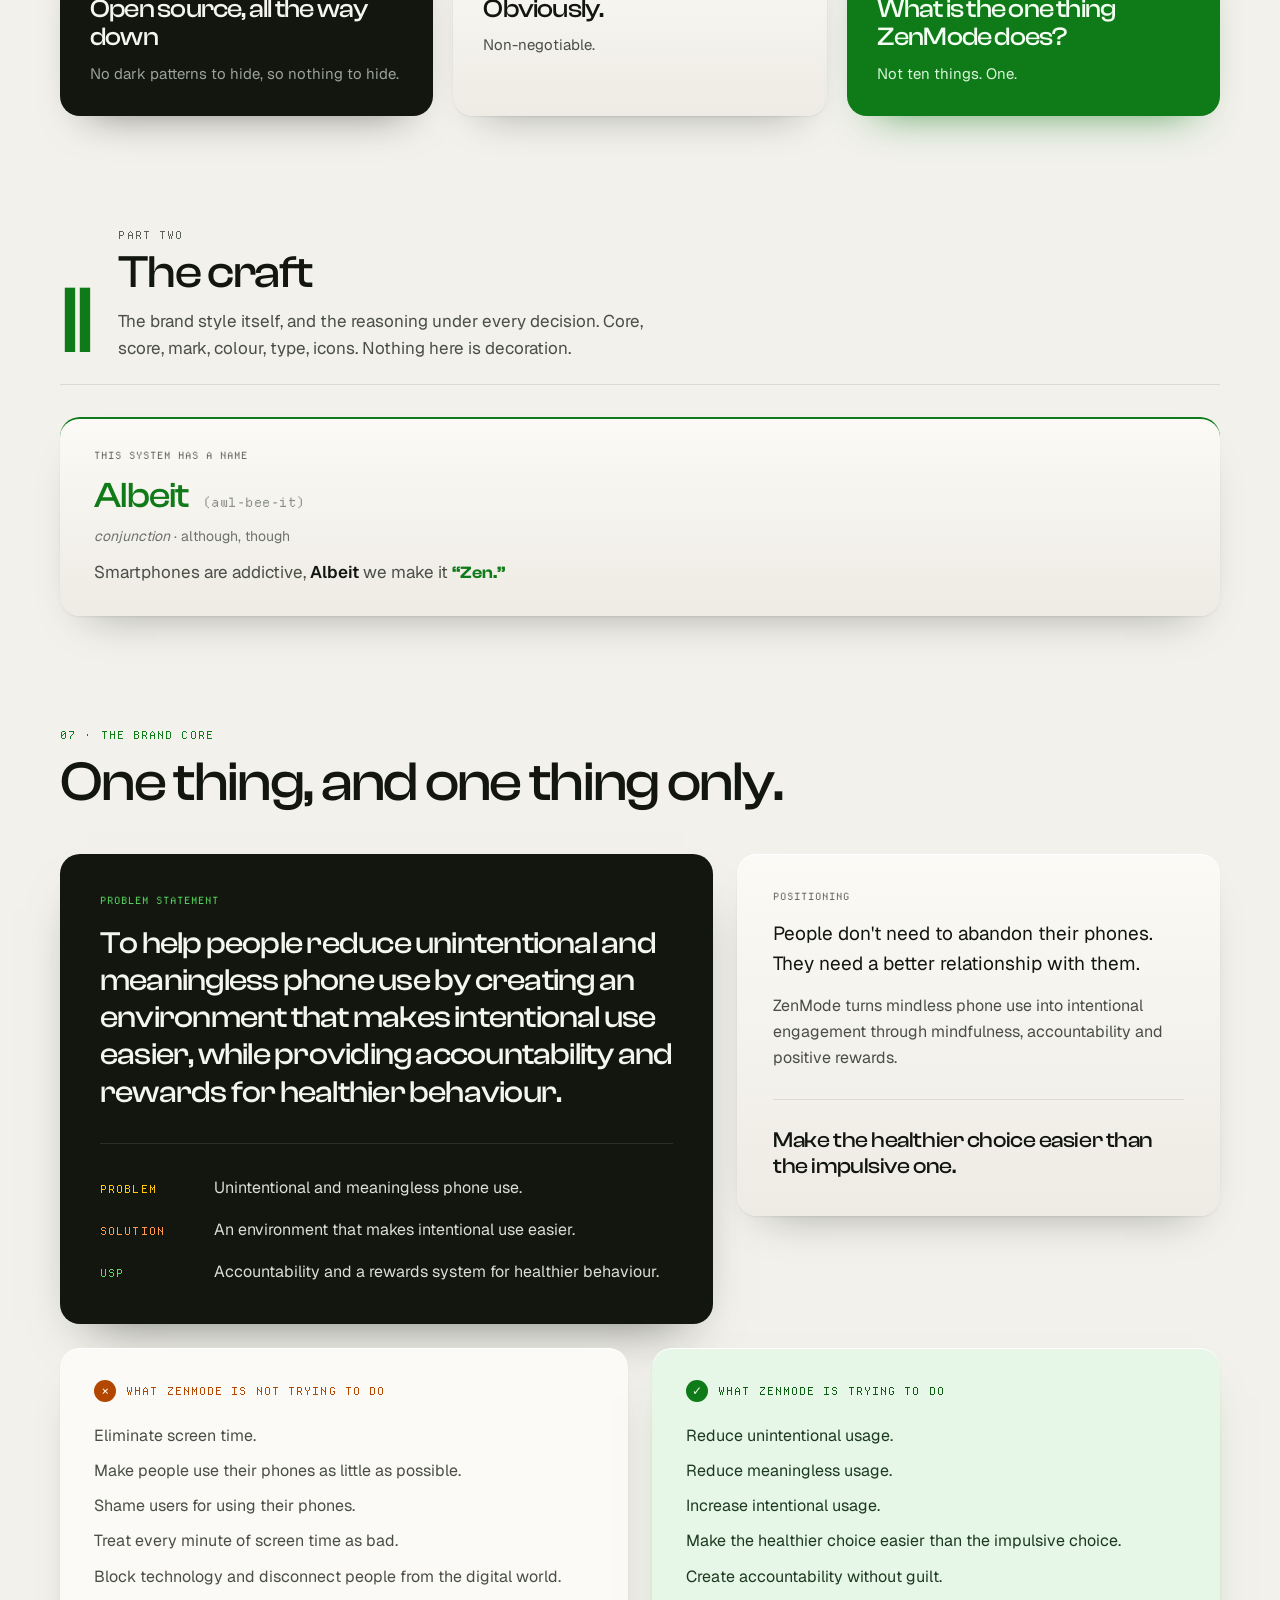
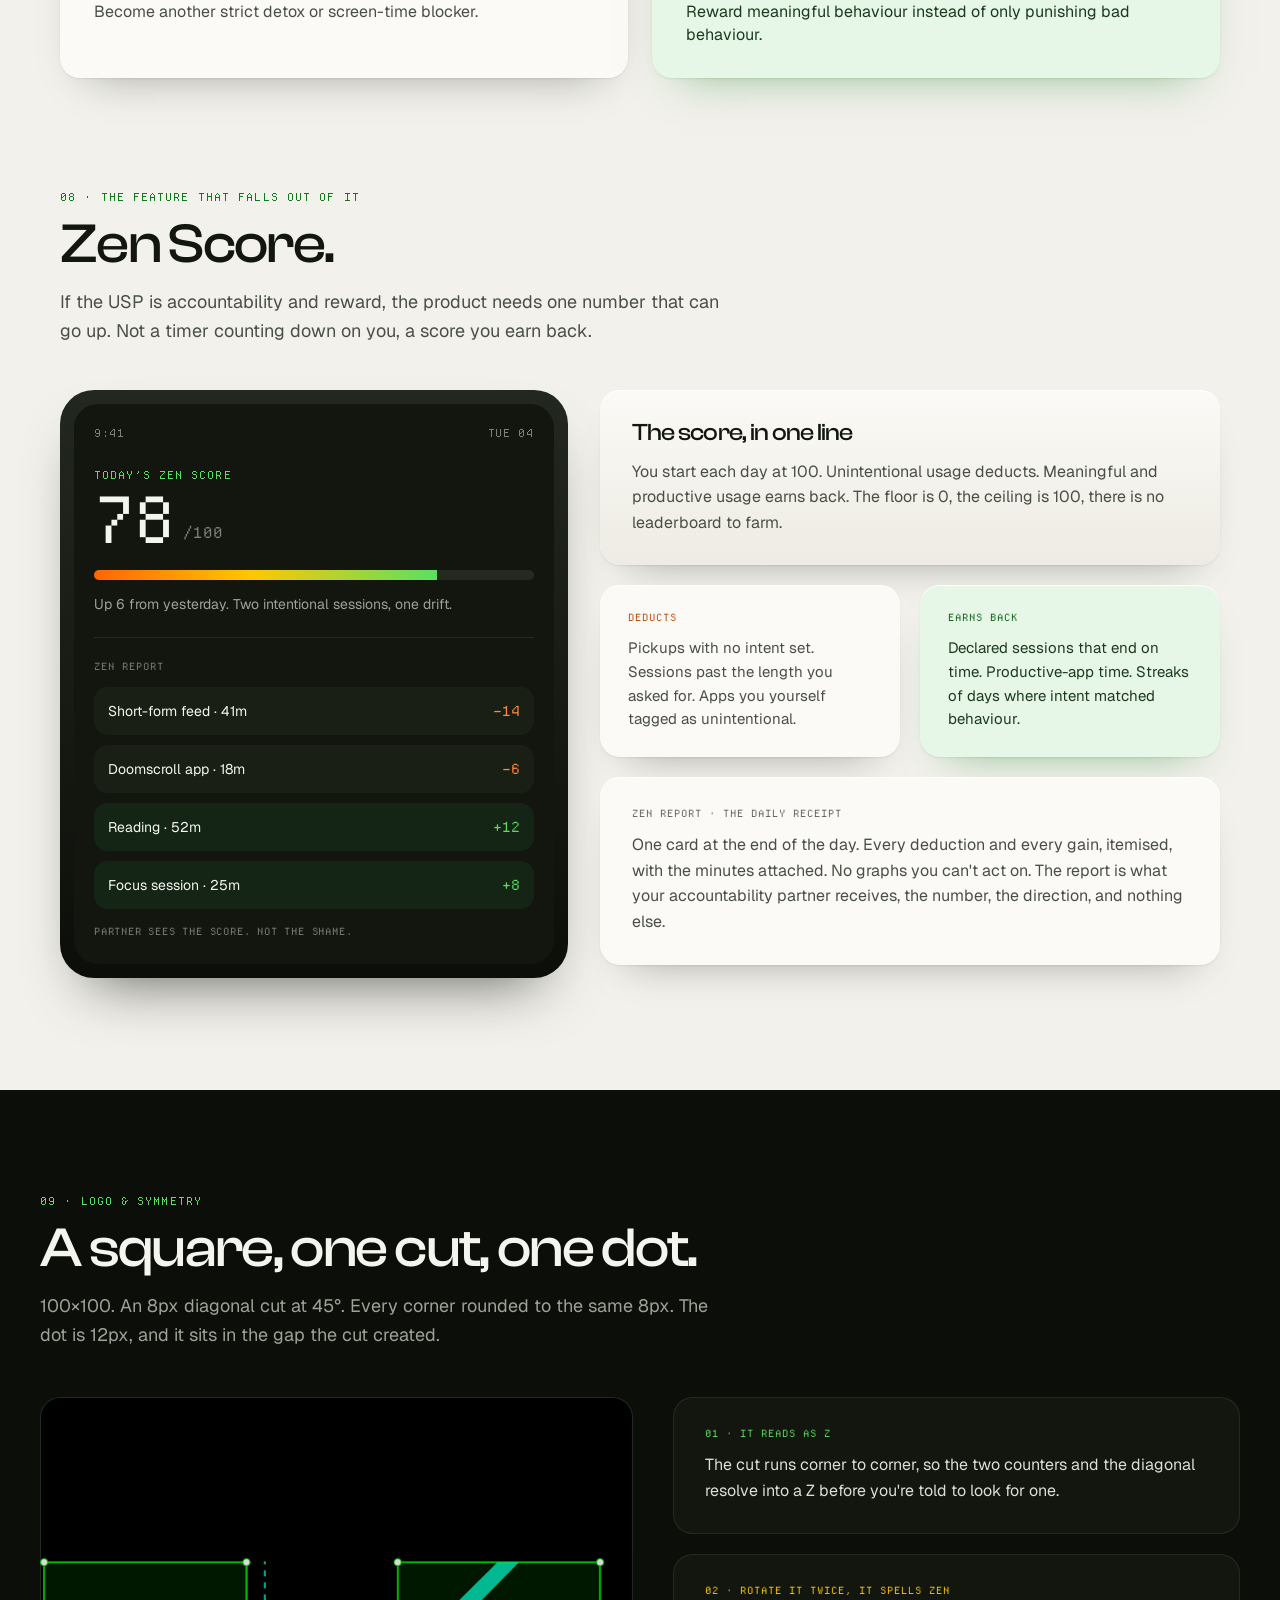
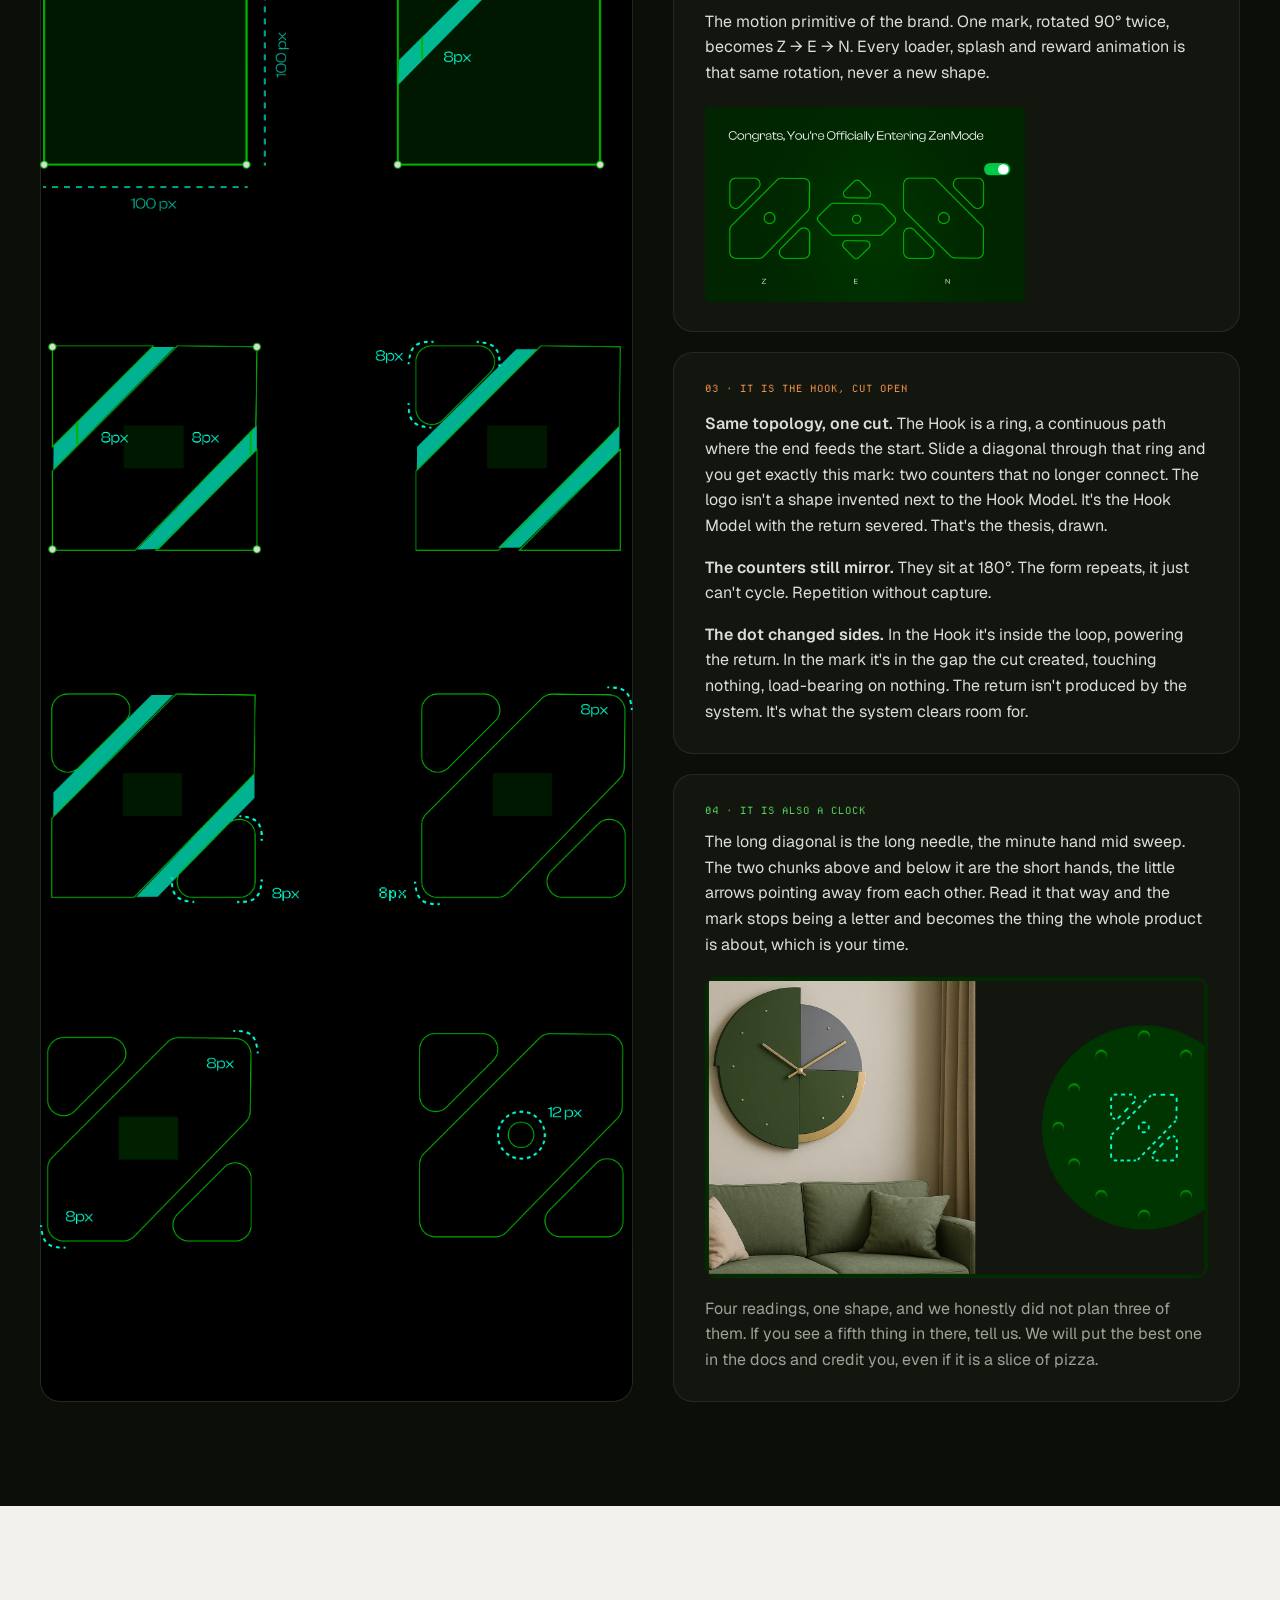
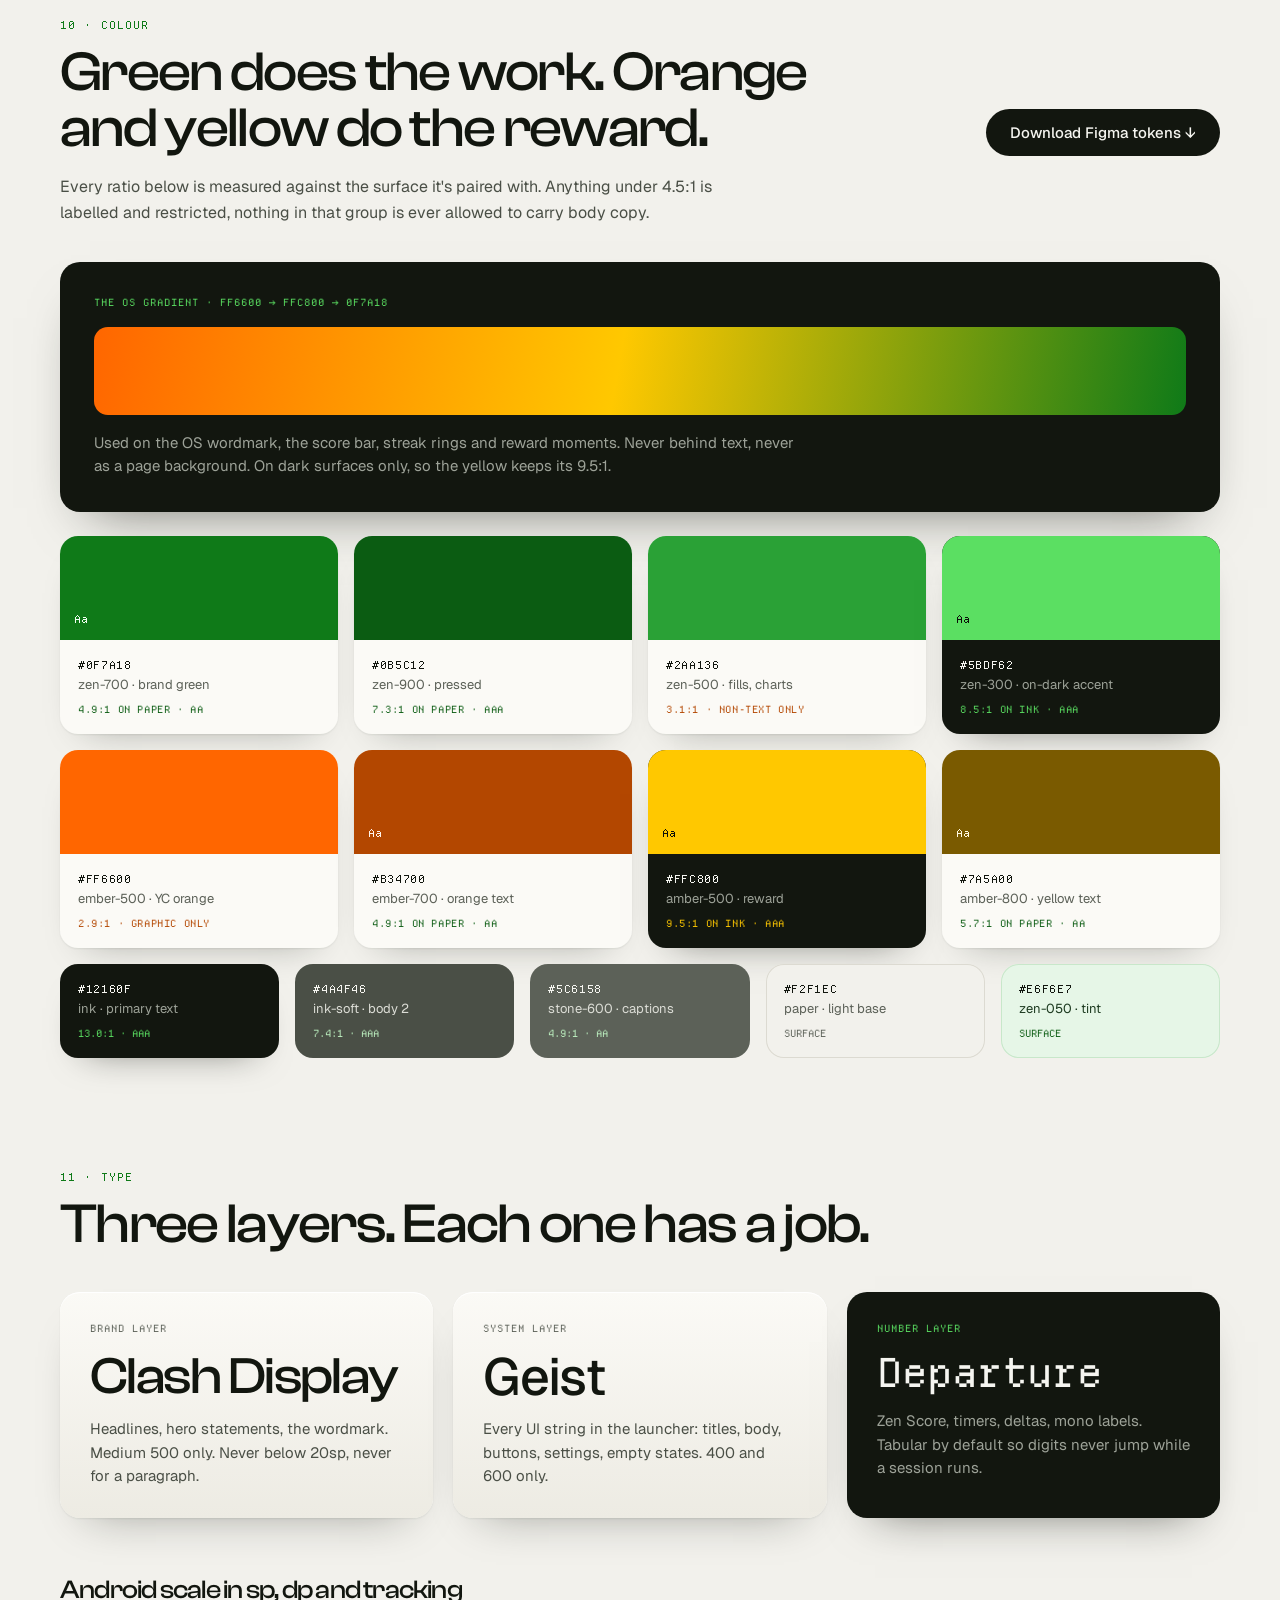
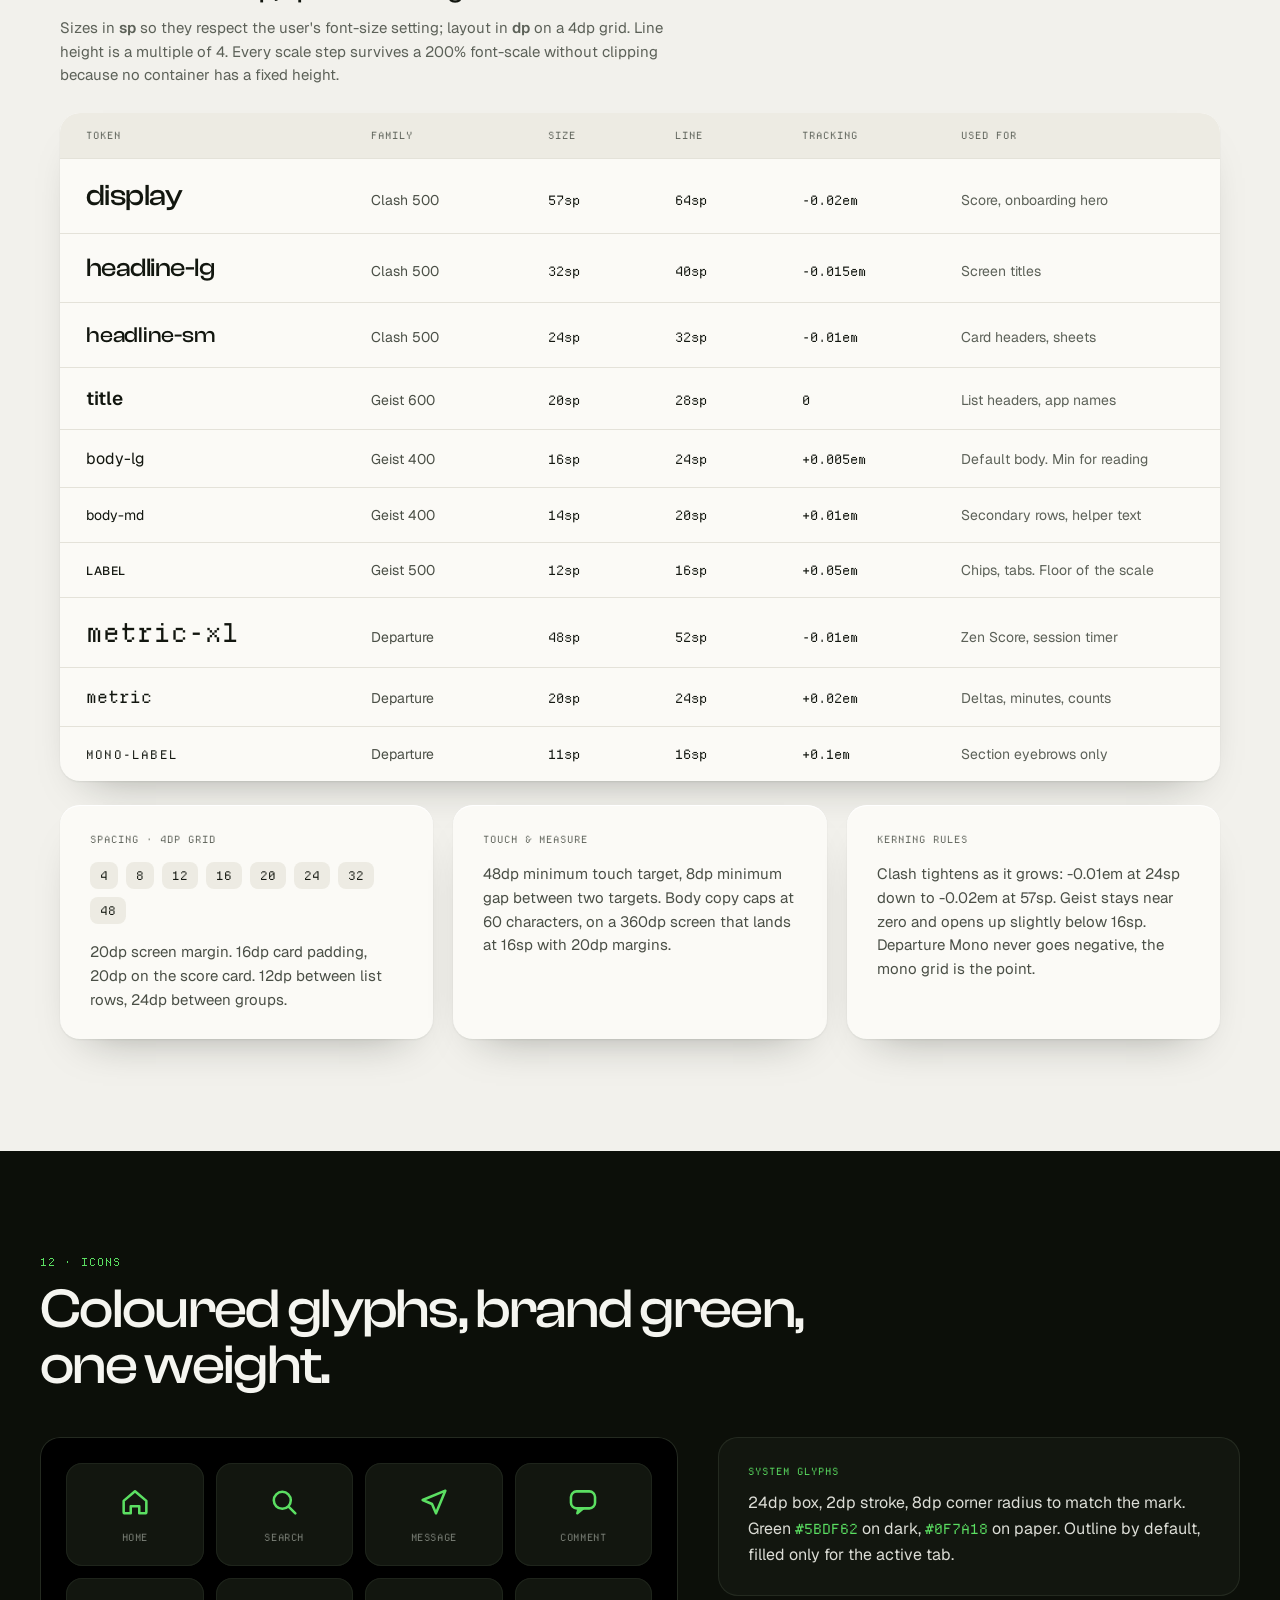
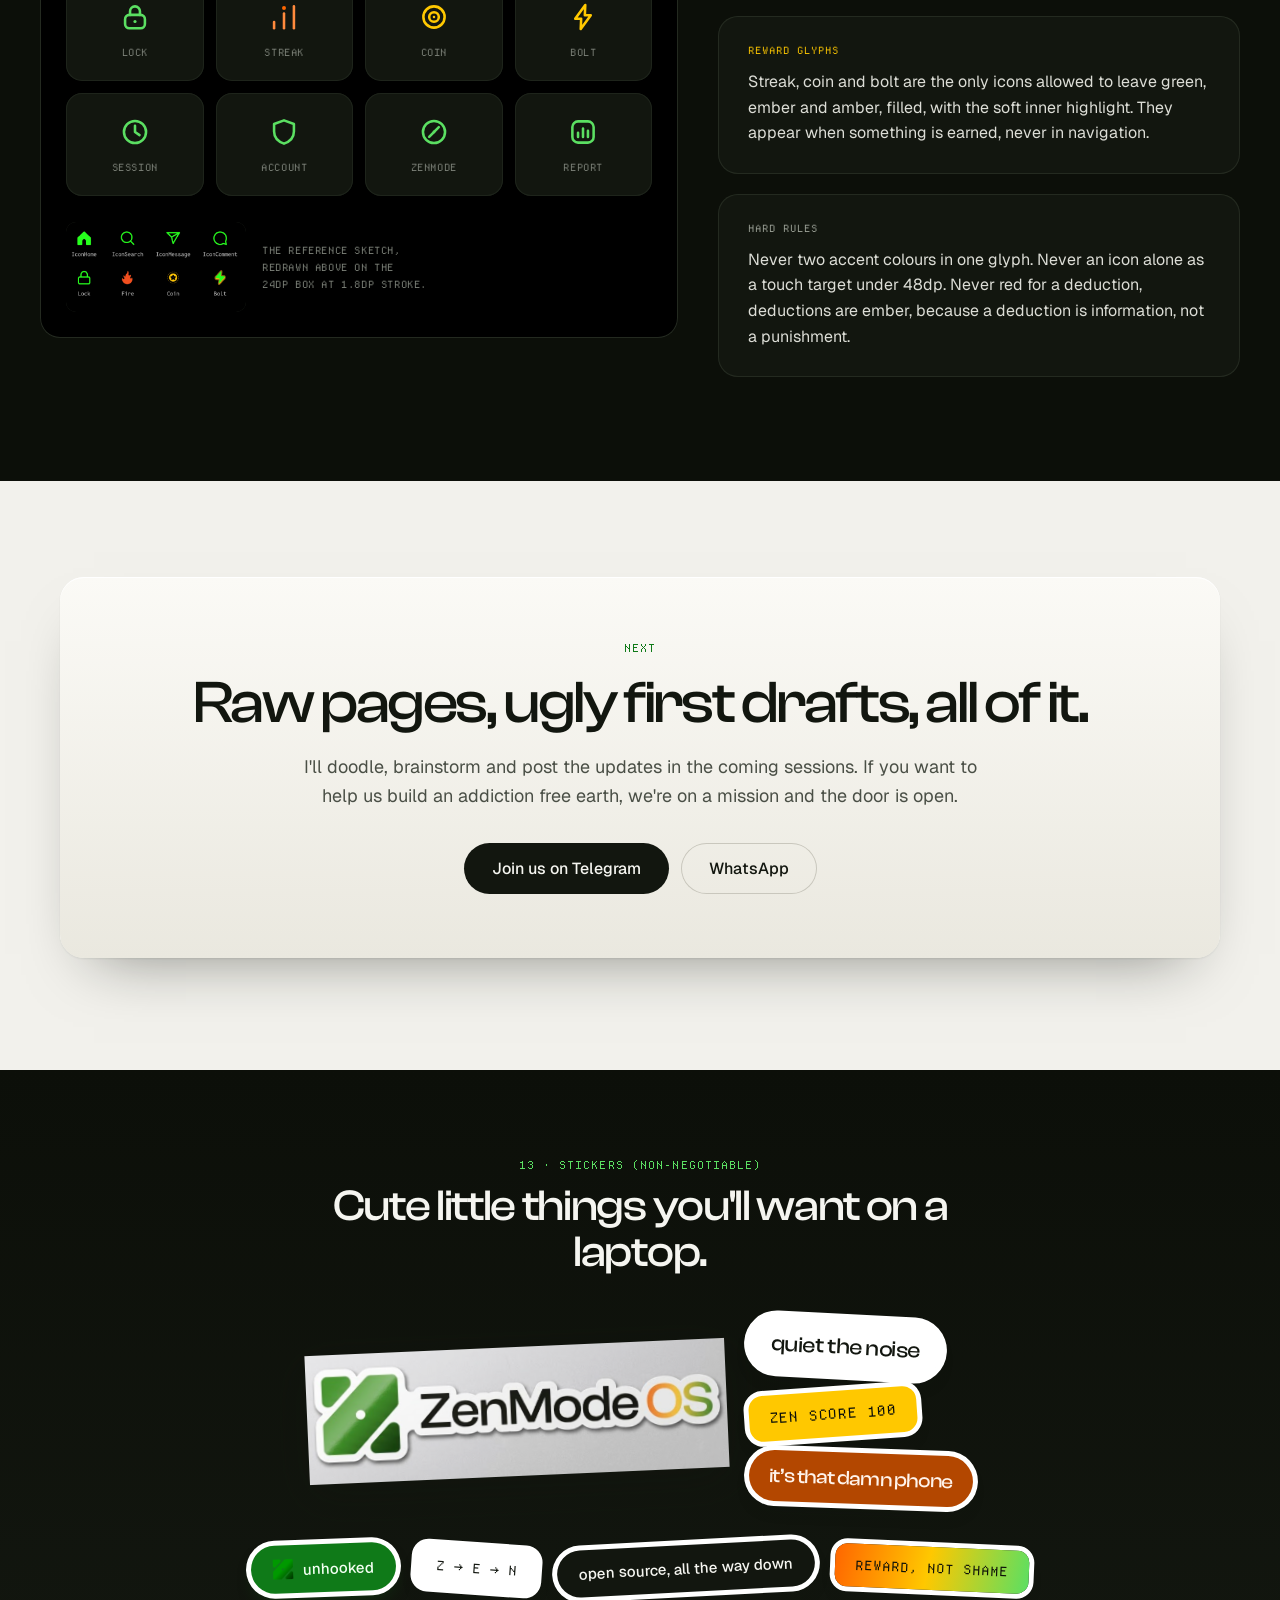
==== commit 405f8d06: "Add dictionary definition to the Albeit name card Conjunction · although, though — sitting between t" ====
--- a/index.html
+++ b/index.html
@@ -250,6 +250,7 @@
         <span style="font-family:'Clash Display',sans-serif;font-weight:500;font-size:36px;letter-spacing:-0.02em;color:#0F7A18">Albeit</span>
         <span style="font-family:'Departure Mono',monospace;font-size:13px;letter-spacing:0.04em;color:#8B9086">(awl-bee-it)</span>
       </div>
+      <p style="font-size:14px;line-height:150%;color:#6E736A;margin:8px 0 0"><em style="font-style:italic">conjunction</em> &middot; although, though</p>
       <p style="font-size:17px;line-height:160%;color:#4A4F46;margin:12px 0 0;max-width:52ch">Smartphones are addictive, <strong style="font-weight:600;color:#12160F">Albeit</strong> we make it <span style="font-family:'Clash Display',sans-serif;font-weight:600;color:#0F7A18">&ldquo;Zen.&rdquo;</span></p>
     </div>
   </section>
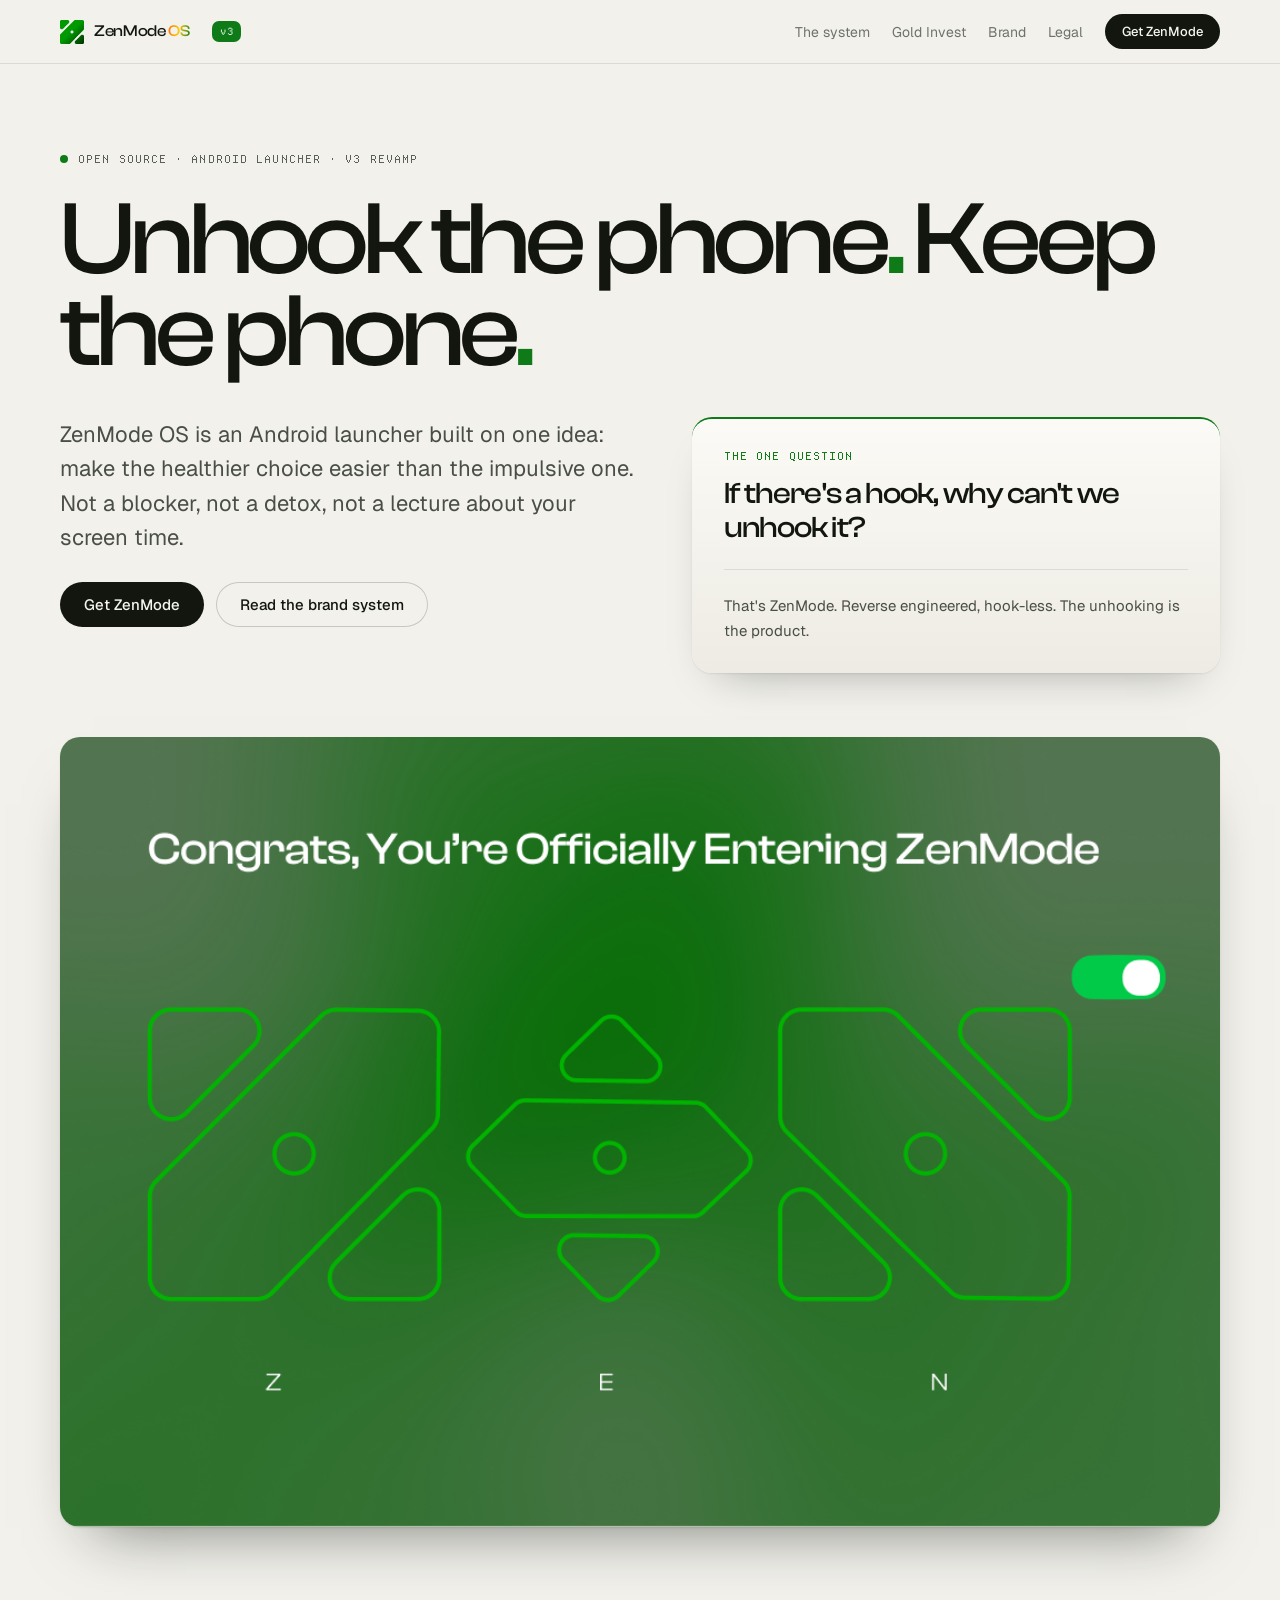
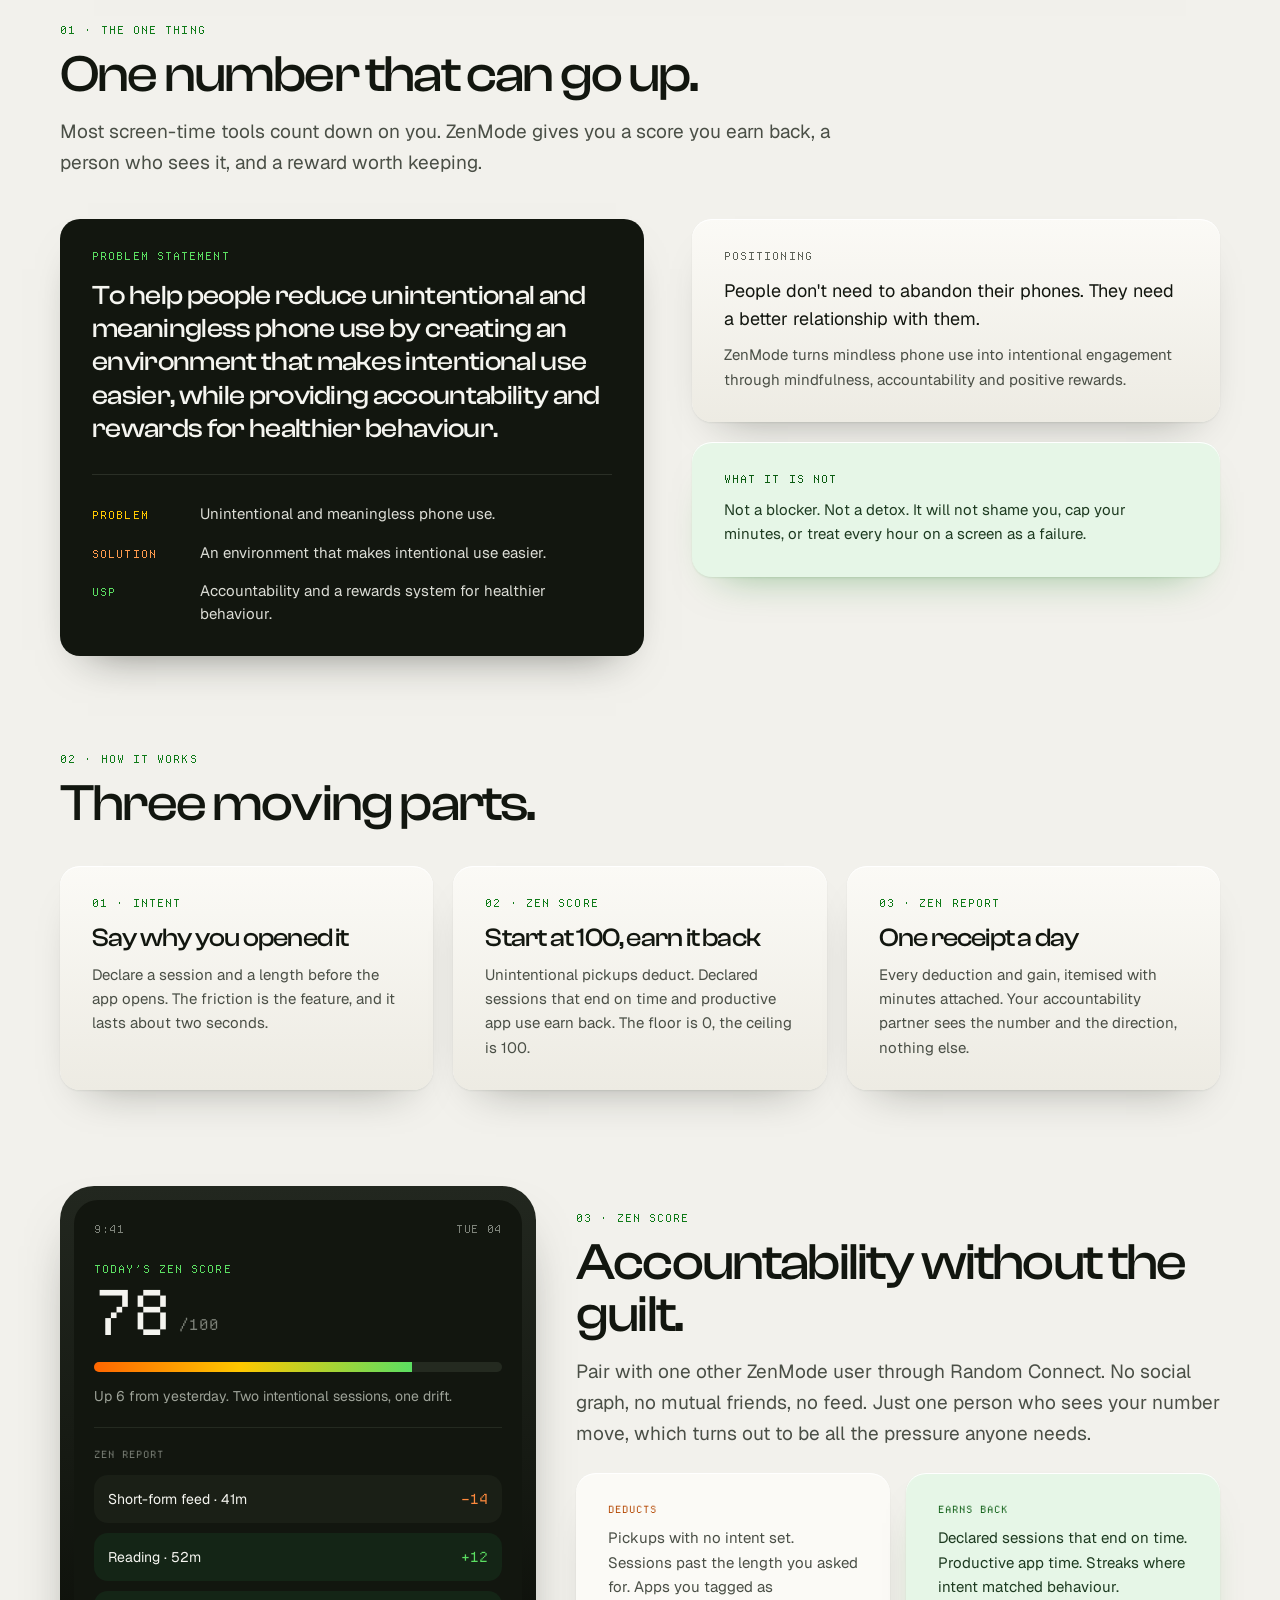
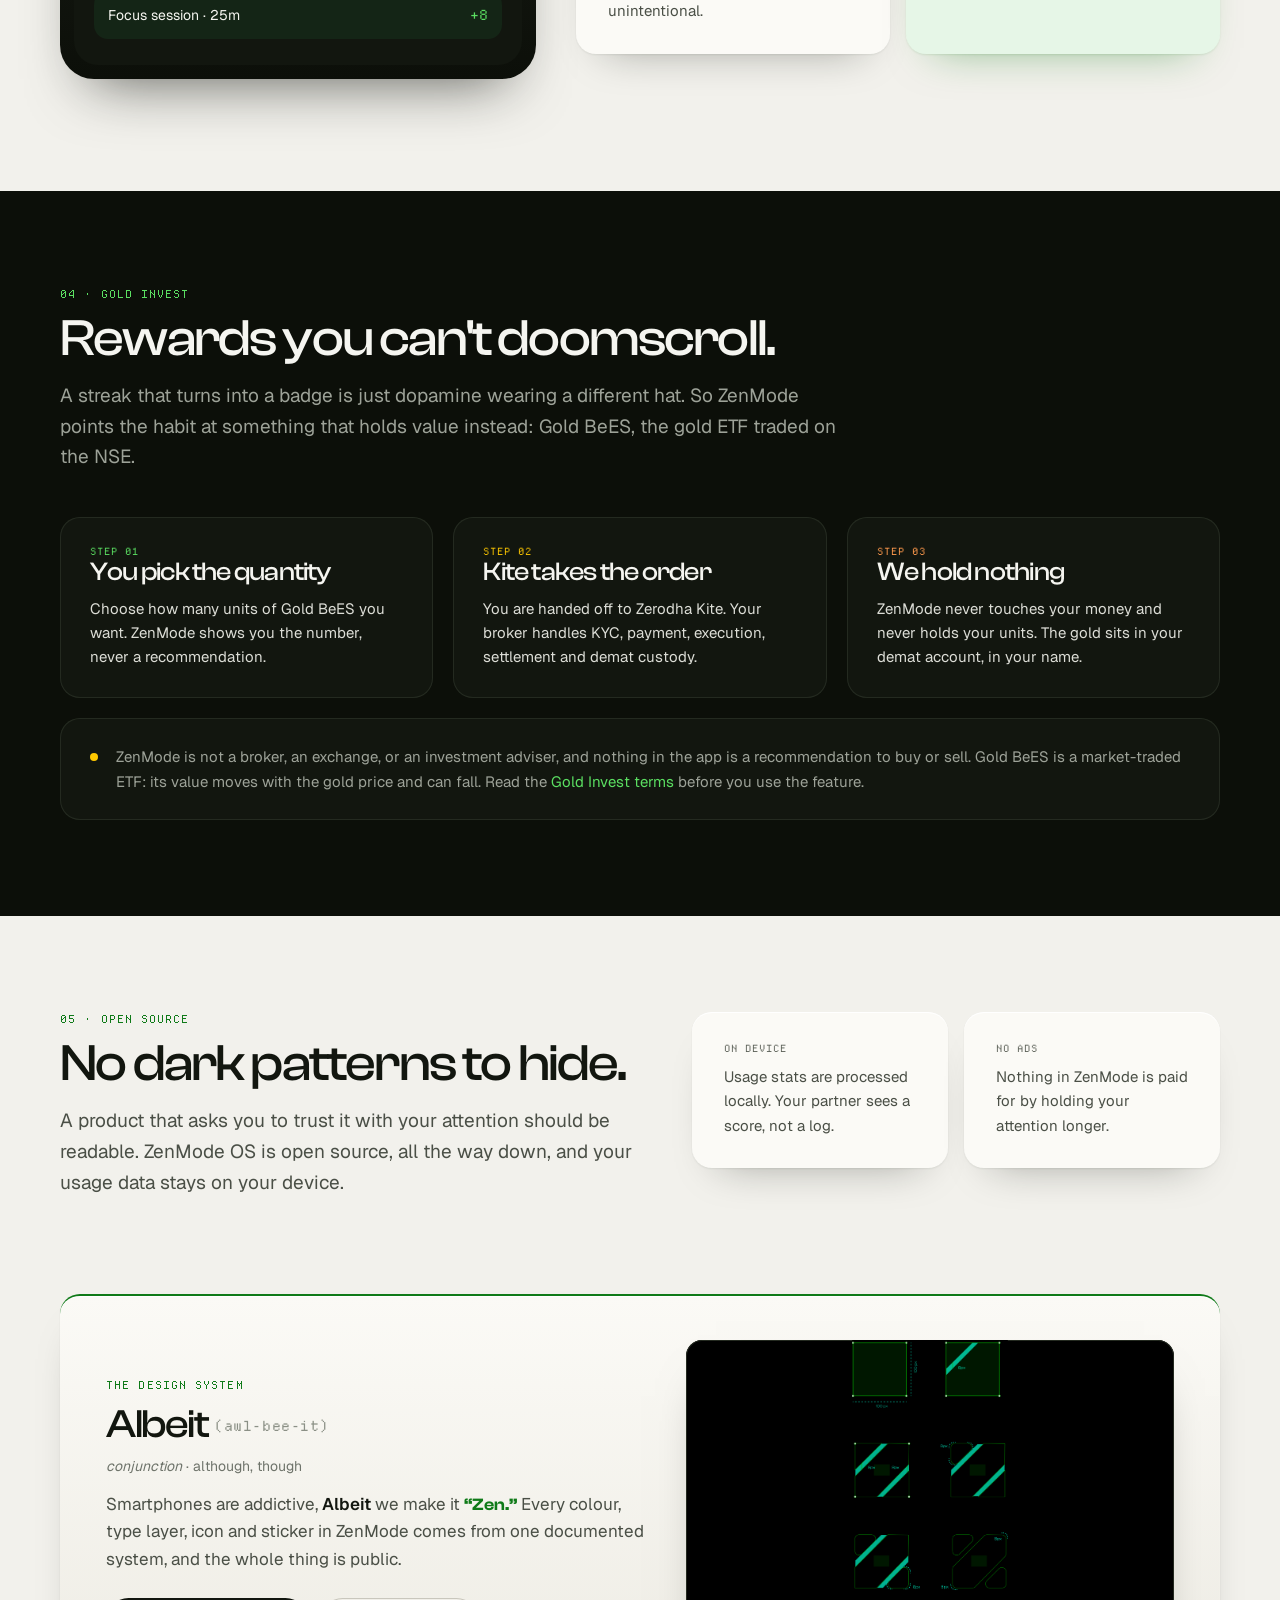
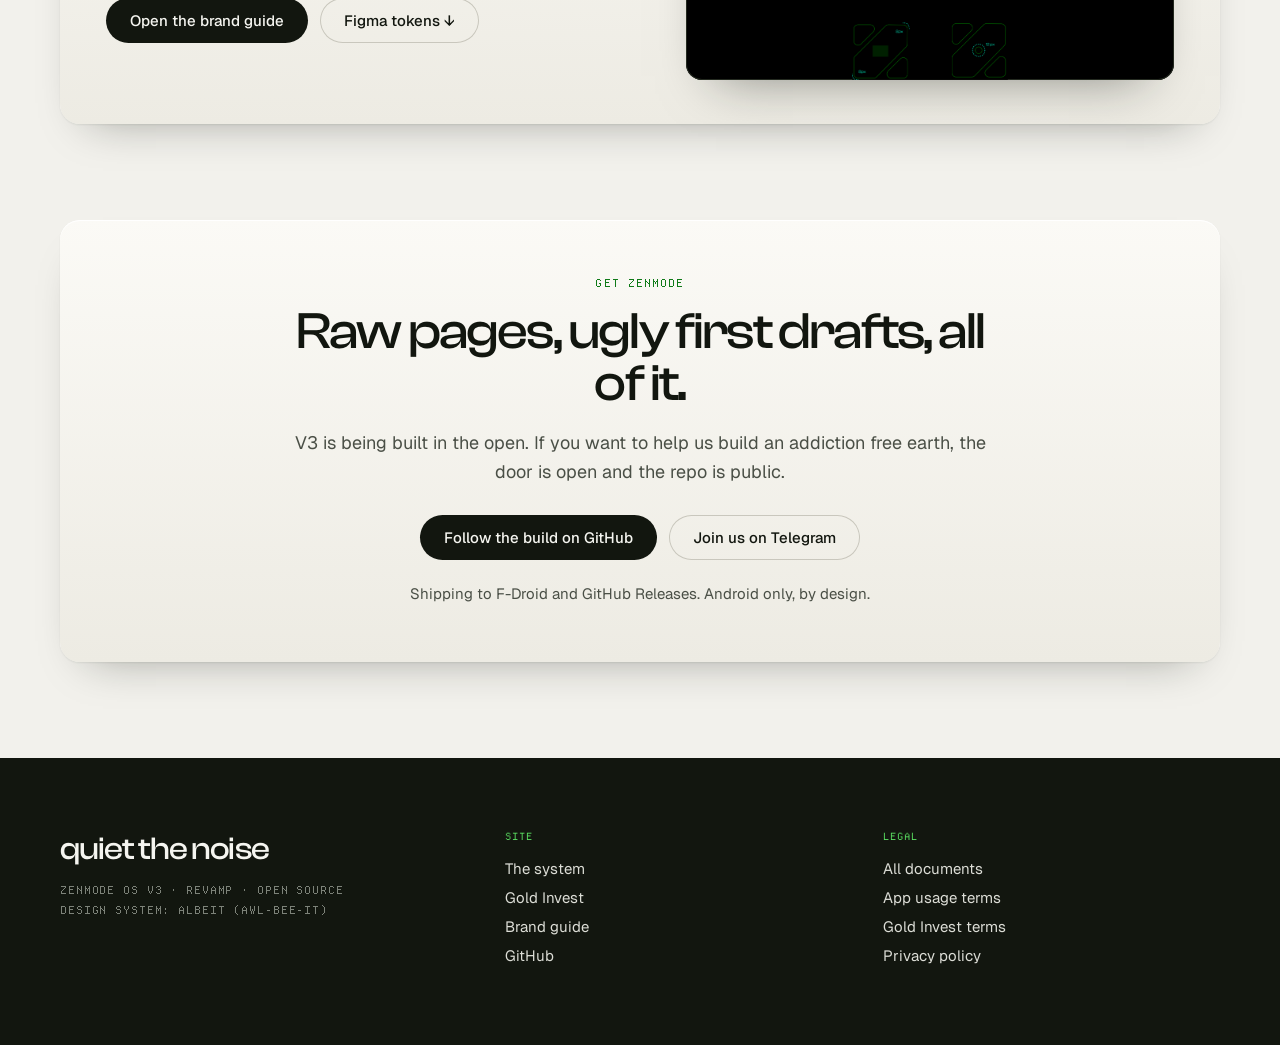
==== commit e5421c96: "Build the end-to-end ZenMode OS site Adds a product home page, a legal hub, and three legal document" ====
--- a/index.html
+++ b/index.html
@@ -3,800 +3,308 @@
 <head>
 <meta charset="utf-8" />
 <meta name="viewport" content="width=device-width, initial-scale=1" />
-<title>Albeit &middot; ZenMode OS Brand Style</title>
-<meta name="description" content="Albeit, the ZenMode OS design system: the story, the brand core, Zen Score, logo &amp; symmetry, colour, type, icons and stickers." />
+<title>ZenMode OS &middot; Unhook the phone, keep the phone</title>
+<meta name="description" content="ZenMode OS is an open source Android launcher that makes the intentional choice easier than the impulsive one. One Zen Score, real accountability, and rewards that land in gold instead of dopamine." />
+<link rel="icon" href="assets/img/zm-logo.png" />
 <link rel="preconnect" href="https://fonts.googleapis.com" />
 <link rel="preconnect" href="https://fonts.gstatic.com" crossorigin />
 <link href="https://fonts.googleapis.com/css2?family=Geist:wght@300;400;500;600;700&display=swap" rel="stylesheet" />
-<link rel="stylesheet" href="css/style.css" />
+<link rel="stylesheet" href="css/site.css" />
 </head>
 <body>
 
-<div id="zm-root" style="background:#F2F1EC;min-height:100vh;overflow-x:hidden">
-
-  <header style="position:sticky;top:0;z-index:50;background:rgba(242,241,236,0.9);backdrop-filter:blur(12px);border-bottom:1px solid #DCDAD1">
-    <nav style="max-width:1240px;margin:0 auto;padding:14px 40px;display:flex;align-items:center;flex-wrap:wrap;gap:10px 24px">
-      <a href="#top" style="display:flex;align-items:center;gap:10px;color:#12160F;flex:none">
-        <img src="assets/img/zm-logo.png" alt="" style="width:24px;height:24px;object-fit:contain" />
-        <span style="font-family:'Clash Display',sans-serif;font-weight:500;font-size:16px;letter-spacing:-0.02em;white-space:nowrap">ZenMode <span style="background:linear-gradient(100deg,#FF6600 0%,#FFC800 48%,#0F7A18 100%);-webkit-background-clip:text;background-clip:text;-webkit-text-fill-color:transparent;color:#FF6600">OS</span></span>
-      </a>
-      <span style="display:flex;align-items:center;gap:8px;flex:none;white-space:nowrap">
-        <span style="font-family:'Departure Mono',monospace;font-size:10px;letter-spacing:0.08em;color:#F2FFF2;background:#0F7A18;padding:4px 8px;border-radius:7px">v3</span>
-        <span style="font-family:'Departure Mono',monospace;font-size:10px;letter-spacing:0.1em;color:#6E736A">&middot; REVAMP</span>
-      </span>
-      <div style="flex:1"></div>
-      <div class="nav-links-group" style="display:flex;align-items:center;gap:6px 24px;font-size:14px;color:#6E736A">
-        <a href="#part-story" class="nav-link">I. The story</a>
-        <a href="#part-craft" class="nav-link">II. The craft</a>
-        <a href="assets/zenmode-tokens.json" download="zenmode-tokens.json" class="nav-link nav-link-accent">Tokens &darr;</a>
-      </div>
-      <a href="#next" class="btn-primary nav-cta" style="font-size:13px;font-weight:500;padding:9px 17px;white-space:nowrap;flex:none">Join the mission</a>
-    </nav>
-  </header>
-
-  <nav id="zm-rail" class="zm-rail" aria-label="Sections" style="position:fixed;left:14px;top:50%;transform:translateY(-50%);z-index:40;width:120px;padding:13px 10px;border-radius:14px;background:rgba(250,249,245,0.97);backdrop-filter:blur(14px);box-shadow:inset 0 0 0 1px rgba(18,22,15,0.14), 0 20px 40px -24px rgba(18,22,15,0.6)">
-    <div style="font-family:'Departure Mono',monospace;font-size:8px;letter-spacing:0.1em;color:#6E736A">I &middot; THE STORY</div>
-    <div style="display:grid;gap:2px;margin-top:8px">
-      <a href="#v1" data-rail="v1" class="rail-link"><span class="num">01</span>V1</a>
-      <a href="#bts" data-rail="bts" class="rail-link"><span class="num">02</span>BTS</a>
-      <a href="#why" data-rail="why" class="rail-link"><span class="num">03</span>WHY NOW</a>
-      <a href="#mom" data-rail="mom" class="rail-link"><span class="num">04</span>MOM</a>
-      <a href="#system" data-rail="system" class="rail-link"><span class="num">05</span>SYSTEM</a>
-      <a href="#chasing" data-rail="chasing" class="rail-link"><span class="num">06</span>CHASING</a>
-    </div>
-    <div style="height:1px;background:rgba(18,22,15,0.1);margin:12px 0"></div>
-    <div style="font-family:'Departure Mono',monospace;font-size:8px;letter-spacing:0.1em;color:#6E736A">II &middot; THE CRAFT</div>
-    <div style="display:grid;gap:2px;margin-top:8px">
-      <a href="#core" data-rail="core" class="rail-link"><span class="num">07</span>CORE</a>
-      <a href="#score" data-rail="score" class="rail-link"><span class="num">08</span>ZEN SCORE</a>
-      <a href="#logo" data-rail="logo" class="rail-link"><span class="num">09</span>LOGO</a>
-      <a href="#colour" data-rail="colour" class="rail-link"><span class="num">10</span>COLOUR</a>
-      <a href="#type" data-rail="type" class="rail-link"><span class="num">11</span>TYPE</a>
-      <a href="#icons" data-rail="icons" class="rail-link"><span class="num">12</span>ICONS</a>
-      <a href="#stickers" data-rail="stickers" class="rail-link"><span class="num">13</span>STICKERS</a>
-    </div>
+<header class="site-header">
+  <nav>
+    <a href="./" class="brand-mark">
+      <img src="assets/img/zm-logo.png" alt="" />
+      <span>ZenMode <span class="os">OS</span></span>
+    </a>
+    <span class="ver-pill">v3</span>
+    <div class="nav-spacer"></div>
+    <div class="nav-group">
+      <a href="#system" class="nav-link">The system</a>
+      <a href="#gold" class="nav-link">Gold Invest</a>
+      <a href="brand/" class="nav-link">Brand</a>
+      <a href="terms/" class="nav-link">Legal</a>
+    </div>
+    <a href="#get" class="btn btn-dark btn-sm">Get ZenMode</a>
   </nav>
-
-  <section id="top" style="max-width:1240px;margin:0 auto;padding:80px 40px 0">
-    <div style="display:flex;align-items:center;gap:10px">
-      <span style="width:8px;height:8px;border-radius:999px;background:#0F7A18;animation:zm-pulse 3.4s ease-in-out infinite"></span>
-      <span style="font-family:'Departure Mono',monospace;font-size:11px;letter-spacing:0.1em;color:#6E736A">10:02 AM &middot; A PARK BENCH &middot; BLANK FILE OPEN</span>
-    </div>
-    <h1 class="hero-title" style="font-size:144px;line-height:86%;letter-spacing:-0.055em;margin:30px 0 0">So, yes<span style="color:#0F7A18">.</span></h1>
-    <div style="height:1px;background:#DCDAD1;margin:38px 0 0"></div>
-    <div class="g2" style="display:grid;grid-template-columns:1.05fr 0.95fr;gap:64px;margin-top:38px;align-items:start">
-      <div>
-        <p style="font-size:23px;line-height:152%;color:#12160F;margin:0;text-wrap:pretty">I just said a small prayer. A little one. I have never done that in my life, not once, not seriously. And I did it right before opening a blank file to start the revamped brand and visual design for ZenMode.</p>
-        <p style="font-size:23px;line-height:152%;color:#6E736A;margin:20px 0 0">That felt worth writing down. So here we are.</p>
-      </div>
-      <div style="border-radius:20px;padding:34px;background:linear-gradient(#FBFAF6,#EDEBE3);box-shadow:inset 0 1px 0 #FFFFFF, 0 1px 2px rgba(18,22,15,0.07), 0 22px 44px -28px rgba(18,22,15,0.4);border-top:2px solid #0F7A18">
-        <div style="font-family:'Departure Mono',monospace;font-size:10px;letter-spacing:0.1em;color:#0F7A18">THE ONE QUESTION</div>
-        <p style="font-family:'Clash Display',sans-serif;font-weight:500;font-size:34px;line-height:112%;letter-spacing:-0.03em;margin:14px 0 0">If there's a hook, why can't we unhook it?</p>
-        <div style="height:1px;background:#DCDAD1;margin:26px 0"></div>
-        <p style="font-size:15px;line-height:158%;color:#6E736A;margin:0">That's ZenMode. Reverse engineered, hook-less. The unhooking is the product.</p>
-      </div>
-    </div>
-    <figure style="margin:76px 0 0">
-      <img src="assets/img/zen-hero.png" alt="ZEN wordmark built from three cut-square glyphs, on a green field" style="width:100%;display:block;border-radius:20px;box-shadow:0 1px 2px rgba(18,22,15,0.1), 0 34px 60px -34px rgba(18,22,15,0.55)" />
-      <figcaption style="display:flex;justify-content:space-between;gap:20px;flex-wrap:wrap;font-family:'Departure Mono',monospace;font-size:11px;letter-spacing:0.06em;color:#8B9086;margin:14px 2px 0">
-        <span>ONE MARK, ROTATED TWICE &mdash; Z &rarr; E &rarr; N</span>
-        <span>ZENMODE OS &middot; 2026</span>
-      </figcaption>
-    </figure>
-  </section>
-
-  <section id="part-story" style="max-width:1240px;margin:0 auto;padding:104px 40px 0">
-    <div style="display:flex;align-items:flex-end;gap:28px;flex-wrap:wrap;padding-bottom:22px;border-bottom:1px solid #DCDAD1">
-      <div class="part-numeral" style="font-family:'Clash Display',sans-serif;font-weight:500;font-size:96px;line-height:82%;letter-spacing:-0.05em;color:#0F7A18">I</div>
-      <div style="flex:1;min-width:280px">
-        <div style="font-family:'Departure Mono',monospace;font-size:11px;letter-spacing:0.1em;color:#5C6158">PART ONE</div>
-        <h2 class="section-h2" style="font-size:46px;line-height:100%;margin:8px 0 0">The story</h2>
-        <p style="font-size:17px;line-height:158%;color:#4A4F46;margin:12px 0 0;max-width:52ch">Where ZenMode came from, what V1 actually was, and why a revamp instead of an update. Six notes, written in order.</p>
-      </div>
-    </div>
-  </section>
-
-  <section id="v1" style="max-width:1240px;margin:0 auto;padding:96px 40px 0">
-    <div class="sidebar" style="display:grid;grid-template-columns:220px 1fr;gap:44px;align-items:start">
-      <div style="position:sticky;top:96px">
-        <div style="font-family:'Departure Mono',monospace;font-size:11px;letter-spacing:0.1em;color:#0F7A18">01</div>
-        <h2 style="font-size:30px;line-height:108%;margin:10px 0 0">What V1 actually was</h2>
-      </div>
-      <div>
-        <p style="font-size:19px;line-height:165%;margin:0;max-width:60ch">ZenMode V1 was an ambiguous experiment. The idea was to bring the world's first real accountability layer to a launcher, you could see someone else's screen time, and they could see yours. The most widely perceived open secret in everyone's life, finally visible to one other person.</p>
-        <p style="font-size:19px;line-height:165%;margin:20px 0 0;max-width:60ch;color:#4A4F46">If you're single like me, don't worry. The universe had a plan for you too. One night, right as I was about to fall asleep, it whispered a crazy idea into my ear.</p>
-        <div style="border-radius:20px;padding:32px 34px;margin-top:28px;background:linear-gradient(#FBFAF6,#EDEBE3);box-shadow:inset 0 1px 0 #FFFFFF, 0 1px 2px rgba(18,22,15,0.07), 0 22px 44px -28px rgba(18,22,15,0.4);display:grid;grid-template-columns:1fr auto;gap:26px;align-items:center">
+</header>
+
+<main>
+
+  <!-- hero -->
+  <section class="band" style="padding-top:88px">
+    <div class="wrap">
+      <div style="display:flex;align-items:center;gap:10px">
+        <span style="width:8px;height:8px;border-radius:999px;background:#0F7A18;animation:zm-pulse 3.4s ease-in-out infinite"></span>
+        <span class="eyebrow eyebrow-muted">OPEN SOURCE &middot; ANDROID LAUNCHER &middot; V3 REVAMP</span>
+      </div>
+      <h1 class="h-hero" style="margin-top:28px;max-width:16ch">Unhook the phone<span style="color:#0F7A18">.</span> Keep the phone<span style="color:#0F7A18">.</span></h1>
+      <div class="grid-split" style="margin-top:40px">
+        <div>
+          <p class="lede-lg">ZenMode OS is an Android launcher built on one idea: make the healthier choice easier than the impulsive one. Not a blocker, not a detox, not a lecture about your screen time.</p>
+          <div style="display:flex;gap:12px;flex-wrap:wrap;margin-top:28px">
+            <a href="#get" class="btn btn-dark">Get ZenMode</a>
+            <a href="brand/" class="btn btn-ghost">Read the brand system</a>
+          </div>
+        </div>
+        <div class="card card-accent">
+          <div class="eyebrow">THE ONE QUESTION</div>
+          <p style="font-family:'Clash Display',sans-serif;font-weight:500;font-size:30px;line-height:114%;letter-spacing:-0.03em;color:#12160F;margin-top:14px">If there's a hook, why can't we unhook it?</p>
+          <hr class="rule" style="margin:24px 0" />
+          <p style="margin-top:0">That's ZenMode. Reverse engineered, hook-less. The unhooking is the product.</p>
+        </div>
+      </div>
+      <figure style="margin:64px 0 0">
+        <img src="assets/img/zen-hero.png" alt="The ZEN wordmark, one mark rotated twice" style="width:100%;display:block;border-radius:20px;box-shadow:0 1px 2px rgba(18,22,15,0.1), 0 34px 60px -34px rgba(18,22,15,0.55)" />
+      </figure>
+    </div>
+  </section>
+
+  <!-- the one thing -->
+  <section class="band" id="system">
+    <div class="wrap">
+      <div class="eyebrow">01 &middot; THE ONE THING</div>
+      <h2 class="h-section" style="margin-top:12px;max-width:22ch">One number that can go up.</h2>
+      <p class="lede" style="margin-top:16px">Most screen-time tools count down on you. ZenMode gives you a score you earn back, a person who sees it, and a reward worth keeping.</p>
+      <div class="grid-split" style="margin-top:40px">
+        <div class="card-dark">
+          <div class="eyebrow eyebrow-on-dark">PROBLEM STATEMENT</div>
+          <p style="font-family:'Clash Display',sans-serif;font-weight:500;font-size:27px;line-height:124%;letter-spacing:-0.025em;color:#F5F5F0;margin-top:16px">To help people reduce unintentional and meaningless phone use by creating an environment that makes intentional use easier, while providing accountability and rewards for healthier behaviour.</p>
+          <hr style="height:1px;background:#2A2F26;border:0;margin:28px 0" />
+          <div style="display:grid;gap:16px">
+            <div style="display:grid;grid-template-columns:92px 1fr;gap:16px;align-items:baseline">
+              <span class="mono" style="font-size:11px;letter-spacing:0.1em;color:#FFC800">PROBLEM</span>
+              <span style="font-size:15px;line-height:152%;color:#DCDDD6">Unintentional and meaningless phone use.</span>
+            </div>
+            <div style="display:grid;grid-template-columns:92px 1fr;gap:16px;align-items:baseline">
+              <span class="mono" style="font-size:11px;letter-spacing:0.1em;color:#FF9A4D">SOLUTION</span>
+              <span style="font-size:15px;line-height:152%;color:#DCDDD6">An environment that makes intentional use easier.</span>
+            </div>
+            <div style="display:grid;grid-template-columns:92px 1fr;gap:16px;align-items:baseline">
+              <span class="mono" style="font-size:11px;letter-spacing:0.1em;color:#5BDF62">USP</span>
+              <span style="font-size:15px;line-height:152%;color:#DCDDD6">Accountability and a rewards system for healthier behaviour.</span>
+            </div>
+          </div>
+        </div>
+        <div style="display:grid;gap:20px">
+          <div class="card">
+            <div class="eyebrow eyebrow-muted">POSITIONING</div>
+            <p style="font-size:18px;line-height:158%;color:#12160F;margin-top:14px">People don't need to abandon their phones. They need a better relationship with them.</p>
+            <p>ZenMode turns mindless phone use into intentional engagement through mindfulness, accountability and positive rewards.</p>
+          </div>
+          <div class="card-tint">
+            <div class="eyebrow" style="color:#0B5C12">WHAT IT IS NOT</div>
+            <p style="margin-top:12px;font-size:15px;line-height:162%">Not a blocker. Not a detox. It will not shame you, cap your minutes, or treat every hour on a screen as a failure.</p>
+          </div>
+        </div>
+      </div>
+    </div>
+  </section>
+
+  <!-- how it works -->
+  <section class="band">
+    <div class="wrap">
+      <div class="eyebrow">02 &middot; HOW IT WORKS</div>
+      <h2 class="h-section" style="margin-top:12px;max-width:20ch">Three moving parts.</h2>
+      <div class="grid-3" style="margin-top:36px">
+        <div class="card">
+          <div class="step-num">01 &middot; INTENT</div>
+          <h3 class="h-card">Say why you opened it</h3>
+          <p>Declare a session and a length before the app opens. The friction is the feature, and it lasts about two seconds.</p>
+        </div>
+        <div class="card">
+          <div class="step-num">02 &middot; ZEN SCORE</div>
+          <h3 class="h-card">Start at 100, earn it back</h3>
+          <p>Unintentional pickups deduct. Declared sessions that end on time and productive app use earn back. The floor is 0, the ceiling is 100.</p>
+        </div>
+        <div class="card">
+          <div class="step-num">03 &middot; ZEN REPORT</div>
+          <h3 class="h-card">One receipt a day</h3>
+          <p>Every deduction and gain, itemised with minutes attached. Your accountability partner sees the number and the direction, nothing else.</p>
+        </div>
+      </div>
+    </div>
+  </section>
+
+  <!-- zen score -->
+  <section class="band">
+    <div class="wrap">
+      <div class="grid-split grid-split-phone" style="align-items:center">
+        <div style="border-radius:34px;padding:14px;background:linear-gradient(#22271F,#0C0F09);box-shadow:0 30px 60px -30px rgba(18,22,15,0.7)">
+          <div style="border-radius:24px;background:#12160F;padding:22px 20px 26px;color:#F5F5F0">
+            <div class="mono" style="display:flex;justify-content:space-between;font-size:11px;letter-spacing:0.06em;color:#7D8279">
+              <span>9:41</span><span>TUE 04</span>
+            </div>
+            <div class="mono" style="font-size:11px;letter-spacing:0.1em;color:#5BDF62;margin-top:26px">TODAY&rsquo;S ZEN SCORE</div>
+            <div style="display:flex;align-items:flex-end;gap:8px;margin-top:6px">
+              <span class="mono" style="font-size:62px;line-height:100%;letter-spacing:-0.01em">78</span>
+              <span class="mono" style="font-size:15px;color:#7D8279;padding-bottom:10px">/100</span>
+            </div>
+            <div style="height:10px;border-radius:999px;background:#242A20;margin-top:18px;overflow:hidden">
+              <div style="width:78%;height:100%;background:linear-gradient(90deg,#FF6600,#FFC800 46%,#5BDF62)"></div>
+            </div>
+            <p style="font-size:14px;line-height:150%;color:#9DA298;margin-top:14px">Up 6 from yesterday. Two intentional sessions, one drift.</p>
+            <hr style="height:1px;background:#242A20;border:0;margin:20px 0" />
+            <div class="mono" style="font-size:10px;letter-spacing:0.1em;color:#7D8279">ZEN REPORT</div>
+            <div style="display:grid;gap:10px;margin-top:14px">
+              <div style="display:flex;justify-content:space-between;align-items:center;padding:12px 14px;border-radius:14px;background:#1A1F16;min-height:48px">
+                <span style="font-size:14px">Short-form feed &middot; 41m</span>
+                <span class="mono" style="font-size:14px;color:#FF8A3D">&minus;14</span>
+              </div>
+              <div style="display:flex;justify-content:space-between;align-items:center;padding:12px 14px;border-radius:14px;background:#142516;min-height:48px">
+                <span style="font-size:14px">Reading &middot; 52m</span>
+                <span class="mono" style="font-size:14px;color:#5BDF62">+12</span>
+              </div>
+              <div style="display:flex;justify-content:space-between;align-items:center;padding:12px 14px;border-radius:14px;background:#142516;min-height:48px">
+                <span style="font-size:14px">Focus session &middot; 25m</span>
+                <span class="mono" style="font-size:14px;color:#5BDF62">+8</span>
+              </div>
+            </div>
+          </div>
+        </div>
+        <div>
+          <div class="eyebrow">03 &middot; ZEN SCORE</div>
+          <h2 class="h-section" style="margin-top:12px;max-width:18ch">Accountability without the guilt.</h2>
+          <p class="lede" style="margin-top:16px">Pair with one other ZenMode user through Random Connect. No social graph, no mutual friends, no feed. Just one person who sees your number move, which turns out to be all the pressure anyone needs.</p>
+          <div class="grid-2" style="margin-top:24px;gap:16px">
+            <div class="card-flat">
+              <div class="mono" style="font-size:10px;letter-spacing:0.1em;color:#B34700">DEDUCTS</div>
+              <p>Pickups with no intent set. Sessions past the length you asked for. Apps you tagged as unintentional.</p>
+            </div>
+            <div class="card-tint">
+              <div class="mono" style="font-size:10px;letter-spacing:0.1em;color:#0B5C12">EARNS BACK</div>
+              <p style="font-size:15px;line-height:162%;margin-top:10px">Declared sessions that end on time. Productive app time. Streaks where intent matched behaviour.</p>
+            </div>
+          </div>
+        </div>
+      </div>
+    </div>
+  </section>
+
+  <!-- gold invest -->
+  <section class="band-deep" id="gold">
+    <div class="wrap">
+      <div class="eyebrow eyebrow-on-dark">04 &middot; GOLD INVEST</div>
+      <h2 class="h-section" style="margin-top:12px;max-width:20ch;color:#F5F5F0">Rewards you can't doomscroll.</h2>
+      <p class="lede" style="margin-top:16px;color:#9DA298">A streak that turns into a badge is just dopamine wearing a different hat. So ZenMode points the habit at something that holds value instead: Gold BeES, the gold ETF traded on the NSE.</p>
+
+      <div class="grid-3" style="margin-top:44px">
+        <div class="card-outline">
+          <div class="mono" style="font-size:10px;letter-spacing:0.1em;color:#5BDF62">STEP 01</div>
+          <h3 class="h-card" style="color:#F5F5F0">You pick the quantity</h3>
+          <p style="font-size:15px;line-height:162%;color:#DCDDD6;margin-top:10px">Choose how many units of Gold BeES you want. ZenMode shows you the number, never a recommendation.</p>
+        </div>
+        <div class="card-outline">
+          <div class="mono" style="font-size:10px;letter-spacing:0.1em;color:#FFC800">STEP 02</div>
+          <h3 class="h-card" style="color:#F5F5F0">Kite takes the order</h3>
+          <p style="font-size:15px;line-height:162%;color:#DCDDD6;margin-top:10px">You are handed off to Zerodha Kite. Your broker handles KYC, payment, execution, settlement and demat custody.</p>
+        </div>
+        <div class="card-outline">
+          <div class="mono" style="font-size:10px;letter-spacing:0.1em;color:#FF9A4D">STEP 03</div>
+          <h3 class="h-card" style="color:#F5F5F0">We hold nothing</h3>
+          <p style="font-size:15px;line-height:162%;color:#DCDDD6;margin-top:10px">ZenMode never touches your money and never holds your units. The gold sits in your demat account, in your name.</p>
+        </div>
+      </div>
+
+      <div style="border-radius:20px;padding:26px 30px;background:#12160F;box-shadow:inset 0 0 0 1px #242A20;margin-top:20px;display:flex;gap:18px;align-items:flex-start;flex-wrap:wrap">
+        <span style="width:8px;height:8px;border-radius:999px;background:#FFC800;flex:none;margin-top:9px"></span>
+        <p style="flex:1;min-width:280px;font-size:15px;line-height:168%;color:#9DA298;margin:0">ZenMode is not a broker, an exchange, or an investment adviser, and nothing in the app is a recommendation to buy or sell. Gold BeES is a market-traded ETF: its value moves with the gold price and can fall. Read the <a href="terms/gold-invest.html" style="color:#5BDF62">Gold Invest terms</a> before you use the feature.</p>
+      </div>
+    </div>
+  </section>
+
+  <!-- open source -->
+  <section class="band">
+    <div class="wrap">
+      <div class="grid-split">
+        <div>
+          <div class="eyebrow">05 &middot; OPEN SOURCE</div>
+          <h2 class="h-section" style="margin-top:12px;max-width:18ch">No dark patterns to hide.</h2>
+          <p class="lede" style="margin-top:16px">A product that asks you to trust it with your attention should be readable. ZenMode OS is open source, all the way down, and your usage data stays on your device.</p>
+        </div>
+        <div class="grid-2" style="gap:16px;align-content:start">
+          <div class="card-flat">
+            <div class="mono" style="font-size:10px;letter-spacing:0.1em;color:#5C6158">ON DEVICE</div>
+            <p>Usage stats are processed locally. Your partner sees a score, not a log.</p>
+          </div>
+          <div class="card-flat">
+            <div class="mono" style="font-size:10px;letter-spacing:0.1em;color:#5C6158">NO ADS</div>
+            <p>Nothing in ZenMode is paid for by holding your attention longer.</p>
+          </div>
+        </div>
+      </div>
+    </div>
+  </section>
+
+  <!-- brand system -->
+  <section class="band">
+    <div class="wrap">
+      <div class="card card-accent" style="padding:44px 46px">
+        <div class="grid-split" style="gap:40px;align-items:center">
           <div>
-            <h3 style="font-size:38px;line-height:104%;margin:0">Random Connect</h3>
-            <p style="font-size:16px;line-height:160%;color:#4A4F46;margin:12px 0 0;max-width:52ch">Pair a ZenMode user with another ZenMode user. No mutual friends, no social graph. Just a system that matches you with someone whose habits actually make you sharper, an accountability partner you never had to go ask for.</p>
-            <p style="font-size:14px;color:#6E736A;margin:16px 0 0">Srinivas built the matching system behind this. <a href="#">Portfolio &rarr;</a></p>
-          </div>
-          <img src="assets/img/zm-logo.png" alt="" style="width:96px;height:96px;object-fit:contain" />
-        </div>
-      </div>
-    </div>
-  </section>
-
-  <section id="bts" style="max-width:1240px;margin:0 auto;padding:96px 40px 0">
-    <div class="sidebar" style="display:grid;grid-template-columns:220px 1fr;gap:44px;align-items:start">
-      <div style="position:sticky;top:96px">
-        <div style="font-family:'Departure Mono',monospace;font-size:11px;letter-spacing:0.1em;color:#0F7A18">02</div>
-        <h2 style="font-size:30px;line-height:108%;margin:10px 0 0">BTS</h2>
-      </div>
-      <div>
-        <p style="font-size:19px;line-height:165%;margin:0;max-width:60ch">We started building ZenMode with one intention. Nothing more than that.</p>
-        <p style="font-size:19px;line-height:165%;margin:20px 0 0;max-width:60ch;color:#4A4F46">We met at FOSS United India in Bengaluru, 2025. Two people at a community meetup. I never imagined it would turn into whatever this is now.</p>
-        <p style="font-size:19px;line-height:165%;margin:20px 0 0;max-width:60ch;color:#4A4F46">Somewhere between V2 and V3 things shifted. We got feedback that genuinely warmed us, real messages from real people. We ran a monthly booth at IIT Madras. And I'll say this plainly: FOSS people are wonderful people. I hope you're one of them.</p>
-        <div style="border-radius:20px;overflow:hidden;margin-top:30px;box-shadow:inset 0 1px 0 #FFFFFF, 0 1px 2px rgba(18,22,15,0.07), 0 22px 44px -28px rgba(18,22,15,0.4)">
-          <img src="assets/img/booth.png" alt="The ZenMode booth at a FOSS meetup" style="width:100%;display:block" />
-        </div>
-        <p style="font-family:'Departure Mono',monospace;font-size:11px;letter-spacing:0.06em;color:#8B9086;margin:12px 0 0">THE MONTHLY BOOTH &middot; IIT MADRAS</p>
-      </div>
-    </div>
-  </section>
-
-  <section id="why" style="max-width:1240px;margin:0 auto;padding:96px 40px 0">
-    <div class="sidebar" style="display:grid;grid-template-columns:220px 1fr;gap:44px;align-items:start">
-      <div style="position:sticky;top:96px">
-        <div style="font-family:'Departure Mono',monospace;font-size:11px;letter-spacing:0.1em;color:#0F7A18">03</div>
-        <h2 style="font-size:30px;line-height:108%;margin:10px 0 0">So why revamp now?</h2>
-      </div>
-      <div>
-        <p style="font-size:19px;line-height:165%;margin:0;max-width:60ch">Because we sat with it for a while, and &ldquo;just ship an update&rdquo; started to feel like a lie. We didn't want to add a feature and call it a release. We decided to revamp the whole thing and make it the best product we've ever built.</p>
-        <p style="font-size:19px;line-height:165%;margin:20px 0 0;max-width:60ch;color:#4A4F46">The honest reason is this. We are up against an entire generation of the smartest people alive who spend their working lives making sure you stay hooked. That's not me being dramatic, it's a job description. There are teams and budgets and roadmaps dedicated to keeping your attention exactly where it is right now.</p>
-        <p style="font-size:19px;line-height:165%;margin:20px 0 0;max-width:60ch;color:#4A4F46">There's even a documented method for it. Nir Eyal wrote the book. It's literally called <em>Hooked</em>.</p>
-        <div style="border-radius:20px;padding:40px;margin-top:30px;background:#FBFAF6;box-shadow:inset 0 1px 0 #FFFFFF, 0 1px 2px rgba(18,22,15,0.07), 0 22px 44px -28px rgba(18,22,15,0.4)">
-          <img src="assets/img/hook-unhooked.png" alt="The hook model beside the unhooked model" style="width:100%;max-width:801px;display:block;margin:0 auto" />
-        </div>
-        <p style="font-family:'Departure Mono',monospace;font-size:11px;letter-spacing:0.06em;color:#8B9086;margin:12px 0 0">THE LOOP, CUT OPEN. THE REWARD MOVES OUTSIDE THE PATH.</p>
-      </div>
-    </div>
-  </section>
-
-  <section id="mom" style="margin-top:96px;background:#12160F;color:#F5F5F0;padding:104px 40px">
-    <div style="max-width:1240px;margin:0 auto">
-      <div class="sidebar" style="display:grid;grid-template-columns:220px 1fr;gap:44px;align-items:start">
-        <div>
-          <div style="font-family:'Departure Mono',monospace;font-size:11px;letter-spacing:0.1em;color:#5BDF62">04</div>
-          <h2 style="font-size:30px;line-height:108%;margin:10px 0 0">Mom was right</h2>
-        </div>
-        <div>
-          <p style="font-size:19px;line-height:165%;margin:0;max-width:60ch;color:#DCDDD6">There's a claim I keep coming back to, that a large share of what we suffer from is psychosomatic. Not a problem in the body first, but a problem in the mind that eventually shows up in the body.</p>
-          <p style="font-size:19px;line-height:165%;margin:20px 0 0;max-width:60ch;color:#9DA298">You don't need a study to feel this one. You already know what three hours of scrolling does to your chest. This is where our brand slogan came from. Full credit to your mom, and mine.</p>
-        </div>
-      </div>
-      <blockquote style="margin:64px 0 0;text-align:center">
-        <p class="quote-title" style="font-family:'Clash Display',sans-serif;font-weight:500;font-size:112px;line-height:96%;letter-spacing:-0.045em;margin:0">&ldquo;It's that damn phone.&rdquo;</p>
-        <footer style="font-family:'Departure Mono',monospace;font-size:11px;letter-spacing:0.1em;color:#7D8279;margin-top:26px">MOM, WHO WAS RIGHT THE ENTIRE TIME</footer>
-      </blockquote>
-      <p style="font-size:19px;line-height:165%;color:#DCDDD6;max-width:60ch;margin:56px auto 0;text-align:center">Trust me bro. She was right. If ZenMode helps even a million people on this earth build a healthier relationship with their smartphone and their time, I think our purpose is done. At least with ZenMode. Lol.</p>
-    </div>
-  </section>
-
-  <section id="system" style="max-width:1240px;margin:0 auto;padding:96px 40px 0">
-    <div class="sidebar" style="display:grid;grid-template-columns:220px 1fr;gap:44px;align-items:start">
-      <div style="position:sticky;top:96px">
-        <div style="font-family:'Departure Mono',monospace;font-size:11px;letter-spacing:0.1em;color:#0F7A18">05</div>
-        <h2 style="font-size:30px;line-height:108%;margin:10px 0 0">Back to the topic, the design system</h2>
-      </div>
-      <div>
-        <p style="font-size:19px;line-height:165%;margin:0;max-width:60ch">Right. This is what the prayer was actually for.</p>
-        <p style="font-size:19px;line-height:165%;margin:20px 0 0;max-width:60ch;color:#4A4F46">Here's my fear: that ZenMode ends up as just another open source product sitting in a list on F-Droid. Another repo. Another entry that nobody opens twice.</p>
-        <p style="font-size:19px;line-height:165%;margin:20px 0 0;max-width:60ch;color:#4A4F46">I heartfully believe this is going to impact millions of lives. And a product that believes that about itself can't look like an afterthought. The design system isn't decoration, it's the part that decides whether anyone takes the idea seriously enough to let it into their day.</p>
-        <p style="font-size:19px;line-height:165%;margin:20px 0 0;max-width:60ch">So that's what I'm building next.</p>
-        <div style="display:grid;grid-template-columns:1fr 1fr;gap:20px;margin-top:32px">
-          <div style="border-radius:20px;overflow:hidden;box-shadow:inset 0 1px 0 #FFFFFF, 0 1px 2px rgba(18,22,15,0.07), 0 22px 44px -28px rgba(18,22,15,0.4)">
-            <img src="assets/img/clock-dial.png" alt="The ZenMode dial, an object study" style="width:100%;display:block" />
-          </div>
-          <div style="border-radius:20px;overflow:hidden;box-shadow:inset 0 1px 0 #FFFFFF, 0 1px 2px rgba(18,22,15,0.07), 0 22px 44px -28px rgba(18,22,15,0.4)">
-            <img src="assets/img/sticker-strip.webp" alt="Sticker sheet of ZenMode glyphs" style="width:100%;height:100%;object-fit:cover;display:block" />
-          </div>
-        </div>
-        <p style="font-family:'Departure Mono',monospace;font-size:11px;letter-spacing:0.06em;color:#8B9086;margin:12px 0 0">OBJECTS AND STICKERS &middot; MINIMAL BASE, VIBEY SKEUOMORPHISM AS THE TEXTURE.</p>
-      </div>
-    </div>
-  </section>
-
-  <section id="chasing" style="max-width:1240px;margin:0 auto;padding:96px 40px 0">
-    <div style="font-family:'Departure Mono',monospace;font-size:11px;letter-spacing:0.1em;color:#0F7A18">06</div>
-    <h2 class="section-h2" style="font-size:52px;line-height:102%;margin:12px 0 0;max-width:24ch">What I'm chasing in the revamp</h2>
-    <p style="font-size:17px;line-height:160%;color:#6E736A;margin:16px 0 0;max-width:52ch">A few notes from the same park bench, unfiltered.</p>
-    <div class="g3" style="display:grid;grid-template-columns:repeat(3,1fr);gap:20px;margin-top:40px">
-      <div style="border-radius:20px;padding:30px;background:linear-gradient(#FBFAF6,#EDEBE3);box-shadow:inset 0 1px 0 #FFFFFF, 0 1px 2px rgba(18,22,15,0.07), 0 22px 44px -28px rgba(18,22,15,0.4)">
-        <div style="font-family:'Departure Mono',monospace;font-size:10px;letter-spacing:0.1em;color:#8B9086">01 &middot; THE FEELING</div>
-        <h3 style="font-size:26px;line-height:110%;margin:16px 0 0">Vibey. Excitement.</h3>
-        <p style="font-size:15px;line-height:160%;color:#4A4F46;margin:10px 0 0">A rewarding experience, not a scolding one.</p>
-      </div>
-      <div style="border-radius:20px;padding:30px;background:linear-gradient(#FBFAF6,#EDEBE3);box-shadow:inset 0 1px 0 #FFFFFF, 0 1px 2px rgba(18,22,15,0.07), 0 22px 44px -28px rgba(18,22,15,0.4)">
-        <div style="font-family:'Departure Mono',monospace;font-size:10px;letter-spacing:0.1em;color:#8B9086">02 &middot; THE STYLE</div>
-        <h3 style="font-size:26px;line-height:110%;margin:16px 0 0">Minimal base, vibey skeuomorphism</h3>
-        <p style="font-size:15px;line-height:160%;color:#4A4F46;margin:10px 0 0">Not flat, not nostalgia cosplay. Something that can live for years.</p>
-      </div>
-      <div style="border-radius:20px;padding:30px;background:linear-gradient(#FBFAF6,#EDEBE3);box-shadow:inset 0 1px 0 #FFFFFF, 0 1px 2px rgba(18,22,15,0.07), 0 22px 44px -28px rgba(18,22,15,0.4)">
-        <div style="font-family:'Departure Mono',monospace;font-size:10px;letter-spacing:0.1em;color:#8B9086">03 &middot; HIDDEN SECRETS</div>
-        <h3 style="font-size:26px;line-height:110%;margin:16px 0 0">Buried for the patient</h3>
-        <p style="font-size:15px;line-height:160%;color:#4A4F46;margin:10px 0 0">Small things for people who stay long enough to find them. Long run rewards, not dopamine crumbs.</p>
-      </div>
-      <div style="border-radius:20px;padding:30px;background:#12160F;color:#F5F5F0;box-shadow:0 22px 44px -28px rgba(18,22,15,0.6)">
-        <div style="font-family:'Departure Mono',monospace;font-size:10px;letter-spacing:0.1em;color:#5BDF62">04 &middot; ZENMODE OS</div>
-        <h3 style="font-size:26px;line-height:110%;margin:16px 0 0">Open source, all the way down</h3>
-        <p style="font-size:15px;line-height:160%;color:#9DA298;margin:10px 0 0">No dark patterns to hide, so nothing to hide.</p>
-      </div>
-      <div style="border-radius:20px;padding:30px;background:linear-gradient(#FBFAF6,#EDEBE3);box-shadow:inset 0 1px 0 #FFFFFF, 0 1px 2px rgba(18,22,15,0.07), 0 22px 44px -28px rgba(18,22,15,0.4)">
-        <div style="font-family:'Departure Mono',monospace;font-size:10px;letter-spacing:0.1em;color:#8B9086">05 &middot; STICKERS</div>
-        <h3 style="font-size:26px;line-height:110%;margin:16px 0 0">Obviously.</h3>
-        <p style="font-size:15px;line-height:160%;color:#4A4F46;margin:10px 0 0">Non-negotiable.</p>
-      </div>
-      <div style="border-radius:20px;padding:30px;background:#0F7A18;color:#F2FFF2;box-shadow:0 22px 44px -28px rgba(15,122,24,0.8)">
-        <div style="font-family:'Departure Mono',monospace;font-size:10px;letter-spacing:0.1em;color:#BFF3C2">06 &middot; THE ONE QUESTION</div>
-        <h3 style="font-size:26px;line-height:110%;margin:16px 0 0">What is the one thing ZenMode does?</h3>
-        <p style="font-size:15px;line-height:160%;color:#D9F7DB;margin:10px 0 0">Not ten things. One.</p>
-      </div>
-    </div>
-  </section>
-
-  <section id="part-craft" style="max-width:1240px;margin:0 auto;padding:112px 40px 0">
-    <div style="display:flex;align-items:flex-end;gap:28px;flex-wrap:wrap;padding-bottom:22px;border-bottom:1px solid #DCDAD1">
-      <div class="part-numeral" style="font-family:'Clash Display',sans-serif;font-weight:500;font-size:96px;line-height:82%;letter-spacing:-0.05em;color:#0F7A18">II</div>
-      <div style="flex:1;min-width:280px">
-        <div style="font-family:'Departure Mono',monospace;font-size:11px;letter-spacing:0.1em;color:#5C6158">PART TWO</div>
-        <h2 class="section-h2" style="font-size:46px;line-height:100%;margin:8px 0 0">The craft</h2>
-        <p style="font-size:17px;line-height:158%;color:#4A4F46;margin:12px 0 0;max-width:52ch">The brand style itself, and the reasoning under every decision. Core, score, mark, colour, type, icons. Nothing here is decoration.</p>
-      </div>
-    </div>
-    <div style="margin-top:32px;border-radius:20px;padding:30px 34px;background:linear-gradient(#FBFAF6,#EDEBE3);box-shadow:inset 0 1px 0 #FFFFFF, 0 1px 2px rgba(18,22,15,0.07), 0 22px 44px -28px rgba(18,22,15,0.4);border-top:2px solid #0F7A18">
-      <div style="font-family:'Departure Mono',monospace;font-size:10px;letter-spacing:0.1em;color:#5C6158">THIS SYSTEM HAS A NAME</div>
-      <div style="display:flex;align-items:baseline;gap:14px;flex-wrap:wrap;margin-top:12px">
-        <span style="font-family:'Clash Display',sans-serif;font-weight:500;font-size:36px;letter-spacing:-0.02em;color:#0F7A18">Albeit</span>
-        <span style="font-family:'Departure Mono',monospace;font-size:13px;letter-spacing:0.04em;color:#8B9086">(awl-bee-it)</span>
-      </div>
-      <p style="font-size:14px;line-height:150%;color:#6E736A;margin:8px 0 0"><em style="font-style:italic">conjunction</em> &middot; although, though</p>
-      <p style="font-size:17px;line-height:160%;color:#4A4F46;margin:12px 0 0;max-width:52ch">Smartphones are addictive, <strong style="font-weight:600;color:#12160F">Albeit</strong> we make it <span style="font-family:'Clash Display',sans-serif;font-weight:600;color:#0F7A18">&ldquo;Zen.&rdquo;</span></p>
-    </div>
-  </section>
-
-  <section id="core" style="max-width:1240px;margin:0 auto;padding:112px 40px 0">
-    <div style="font-family:'Departure Mono',monospace;font-size:11px;letter-spacing:0.1em;color:#0F7A18">07 &middot; THE BRAND CORE</div>
-    <h2 class="section-h2" style="font-size:56px;line-height:100%;margin:12px 0 0;max-width:22ch">One thing, and one thing only.</h2>
-    <div class="g2b" style="display:grid;grid-template-columns:1.15fr 0.85fr;gap:24px;margin-top:44px;align-items:start">
-      <div style="border-radius:20px;padding:40px;background:#12160F;color:#F5F5F0;box-shadow:0 26px 52px -30px rgba(18,22,15,0.6)">
-        <div style="font-family:'Departure Mono',monospace;font-size:10px;letter-spacing:0.1em;color:#5BDF62">PROBLEM STATEMENT</div>
-        <p style="font-family:'Clash Display',sans-serif;font-weight:500;font-size:31px;line-height:120%;letter-spacing:-0.025em;margin:18px 0 0;text-wrap:pretty">To help people reduce unintentional and meaningless phone use by creating an environment that makes intentional use easier, while providing accountability and rewards for healthier behaviour.</p>
-        <div style="height:1px;background:#2A2F26;margin:32px 0"></div>
-        <div style="display:grid;gap:18px">
-          <div style="display:grid;grid-template-columns:96px 1fr;gap:18px;align-items:baseline">
-            <span style="font-family:'Departure Mono',monospace;font-size:11px;letter-spacing:0.1em;color:#FFC800">PROBLEM</span>
-            <span style="font-size:16px;line-height:150%;color:#DCDDD6">Unintentional and meaningless phone use.</span>
-          </div>
-          <div style="display:grid;grid-template-columns:96px 1fr;gap:18px;align-items:baseline">
-            <span style="font-family:'Departure Mono',monospace;font-size:11px;letter-spacing:0.1em;color:#FF9A4D">SOLUTION</span>
-            <span style="font-size:16px;line-height:150%;color:#DCDDD6">An environment that makes intentional use easier.</span>
-          </div>
-          <div style="display:grid;grid-template-columns:96px 1fr;gap:18px;align-items:baseline">
-            <span style="font-family:'Departure Mono',monospace;font-size:11px;letter-spacing:0.1em;color:#5BDF62">USP</span>
-            <span style="font-size:16px;line-height:150%;color:#DCDDD6">Accountability and a rewards system for healthier behaviour.</span>
-          </div>
-        </div>
-      </div>
-      <div style="border-radius:20px;padding:36px;background:linear-gradient(#FBFAF6,#EDEBE3);box-shadow:inset 0 1px 0 #FFFFFF, 0 1px 2px rgba(18,22,15,0.07), 0 22px 44px -28px rgba(18,22,15,0.4)">
-        <div style="font-family:'Departure Mono',monospace;font-size:10px;letter-spacing:0.1em;color:#5C6158">POSITIONING</div>
-        <p style="font-size:19px;line-height:158%;margin:16px 0 0">People don't need to abandon their phones. They need a better relationship with them.</p>
-        <p style="font-size:16px;line-height:162%;color:#4A4F46;margin:14px 0 0">ZenMode turns mindless phone use into intentional engagement through mindfulness, accountability and positive rewards.</p>
-        <div style="height:1px;background:#DCDAD1;margin:28px 0"></div>
-        <p style="font-family:'Clash Display',sans-serif;font-weight:500;font-size:22px;line-height:118%;letter-spacing:-0.02em;margin:0">Make the healthier choice easier than the impulsive one.</p>
-      </div>
-    </div>
-    <div class="g2" style="display:grid;grid-template-columns:1fr 1fr;gap:24px;margin-top:24px">
-      <div style="border-radius:20px;padding:32px 34px;background:#FBFAF6;box-shadow:inset 0 1px 0 #FFFFFF, 0 1px 2px rgba(18,22,15,0.07), 0 22px 44px -28px rgba(18,22,15,0.4)">
-        <div style="display:flex;align-items:center;gap:10px">
-          <span style="width:22px;height:22px;border-radius:999px;background:#B34700;color:#FFF3EA;font-size:13px;line-height:22px;text-align:center;flex:none">&times;</span>
-          <span style="font-family:'Departure Mono',monospace;font-size:11px;letter-spacing:0.1em;color:#B34700">WHAT ZENMODE IS NOT TRYING TO DO</span>
-        </div>
-        <div style="display:grid;gap:12px;margin-top:22px">
-          <p style="font-size:16px;line-height:145%;color:#4A4F46;margin:0">Eliminate screen time.</p>
-          <p style="font-size:16px;line-height:145%;color:#4A4F46;margin:0">Make people use their phones as little as possible.</p>
-          <p style="font-size:16px;line-height:145%;color:#4A4F46;margin:0">Shame users for using their phones.</p>
-          <p style="font-size:16px;line-height:145%;color:#4A4F46;margin:0">Treat every minute of screen time as bad.</p>
-          <p style="font-size:16px;line-height:145%;color:#4A4F46;margin:0">Block technology and disconnect people from the digital world.</p>
-          <p style="font-size:16px;line-height:145%;color:#4A4F46;margin:0">Become another strict detox or screen-time blocker.</p>
-        </div>
-      </div>
-      <div style="border-radius:20px;padding:32px 34px;background:#E6F6E7;box-shadow:inset 0 1px 0 #FFFFFF, 0 1px 2px rgba(15,122,24,0.1), 0 22px 44px -28px rgba(15,122,24,0.5)">
-        <div style="display:flex;align-items:center;gap:10px">
-          <span style="width:22px;height:22px;border-radius:999px;background:#0F7A18;color:#F2FFF2;font-size:12px;line-height:22px;text-align:center;flex:none">&check;</span>
-          <span style="font-family:'Departure Mono',monospace;font-size:11px;letter-spacing:0.1em;color:#0B5C12">WHAT ZENMODE IS TRYING TO DO</span>
-        </div>
-        <div style="display:grid;gap:12px;margin-top:22px">
-          <p style="font-size:16px;line-height:145%;color:#1D3A20;margin:0">Reduce unintentional usage.</p>
-          <p style="font-size:16px;line-height:145%;color:#1D3A20;margin:0">Reduce meaningless usage.</p>
-          <p style="font-size:16px;line-height:145%;color:#1D3A20;margin:0">Increase intentional usage.</p>
-          <p style="font-size:16px;line-height:145%;color:#1D3A20;margin:0">Make the healthier choice easier than the impulsive choice.</p>
-          <p style="font-size:16px;line-height:145%;color:#1D3A20;margin:0">Create accountability without guilt.</p>
-          <p style="font-size:16px;line-height:145%;color:#1D3A20;margin:0">Reward meaningful behaviour instead of only punishing bad behaviour.</p>
-        </div>
-      </div>
-    </div>
-  </section>
-
-  <section id="score" style="max-width:1240px;margin:0 auto;padding:112px 40px 0">
-    <div style="font-family:'Departure Mono',monospace;font-size:11px;letter-spacing:0.1em;color:#0F7A18">08 &middot; THE FEATURE THAT FALLS OUT OF IT</div>
-    <h2 class="section-h2" style="font-size:56px;line-height:100%;margin:12px 0 0;max-width:20ch">Zen Score.</h2>
-    <p style="font-size:18px;line-height:160%;color:#4A4F46;margin:16px 0 0;max-width:56ch">If the USP is accountability and reward, the product needs one number that can go up. Not a timer counting down on you, a score you earn back.</p>
-    <div class="g2c" style="display:grid;grid-template-columns:0.9fr 1.1fr;gap:32px;margin-top:44px;align-items:start">
-      <div style="border-radius:34px;padding:14px;background:linear-gradient(#22271F,#0C0F09);box-shadow:0 30px 60px -30px rgba(18,22,15,0.7)">
-        <div style="border-radius:24px;background:#12160F;padding:22px 20px 26px;color:#F5F5F0">
-          <div style="display:flex;justify-content:space-between;font-family:'Departure Mono',monospace;font-size:11px;letter-spacing:0.06em;color:#7D8279">
-            <span>9:41</span><span>TUE 04</span>
-          </div>
-          <div style="font-family:'Departure Mono',monospace;font-size:11px;letter-spacing:0.1em;color:#5BDF62;margin-top:28px">TODAY&rsquo;S ZEN SCORE</div>
-          <div style="display:flex;align-items:flex-end;gap:8px;margin-top:6px">
-            <span style="font-family:'Departure Mono',monospace;font-size:64px;line-height:100%;letter-spacing:-0.01em">78</span>
-            <span style="font-family:'Departure Mono',monospace;font-size:15px;color:#7D8279;padding-bottom:10px">/100</span>
-          </div>
-          <div style="height:10px;border-radius:999px;background:#242A20;margin-top:18px;overflow:hidden">
-            <div style="width:78%;height:100%;background:linear-gradient(90deg,#FF6600,#FFC800 46%,#5BDF62)"></div>
-          </div>
-          <p style="font-size:14px;line-height:150%;color:#9DA298;margin:14px 0 0">Up 6 from yesterday. Two intentional sessions, one drift.</p>
-          <div style="height:1px;background:#242A20;margin:22px 0"></div>
-          <div style="font-family:'Departure Mono',monospace;font-size:10px;letter-spacing:0.1em;color:#7D8279">ZEN REPORT</div>
-          <div style="display:grid;gap:10px;margin-top:14px">
-            <div style="display:flex;justify-content:space-between;align-items:center;padding:12px 14px;border-radius:14px;background:#1A1F16;min-height:48px">
-              <span style="font-size:14px">Short-form feed &middot; 41m</span>
-              <span style="font-family:'Departure Mono',monospace;font-size:14px;color:#FF8A3D">&minus;14</span>
-            </div>
-            <div style="display:flex;justify-content:space-between;align-items:center;padding:12px 14px;border-radius:14px;background:#1A1F16;min-height:48px">
-              <span style="font-size:14px">Doomscroll app &middot; 18m</span>
-              <span style="font-family:'Departure Mono',monospace;font-size:14px;color:#FF8A3D">&minus;6</span>
-            </div>
-            <div style="display:flex;justify-content:space-between;align-items:center;padding:12px 14px;border-radius:14px;background:#142516;min-height:48px">
-              <span style="font-size:14px">Reading &middot; 52m</span>
-              <span style="font-family:'Departure Mono',monospace;font-size:14px;color:#5BDF62">+12</span>
-            </div>
-            <div style="display:flex;justify-content:space-between;align-items:center;padding:12px 14px;border-radius:14px;background:#142516;min-height:48px">
-              <span style="font-size:14px">Focus session &middot; 25m</span>
-              <span style="font-family:'Departure Mono',monospace;font-size:14px;color:#5BDF62">+8</span>
-            </div>
-          </div>
-          <p style="font-family:'Departure Mono',monospace;font-size:10px;letter-spacing:0.08em;color:#7D8279;margin:16px 0 0">PARTNER SEES THE SCORE. NOT THE SHAME.</p>
-        </div>
-      </div>
-      <div style="display:grid;gap:20px">
-        <div style="border-radius:20px;padding:30px 32px;background:linear-gradient(#FBFAF6,#EDEBE3);box-shadow:inset 0 1px 0 #FFFFFF, 0 1px 2px rgba(18,22,15,0.07), 0 22px 44px -28px rgba(18,22,15,0.4)">
-          <h3 style="font-size:24px;line-height:112%;margin:0">The score, in one line</h3>
-          <p style="font-size:16px;line-height:160%;color:#4A4F46;margin:12px 0 0">You start each day at 100. Unintentional usage deducts. Meaningful and productive usage earns back. The floor is 0, the ceiling is 100, there is no leaderboard to farm.</p>
-        </div>
-        <div class="g2" style="display:grid;grid-template-columns:1fr 1fr;gap:20px">
-          <div style="border-radius:20px;padding:26px 28px;background:#FBFAF6;box-shadow:inset 0 1px 0 #FFFFFF, 0 1px 2px rgba(18,22,15,0.07), 0 22px 44px -28px rgba(18,22,15,0.4)">
-            <div style="font-family:'Departure Mono',monospace;font-size:10px;letter-spacing:0.1em;color:#B34700">DEDUCTS</div>
-            <p style="font-size:15px;line-height:158%;color:#4A4F46;margin:12px 0 0">Pickups with no intent set. Sessions past the length you asked for. Apps you yourself tagged as unintentional.</p>
-          </div>
-          <div style="border-radius:20px;padding:26px 28px;background:#E6F6E7;box-shadow:inset 0 1px 0 #FFFFFF, 0 1px 2px rgba(15,122,24,0.1), 0 22px 44px -28px rgba(15,122,24,0.5)">
-            <div style="font-family:'Departure Mono',monospace;font-size:10px;letter-spacing:0.1em;color:#0B5C12">EARNS BACK</div>
-            <p style="font-size:15px;line-height:158%;color:#1D3A20;margin:12px 0 0">Declared sessions that end on time. Productive-app time. Streaks of days where intent matched behaviour.</p>
-          </div>
-        </div>
-        <div style="border-radius:20px;padding:30px 32px;background:#FBFAF6;box-shadow:inset 0 1px 0 #FFFFFF, 0 1px 2px rgba(18,22,15,0.07), 0 22px 44px -28px rgba(18,22,15,0.4)">
-          <div style="font-family:'Departure Mono',monospace;font-size:10px;letter-spacing:0.1em;color:#5C6158">ZEN REPORT &middot; THE DAILY RECEIPT</div>
-          <p style="font-size:16px;line-height:160%;color:#4A4F46;margin:12px 0 0">One card at the end of the day. Every deduction and every gain, itemised, with the minutes attached. No graphs you can't act on. The report is what your accountability partner receives, the number, the direction, and nothing else.</p>
-        </div>
-      </div>
-    </div>
-  </section>
-
-  <section id="logo" style="margin-top:112px;background:#0C0F09;color:#F5F5F0;padding:104px 40px">
-    <div style="max-width:1240px;margin:0 auto">
-      <div style="font-family:'Departure Mono',monospace;font-size:11px;letter-spacing:0.1em;color:#5BDF62">09 &middot; LOGO &amp; SYMMETRY</div>
-      <h2 class="section-h2" style="font-size:56px;line-height:100%;margin:12px 0 0;max-width:22ch">A square, one cut, one dot.</h2>
-      <p style="font-size:18px;line-height:160%;color:#9DA298;margin:16px 0 0;max-width:56ch">100&times;100. An 8px diagonal cut at 45&deg;. Every corner rounded to the same 8px. The dot is 12px, and it sits in the gap the cut created.</p>
-      <div class="g2d" style="display:grid;grid-template-columns:1.15fr 1.1fr;gap:40px;margin-top:48px;align-items:stretch">
-        <div class="logo-panel" style="border-radius:20px;overflow:hidden;background:#000;box-shadow:inset 0 0 0 1px #242A20;min-height:100%">
-          <img src="assets/img/logo-geometry.png" alt="Construction of the ZenMode mark: a 100px square, an 8px diagonal cut, 8px corner radii and a 12px dot" style="width:100%;height:100%;min-height:100%;object-fit:contain;object-position:center;display:block" />
-        </div>
-        <div style="display:grid;gap:20px">
-          <div style="border-radius:20px;padding:30px 32px;background:#12160F;box-shadow:inset 0 0 0 1px #242A20">
-            <div style="font-family:'Departure Mono',monospace;font-size:10px;letter-spacing:0.1em;color:#5BDF62">01 &middot; IT READS AS Z</div>
-            <p style="font-size:16px;line-height:160%;color:#DCDDD6;margin:12px 0 0">The cut runs corner to corner, so the two counters and the diagonal resolve into a Z before you're told to look for one.</p>
-          </div>
-          <div style="border-radius:20px;padding:30px 32px;background:#12160F;box-shadow:inset 0 0 0 1px #242A20">
-            <div style="font-family:'Departure Mono',monospace;font-size:10px;letter-spacing:0.1em;color:#FFC800">02 &middot; ROTATE IT TWICE, IT SPELLS ZEN</div>
-            <p style="font-size:16px;line-height:160%;color:#DCDDD6;margin:12px 0 0">The motion primitive of the brand. One mark, rotated 90&deg; twice, becomes Z &rarr; E &rarr; N. Every loader, splash and reward animation is that same rotation, never a new shape.</p>
-            <img src="assets/img/zen-wordmark.png" alt="The mark rotated into Z, E and N" style="width:100%;max-width:320px;display:block;margin:22px 0 0" />
-          </div>
-          <div style="border-radius:20px;padding:30px 32px;background:#12160F;box-shadow:inset 0 0 0 1px #242A20">
-            <div style="font-family:'Departure Mono',monospace;font-size:10px;letter-spacing:0.1em;color:#FF9A4D">03 &middot; IT IS THE HOOK, CUT OPEN</div>
-            <div style="display:grid;gap:16px;margin-top:16px">
-              <p style="font-size:16px;line-height:160%;color:#DCDDD6;margin:0"><strong style="font-weight:600">Same topology, one cut.</strong> The Hook is a ring, a continuous path where the end feeds the start. Slide a diagonal through that ring and you get exactly this mark: two counters that no longer connect. The logo isn't a shape invented next to the Hook Model. It's the Hook Model with the return severed. That's the thesis, drawn.</p>
-              <p style="font-size:16px;line-height:160%;color:#DCDDD6;margin:0"><strong style="font-weight:600">The counters still mirror.</strong> They sit at 180&deg;. The form repeats, it just can't cycle. Repetition without capture.</p>
-              <p style="font-size:16px;line-height:160%;color:#DCDDD6;margin:0"><strong style="font-weight:600">The dot changed sides.</strong> In the Hook it's inside the loop, powering the return. In the mark it's in the gap the cut created, touching nothing, load-bearing on nothing. The return isn't produced by the system. It's what the system clears room for.</p>
-            </div>
-          </div>
-          <div style="border-radius:20px;padding:30px 32px;background:#12160F;box-shadow:inset 0 0 0 1px #242A20">
-            <div style="font-family:'Departure Mono',monospace;font-size:10px;letter-spacing:0.1em;color:#5BDF62">04 &middot; IT IS ALSO A CLOCK</div>
-            <p style="font-size:16px;line-height:160%;color:#DCDDD6;margin:12px 0 0">The long diagonal is the long needle, the minute hand mid sweep. The two chunks above and below it are the short hands, the little arrows pointing away from each other. Read it that way and the mark stops being a letter and becomes the thing the whole product is about, which is your time.</p>
-            <div style="border-radius:14px;overflow:hidden;margin-top:20px;box-shadow:inset 0 0 0 1px #242A20">
-              <img src="assets/img/clock-logo.png" alt="A wall clock beside the ZenMode mark traced over a clock face" style="width:100%;display:block" />
-            </div>
-            <p style="font-size:16px;line-height:160%;color:#9DA298;margin:18px 0 0">Four readings, one shape, and we honestly did not plan three of them. If you see a fifth thing in there, tell us. We will put the best one in the docs and credit you, even if it is a slice of pizza.</p>
-          </div>
-        </div>
-      </div>
-    </div>
-  </section>
-
-  <section id="colour" style="max-width:1240px;margin:0 auto;padding:112px 40px 0">
-    <div style="display:flex;align-items:flex-end;justify-content:space-between;gap:32px;flex-wrap:wrap">
-      <div>
-        <div style="font-family:'Departure Mono',monospace;font-size:11px;letter-spacing:0.1em;color:#0F7A18">10 &middot; COLOUR</div>
-        <h2 class="section-h2" style="font-size:56px;line-height:100%;margin:12px 0 0;max-width:20ch">Green does the work. Orange and yellow do the reward.</h2>
-      </div>
-      <a href="assets/zenmode-tokens.json" download="zenmode-tokens.json" class="btn-primary" style="font-size:15px;font-weight:500;padding:14px 24px;white-space:nowrap">Download Figma tokens &darr;</a>
-    </div>
-    <p style="font-size:16px;line-height:160%;color:#4A4F46;margin:18px 0 0;max-width:64ch">Every ratio below is measured against the surface it's paired with. Anything under 4.5:1 is labelled and restricted, nothing in that group is ever allowed to carry body copy.</p>
-
-    <div style="border-radius:20px;padding:34px;margin-top:36px;background:#12160F;box-shadow:0 26px 52px -30px rgba(18,22,15,0.6)">
-      <div style="font-family:'Departure Mono',monospace;font-size:10px;letter-spacing:0.1em;color:#5BDF62">THE OS GRADIENT &middot; FF6600 &rarr; FFC800 &rarr; 0F7A18</div>
-      <div style="height:88px;border-radius:14px;margin-top:18px;background:linear-gradient(100deg,#FF6600 0%,#FFC800 48%,#0F7A18 100%)"></div>
-      <p style="font-size:15px;line-height:158%;color:#9DA298;margin:16px 0 0;max-width:70ch">Used on the OS wordmark, the score bar, streak rings and reward moments. Never behind text, never as a page background. On dark surfaces only, so the yellow keeps its 9.5:1.</p>
-    </div>
-
-    <div class="g4" style="display:grid;grid-template-columns:repeat(4,1fr);gap:16px;margin-top:24px">
-      <div style="border-radius:18px;overflow:hidden;background:#FBFAF6;box-shadow:inset 0 1px 0 #FFFFFF, 0 1px 2px rgba(18,22,15,0.07), 0 18px 36px -26px rgba(18,22,15,0.4)">
-        <div style="height:104px;background:#0F7A18;display:flex;align-items:flex-end;padding:14px"><span style="font-family:'Departure Mono',monospace;font-size:11px;color:#F2FFF2">Aa</span></div>
-        <div style="padding:18px">
-          <div style="font-family:'Departure Mono',monospace;font-size:11px;letter-spacing:0.06em">#0F7A18</div>
-          <div style="font-size:13px;color:#5C6158;margin-top:4px">zen-700 &middot; brand green</div>
-          <div style="font-family:'Departure Mono',monospace;font-size:10px;letter-spacing:0.06em;color:#0B5C12;margin-top:10px">4.9:1 ON PAPER &middot; AA</div>
-        </div>
-      </div>
-      <div style="border-radius:18px;overflow:hidden;background:#FBFAF6;box-shadow:inset 0 1px 0 #FFFFFF, 0 1px 2px rgba(18,22,15,0.07), 0 18px 36px -26px rgba(18,22,15,0.4)">
-        <div style="height:104px;background:#0B5C12"></div>
-        <div style="padding:18px">
-          <div style="font-family:'Departure Mono',monospace;font-size:11px;letter-spacing:0.06em">#0B5C12</div>
-          <div style="font-size:13px;color:#5C6158;margin-top:4px">zen-900 &middot; pressed</div>
-          <div style="font-family:'Departure Mono',monospace;font-size:10px;letter-spacing:0.06em;color:#0B5C12;margin-top:10px">7.3:1 ON PAPER &middot; AAA</div>
-        </div>
-      </div>
-      <div style="border-radius:18px;overflow:hidden;background:#FBFAF6;box-shadow:inset 0 1px 0 #FFFFFF, 0 1px 2px rgba(18,22,15,0.07), 0 18px 36px -26px rgba(18,22,15,0.4)">
-        <div style="height:104px;background:#2AA136"></div>
-        <div style="padding:18px">
-          <div style="font-family:'Departure Mono',monospace;font-size:11px;letter-spacing:0.06em">#2AA136</div>
-          <div style="font-size:13px;color:#5C6158;margin-top:4px">zen-500 &middot; fills, charts</div>
-          <div style="font-family:'Departure Mono',monospace;font-size:10px;letter-spacing:0.06em;color:#B34700;margin-top:10px">3.1:1 &middot; NON-TEXT ONLY</div>
-        </div>
-      </div>
-      <div style="border-radius:18px;overflow:hidden;background:#12160F;box-shadow:0 18px 36px -26px rgba(18,22,15,0.6)">
-        <div style="height:104px;background:#5BDF62;display:flex;align-items:flex-end;padding:14px"><span style="font-family:'Departure Mono',monospace;font-size:11px;color:#0C0F09">Aa</span></div>
-        <div style="padding:18px">
-          <div style="font-family:'Departure Mono',monospace;font-size:11px;letter-spacing:0.06em;color:#F5F5F0">#5BDF62</div>
-          <div style="font-size:13px;color:#9DA298;margin-top:4px">zen-300 &middot; on-dark accent</div>
-          <div style="font-family:'Departure Mono',monospace;font-size:10px;letter-spacing:0.06em;color:#5BDF62;margin-top:10px">8.5:1 ON INK &middot; AAA</div>
-        </div>
-      </div>
-      <div style="border-radius:18px;overflow:hidden;background:#FBFAF6;box-shadow:inset 0 1px 0 #FFFFFF, 0 1px 2px rgba(18,22,15,0.07), 0 18px 36px -26px rgba(18,22,15,0.4)">
-        <div style="height:104px;background:#FF6600"></div>
-        <div style="padding:18px">
-          <div style="font-family:'Departure Mono',monospace;font-size:11px;letter-spacing:0.06em">#FF6600</div>
-          <div style="font-size:13px;color:#5C6158;margin-top:4px">ember-500 &middot; YC orange</div>
-          <div style="font-family:'Departure Mono',monospace;font-size:10px;letter-spacing:0.06em;color:#B34700;margin-top:10px">2.9:1 &middot; GRAPHIC ONLY</div>
-        </div>
-      </div>
-      <div style="border-radius:18px;overflow:hidden;background:#FBFAF6;box-shadow:inset 0 1px 0 #FFFFFF, 0 1px 2px rgba(18,22,15,0.07), 0 18px 36px -26px rgba(18,22,15,0.4)">
-        <div style="height:104px;background:#B34700;display:flex;align-items:flex-end;padding:14px"><span style="font-family:'Departure Mono',monospace;font-size:11px;color:#FFF3EA">Aa</span></div>
-        <div style="padding:18px">
-          <div style="font-family:'Departure Mono',monospace;font-size:11px;letter-spacing:0.06em">#B34700</div>
-          <div style="font-size:13px;color:#5C6158;margin-top:4px">ember-700 &middot; orange text</div>
-          <div style="font-family:'Departure Mono',monospace;font-size:10px;letter-spacing:0.06em;color:#0B5C12;margin-top:10px">4.9:1 ON PAPER &middot; AA</div>
-        </div>
-      </div>
-      <div style="border-radius:18px;overflow:hidden;background:#12160F;box-shadow:0 18px 36px -26px rgba(18,22,15,0.6)">
-        <div style="height:104px;background:#FFC800;display:flex;align-items:flex-end;padding:14px"><span style="font-family:'Departure Mono',monospace;font-size:11px;color:#0C0F09">Aa</span></div>
-        <div style="padding:18px">
-          <div style="font-family:'Departure Mono',monospace;font-size:11px;letter-spacing:0.06em;color:#F5F5F0">#FFC800</div>
-          <div style="font-size:13px;color:#9DA298;margin-top:4px">amber-500 &middot; reward</div>
-          <div style="font-family:'Departure Mono',monospace;font-size:10px;letter-spacing:0.06em;color:#FFC800;margin-top:10px">9.5:1 ON INK &middot; AAA</div>
-        </div>
-      </div>
-      <div style="border-radius:18px;overflow:hidden;background:#FBFAF6;box-shadow:inset 0 1px 0 #FFFFFF, 0 1px 2px rgba(18,22,15,0.07), 0 18px 36px -26px rgba(18,22,15,0.4)">
-        <div style="height:104px;background:#7A5A00;display:flex;align-items:flex-end;padding:14px"><span style="font-family:'Departure Mono',monospace;font-size:11px;color:#FFF8E1">Aa</span></div>
-        <div style="padding:18px">
-          <div style="font-family:'Departure Mono',monospace;font-size:11px;letter-spacing:0.06em">#7A5A00</div>
-          <div style="font-size:13px;color:#5C6158;margin-top:4px">amber-800 &middot; yellow text</div>
-          <div style="font-family:'Departure Mono',monospace;font-size:10px;letter-spacing:0.06em;color:#0B5C12;margin-top:10px">5.7:1 ON PAPER &middot; AA</div>
-        </div>
-      </div>
-    </div>
-
-    <div class="g5" style="display:grid;grid-template-columns:repeat(5,1fr);gap:16px;margin-top:16px">
-      <div style="border-radius:18px;padding:18px;background:#12160F;color:#F5F5F0;box-shadow:0 18px 36px -26px rgba(18,22,15,0.6)">
-        <div style="font-family:'Departure Mono',monospace;font-size:11px;letter-spacing:0.06em">#12160F</div>
-        <div style="font-size:13px;color:#9DA298;margin-top:4px">ink &middot; primary text</div>
-        <div style="font-family:'Departure Mono',monospace;font-size:10px;color:#5BDF62;margin-top:10px">13.0:1 &middot; AAA</div>
-      </div>
-      <div style="border-radius:18px;padding:18px;background:#4A4F46;color:#F5F5F0">
-        <div style="font-family:'Departure Mono',monospace;font-size:11px;letter-spacing:0.06em">#4A4F46</div>
-        <div style="font-size:13px;color:#DCDDD6;margin-top:4px">ink-soft &middot; body 2</div>
-        <div style="font-family:'Departure Mono',monospace;font-size:10px;color:#BFF3C2;margin-top:10px">7.4:1 &middot; AAA</div>
-      </div>
-      <div style="border-radius:18px;padding:18px;background:#5C6158;color:#F5F5F0">
-        <div style="font-family:'Departure Mono',monospace;font-size:11px;letter-spacing:0.06em">#5C6158</div>
-        <div style="font-size:13px;color:#DCDDD6;margin-top:4px">stone-600 &middot; captions</div>
-        <div style="font-family:'Departure Mono',monospace;font-size:10px;color:#BFF3C2;margin-top:10px">4.9:1 &middot; AA</div>
-      </div>
-      <div style="border-radius:18px;padding:18px;background:#F2F1EC;box-shadow:inset 0 0 0 1px #DCDAD1">
-        <div style="font-family:'Departure Mono',monospace;font-size:11px;letter-spacing:0.06em">#F2F1EC</div>
-        <div style="font-size:13px;color:#5C6158;margin-top:4px">paper &middot; light base</div>
-        <div style="font-family:'Departure Mono',monospace;font-size:10px;color:#5C6158;margin-top:10px">SURFACE</div>
-      </div>
-      <div style="border-radius:18px;padding:18px;background:#E6F6E7;box-shadow:inset 0 0 0 1px #C8E7CA">
-        <div style="font-family:'Departure Mono',monospace;font-size:11px;letter-spacing:0.06em">#E6F6E7</div>
-        <div style="font-size:13px;color:#1D3A20;margin-top:4px">zen-050 &middot; tint</div>
-        <div style="font-family:'Departure Mono',monospace;font-size:10px;color:#0B5C12;margin-top:10px">SURFACE</div>
-      </div>
-    </div>
-  </section>
-
-  <section id="type" style="max-width:1240px;margin:0 auto;padding:112px 40px 0">
-    <div style="font-family:'Departure Mono',monospace;font-size:11px;letter-spacing:0.1em;color:#0F7A18">11 &middot; TYPE</div>
-    <h2 class="section-h2" style="font-size:56px;line-height:100%;margin:12px 0 0;max-width:22ch">Three layers. Each one has a job.</h2>
-    <div class="g3" style="display:grid;grid-template-columns:repeat(3,1fr);gap:20px;margin-top:40px">
-      <div style="border-radius:20px;padding:30px;background:linear-gradient(#FBFAF6,#EDEBE3);box-shadow:inset 0 1px 0 #FFFFFF, 0 1px 2px rgba(18,22,15,0.07), 0 22px 44px -28px rgba(18,22,15,0.4)">
-        <div style="font-family:'Departure Mono',monospace;font-size:10px;letter-spacing:0.1em;color:#5C6158">BRAND LAYER</div>
-        <div style="font-family:'Clash Display',sans-serif;font-weight:500;font-size:52px;line-height:100%;letter-spacing:-0.03em;margin-top:16px">Clash Display</div>
-        <p style="font-size:15px;line-height:158%;color:#4A4F46;margin:14px 0 0">Headlines, hero statements, the wordmark. Medium 500 only. Never below 20sp, never for a paragraph.</p>
-      </div>
-      <div style="border-radius:20px;padding:30px;background:linear-gradient(#FBFAF6,#EDEBE3);box-shadow:inset 0 1px 0 #FFFFFF, 0 1px 2px rgba(18,22,15,0.07), 0 22px 44px -28px rgba(18,22,15,0.4)">
-        <div style="font-family:'Departure Mono',monospace;font-size:10px;letter-spacing:0.1em;color:#5C6158">SYSTEM LAYER</div>
-        <div style="font-family:'Geist',sans-serif;font-weight:500;font-size:52px;line-height:100%;letter-spacing:-0.02em;margin-top:16px">Geist</div>
-        <p style="font-size:15px;line-height:158%;color:#4A4F46;margin:14px 0 0">Every UI string in the launcher: titles, body, buttons, settings, empty states. 400 and 600 only.</p>
-      </div>
-      <div style="border-radius:20px;padding:30px;background:#12160F;color:#F5F5F0;box-shadow:0 22px 44px -28px rgba(18,22,15,0.6)">
-        <div style="font-family:'Departure Mono',monospace;font-size:10px;letter-spacing:0.1em;color:#5BDF62">NUMBER LAYER</div>
-        <div style="font-family:'Departure Mono',monospace;font-size:40px;line-height:110%;margin-top:16px">Departure</div>
-        <p style="font-size:15px;line-height:158%;color:#9DA298;margin:14px 0 0">Zen Score, timers, deltas, mono labels. Tabular by default so digits never jump while a session runs.</p>
-      </div>
-    </div>
-
-    <h3 style="font-size:26px;margin:56px 0 0">Android scale in sp, dp and tracking</h3>
-    <p style="font-size:15px;line-height:158%;color:#5C6158;margin:10px 0 0;max-width:62ch">Sizes in <strong style="font-weight:600">sp</strong> so they respect the user's font-size setting; layout in <strong style="font-weight:600">dp</strong> on a 4dp grid. Line height is a multiple of 4. Every scale step survives a 200% font-scale without clipping because no container has a fixed height.</p>
-    <div class="scale-table" style="border-radius:20px;overflow-x:auto;overflow-y:hidden;margin-top:26px;background:#FBFAF6;box-shadow:inset 0 1px 0 #FFFFFF, 0 1px 2px rgba(18,22,15,0.07), 0 22px 44px -28px rgba(18,22,15,0.4)">
-      <div style="display:grid;grid-template-columns:1.5fr 0.9fr 0.62fr 0.62fr 0.8fr 1.3fr;gap:16px;padding:16px 26px;background:#EDEBE3;font-family:'Departure Mono',monospace;font-size:10px;letter-spacing:0.1em;color:#5C6158">
-        <span>TOKEN</span><span>FAMILY</span><span>SIZE</span><span>LINE</span><span>TRACKING</span><span>USED FOR</span>
-      </div>
-      <div style="display:grid;grid-template-columns:1.5fr 0.9fr 0.62fr 0.62fr 0.8fr 1.3fr;gap:16px;padding:18px 26px;border-top:1px solid #E4E2D9;align-items:baseline">
-        <span style="font-family:'Clash Display',sans-serif;font-weight:500;font-size:30px;letter-spacing:-0.02em">display</span>
-        <span style="font-size:14px;color:#4A4F46">Clash 500</span>
-        <span style="font-family:'Departure Mono',monospace;font-size:13px">57sp</span>
-        <span style="font-family:'Departure Mono',monospace;font-size:13px">64sp</span>
-        <span style="font-family:'Departure Mono',monospace;font-size:13px">-0.02em</span>
-        <span style="font-size:14px;color:#5C6158">Score, onboarding hero</span>
-      </div>
-      <div style="display:grid;grid-template-columns:1.5fr 0.9fr 0.62fr 0.62fr 0.8fr 1.3fr;gap:16px;padding:18px 26px;border-top:1px solid #E4E2D9;align-items:baseline">
-        <span style="font-family:'Clash Display',sans-serif;font-weight:500;font-size:26px;letter-spacing:-0.02em">headline-lg</span>
-        <span style="font-size:14px;color:#4A4F46">Clash 500</span>
-        <span style="font-family:'Departure Mono',monospace;font-size:13px">32sp</span>
-        <span style="font-family:'Departure Mono',monospace;font-size:13px">40sp</span>
-        <span style="font-family:'Departure Mono',monospace;font-size:13px">-0.015em</span>
-        <span style="font-size:14px;color:#5C6158">Screen titles</span>
-      </div>
-      <div style="display:grid;grid-template-columns:1.5fr 0.9fr 0.62fr 0.62fr 0.8fr 1.3fr;gap:16px;padding:18px 26px;border-top:1px solid #E4E2D9;align-items:baseline">
-        <span style="font-family:'Clash Display',sans-serif;font-weight:500;font-size:22px;letter-spacing:-0.01em">headline-sm</span>
-        <span style="font-size:14px;color:#4A4F46">Clash 500</span>
-        <span style="font-family:'Departure Mono',monospace;font-size:13px">24sp</span>
-        <span style="font-family:'Departure Mono',monospace;font-size:13px">32sp</span>
-        <span style="font-family:'Departure Mono',monospace;font-size:13px">-0.01em</span>
-        <span style="font-size:14px;color:#5C6158">Card headers, sheets</span>
-      </div>
-      <div style="display:grid;grid-template-columns:1.5fr 0.9fr 0.62fr 0.62fr 0.8fr 1.3fr;gap:16px;padding:18px 26px;border-top:1px solid #E4E2D9;align-items:baseline">
-        <span style="font-family:'Geist',sans-serif;font-weight:600;font-size:19px">title</span>
-        <span style="font-size:14px;color:#4A4F46">Geist 600</span>
-        <span style="font-family:'Departure Mono',monospace;font-size:13px">20sp</span>
-        <span style="font-family:'Departure Mono',monospace;font-size:13px">28sp</span>
-        <span style="font-family:'Departure Mono',monospace;font-size:13px">0</span>
-        <span style="font-size:14px;color:#5C6158">List headers, app names</span>
-      </div>
-      <div style="display:grid;grid-template-columns:1.5fr 0.9fr 0.62fr 0.62fr 0.8fr 1.3fr;gap:16px;padding:18px 26px;border-top:1px solid #E4E2D9;align-items:baseline">
-        <span style="font-family:'Geist',sans-serif;font-size:16px">body-lg</span>
-        <span style="font-size:14px;color:#4A4F46">Geist 400</span>
-        <span style="font-family:'Departure Mono',monospace;font-size:13px">16sp</span>
-        <span style="font-family:'Departure Mono',monospace;font-size:13px">24sp</span>
-        <span style="font-family:'Departure Mono',monospace;font-size:13px">+0.005em</span>
-        <span style="font-size:14px;color:#5C6158">Default body. Min for reading</span>
-      </div>
-      <div style="display:grid;grid-template-columns:1.5fr 0.9fr 0.62fr 0.62fr 0.8fr 1.3fr;gap:16px;padding:18px 26px;border-top:1px solid #E4E2D9;align-items:baseline">
-        <span style="font-family:'Geist',sans-serif;font-size:14px">body-md</span>
-        <span style="font-size:14px;color:#4A4F46">Geist 400</span>
-        <span style="font-family:'Departure Mono',monospace;font-size:13px">14sp</span>
-        <span style="font-family:'Departure Mono',monospace;font-size:13px">20sp</span>
-        <span style="font-family:'Departure Mono',monospace;font-size:13px">+0.01em</span>
-        <span style="font-size:14px;color:#5C6158">Secondary rows, helper text</span>
-      </div>
-      <div style="display:grid;grid-template-columns:1.5fr 0.9fr 0.62fr 0.62fr 0.8fr 1.3fr;gap:16px;padding:18px 26px;border-top:1px solid #E4E2D9;align-items:baseline">
-        <span style="font-family:'Geist',sans-serif;font-weight:500;font-size:12px;letter-spacing:0.05em;text-transform:uppercase">label</span>
-        <span style="font-size:14px;color:#4A4F46">Geist 500</span>
-        <span style="font-family:'Departure Mono',monospace;font-size:13px">12sp</span>
-        <span style="font-family:'Departure Mono',monospace;font-size:13px">16sp</span>
-        <span style="font-family:'Departure Mono',monospace;font-size:13px">+0.05em</span>
-        <span style="font-size:14px;color:#5C6158">Chips, tabs. Floor of the scale</span>
-      </div>
-      <div style="display:grid;grid-template-columns:1.5fr 0.9fr 0.62fr 0.62fr 0.8fr 1.3fr;gap:16px;padding:18px 26px;border-top:1px solid #E4E2D9;align-items:baseline">
-        <span style="font-family:'Departure Mono',monospace;font-size:26px">metric-xl</span>
-        <span style="font-size:14px;color:#4A4F46">Departure</span>
-        <span style="font-family:'Departure Mono',monospace;font-size:13px">48sp</span>
-        <span style="font-family:'Departure Mono',monospace;font-size:13px">52sp</span>
-        <span style="font-family:'Departure Mono',monospace;font-size:13px">-0.01em</span>
-        <span style="font-size:14px;color:#5C6158">Zen Score, session timer</span>
-      </div>
-      <div style="display:grid;grid-template-columns:1.5fr 0.9fr 0.62fr 0.62fr 0.8fr 1.3fr;gap:16px;padding:18px 26px;border-top:1px solid #E4E2D9;align-items:baseline">
-        <span style="font-family:'Departure Mono',monospace;font-size:17px">metric</span>
-        <span style="font-size:14px;color:#4A4F46">Departure</span>
-        <span style="font-family:'Departure Mono',monospace;font-size:13px">20sp</span>
-        <span style="font-family:'Departure Mono',monospace;font-size:13px">24sp</span>
-        <span style="font-family:'Departure Mono',monospace;font-size:13px">+0.02em</span>
-        <span style="font-size:14px;color:#5C6158">Deltas, minutes, counts</span>
-      </div>
-      <div style="display:grid;grid-template-columns:1.5fr 0.9fr 0.62fr 0.62fr 0.8fr 1.3fr;gap:16px;padding:18px 26px;border-top:1px solid #E4E2D9;align-items:baseline">
-        <span style="font-family:'Departure Mono',monospace;font-size:12px;letter-spacing:0.1em">MONO-LABEL</span>
-        <span style="font-size:14px;color:#4A4F46">Departure</span>
-        <span style="font-family:'Departure Mono',monospace;font-size:13px">11sp</span>
-        <span style="font-family:'Departure Mono',monospace;font-size:13px">16sp</span>
-        <span style="font-family:'Departure Mono',monospace;font-size:13px">+0.1em</span>
-        <span style="font-size:14px;color:#5C6158">Section eyebrows only</span>
-      </div>
-    </div>
-
-    <div class="g3" style="display:grid;grid-template-columns:repeat(3,1fr);gap:20px;margin-top:24px">
-      <div style="border-radius:20px;padding:28px 30px;background:#FBFAF6;box-shadow:inset 0 1px 0 #FFFFFF, 0 1px 2px rgba(18,22,15,0.07), 0 22px 44px -28px rgba(18,22,15,0.4)">
-        <div style="font-family:'Departure Mono',monospace;font-size:10px;letter-spacing:0.1em;color:#5C6158">SPACING &middot; 4DP GRID</div>
-        <div style="display:flex;flex-wrap:wrap;gap:8px;margin-top:16px">
-          <span style="font-family:'Departure Mono',monospace;font-size:12px;padding:6px 10px;border-radius:8px;background:#EDEBE3">4</span>
-          <span style="font-family:'Departure Mono',monospace;font-size:12px;padding:6px 10px;border-radius:8px;background:#EDEBE3">8</span>
-          <span style="font-family:'Departure Mono',monospace;font-size:12px;padding:6px 10px;border-radius:8px;background:#EDEBE3">12</span>
-          <span style="font-family:'Departure Mono',monospace;font-size:12px;padding:6px 10px;border-radius:8px;background:#EDEBE3">16</span>
-          <span style="font-family:'Departure Mono',monospace;font-size:12px;padding:6px 10px;border-radius:8px;background:#EDEBE3">20</span>
-          <span style="font-family:'Departure Mono',monospace;font-size:12px;padding:6px 10px;border-radius:8px;background:#EDEBE3">24</span>
-          <span style="font-family:'Departure Mono',monospace;font-size:12px;padding:6px 10px;border-radius:8px;background:#EDEBE3">32</span>
-          <span style="font-family:'Departure Mono',monospace;font-size:12px;padding:6px 10px;border-radius:8px;background:#EDEBE3">48</span>
-        </div>
-        <p style="font-size:15px;line-height:158%;color:#4A4F46;margin:16px 0 0">20dp screen margin. 16dp card padding, 20dp on the score card. 12dp between list rows, 24dp between groups.</p>
-      </div>
-      <div style="border-radius:20px;padding:28px 30px;background:#FBFAF6;box-shadow:inset 0 1px 0 #FFFFFF, 0 1px 2px rgba(18,22,15,0.07), 0 22px 44px -28px rgba(18,22,15,0.4)">
-        <div style="font-family:'Departure Mono',monospace;font-size:10px;letter-spacing:0.1em;color:#5C6158">TOUCH &amp; MEASURE</div>
-        <p style="font-size:15px;line-height:158%;color:#4A4F46;margin:16px 0 0">48dp minimum touch target, 8dp minimum gap between two targets. Body copy caps at 60 characters, on a 360dp screen that lands at 16sp with 20dp margins.</p>
-      </div>
-      <div style="border-radius:20px;padding:28px 30px;background:#FBFAF6;box-shadow:inset 0 1px 0 #FFFFFF, 0 1px 2px rgba(18,22,15,0.07), 0 22px 44px -28px rgba(18,22,15,0.4)">
-        <div style="font-family:'Departure Mono',monospace;font-size:10px;letter-spacing:0.1em;color:#5C6158">KERNING RULES</div>
-        <p style="font-size:15px;line-height:158%;color:#4A4F46;margin:16px 0 0">Clash tightens as it grows: -0.01em at 24sp down to -0.02em at 57sp. Geist stays near zero and opens up slightly below 16sp. Departure Mono never goes negative, the mono grid is the point.</p>
-      </div>
-    </div>
-  </section>
-
-  <section id="icons" style="margin-top:112px;background:#0C0F09;color:#F5F5F0;padding:104px 40px">
-    <div style="max-width:1240px;margin:0 auto">
-      <div style="font-family:'Departure Mono',monospace;font-size:11px;letter-spacing:0.1em;color:#5BDF62">12 &middot; ICONS</div>
-      <h2 class="section-h2" style="font-size:56px;line-height:100%;margin:12px 0 0;max-width:22ch">Coloured glyphs, brand green, one weight.</h2>
-      <div class="g2e" style="display:grid;grid-template-columns:1.1fr 0.9fr;gap:40px;margin-top:44px;align-items:start">
-        <div style="border-radius:20px;overflow:hidden;background:#000;box-shadow:inset 0 0 0 1px #242A20">
-          <div class="icon-grid" style="display:grid;grid-template-columns:repeat(4,1fr);gap:12px;padding:26px">
-        <div style="display:flex;flex-direction:column;align-items:center;gap:12px;padding:22px 8px;border-radius:16px;background:#12160F;box-shadow:inset 0 0 0 1px #1E241B">
-          <svg width="34" height="34" viewBox="0 0 24 24" fill="none" stroke="#5BDF62" stroke-width="1.8" stroke-linecap="round" stroke-linejoin="round" aria-hidden="true"><path d="M4 11.2 12 4.4l8 6.8V19a1 1 0 0 1-1 1h-4v-5h-6v5H5a1 1 0 0 1-1-1Z" /></svg>
-          <span style="font-family:'Departure Mono',monospace;font-size:10px;letter-spacing:0.06em;color:#7D8279">HOME</span>
-        </div>
-        <div style="display:flex;flex-direction:column;align-items:center;gap:12px;padding:22px 8px;border-radius:16px;background:#12160F;box-shadow:inset 0 0 0 1px #1E241B">
-          <svg width="34" height="34" viewBox="0 0 24 24" fill="none" stroke="#5BDF62" stroke-width="1.8" stroke-linecap="round" stroke-linejoin="round" aria-hidden="true"><circle cx="10.8" cy="10.8" r="6" /><path d="M15.4 15.4 20 20" /></svg>
-          <span style="font-family:'Departure Mono',monospace;font-size:10px;letter-spacing:0.06em;color:#7D8279">SEARCH</span>
-        </div>
-        <div style="display:flex;flex-direction:column;align-items:center;gap:12px;padding:22px 8px;border-radius:16px;background:#12160F;box-shadow:inset 0 0 0 1px #1E241B">
-          <svg width="34" height="34" viewBox="0 0 24 24" fill="none" stroke="#5BDF62" stroke-width="1.8" stroke-linecap="round" stroke-linejoin="round" aria-hidden="true"><path d="M20 4 4 10.6l6.6 2.8L13.4 20Z" /></svg>
-          <span style="font-family:'Departure Mono',monospace;font-size:10px;letter-spacing:0.06em;color:#7D8279">MESSAGE</span>
-        </div>
-        <div style="display:flex;flex-direction:column;align-items:center;gap:12px;padding:22px 8px;border-radius:16px;background:#12160F;box-shadow:inset 0 0 0 1px #1E241B">
-          <svg width="34" height="34" viewBox="0 0 24 24" fill="none" stroke="#5BDF62" stroke-width="1.8" stroke-linecap="round" stroke-linejoin="round" aria-hidden="true"><rect x="3.5" y="4.5" width="17" height="12" rx="4" /><path d="M9 16.5 8 20l4.2-3.5" /></svg>
-          <span style="font-family:'Departure Mono',monospace;font-size:10px;letter-spacing:0.06em;color:#7D8279">COMMENT</span>
-        </div>
-        <div style="display:flex;flex-direction:column;align-items:center;gap:12px;padding:22px 8px;border-radius:16px;background:#12160F;box-shadow:inset 0 0 0 1px #1E241B">
-          <svg width="34" height="34" viewBox="0 0 24 24" fill="none" stroke="#5BDF62" stroke-width="1.8" stroke-linecap="round" stroke-linejoin="round" aria-hidden="true"><rect x="5" y="10.5" width="14" height="9.5" rx="3" /><path d="M8.5 10.5V8a3.5 3.5 0 0 1 7 0v2.5" /><circle cx="12" cy="15.2" r="1.1" fill="#5BDF62" stroke="none" /></svg>
-          <span style="font-family:'Departure Mono',monospace;font-size:10px;letter-spacing:0.06em;color:#7D8279">LOCK</span>
-        </div>
-        <div style="display:flex;flex-direction:column;align-items:center;gap:12px;padding:22px 8px;border-radius:16px;background:#12160F;box-shadow:inset 0 0 0 1px #1E241B">
-          <svg width="34" height="34" viewBox="0 0 24 24" fill="none" stroke="#FF8A3D" stroke-width="1.8" stroke-linecap="round" stroke-linejoin="round" aria-hidden="true"><path d="M5 20v-4.5" /><path d="M12 20V9.5" /><path d="M19 20V4.5" /><circle cx="12" cy="5.6" r="1.4" fill="#FF6600" stroke="none" /></svg>
-          <span style="font-family:'Departure Mono',monospace;font-size:10px;letter-spacing:0.06em;color:#7D8279">STREAK</span>
-        </div>
-        <div style="display:flex;flex-direction:column;align-items:center;gap:12px;padding:22px 8px;border-radius:16px;background:#12160F;box-shadow:inset 0 0 0 1px #1E241B">
-          <svg width="34" height="34" viewBox="0 0 24 24" fill="none" stroke="#FFC800" stroke-width="1.8" stroke-linecap="round" stroke-linejoin="round" aria-hidden="true"><circle cx="12" cy="12" r="7.5" /><circle cx="12" cy="12" r="3.4" /><circle cx="12" cy="12" r="0.9" fill="#FFC800" stroke="none" /></svg>
-          <span style="font-family:'Departure Mono',monospace;font-size:10px;letter-spacing:0.06em;color:#7D8279">COIN</span>
-        </div>
-        <div style="display:flex;flex-direction:column;align-items:center;gap:12px;padding:22px 8px;border-radius:16px;background:#12160F;box-shadow:inset 0 0 0 1px #1E241B">
-          <svg width="34" height="34" viewBox="0 0 24 24" fill="none" stroke="#FFC800" stroke-width="1.8" stroke-linecap="round" stroke-linejoin="round" aria-hidden="true"><path d="M13.6 3.5 6.5 13.2h4.2L10.4 20.5 17.5 10.8h-4.2Z" /></svg>
-          <span style="font-family:'Departure Mono',monospace;font-size:10px;letter-spacing:0.06em;color:#7D8279">BOLT</span>
-        </div>
-        <div style="display:flex;flex-direction:column;align-items:center;gap:12px;padding:22px 8px;border-radius:16px;background:#12160F;box-shadow:inset 0 0 0 1px #1E241B">
-          <svg width="34" height="34" viewBox="0 0 24 24" fill="none" stroke="#5BDF62" stroke-width="1.8" stroke-linecap="round" stroke-linejoin="round" aria-hidden="true"><circle cx="12" cy="12" r="7.8" /><path d="M12 7.6V12l3.2 2.2" /></svg>
-          <span style="font-family:'Departure Mono',monospace;font-size:10px;letter-spacing:0.06em;color:#7D8279">SESSION</span>
-        </div>
-        <div style="display:flex;flex-direction:column;align-items:center;gap:12px;padding:22px 8px;border-radius:16px;background:#12160F;box-shadow:inset 0 0 0 1px #1E241B">
-          <svg width="34" height="34" viewBox="0 0 24 24" fill="none" stroke="#5BDF62" stroke-width="1.8" stroke-linecap="round" stroke-linejoin="round" aria-hidden="true"><path d="M12 3.8 19 6.4v5.2c0 4-2.9 7.1-7 8.6-4.1-1.5-7-4.6-7-8.6V6.4Z" /></svg>
-          <span style="font-family:'Departure Mono',monospace;font-size:10px;letter-spacing:0.06em;color:#7D8279">ACCOUNT</span>
-        </div>
-        <div style="display:flex;flex-direction:column;align-items:center;gap:12px;padding:22px 8px;border-radius:16px;background:#12160F;box-shadow:inset 0 0 0 1px #1E241B">
-          <svg width="34" height="34" viewBox="0 0 24 24" fill="none" stroke="#5BDF62" stroke-width="1.8" stroke-linecap="round" stroke-linejoin="round" aria-hidden="true"><circle cx="12" cy="12" r="7.8" /><path d="M8.6 15.4 15.4 8.6" /><circle cx="12" cy="12" r="1" fill="#5BDF62" stroke="none" /></svg>
-          <span style="font-family:'Departure Mono',monospace;font-size:10px;letter-spacing:0.06em;color:#7D8279">ZENMODE</span>
-        </div>
-        <div style="display:flex;flex-direction:column;align-items:center;gap:12px;padding:22px 8px;border-radius:16px;background:#12160F;box-shadow:inset 0 0 0 1px #1E241B">
-          <svg width="34" height="34" viewBox="0 0 24 24" fill="none" stroke="#5BDF62" stroke-width="1.8" stroke-linecap="round" stroke-linejoin="round" aria-hidden="true"><rect x="4.5" y="4.5" width="15" height="15" rx="4" /><path d="M8.5 15.5v-3M12 15.5v-6M15.5 15.5v-4.4" /></svg>
-          <span style="font-family:'Departure Mono',monospace;font-size:10px;letter-spacing:0.06em;color:#7D8279">REPORT</span>
-        </div>
-          </div>
-          <div style="display:flex;align-items:center;gap:16px;padding:0 26px 26px">
-            <img src="assets/img/icon-set.png" alt="Reference sketch of the icon set" style="width:180px;border-radius:10px;display:block;box-shadow:inset 0 0 0 1px #242A20" />
-            <span style="font-family:'Departure Mono',monospace;font-size:10px;line-height:170%;letter-spacing:0.06em;color:#7D8279">THE REFERENCE SKETCH,<br />REDRAWN ABOVE ON THE<br />24DP BOX AT 1.8DP STROKE.</span>
-          </div>
-        </div>
-        <div style="display:grid;gap:20px">
-          <div style="border-radius:20px;padding:28px 30px;background:#12160F;box-shadow:inset 0 0 0 1px #242A20">
-            <div style="font-family:'Departure Mono',monospace;font-size:10px;letter-spacing:0.1em;color:#5BDF62">SYSTEM GLYPHS</div>
-            <p style="font-size:16px;line-height:160%;color:#DCDDD6;margin:12px 0 0">24dp box, 2dp stroke, 8dp corner radius to match the mark. Green <span style="font-family:'Departure Mono',monospace;font-size:14px;color:#5BDF62">#5BDF62</span> on dark, <span style="font-family:'Departure Mono',monospace;font-size:14px;color:#5BDF62">#0F7A18</span> on paper. Outline by default, filled only for the active tab.</p>
-          </div>
-          <div style="border-radius:20px;padding:28px 30px;background:#12160F;box-shadow:inset 0 0 0 1px #242A20">
-            <div style="font-family:'Departure Mono',monospace;font-size:10px;letter-spacing:0.1em;color:#FFC800">REWARD GLYPHS</div>
-            <p style="font-size:16px;line-height:160%;color:#DCDDD6;margin:12px 0 0">Streak, coin and bolt are the only icons allowed to leave green, ember and amber, filled, with the soft inner highlight. They appear when something is earned, never in navigation.</p>
-          </div>
-          <div style="border-radius:20px;padding:28px 30px;background:#12160F;box-shadow:inset 0 0 0 1px #242A20">
-            <div style="font-family:'Departure Mono',monospace;font-size:10px;letter-spacing:0.1em;color:#9DA298">HARD RULES</div>
-            <p style="font-size:16px;line-height:160%;color:#DCDDD6;margin:12px 0 0">Never two accent colours in one glyph. Never an icon alone as a touch target under 48dp. Never red for a deduction, deductions are ember, because a deduction is information, not a punishment.</p>
-          </div>
-        </div>
-      </div>
-    </div>
-  </section>
-
-  <section id="next" style="max-width:1240px;margin:0 auto;padding:96px 40px 0">
-    <div style="border-radius:24px;padding:64px;background:linear-gradient(#FBFAF6,#EAE8DF);box-shadow:inset 0 1px 0 #FFFFFF, 0 1px 2px rgba(18,22,15,0.07), 0 30px 60px -34px rgba(18,22,15,0.5);text-align:center">
-      <div style="font-family:'Departure Mono',monospace;font-size:11px;letter-spacing:0.1em;color:#0F7A18">NEXT</div>
-      <h2 class="section-h2" style="font-size:60px;line-height:100%;margin:18px 0 0;letter-spacing:-0.04em">Raw pages, ugly first drafts, all of it.</h2>
-      <p style="font-size:18px;line-height:160%;color:#4A4F46;max-width:58ch;margin:20px auto 0">I'll doodle, brainstorm and post the updates in the coming sessions. If you want to help us build an addiction free earth, we're on a mission and the door is open.</p>
-      <div style="display:flex;justify-content:center;gap:12px;margin-top:32px;flex-wrap:wrap">
-        <a href="#" class="btn-primary" style="font-size:16px;font-weight:500;padding:15px 28px">Join us on Telegram</a>
-        <a href="#" class="btn-outline" style="font-size:16px;font-weight:500;padding:15px 28px">WhatsApp</a>
-      </div>
-    </div>
-  </section>
-
-  <section id="stickers" style="margin-top:112px;background:linear-gradient(#0C0F09,#12160F);color:#F5F5F0;padding:88px 40px 0">
-    <div style="max-width:1240px;margin:0 auto;text-align:center">
-      <div style="font-family:'Departure Mono',monospace;font-size:11px;letter-spacing:0.1em;color:#5BDF62">13 &middot; STICKERS (NON-NEGOTIABLE)</div>
-      <h2 class="section-h2" style="font-size:44px;line-height:104%;margin:12px auto 0;max-width:20ch">Cute little things you'll want on a laptop.</h2>
-      <div style="display:flex;flex-wrap:wrap;justify-content:center;align-items:center;gap:22px;margin-top:44px">
-        <img src="assets/img/sticker-wordmark.png" alt="ZenMode OS die-cut wordmark sticker" style="width:100%;max-width:420px;display:block;transform:rotate(-2.5deg);filter:drop-shadow(0 12px 22px rgba(18,22,15,0.22))" />
-        <div style="display:flex;flex-direction:column;gap:16px;align-items:flex-start">
-          <span style="font-family:'Clash Display',sans-serif;font-weight:500;font-size:22px;letter-spacing:-0.02em;color:#12160F;background:#FFFFFF;padding:14px 22px;border-radius:999px;box-shadow:0 0 0 5px #FFFFFF, 0 10px 20px -8px rgba(18,22,15,0.3);transform:rotate(3deg)">quiet the noise</span>
-          <span style="font-family:'Departure Mono',monospace;font-size:14px;letter-spacing:0.06em;color:#0C0F09;background:#FFC800;padding:14px 20px;border-radius:14px;box-shadow:0 0 0 5px #FFFFFF, 0 10px 20px -8px rgba(18,22,15,0.3);transform:rotate(-4deg)">ZEN SCORE 100</span>
-          <span style="font-family:'Clash Display',sans-serif;font-weight:500;font-size:20px;letter-spacing:-0.02em;color:#FFF3EA;background:#B34700;padding:13px 20px;border-radius:999px;box-shadow:0 0 0 5px #FFFFFF, 0 10px 20px -8px rgba(18,22,15,0.3);transform:rotate(2deg)">it&rsquo;s that damn phone</span>
-        </div>
-      </div>
-      <div style="display:flex;flex-wrap:wrap;justify-content:center;align-items:center;gap:20px;margin-top:40px">
-        <span style="display:flex;align-items:center;gap:10px;background:#0F7A18;color:#F2FFF2;font-size:15px;font-weight:500;padding:14px 22px;border-radius:999px;box-shadow:0 0 0 5px #FFFFFF, 0 10px 20px -8px rgba(15,122,24,0.5);transform:rotate(-2deg)">
-          <img src="assets/img/zm-logo.png" alt="" style="width:20px;height:20px;object-fit:contain" />unhooked
-        </span>
-        <span style="font-family:'Departure Mono',monospace;font-size:13px;letter-spacing:0.08em;color:#12160F;background:#FFFFFF;padding:13px 20px;border-radius:12px;box-shadow:0 0 0 5px #FFFFFF, 0 10px 20px -8px rgba(18,22,15,0.3);transform:rotate(4deg)">Z &rarr; E &rarr; N</span>
-        <span style="font-size:15px;font-weight:500;color:#F5F5F0;background:#12160F;padding:14px 22px;border-radius:999px;box-shadow:0 0 0 5px #FFFFFF, 0 10px 20px -8px rgba(18,22,15,0.4);transform:rotate(-3deg)">open source, all the way down</span>
-        <span style="font-family:'Departure Mono',monospace;font-size:13px;letter-spacing:0.08em;color:#0C0F09;background:linear-gradient(100deg,#FF6600,#FFC800 48%,#5BDF62);padding:13px 20px;border-radius:12px;box-shadow:0 0 0 5px #FFFFFF, 0 10px 20px -8px rgba(18,22,15,0.3);transform:rotate(2.5deg)">REWARD, NOT SHAME</span>
-      </div>
-      <p style="font-family:'Departure Mono',monospace;font-size:11px;letter-spacing:0.08em;color:#7D8279;margin:44px 0 0">DIE-CUT, 5PX WHITE BLEED, MATTE. ONE PER BOOTH VISITOR.</p>
-    </div>
-  </section>
-
-  <footer style="background:#12160F;color:#F5F5F0;padding:72px 40px 88px">
-    <div style="max-width:1240px;margin:0 auto;display:flex;align-items:flex-end;justify-content:space-between;gap:32px;flex-wrap:wrap">
-      <div>
-        <div style="font-family:'Clash Display',sans-serif;font-weight:500;font-size:34px;letter-spacing:-0.03em">quiet the noise</div>
-        <p style="font-family:'Departure Mono',monospace;font-size:11px;letter-spacing:0.08em;color:#7D8279;margin:10px 0 0">ZENMODE OS V3 &middot; REVAMP &middot; WRITTEN ON A PARK BENCH &middot; OPEN SOURCE</p>
-        <p style="font-family:'Departure Mono',monospace;font-size:11px;letter-spacing:0.08em;color:#5BDF62;margin:6px 0 0">DESIGN SYSTEM NAME: ALBEIT (AWL-BEE-IT)</p>
-      </div>
-      <img src="assets/img/zm-logo.png" alt="" style="width:42px;height:42px;object-fit:contain" />
-    </div>
-  </footer>
-</div>
-
-<script src="js/main.js"></script>
+            <div class="eyebrow">THE DESIGN SYSTEM</div>
+            <h2 style="font-size:40px;line-height:104%;letter-spacing:-0.035em;margin-top:12px">Albeit <span style="font-family:'Departure Mono',monospace;font-size:14px;letter-spacing:0.04em;color:#8B9086;vertical-align:middle">(awl-bee-it)</span></h2>
+            <p style="font-size:14px;line-height:150%;color:#6E736A;margin-top:8px"><em>conjunction</em> &middot; although, though</p>
+            <p class="lede" style="margin-top:14px;font-size:17px">Smartphones are addictive, <strong style="font-weight:600;color:#12160F">Albeit</strong> we make it <span style="font-family:'Clash Display',sans-serif;font-weight:600;color:#0F7A18">&ldquo;Zen.&rdquo;</span> Every colour, type layer, icon and sticker in ZenMode comes from one documented system, and the whole thing is public.</p>
+            <div style="display:flex;gap:12px;flex-wrap:wrap;margin-top:24px">
+              <a href="brand/" class="btn btn-dark">Open the brand guide</a>
+              <a href="assets/zenmode-tokens.json" download="zenmode-tokens.json" class="btn btn-ghost">Figma tokens &darr;</a>
+            </div>
+          </div>
+          <div style="border-radius:16px;overflow:hidden;background:#000;box-shadow:inset 0 0 0 1px #242A20, 0 26px 50px -30px rgba(18,22,15,0.5)">
+            <img src="assets/img/logo-geometry.png" alt="Construction of the ZenMode mark: a 100px square, an 8px diagonal cut, 8px corner radii and a 12px dot" style="width:100%;height:340px;object-fit:contain;display:block" />
+          </div>
+        </div>
+      </div>
+    </div>
+  </section>
+
+  <!-- get -->
+  <section class="band" id="get">
+    <div class="wrap">
+      <div class="card" style="padding:56px 48px;text-align:center">
+        <div class="eyebrow">GET ZENMODE</div>
+        <h2 class="h-section" style="margin:16px auto 0;max-width:20ch">Raw pages, ugly first drafts, all of it.</h2>
+        <p class="lede" style="margin:18px auto 0;text-align:center;font-size:18px">V3 is being built in the open. If you want to help us build an addiction free earth, the door is open and the repo is public.</p>
+        <div style="display:flex;justify-content:center;gap:12px;flex-wrap:wrap;margin-top:28px">
+          <a href="https://github.com/Kamal007OLica" class="btn btn-dark" rel="noopener">Follow the build on GitHub</a>
+          <a href="#" class="btn btn-ghost">Join us on Telegram</a>
+        </div>
+        <p class="note" style="margin-top:22px">Shipping to F-Droid and GitHub Releases. Android only, by design.</p>
+      </div>
+    </div>
+  </section>
+
+</main>
+
+<footer class="site-footer" style="margin-top:96px">
+  <div class="wrap">
+    <div>
+      <div class="footer-slogan">quiet the noise</div>
+      <p class="footer-meta">ZENMODE OS V3 &middot; REVAMP &middot; OPEN SOURCE<br />DESIGN SYSTEM: ALBEIT (AWL-BEE-IT)</p>
+    </div>
+    <div>
+      <div class="footer-head">SITE</div>
+      <div class="footer-links">
+        <a href="#system">The system</a>
+        <a href="#gold">Gold Invest</a>
+        <a href="brand/">Brand guide</a>
+        <a href="https://github.com/Kamal007OLica" rel="noopener">GitHub</a>
+      </div>
+    </div>
+    <div>
+      <div class="footer-head">LEGAL</div>
+      <div class="footer-links">
+        <a href="terms/">All documents</a>
+        <a href="terms/app.html">App usage terms</a>
+        <a href="terms/gold-invest.html">Gold Invest terms</a>
+        <a href="terms/privacy.html">Privacy policy</a>
+      </div>
+    </div>
+  </div>
+</footer>
+
 </body>
 </html>
--- a/css/site.css
+++ b/css/site.css
@@ -0,0 +1,210 @@
+/* ZenMode OS site
+   Built on Albeit, the ZenMode OS design system.
+   Token names follow assets/zenmode-tokens.json. */
+
+@font-face{font-family:"Departure Mono";src:url("../assets/fonts/DepartureMono-Regular.woff2") format("woff2");font-weight:400;font-display:swap}
+@font-face{font-family:"Clash Display";src:url("../assets/fonts/ClashDisplay-Regular.otf") format("opentype");font-weight:400;font-display:swap}
+@font-face{font-family:"Clash Display";src:url("../assets/fonts/ClashDisplay-Medium.otf") format("opentype");font-weight:500;font-display:swap}
+@font-face{font-family:"Clash Display";src:url("../assets/fonts/ClashDisplay-Semibold.otf") format("opentype");font-weight:600;font-display:swap}
+
+:root{
+  --paper:#F2F1EC;
+  --paper-raised:#FBFAF6;
+  --paper-sunk:#EDEBE3;
+  --hairline:#DCDAD1;
+  --hairline-soft:#E4E2D9;
+
+  --ink:#12160F;
+  --ink-deep:#0C0F09;
+  --ink-raised:#1A1F16;
+  --ink-line:#242A20;
+
+  --body:#4A4F46;
+  --muted:#5C6158;
+  --stone:#6E736A;
+  --mono-muted:#8B9086;
+
+  --zen-900:#0B5C12;
+  --zen-700:#0F7A18;
+  --zen-500:#2AA136;
+  --zen-300:#5BDF62;
+  --zen-050:#E6F6E7;
+  --zen-050-line:#C8E7CA;
+  --zen-deep-ink:#1D3A20;
+  --zen-on:#F2FFF2;
+
+  --amber-800:#7A5A00;
+  --amber-500:#FFC800;
+  --ember-700:#B34700;
+  --ember-500:#FF6600;
+  --ember-300:#FF8A3D;
+
+  --on-ink:#F5F5F0;
+  --on-ink-soft:#DCDDD6;
+  --on-ink-muted:#9DA298;
+  --on-ink-mono:#7D8279;
+
+  --grad-os:linear-gradient(100deg,#FF6600 0%,#FFC800 48%,#0F7A18 100%);
+  --grad-paper:linear-gradient(#FBFAF6,#EDEBE3);
+  --shadow-card:inset 0 1px 0 #FFFFFF, 0 1px 2px rgba(18,22,15,0.07), 0 22px 44px -28px rgba(18,22,15,0.4);
+  --shadow-ink:0 22px 44px -28px rgba(18,22,15,0.6);
+
+  --r-md:14px; --r-lg:20px; --r-xl:24px; --r-full:999px;
+  --font-brand:"Clash Display","Geist",sans-serif;
+  --font-system:"Geist",-apple-system,"Helvetica Neue",Arial,sans-serif;
+  --font-mono:"Departure Mono",ui-monospace,monospace;
+}
+
+*{box-sizing:border-box}
+html{scroll-behavior:smooth}
+body{margin:0;background:var(--paper);color:var(--ink);font-family:var(--font-system);-webkit-font-smoothing:antialiased}
+h1,h2,h3,h4{font-family:var(--font-brand);font-weight:500;margin:0;letter-spacing:-0.03em}
+p{margin:0}
+img{max-width:100%}
+a{color:var(--zen-700);text-decoration:none}
+a:hover{color:var(--ink)}
+section{scroll-margin-top:84px}
+
+@keyframes zm-pulse{0%,100%{opacity:.3;transform:scale(1)}50%{opacity:1;transform:scale(1.4)}}
+
+.wrap{max-width:1240px;margin:0 auto;padding:0 40px}
+.eyebrow{font-family:var(--font-mono);font-size:11px;letter-spacing:0.1em;color:var(--zen-700);text-transform:uppercase}
+.eyebrow-muted{color:var(--muted)}
+.eyebrow-on-dark{color:var(--zen-300)}
+.mono{font-family:var(--font-mono)}
+
+/* header */
+.site-header{position:sticky;top:0;z-index:50;background:rgba(242,241,236,0.9);backdrop-filter:blur(12px);border-bottom:1px solid var(--hairline)}
+.site-header nav{max-width:1240px;margin:0 auto;padding:14px 40px;display:flex;align-items:center;flex-wrap:wrap;gap:10px 22px}
+.brand-mark{display:flex;align-items:center;gap:10px;color:var(--ink);flex:none}
+.brand-mark img{width:24px;height:24px;object-fit:contain}
+.brand-mark span{font-family:var(--font-brand);font-weight:500;font-size:16px;letter-spacing:-0.02em;white-space:nowrap}
+.brand-mark .os{background:var(--grad-os);-webkit-background-clip:text;background-clip:text;-webkit-text-fill-color:transparent;color:var(--ember-500)}
+.ver-pill{font-family:var(--font-mono);font-size:10px;letter-spacing:0.08em;color:var(--zen-on);background:var(--zen-700);padding:4px 8px;border-radius:7px;flex:none}
+.nav-spacer{flex:1}
+.nav-group{display:flex;align-items:center;gap:6px 22px;font-size:14px}
+.nav-link{color:var(--stone);white-space:nowrap;transition:color 160ms}
+.nav-link:hover,.nav-link[aria-current="page"]{color:var(--ink)}
+.nav-link[aria-current="page"]{font-weight:500}
+
+.btn{display:inline-block;border-radius:var(--r-full);white-space:nowrap;font-weight:500;text-decoration:none;transition:transform 160ms cubic-bezier(0.22,1,0.36,1),background 160ms,box-shadow 160ms,color 160ms}
+.btn:active{transform:scale(0.96)}
+.btn-dark{background:var(--ink);color:var(--on-ink);padding:13px 24px;font-size:15px}
+.btn-dark:hover{background:var(--zen-700);color:var(--on-ink)}
+.btn-ghost{color:var(--ink);padding:13px 24px;font-size:15px;box-shadow:inset 0 0 0 1px #C9C7BD}
+.btn-ghost:hover{box-shadow:inset 0 0 0 1px var(--zen-700);color:var(--zen-700)}
+.btn-sm{padding:9px 17px;font-size:13px}
+.btn-on-dark{background:var(--zen-300);color:var(--ink-deep)}
+.btn-on-dark:hover{background:var(--on-ink);color:var(--ink-deep)}
+
+/* layout blocks */
+.band{padding:96px 0 0}
+.band-tight{padding:64px 0 0}
+.band-dark{background:var(--ink);color:var(--on-ink);padding:96px 0;margin-top:112px}
+.band-deep{background:var(--ink-deep);color:var(--on-ink);padding:96px 0;margin-top:112px}
+.band-dark p,.band-deep p{color:var(--on-ink-soft)}
+
+.h-hero{font-size:104px;line-height:88%;letter-spacing:-0.05em}
+.h-section{font-size:52px;line-height:100%;letter-spacing:-0.035em}
+.h-card{font-size:26px;line-height:110%}
+.lede{font-size:19px;line-height:162%;color:var(--body);max-width:60ch}
+.lede-lg{font-size:22px;line-height:156%;color:var(--body);max-width:56ch}
+.note{font-size:15px;line-height:158%;color:var(--muted)}
+.rule{height:1px;background:var(--hairline);border:0;margin:0}
+
+.grid-2{display:grid;grid-template-columns:1fr 1fr;gap:24px}
+.grid-3{display:grid;grid-template-columns:repeat(3,1fr);gap:20px}
+.grid-split{display:grid;grid-template-columns:1.05fr 0.95fr;gap:48px;align-items:start}
+.grid-split-phone{grid-template-columns:0.85fr 1.15fr;gap:40px}
+.grid-doc{display:grid;grid-template-columns:200px 1fr;gap:56px;align-items:start}
+
+.card{border-radius:var(--r-lg);padding:30px 32px;background:var(--grad-paper);box-shadow:var(--shadow-card)}
+.card-flat{border-radius:var(--r-lg);padding:30px 32px;background:var(--paper-raised);box-shadow:var(--shadow-card)}
+.card-dark{border-radius:var(--r-lg);padding:30px 32px;background:var(--ink);color:var(--on-ink);box-shadow:var(--shadow-ink)}
+.card-dark p{color:var(--on-ink-soft)}
+.card-tint{border-radius:var(--r-lg);padding:30px 32px;background:var(--zen-050);box-shadow:inset 0 1px 0 #FFFFFF, 0 1px 2px rgba(15,122,24,0.1), 0 22px 44px -28px rgba(15,122,24,0.5)}
+.card-tint p{color:var(--zen-deep-ink)}
+.card-outline{border-radius:var(--r-lg);padding:28px 30px;background:var(--ink);box-shadow:inset 0 0 0 1px var(--ink-line)}
+.card-accent{border-top:2px solid var(--zen-700)}
+.card p{margin-top:10px;font-size:15px;line-height:162%;color:var(--body)}
+.card-flat p{margin-top:10px;font-size:15px;line-height:162%;color:var(--body)}
+.card h3,.card-flat h3,.card-dark h3,.card-tint h3{margin-top:14px}
+
+/* callout */
+.callout{border-radius:var(--r-lg);padding:26px 30px;background:var(--paper-raised);box-shadow:inset 0 0 0 1px var(--hairline);display:flex;gap:18px;align-items:flex-start}
+.callout-dot{width:8px;height:8px;border-radius:var(--r-full);background:var(--amber-500);flex:none;margin-top:8px}
+.callout p{font-size:15px;line-height:162%;color:var(--body)}
+
+/* steps */
+.step-num{font-family:var(--font-mono);font-size:11px;letter-spacing:0.1em;color:var(--zen-700)}
+
+/* footer */
+.site-footer{background:var(--ink);color:var(--on-ink);padding:72px 0 80px;margin-top:0}
+.site-footer .wrap{display:grid;grid-template-columns:1.2fr 1fr 1fr;gap:40px}
+.footer-slogan{font-family:var(--font-brand);font-weight:500;font-size:32px;letter-spacing:-0.03em}
+.footer-meta{font-family:var(--font-mono);font-size:11px;letter-spacing:0.08em;color:var(--on-ink-mono);margin-top:12px;line-height:180%}
+.footer-head{font-family:var(--font-mono);font-size:10px;letter-spacing:0.1em;color:var(--zen-300)}
+.footer-links{display:grid;gap:10px;margin-top:16px}
+.footer-links a{color:var(--on-ink-soft);font-size:15px}
+.footer-links a:hover{color:var(--zen-300)}
+
+/* legal documents */
+.doc-head{padding:72px 0 0}
+.doc-title{font-size:56px;line-height:100%;letter-spacing:-0.04em;margin-top:12px}
+.doc-meta{font-family:var(--font-mono);font-size:11px;letter-spacing:0.06em;color:var(--mono-muted);margin-top:18px}
+.toc{position:sticky;top:92px}
+.toc-head{font-family:var(--font-mono);font-size:10px;letter-spacing:0.1em;color:var(--muted)}
+.toc ol{list-style:none;margin:14px 0 0;padding:0;display:grid;gap:8px;counter-reset:toc}
+.toc a{display:flex;gap:10px;font-size:13px;line-height:140%;color:var(--body)}
+.toc a:hover{color:var(--zen-700)}
+.toc .n{font-family:var(--font-mono);font-size:11px;color:var(--zen-700);flex:none}
+
+.doc{max-width:72ch}
+.doc section{margin-top:40px;scroll-margin-top:92px}
+.doc section:first-of-type{margin-top:0}
+.doc h2{font-size:24px;line-height:118%;display:flex;gap:12px;align-items:baseline}
+.doc h2 .n{font-family:var(--font-mono);font-size:13px;color:var(--zen-700);font-weight:400;letter-spacing:0}
+.doc h3{font-size:17px;font-family:var(--font-system);font-weight:600;letter-spacing:0;margin-top:22px}
+.doc p{font-size:16px;line-height:172%;color:var(--body);margin-top:14px}
+.doc ul{margin:14px 0 0;padding-left:22px}
+.doc li{font-size:16px;line-height:172%;color:var(--body);margin-top:8px}
+.doc strong{color:var(--ink);font-weight:600}
+.doc .define{font-size:16px;line-height:172%;color:var(--body);margin-top:14px}
+
+.notice{border-radius:var(--r-lg);padding:22px 26px;background:#FFF8E1;box-shadow:inset 0 0 0 1px #F0E2B0;margin-top:28px}
+.notice .eyebrow{color:var(--amber-800)}
+.notice p{font-size:15px;line-height:162%;color:#4A4128;margin-top:10px}
+
+.ph{background:rgba(255,200,0,0.28);box-shadow:inset 0 0 0 1px rgba(122,90,0,0.35);border-radius:4px;padding:0 5px;font-family:var(--font-mono);font-size:0.86em;color:#5B4400}
+
+.contact-card{border-radius:var(--r-lg);padding:28px 30px;background:var(--grad-paper);box-shadow:var(--shadow-card);margin-top:44px}
+
+/* legal index cards */
+.doc-link{display:block;border-radius:var(--r-lg);padding:28px 30px;background:var(--grad-paper);box-shadow:var(--shadow-card);color:var(--ink);transition:transform 200ms cubic-bezier(0.22,1,0.36,1),box-shadow 200ms}
+.doc-link:hover{transform:translateY(-3px);box-shadow:inset 0 1px 0 #FFFFFF, 0 1px 2px rgba(18,22,15,0.08), 0 30px 54px -28px rgba(18,22,15,0.45);color:var(--ink)}
+.doc-link h3{font-size:24px;margin-top:14px}
+.doc-link p{font-size:15px;line-height:162%;color:var(--body);margin-top:10px}
+.doc-link .go{font-family:var(--font-mono);font-size:11px;letter-spacing:0.08em;color:var(--zen-700);margin-top:18px;display:block}
+
+/* mobile */
+@media (max-width:860px){
+  .wrap{padding:0 20px}
+  .site-header nav{padding:12px 20px;gap:10px 14px}
+  .band{padding:56px 0 0}
+  .band-tight{padding:40px 0 0}
+  .band-dark,.band-deep{padding:56px 0;margin-top:56px}
+  .doc-head{padding:44px 0 0}
+  .site-footer{padding:52px 0 60px}
+
+  .h-hero{font-size:48px;line-height:96%}
+  .h-section{font-size:30px;line-height:110%}
+  .doc-title{font-size:32px;line-height:108%}
+  .h-card{font-size:22px}
+  .lede,.lede-lg{font-size:17px}
+
+  .grid-2,.grid-3,.grid-split,.grid-split-phone,.grid-doc{grid-template-columns:1fr;gap:20px}
+  .site-footer .wrap{grid-template-columns:1fr;gap:32px}
+  .toc{position:static;display:none}
+  .card,.card-flat,.card-dark,.card-tint,.card-outline{padding:24px 22px}
+  .nav-group{display:none}
+}
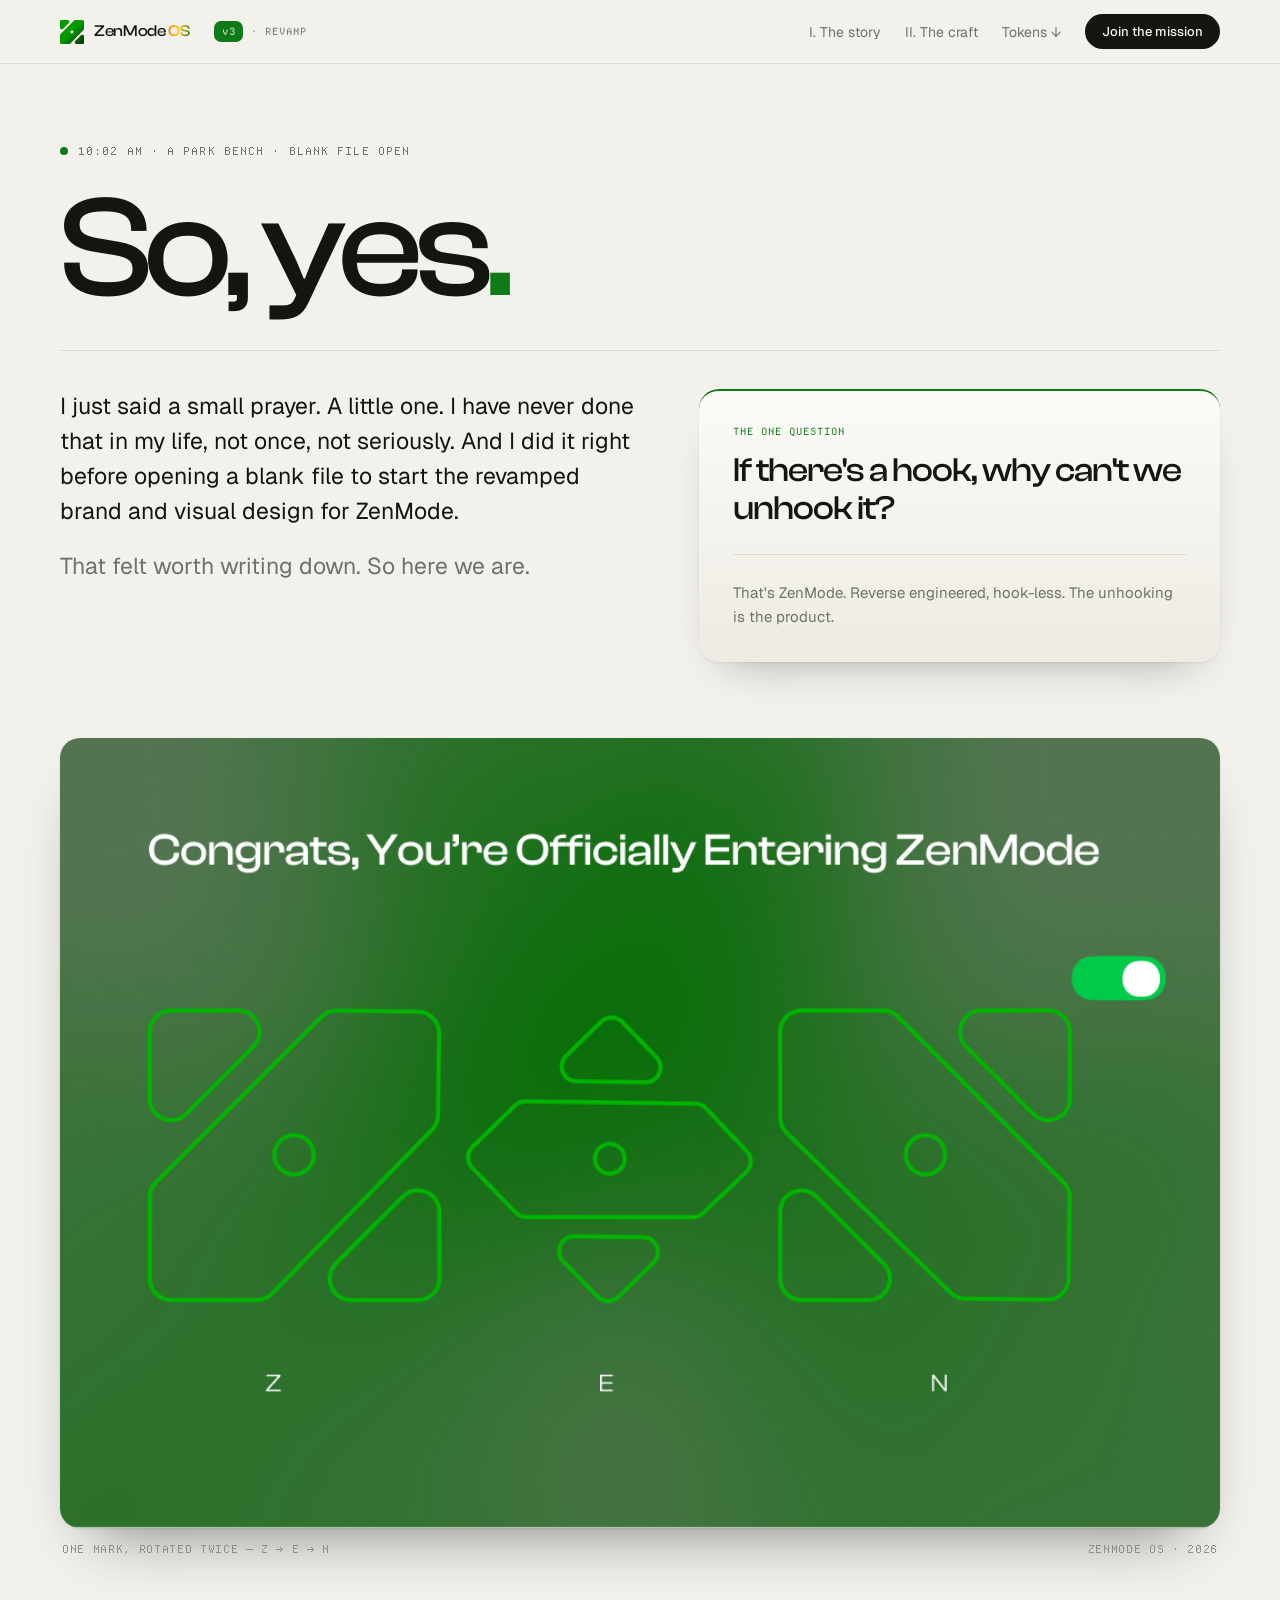
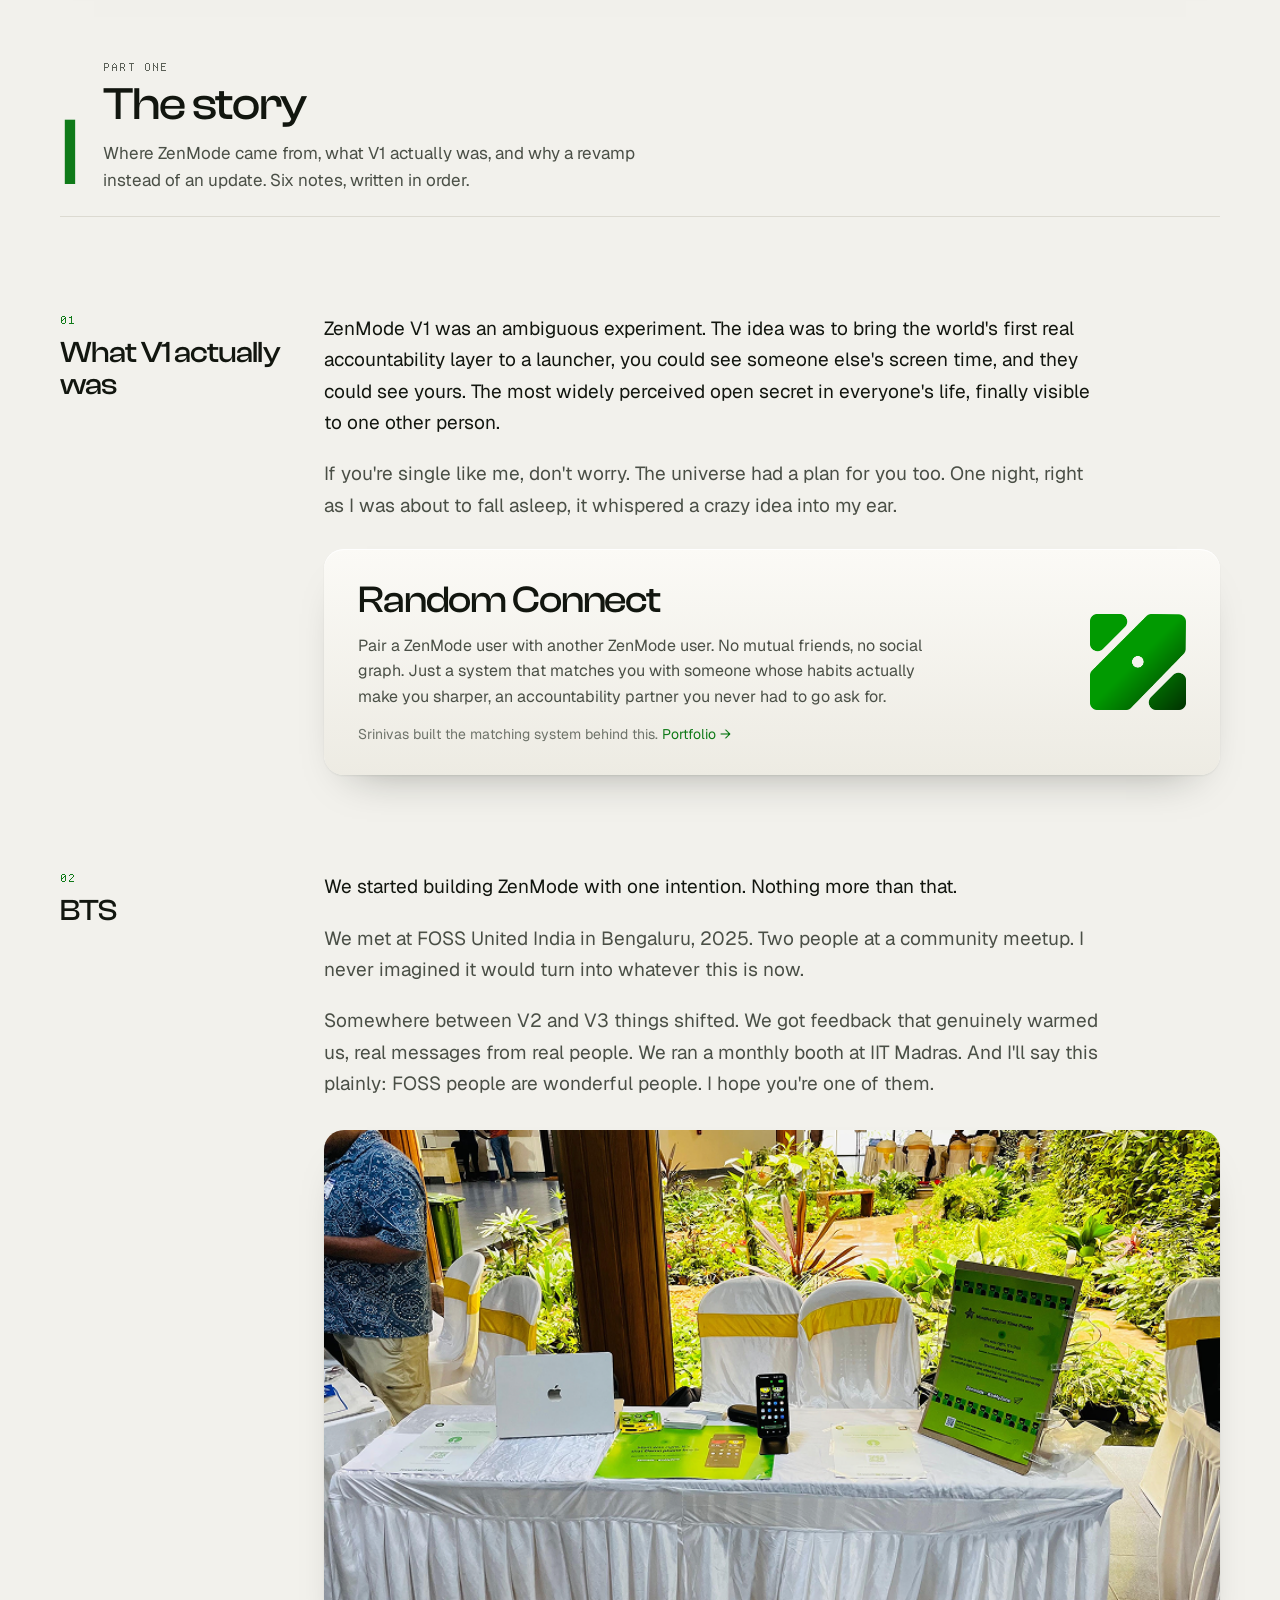
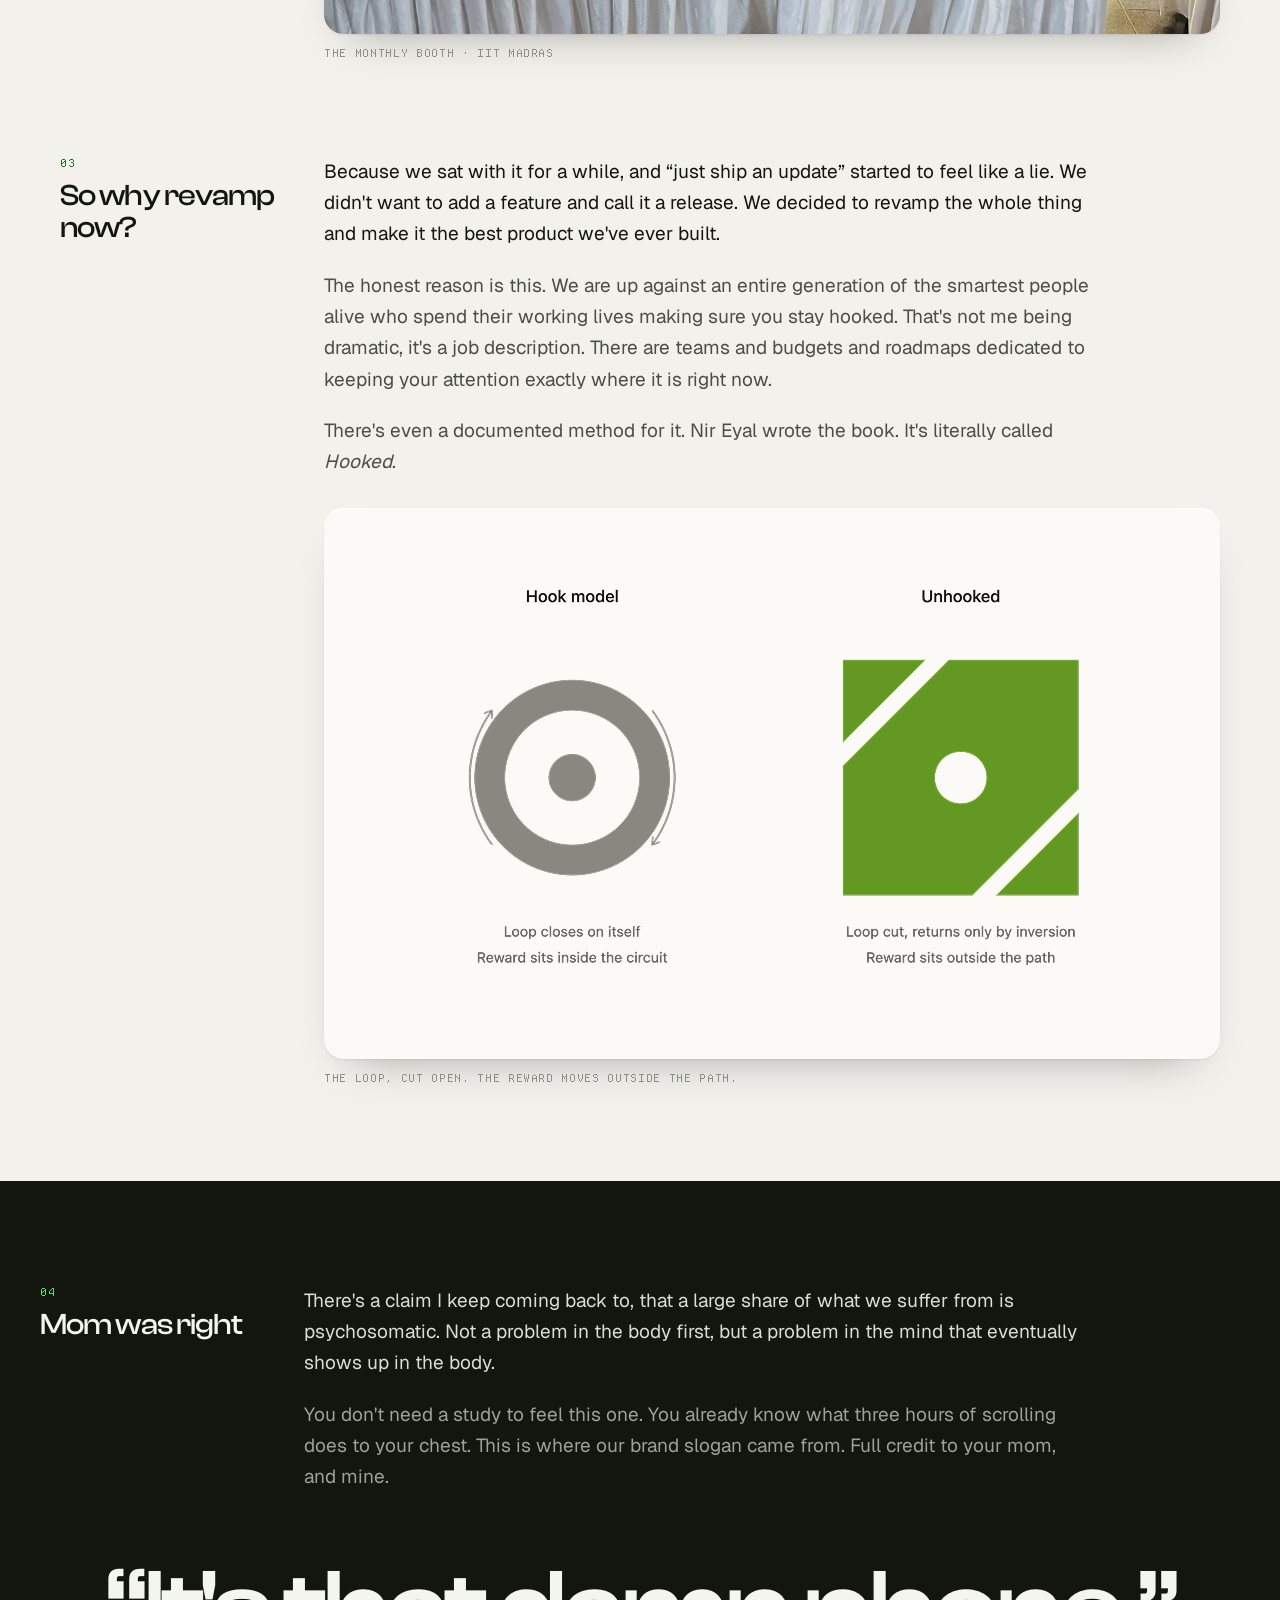
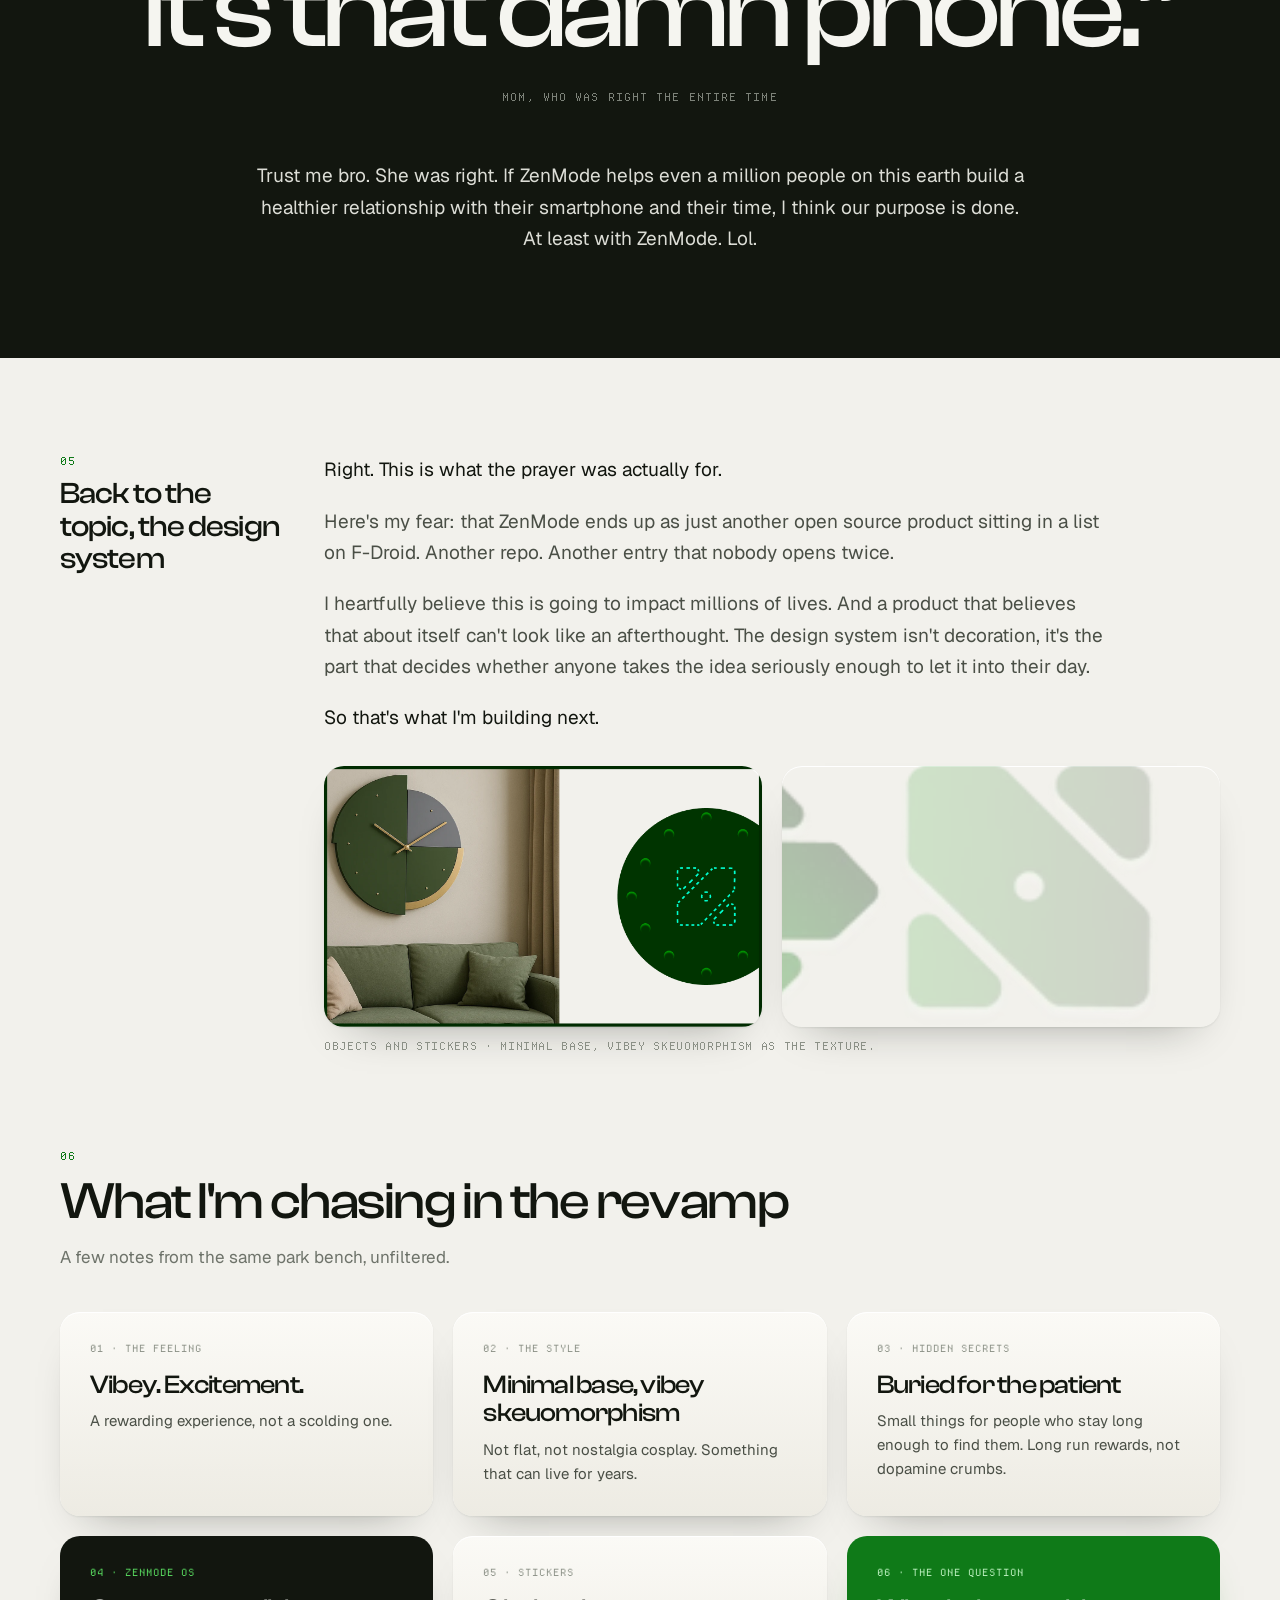
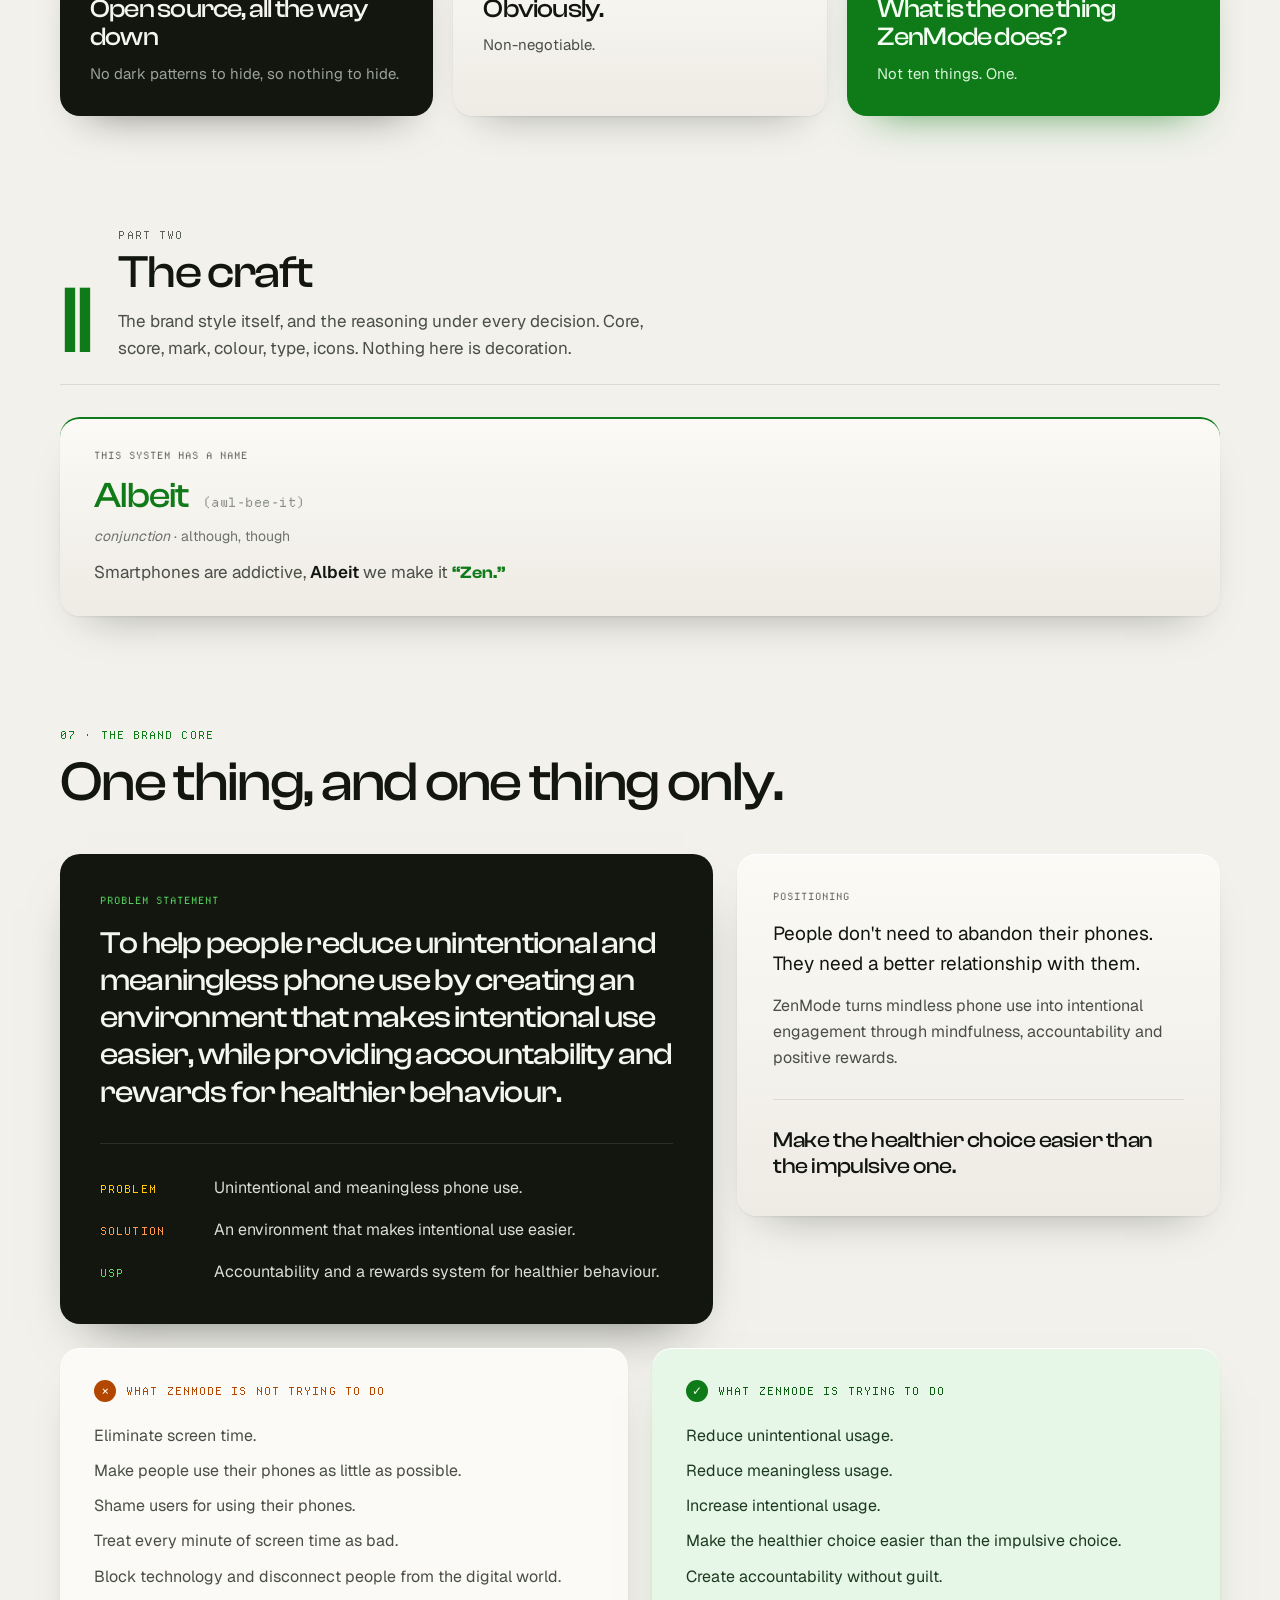
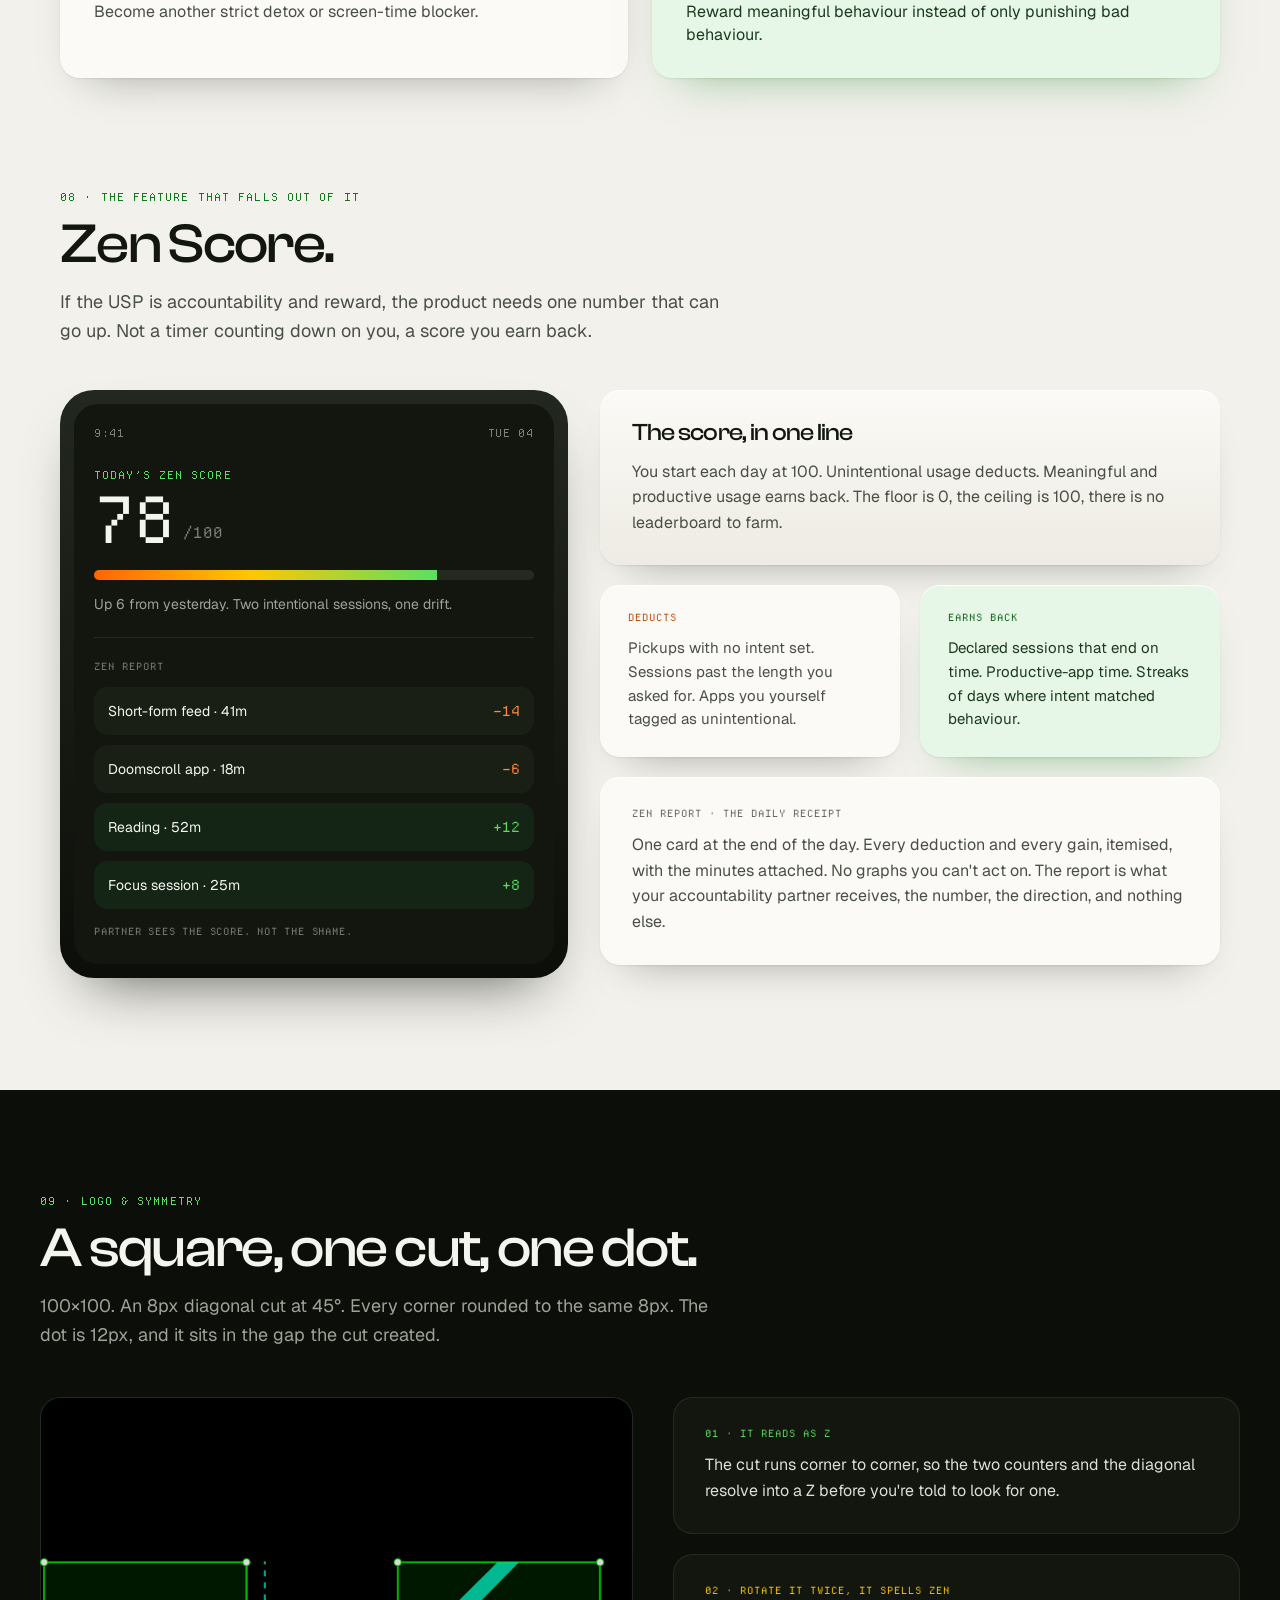
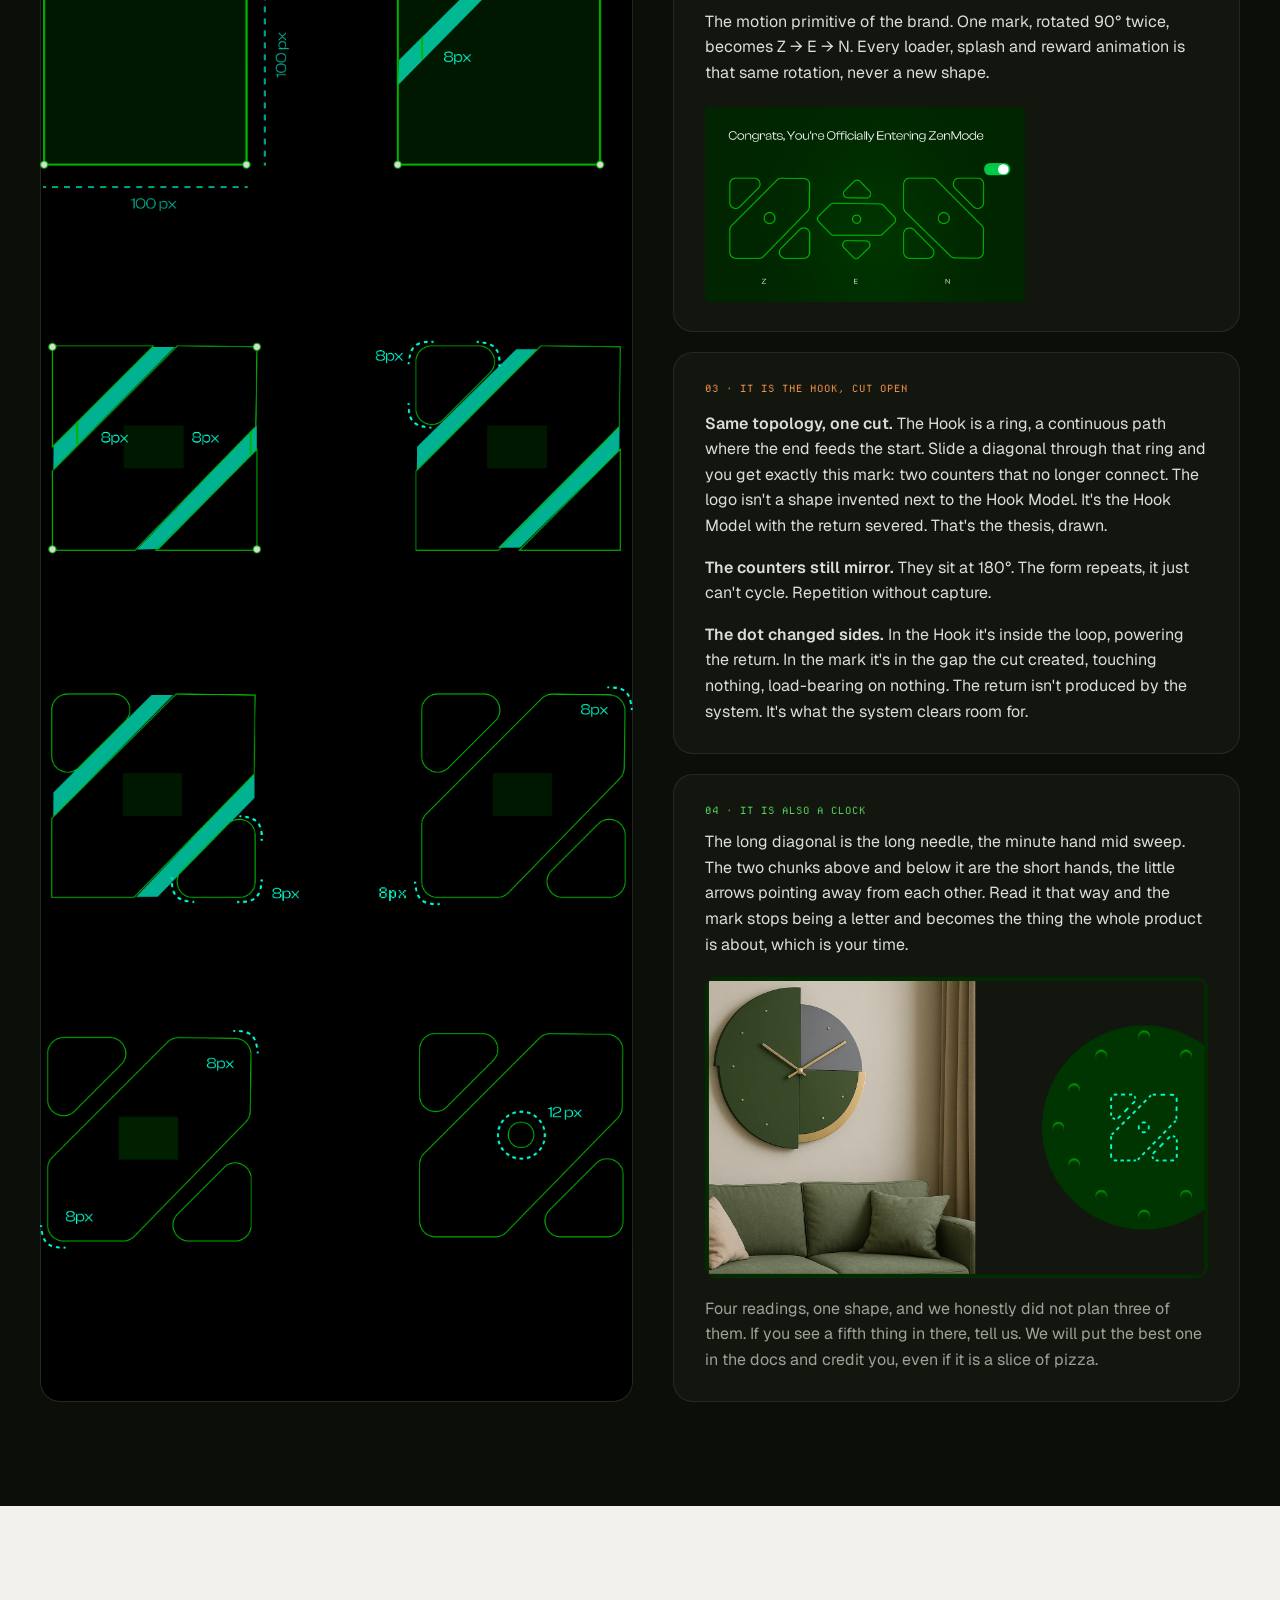
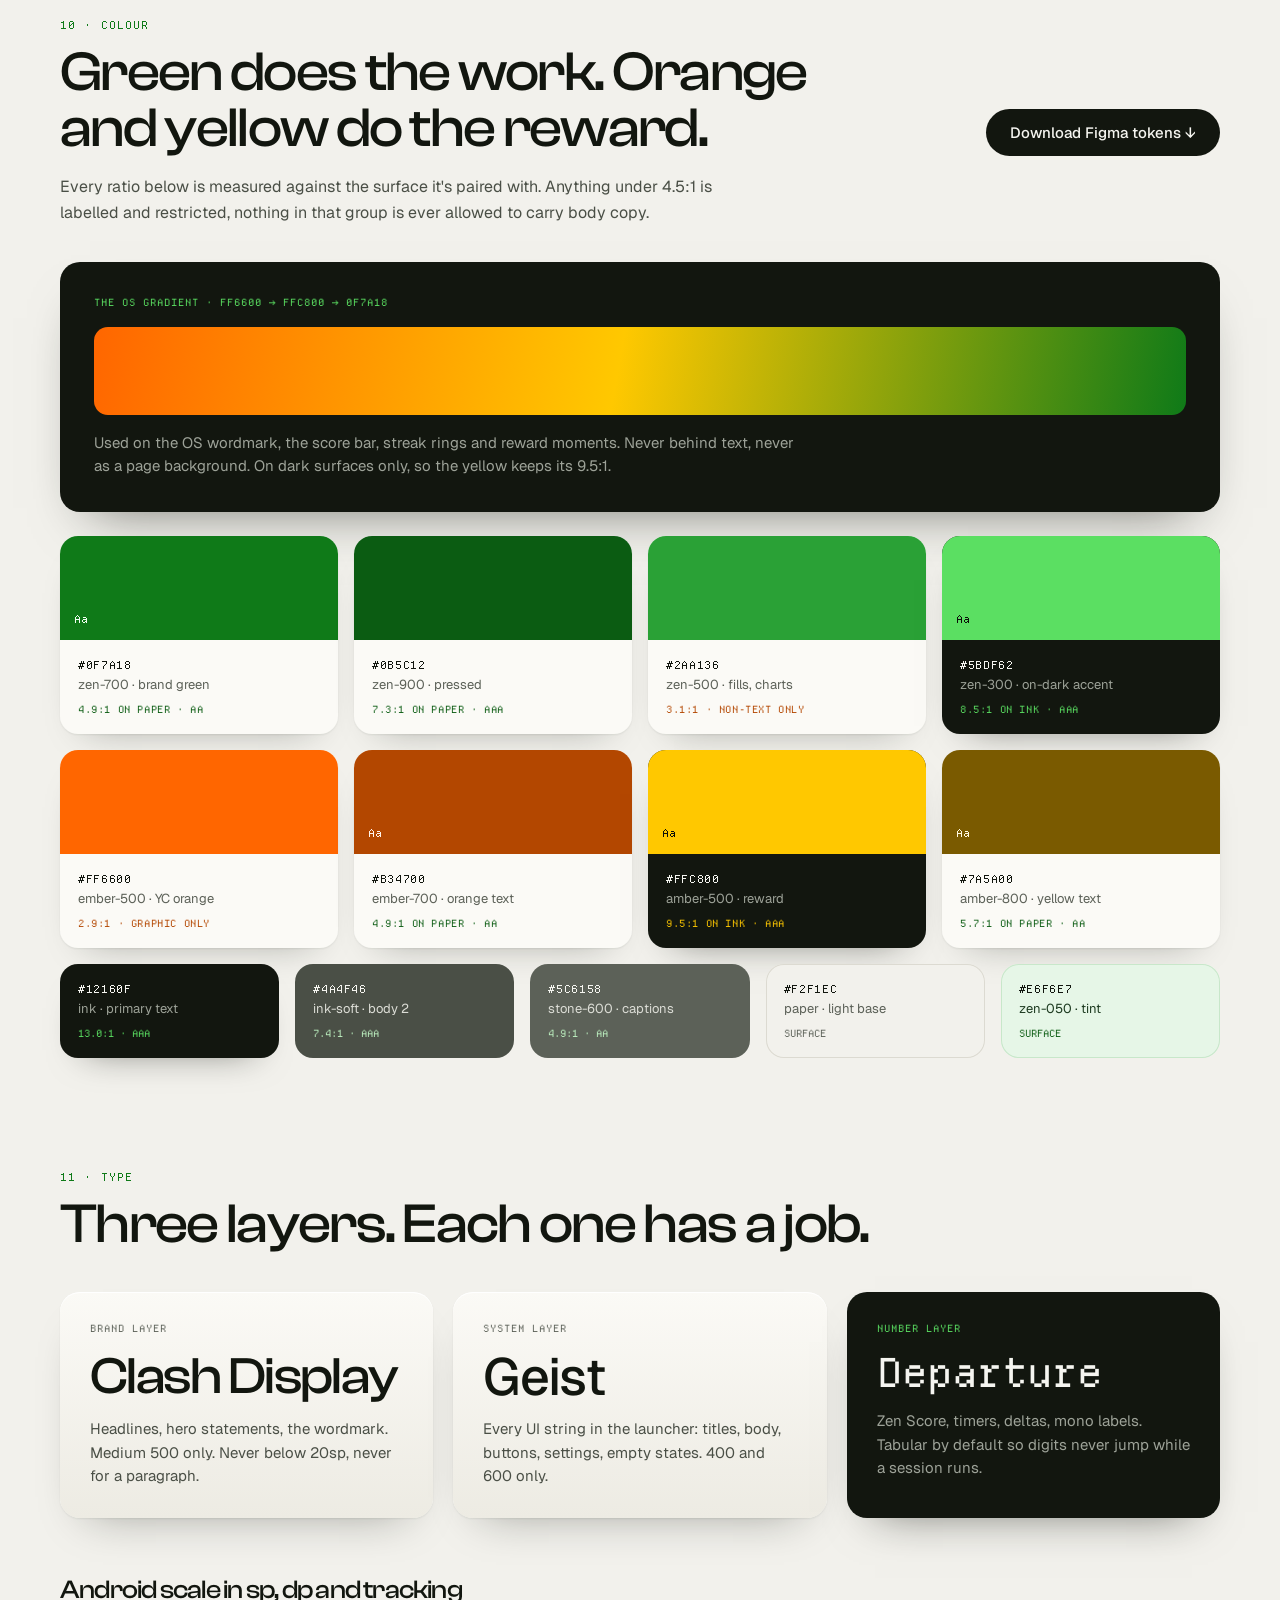
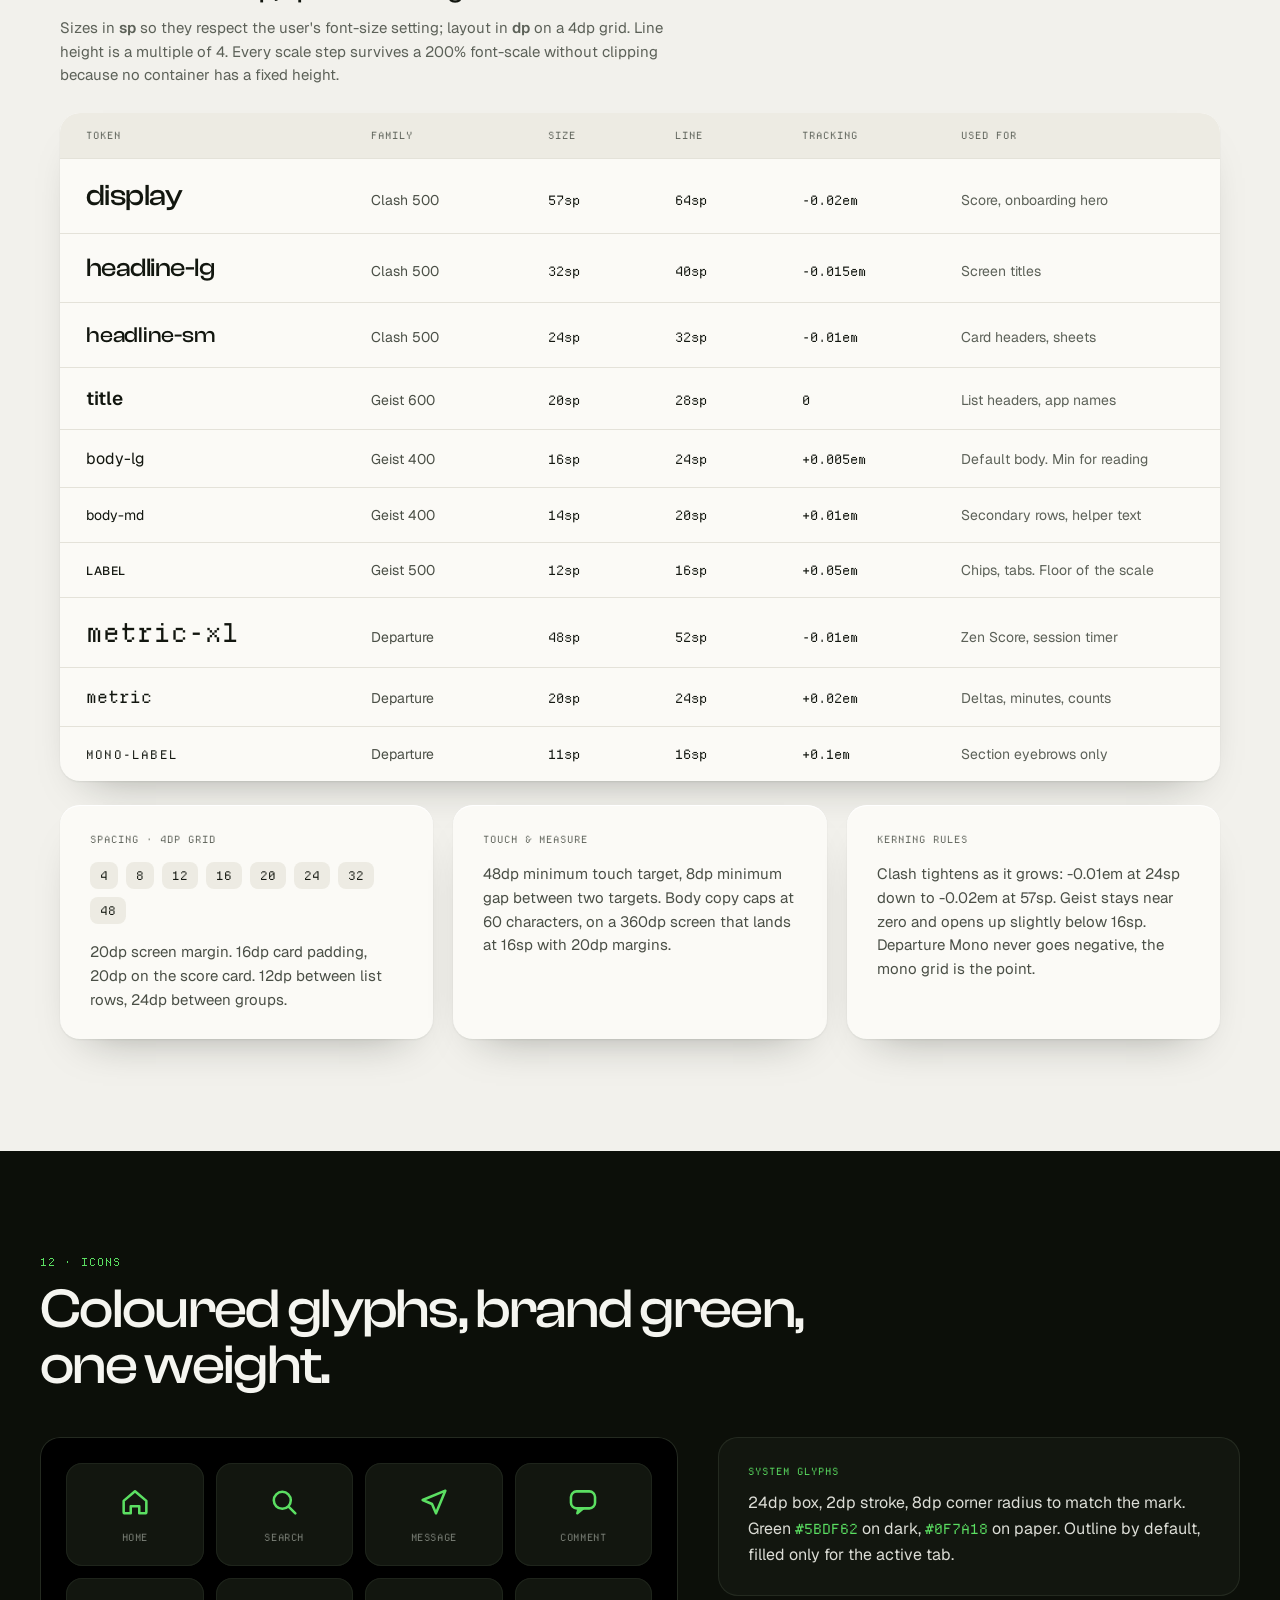
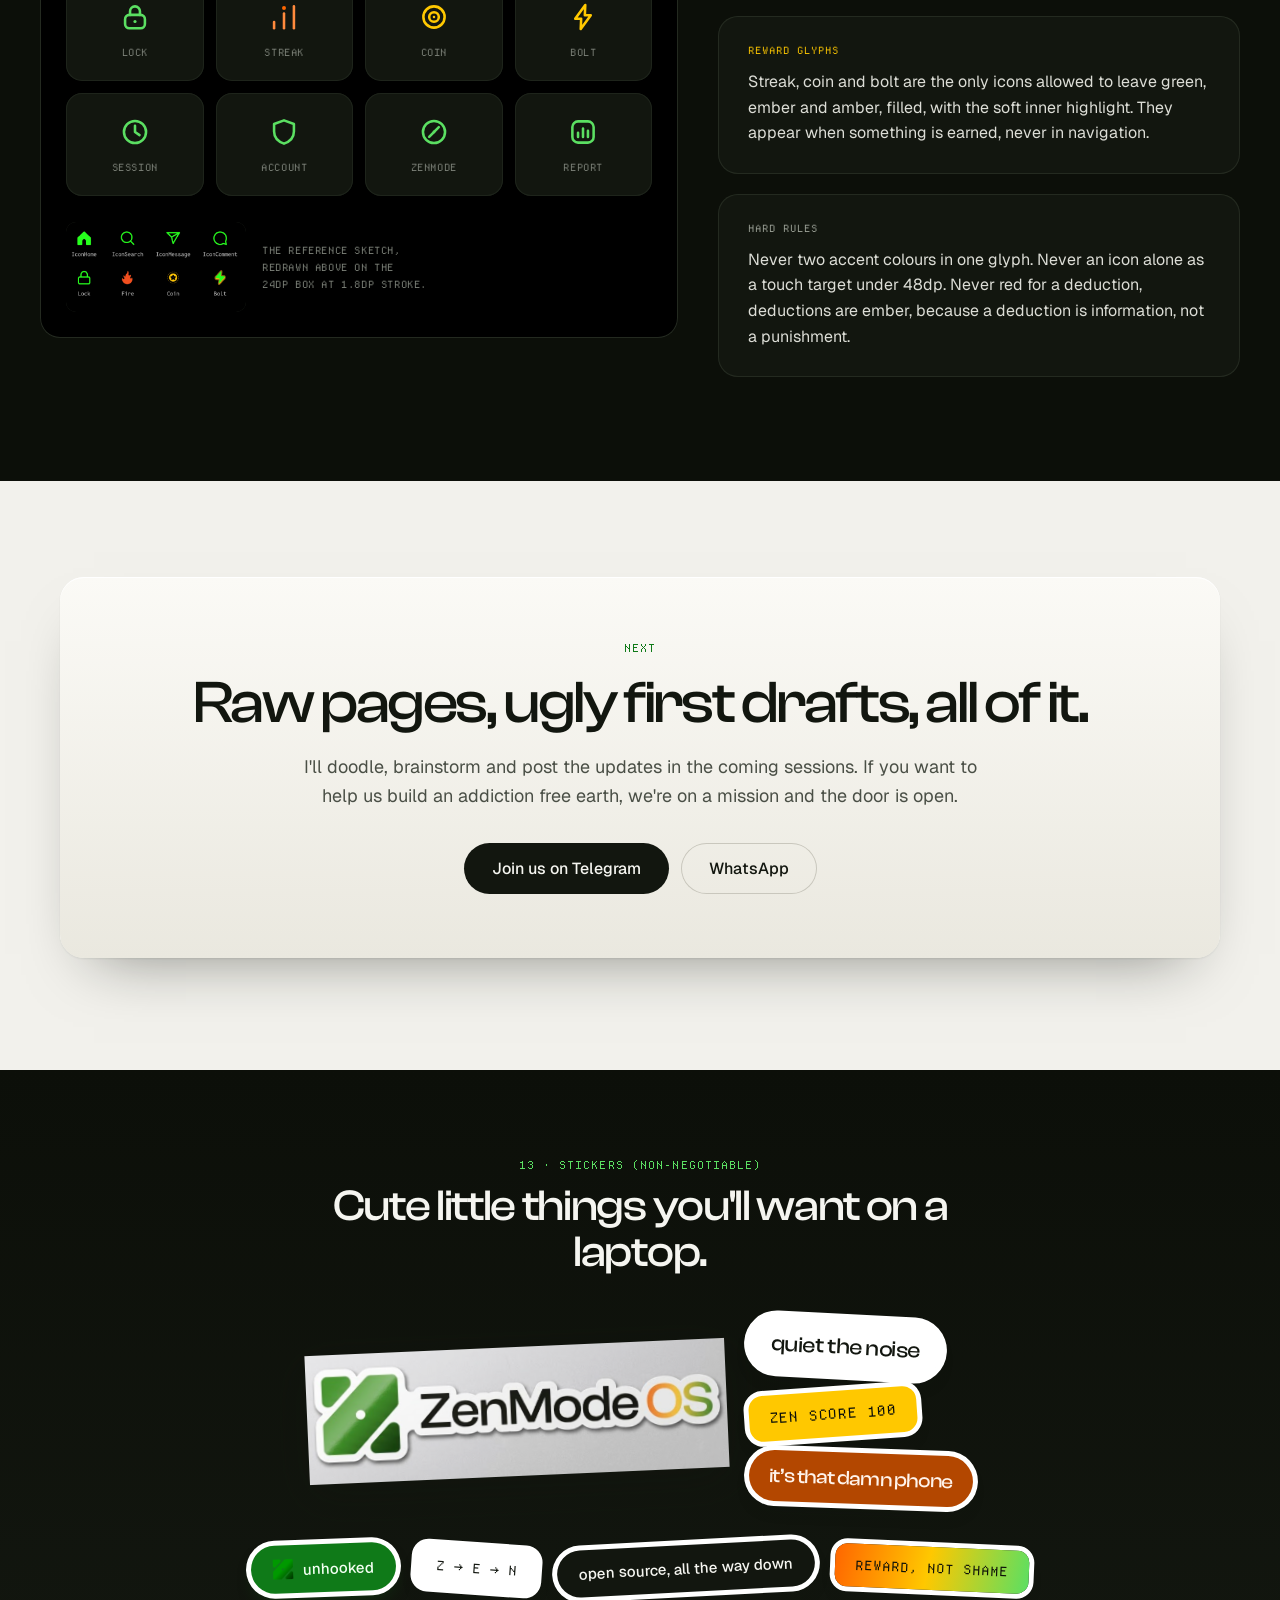
==== commit ef04b0ca: "Revert "Build the end-to-end ZenMode OS site" This reverts commit e5421c9676b03ff65bcbb78517b76d953b" ====
--- a/index.html
+++ b/index.html
@@ -3,308 +3,800 @@
 <head>
 <meta charset="utf-8" />
 <meta name="viewport" content="width=device-width, initial-scale=1" />
-<title>ZenMode OS &middot; Unhook the phone, keep the phone</title>
-<meta name="description" content="ZenMode OS is an open source Android launcher that makes the intentional choice easier than the impulsive one. One Zen Score, real accountability, and rewards that land in gold instead of dopamine." />
-<link rel="icon" href="assets/img/zm-logo.png" />
+<title>Albeit &middot; ZenMode OS Brand Style</title>
+<meta name="description" content="Albeit, the ZenMode OS design system: the story, the brand core, Zen Score, logo &amp; symmetry, colour, type, icons and stickers." />
 <link rel="preconnect" href="https://fonts.googleapis.com" />
 <link rel="preconnect" href="https://fonts.gstatic.com" crossorigin />
 <link href="https://fonts.googleapis.com/css2?family=Geist:wght@300;400;500;600;700&display=swap" rel="stylesheet" />
-<link rel="stylesheet" href="css/site.css" />
+<link rel="stylesheet" href="css/style.css" />
 </head>
 <body>
 
-<header class="site-header">
-  <nav>
-    <a href="./" class="brand-mark">
-      <img src="assets/img/zm-logo.png" alt="" />
-      <span>ZenMode <span class="os">OS</span></span>
-    </a>
-    <span class="ver-pill">v3</span>
-    <div class="nav-spacer"></div>
-    <div class="nav-group">
-      <a href="#system" class="nav-link">The system</a>
-      <a href="#gold" class="nav-link">Gold Invest</a>
-      <a href="brand/" class="nav-link">Brand</a>
-      <a href="terms/" class="nav-link">Legal</a>
-    </div>
-    <a href="#get" class="btn btn-dark btn-sm">Get ZenMode</a>
+<div id="zm-root" style="background:#F2F1EC;min-height:100vh;overflow-x:hidden">
+
+  <header style="position:sticky;top:0;z-index:50;background:rgba(242,241,236,0.9);backdrop-filter:blur(12px);border-bottom:1px solid #DCDAD1">
+    <nav style="max-width:1240px;margin:0 auto;padding:14px 40px;display:flex;align-items:center;flex-wrap:wrap;gap:10px 24px">
+      <a href="#top" style="display:flex;align-items:center;gap:10px;color:#12160F;flex:none">
+        <img src="assets/img/zm-logo.png" alt="" style="width:24px;height:24px;object-fit:contain" />
+        <span style="font-family:'Clash Display',sans-serif;font-weight:500;font-size:16px;letter-spacing:-0.02em;white-space:nowrap">ZenMode <span style="background:linear-gradient(100deg,#FF6600 0%,#FFC800 48%,#0F7A18 100%);-webkit-background-clip:text;background-clip:text;-webkit-text-fill-color:transparent;color:#FF6600">OS</span></span>
+      </a>
+      <span style="display:flex;align-items:center;gap:8px;flex:none;white-space:nowrap">
+        <span style="font-family:'Departure Mono',monospace;font-size:10px;letter-spacing:0.08em;color:#F2FFF2;background:#0F7A18;padding:4px 8px;border-radius:7px">v3</span>
+        <span style="font-family:'Departure Mono',monospace;font-size:10px;letter-spacing:0.1em;color:#6E736A">&middot; REVAMP</span>
+      </span>
+      <div style="flex:1"></div>
+      <div class="nav-links-group" style="display:flex;align-items:center;gap:6px 24px;font-size:14px;color:#6E736A">
+        <a href="#part-story" class="nav-link">I. The story</a>
+        <a href="#part-craft" class="nav-link">II. The craft</a>
+        <a href="assets/zenmode-tokens.json" download="zenmode-tokens.json" class="nav-link nav-link-accent">Tokens &darr;</a>
+      </div>
+      <a href="#next" class="btn-primary nav-cta" style="font-size:13px;font-weight:500;padding:9px 17px;white-space:nowrap;flex:none">Join the mission</a>
+    </nav>
+  </header>
+
+  <nav id="zm-rail" class="zm-rail" aria-label="Sections" style="position:fixed;left:14px;top:50%;transform:translateY(-50%);z-index:40;width:120px;padding:13px 10px;border-radius:14px;background:rgba(250,249,245,0.97);backdrop-filter:blur(14px);box-shadow:inset 0 0 0 1px rgba(18,22,15,0.14), 0 20px 40px -24px rgba(18,22,15,0.6)">
+    <div style="font-family:'Departure Mono',monospace;font-size:8px;letter-spacing:0.1em;color:#6E736A">I &middot; THE STORY</div>
+    <div style="display:grid;gap:2px;margin-top:8px">
+      <a href="#v1" data-rail="v1" class="rail-link"><span class="num">01</span>V1</a>
+      <a href="#bts" data-rail="bts" class="rail-link"><span class="num">02</span>BTS</a>
+      <a href="#why" data-rail="why" class="rail-link"><span class="num">03</span>WHY NOW</a>
+      <a href="#mom" data-rail="mom" class="rail-link"><span class="num">04</span>MOM</a>
+      <a href="#system" data-rail="system" class="rail-link"><span class="num">05</span>SYSTEM</a>
+      <a href="#chasing" data-rail="chasing" class="rail-link"><span class="num">06</span>CHASING</a>
+    </div>
+    <div style="height:1px;background:rgba(18,22,15,0.1);margin:12px 0"></div>
+    <div style="font-family:'Departure Mono',monospace;font-size:8px;letter-spacing:0.1em;color:#6E736A">II &middot; THE CRAFT</div>
+    <div style="display:grid;gap:2px;margin-top:8px">
+      <a href="#core" data-rail="core" class="rail-link"><span class="num">07</span>CORE</a>
+      <a href="#score" data-rail="score" class="rail-link"><span class="num">08</span>ZEN SCORE</a>
+      <a href="#logo" data-rail="logo" class="rail-link"><span class="num">09</span>LOGO</a>
+      <a href="#colour" data-rail="colour" class="rail-link"><span class="num">10</span>COLOUR</a>
+      <a href="#type" data-rail="type" class="rail-link"><span class="num">11</span>TYPE</a>
+      <a href="#icons" data-rail="icons" class="rail-link"><span class="num">12</span>ICONS</a>
+      <a href="#stickers" data-rail="stickers" class="rail-link"><span class="num">13</span>STICKERS</a>
+    </div>
   </nav>
-</header>
-
-<main>
-
-  <!-- hero -->
-  <section class="band" style="padding-top:88px">
-    <div class="wrap">
-      <div style="display:flex;align-items:center;gap:10px">
-        <span style="width:8px;height:8px;border-radius:999px;background:#0F7A18;animation:zm-pulse 3.4s ease-in-out infinite"></span>
-        <span class="eyebrow eyebrow-muted">OPEN SOURCE &middot; ANDROID LAUNCHER &middot; V3 REVAMP</span>
-      </div>
-      <h1 class="h-hero" style="margin-top:28px;max-width:16ch">Unhook the phone<span style="color:#0F7A18">.</span> Keep the phone<span style="color:#0F7A18">.</span></h1>
-      <div class="grid-split" style="margin-top:40px">
+
+  <section id="top" style="max-width:1240px;margin:0 auto;padding:80px 40px 0">
+    <div style="display:flex;align-items:center;gap:10px">
+      <span style="width:8px;height:8px;border-radius:999px;background:#0F7A18;animation:zm-pulse 3.4s ease-in-out infinite"></span>
+      <span style="font-family:'Departure Mono',monospace;font-size:11px;letter-spacing:0.1em;color:#6E736A">10:02 AM &middot; A PARK BENCH &middot; BLANK FILE OPEN</span>
+    </div>
+    <h1 class="hero-title" style="font-size:144px;line-height:86%;letter-spacing:-0.055em;margin:30px 0 0">So, yes<span style="color:#0F7A18">.</span></h1>
+    <div style="height:1px;background:#DCDAD1;margin:38px 0 0"></div>
+    <div class="g2" style="display:grid;grid-template-columns:1.05fr 0.95fr;gap:64px;margin-top:38px;align-items:start">
+      <div>
+        <p style="font-size:23px;line-height:152%;color:#12160F;margin:0;text-wrap:pretty">I just said a small prayer. A little one. I have never done that in my life, not once, not seriously. And I did it right before opening a blank file to start the revamped brand and visual design for ZenMode.</p>
+        <p style="font-size:23px;line-height:152%;color:#6E736A;margin:20px 0 0">That felt worth writing down. So here we are.</p>
+      </div>
+      <div style="border-radius:20px;padding:34px;background:linear-gradient(#FBFAF6,#EDEBE3);box-shadow:inset 0 1px 0 #FFFFFF, 0 1px 2px rgba(18,22,15,0.07), 0 22px 44px -28px rgba(18,22,15,0.4);border-top:2px solid #0F7A18">
+        <div style="font-family:'Departure Mono',monospace;font-size:10px;letter-spacing:0.1em;color:#0F7A18">THE ONE QUESTION</div>
+        <p style="font-family:'Clash Display',sans-serif;font-weight:500;font-size:34px;line-height:112%;letter-spacing:-0.03em;margin:14px 0 0">If there's a hook, why can't we unhook it?</p>
+        <div style="height:1px;background:#DCDAD1;margin:26px 0"></div>
+        <p style="font-size:15px;line-height:158%;color:#6E736A;margin:0">That's ZenMode. Reverse engineered, hook-less. The unhooking is the product.</p>
+      </div>
+    </div>
+    <figure style="margin:76px 0 0">
+      <img src="assets/img/zen-hero.png" alt="ZEN wordmark built from three cut-square glyphs, on a green field" style="width:100%;display:block;border-radius:20px;box-shadow:0 1px 2px rgba(18,22,15,0.1), 0 34px 60px -34px rgba(18,22,15,0.55)" />
+      <figcaption style="display:flex;justify-content:space-between;gap:20px;flex-wrap:wrap;font-family:'Departure Mono',monospace;font-size:11px;letter-spacing:0.06em;color:#8B9086;margin:14px 2px 0">
+        <span>ONE MARK, ROTATED TWICE &mdash; Z &rarr; E &rarr; N</span>
+        <span>ZENMODE OS &middot; 2026</span>
+      </figcaption>
+    </figure>
+  </section>
+
+  <section id="part-story" style="max-width:1240px;margin:0 auto;padding:104px 40px 0">
+    <div style="display:flex;align-items:flex-end;gap:28px;flex-wrap:wrap;padding-bottom:22px;border-bottom:1px solid #DCDAD1">
+      <div class="part-numeral" style="font-family:'Clash Display',sans-serif;font-weight:500;font-size:96px;line-height:82%;letter-spacing:-0.05em;color:#0F7A18">I</div>
+      <div style="flex:1;min-width:280px">
+        <div style="font-family:'Departure Mono',monospace;font-size:11px;letter-spacing:0.1em;color:#5C6158">PART ONE</div>
+        <h2 class="section-h2" style="font-size:46px;line-height:100%;margin:8px 0 0">The story</h2>
+        <p style="font-size:17px;line-height:158%;color:#4A4F46;margin:12px 0 0;max-width:52ch">Where ZenMode came from, what V1 actually was, and why a revamp instead of an update. Six notes, written in order.</p>
+      </div>
+    </div>
+  </section>
+
+  <section id="v1" style="max-width:1240px;margin:0 auto;padding:96px 40px 0">
+    <div class="sidebar" style="display:grid;grid-template-columns:220px 1fr;gap:44px;align-items:start">
+      <div style="position:sticky;top:96px">
+        <div style="font-family:'Departure Mono',monospace;font-size:11px;letter-spacing:0.1em;color:#0F7A18">01</div>
+        <h2 style="font-size:30px;line-height:108%;margin:10px 0 0">What V1 actually was</h2>
+      </div>
+      <div>
+        <p style="font-size:19px;line-height:165%;margin:0;max-width:60ch">ZenMode V1 was an ambiguous experiment. The idea was to bring the world's first real accountability layer to a launcher, you could see someone else's screen time, and they could see yours. The most widely perceived open secret in everyone's life, finally visible to one other person.</p>
+        <p style="font-size:19px;line-height:165%;margin:20px 0 0;max-width:60ch;color:#4A4F46">If you're single like me, don't worry. The universe had a plan for you too. One night, right as I was about to fall asleep, it whispered a crazy idea into my ear.</p>
+        <div style="border-radius:20px;padding:32px 34px;margin-top:28px;background:linear-gradient(#FBFAF6,#EDEBE3);box-shadow:inset 0 1px 0 #FFFFFF, 0 1px 2px rgba(18,22,15,0.07), 0 22px 44px -28px rgba(18,22,15,0.4);display:grid;grid-template-columns:1fr auto;gap:26px;align-items:center">
+          <div>
+            <h3 style="font-size:38px;line-height:104%;margin:0">Random Connect</h3>
+            <p style="font-size:16px;line-height:160%;color:#4A4F46;margin:12px 0 0;max-width:52ch">Pair a ZenMode user with another ZenMode user. No mutual friends, no social graph. Just a system that matches you with someone whose habits actually make you sharper, an accountability partner you never had to go ask for.</p>
+            <p style="font-size:14px;color:#6E736A;margin:16px 0 0">Srinivas built the matching system behind this. <a href="#">Portfolio &rarr;</a></p>
+          </div>
+          <img src="assets/img/zm-logo.png" alt="" style="width:96px;height:96px;object-fit:contain" />
+        </div>
+      </div>
+    </div>
+  </section>
+
+  <section id="bts" style="max-width:1240px;margin:0 auto;padding:96px 40px 0">
+    <div class="sidebar" style="display:grid;grid-template-columns:220px 1fr;gap:44px;align-items:start">
+      <div style="position:sticky;top:96px">
+        <div style="font-family:'Departure Mono',monospace;font-size:11px;letter-spacing:0.1em;color:#0F7A18">02</div>
+        <h2 style="font-size:30px;line-height:108%;margin:10px 0 0">BTS</h2>
+      </div>
+      <div>
+        <p style="font-size:19px;line-height:165%;margin:0;max-width:60ch">We started building ZenMode with one intention. Nothing more than that.</p>
+        <p style="font-size:19px;line-height:165%;margin:20px 0 0;max-width:60ch;color:#4A4F46">We met at FOSS United India in Bengaluru, 2025. Two people at a community meetup. I never imagined it would turn into whatever this is now.</p>
+        <p style="font-size:19px;line-height:165%;margin:20px 0 0;max-width:60ch;color:#4A4F46">Somewhere between V2 and V3 things shifted. We got feedback that genuinely warmed us, real messages from real people. We ran a monthly booth at IIT Madras. And I'll say this plainly: FOSS people are wonderful people. I hope you're one of them.</p>
+        <div style="border-radius:20px;overflow:hidden;margin-top:30px;box-shadow:inset 0 1px 0 #FFFFFF, 0 1px 2px rgba(18,22,15,0.07), 0 22px 44px -28px rgba(18,22,15,0.4)">
+          <img src="assets/img/booth.png" alt="The ZenMode booth at a FOSS meetup" style="width:100%;display:block" />
+        </div>
+        <p style="font-family:'Departure Mono',monospace;font-size:11px;letter-spacing:0.06em;color:#8B9086;margin:12px 0 0">THE MONTHLY BOOTH &middot; IIT MADRAS</p>
+      </div>
+    </div>
+  </section>
+
+  <section id="why" style="max-width:1240px;margin:0 auto;padding:96px 40px 0">
+    <div class="sidebar" style="display:grid;grid-template-columns:220px 1fr;gap:44px;align-items:start">
+      <div style="position:sticky;top:96px">
+        <div style="font-family:'Departure Mono',monospace;font-size:11px;letter-spacing:0.1em;color:#0F7A18">03</div>
+        <h2 style="font-size:30px;line-height:108%;margin:10px 0 0">So why revamp now?</h2>
+      </div>
+      <div>
+        <p style="font-size:19px;line-height:165%;margin:0;max-width:60ch">Because we sat with it for a while, and &ldquo;just ship an update&rdquo; started to feel like a lie. We didn't want to add a feature and call it a release. We decided to revamp the whole thing and make it the best product we've ever built.</p>
+        <p style="font-size:19px;line-height:165%;margin:20px 0 0;max-width:60ch;color:#4A4F46">The honest reason is this. We are up against an entire generation of the smartest people alive who spend their working lives making sure you stay hooked. That's not me being dramatic, it's a job description. There are teams and budgets and roadmaps dedicated to keeping your attention exactly where it is right now.</p>
+        <p style="font-size:19px;line-height:165%;margin:20px 0 0;max-width:60ch;color:#4A4F46">There's even a documented method for it. Nir Eyal wrote the book. It's literally called <em>Hooked</em>.</p>
+        <div style="border-radius:20px;padding:40px;margin-top:30px;background:#FBFAF6;box-shadow:inset 0 1px 0 #FFFFFF, 0 1px 2px rgba(18,22,15,0.07), 0 22px 44px -28px rgba(18,22,15,0.4)">
+          <img src="assets/img/hook-unhooked.png" alt="The hook model beside the unhooked model" style="width:100%;max-width:801px;display:block;margin:0 auto" />
+        </div>
+        <p style="font-family:'Departure Mono',monospace;font-size:11px;letter-spacing:0.06em;color:#8B9086;margin:12px 0 0">THE LOOP, CUT OPEN. THE REWARD MOVES OUTSIDE THE PATH.</p>
+      </div>
+    </div>
+  </section>
+
+  <section id="mom" style="margin-top:96px;background:#12160F;color:#F5F5F0;padding:104px 40px">
+    <div style="max-width:1240px;margin:0 auto">
+      <div class="sidebar" style="display:grid;grid-template-columns:220px 1fr;gap:44px;align-items:start">
         <div>
-          <p class="lede-lg">ZenMode OS is an Android launcher built on one idea: make the healthier choice easier than the impulsive one. Not a blocker, not a detox, not a lecture about your screen time.</p>
-          <div style="display:flex;gap:12px;flex-wrap:wrap;margin-top:28px">
-            <a href="#get" class="btn btn-dark">Get ZenMode</a>
-            <a href="brand/" class="btn btn-ghost">Read the brand system</a>
-          </div>
-        </div>
-        <div class="card card-accent">
-          <div class="eyebrow">THE ONE QUESTION</div>
-          <p style="font-family:'Clash Display',sans-serif;font-weight:500;font-size:30px;line-height:114%;letter-spacing:-0.03em;color:#12160F;margin-top:14px">If there's a hook, why can't we unhook it?</p>
-          <hr class="rule" style="margin:24px 0" />
-          <p style="margin-top:0">That's ZenMode. Reverse engineered, hook-less. The unhooking is the product.</p>
-        </div>
-      </div>
-      <figure style="margin:64px 0 0">
-        <img src="assets/img/zen-hero.png" alt="The ZEN wordmark, one mark rotated twice" style="width:100%;display:block;border-radius:20px;box-shadow:0 1px 2px rgba(18,22,15,0.1), 0 34px 60px -34px rgba(18,22,15,0.55)" />
-      </figure>
-    </div>
-  </section>
-
-  <!-- the one thing -->
-  <section class="band" id="system">
-    <div class="wrap">
-      <div class="eyebrow">01 &middot; THE ONE THING</div>
-      <h2 class="h-section" style="margin-top:12px;max-width:22ch">One number that can go up.</h2>
-      <p class="lede" style="margin-top:16px">Most screen-time tools count down on you. ZenMode gives you a score you earn back, a person who sees it, and a reward worth keeping.</p>
-      <div class="grid-split" style="margin-top:40px">
-        <div class="card-dark">
-          <div class="eyebrow eyebrow-on-dark">PROBLEM STATEMENT</div>
-          <p style="font-family:'Clash Display',sans-serif;font-weight:500;font-size:27px;line-height:124%;letter-spacing:-0.025em;color:#F5F5F0;margin-top:16px">To help people reduce unintentional and meaningless phone use by creating an environment that makes intentional use easier, while providing accountability and rewards for healthier behaviour.</p>
-          <hr style="height:1px;background:#2A2F26;border:0;margin:28px 0" />
-          <div style="display:grid;gap:16px">
-            <div style="display:grid;grid-template-columns:92px 1fr;gap:16px;align-items:baseline">
-              <span class="mono" style="font-size:11px;letter-spacing:0.1em;color:#FFC800">PROBLEM</span>
-              <span style="font-size:15px;line-height:152%;color:#DCDDD6">Unintentional and meaningless phone use.</span>
+          <div style="font-family:'Departure Mono',monospace;font-size:11px;letter-spacing:0.1em;color:#5BDF62">04</div>
+          <h2 style="font-size:30px;line-height:108%;margin:10px 0 0">Mom was right</h2>
+        </div>
+        <div>
+          <p style="font-size:19px;line-height:165%;margin:0;max-width:60ch;color:#DCDDD6">There's a claim I keep coming back to, that a large share of what we suffer from is psychosomatic. Not a problem in the body first, but a problem in the mind that eventually shows up in the body.</p>
+          <p style="font-size:19px;line-height:165%;margin:20px 0 0;max-width:60ch;color:#9DA298">You don't need a study to feel this one. You already know what three hours of scrolling does to your chest. This is where our brand slogan came from. Full credit to your mom, and mine.</p>
+        </div>
+      </div>
+      <blockquote style="margin:64px 0 0;text-align:center">
+        <p class="quote-title" style="font-family:'Clash Display',sans-serif;font-weight:500;font-size:112px;line-height:96%;letter-spacing:-0.045em;margin:0">&ldquo;It's that damn phone.&rdquo;</p>
+        <footer style="font-family:'Departure Mono',monospace;font-size:11px;letter-spacing:0.1em;color:#7D8279;margin-top:26px">MOM, WHO WAS RIGHT THE ENTIRE TIME</footer>
+      </blockquote>
+      <p style="font-size:19px;line-height:165%;color:#DCDDD6;max-width:60ch;margin:56px auto 0;text-align:center">Trust me bro. She was right. If ZenMode helps even a million people on this earth build a healthier relationship with their smartphone and their time, I think our purpose is done. At least with ZenMode. Lol.</p>
+    </div>
+  </section>
+
+  <section id="system" style="max-width:1240px;margin:0 auto;padding:96px 40px 0">
+    <div class="sidebar" style="display:grid;grid-template-columns:220px 1fr;gap:44px;align-items:start">
+      <div style="position:sticky;top:96px">
+        <div style="font-family:'Departure Mono',monospace;font-size:11px;letter-spacing:0.1em;color:#0F7A18">05</div>
+        <h2 style="font-size:30px;line-height:108%;margin:10px 0 0">Back to the topic, the design system</h2>
+      </div>
+      <div>
+        <p style="font-size:19px;line-height:165%;margin:0;max-width:60ch">Right. This is what the prayer was actually for.</p>
+        <p style="font-size:19px;line-height:165%;margin:20px 0 0;max-width:60ch;color:#4A4F46">Here's my fear: that ZenMode ends up as just another open source product sitting in a list on F-Droid. Another repo. Another entry that nobody opens twice.</p>
+        <p style="font-size:19px;line-height:165%;margin:20px 0 0;max-width:60ch;color:#4A4F46">I heartfully believe this is going to impact millions of lives. And a product that believes that about itself can't look like an afterthought. The design system isn't decoration, it's the part that decides whether anyone takes the idea seriously enough to let it into their day.</p>
+        <p style="font-size:19px;line-height:165%;margin:20px 0 0;max-width:60ch">So that's what I'm building next.</p>
+        <div style="display:grid;grid-template-columns:1fr 1fr;gap:20px;margin-top:32px">
+          <div style="border-radius:20px;overflow:hidden;box-shadow:inset 0 1px 0 #FFFFFF, 0 1px 2px rgba(18,22,15,0.07), 0 22px 44px -28px rgba(18,22,15,0.4)">
+            <img src="assets/img/clock-dial.png" alt="The ZenMode dial, an object study" style="width:100%;display:block" />
+          </div>
+          <div style="border-radius:20px;overflow:hidden;box-shadow:inset 0 1px 0 #FFFFFF, 0 1px 2px rgba(18,22,15,0.07), 0 22px 44px -28px rgba(18,22,15,0.4)">
+            <img src="assets/img/sticker-strip.webp" alt="Sticker sheet of ZenMode glyphs" style="width:100%;height:100%;object-fit:cover;display:block" />
+          </div>
+        </div>
+        <p style="font-family:'Departure Mono',monospace;font-size:11px;letter-spacing:0.06em;color:#8B9086;margin:12px 0 0">OBJECTS AND STICKERS &middot; MINIMAL BASE, VIBEY SKEUOMORPHISM AS THE TEXTURE.</p>
+      </div>
+    </div>
+  </section>
+
+  <section id="chasing" style="max-width:1240px;margin:0 auto;padding:96px 40px 0">
+    <div style="font-family:'Departure Mono',monospace;font-size:11px;letter-spacing:0.1em;color:#0F7A18">06</div>
+    <h2 class="section-h2" style="font-size:52px;line-height:102%;margin:12px 0 0;max-width:24ch">What I'm chasing in the revamp</h2>
+    <p style="font-size:17px;line-height:160%;color:#6E736A;margin:16px 0 0;max-width:52ch">A few notes from the same park bench, unfiltered.</p>
+    <div class="g3" style="display:grid;grid-template-columns:repeat(3,1fr);gap:20px;margin-top:40px">
+      <div style="border-radius:20px;padding:30px;background:linear-gradient(#FBFAF6,#EDEBE3);box-shadow:inset 0 1px 0 #FFFFFF, 0 1px 2px rgba(18,22,15,0.07), 0 22px 44px -28px rgba(18,22,15,0.4)">
+        <div style="font-family:'Departure Mono',monospace;font-size:10px;letter-spacing:0.1em;color:#8B9086">01 &middot; THE FEELING</div>
+        <h3 style="font-size:26px;line-height:110%;margin:16px 0 0">Vibey. Excitement.</h3>
+        <p style="font-size:15px;line-height:160%;color:#4A4F46;margin:10px 0 0">A rewarding experience, not a scolding one.</p>
+      </div>
+      <div style="border-radius:20px;padding:30px;background:linear-gradient(#FBFAF6,#EDEBE3);box-shadow:inset 0 1px 0 #FFFFFF, 0 1px 2px rgba(18,22,15,0.07), 0 22px 44px -28px rgba(18,22,15,0.4)">
+        <div style="font-family:'Departure Mono',monospace;font-size:10px;letter-spacing:0.1em;color:#8B9086">02 &middot; THE STYLE</div>
+        <h3 style="font-size:26px;line-height:110%;margin:16px 0 0">Minimal base, vibey skeuomorphism</h3>
+        <p style="font-size:15px;line-height:160%;color:#4A4F46;margin:10px 0 0">Not flat, not nostalgia cosplay. Something that can live for years.</p>
+      </div>
+      <div style="border-radius:20px;padding:30px;background:linear-gradient(#FBFAF6,#EDEBE3);box-shadow:inset 0 1px 0 #FFFFFF, 0 1px 2px rgba(18,22,15,0.07), 0 22px 44px -28px rgba(18,22,15,0.4)">
+        <div style="font-family:'Departure Mono',monospace;font-size:10px;letter-spacing:0.1em;color:#8B9086">03 &middot; HIDDEN SECRETS</div>
+        <h3 style="font-size:26px;line-height:110%;margin:16px 0 0">Buried for the patient</h3>
+        <p style="font-size:15px;line-height:160%;color:#4A4F46;margin:10px 0 0">Small things for people who stay long enough to find them. Long run rewards, not dopamine crumbs.</p>
+      </div>
+      <div style="border-radius:20px;padding:30px;background:#12160F;color:#F5F5F0;box-shadow:0 22px 44px -28px rgba(18,22,15,0.6)">
+        <div style="font-family:'Departure Mono',monospace;font-size:10px;letter-spacing:0.1em;color:#5BDF62">04 &middot; ZENMODE OS</div>
+        <h3 style="font-size:26px;line-height:110%;margin:16px 0 0">Open source, all the way down</h3>
+        <p style="font-size:15px;line-height:160%;color:#9DA298;margin:10px 0 0">No dark patterns to hide, so nothing to hide.</p>
+      </div>
+      <div style="border-radius:20px;padding:30px;background:linear-gradient(#FBFAF6,#EDEBE3);box-shadow:inset 0 1px 0 #FFFFFF, 0 1px 2px rgba(18,22,15,0.07), 0 22px 44px -28px rgba(18,22,15,0.4)">
+        <div style="font-family:'Departure Mono',monospace;font-size:10px;letter-spacing:0.1em;color:#8B9086">05 &middot; STICKERS</div>
+        <h3 style="font-size:26px;line-height:110%;margin:16px 0 0">Obviously.</h3>
+        <p style="font-size:15px;line-height:160%;color:#4A4F46;margin:10px 0 0">Non-negotiable.</p>
+      </div>
+      <div style="border-radius:20px;padding:30px;background:#0F7A18;color:#F2FFF2;box-shadow:0 22px 44px -28px rgba(15,122,24,0.8)">
+        <div style="font-family:'Departure Mono',monospace;font-size:10px;letter-spacing:0.1em;color:#BFF3C2">06 &middot; THE ONE QUESTION</div>
+        <h3 style="font-size:26px;line-height:110%;margin:16px 0 0">What is the one thing ZenMode does?</h3>
+        <p style="font-size:15px;line-height:160%;color:#D9F7DB;margin:10px 0 0">Not ten things. One.</p>
+      </div>
+    </div>
+  </section>
+
+  <section id="part-craft" style="max-width:1240px;margin:0 auto;padding:112px 40px 0">
+    <div style="display:flex;align-items:flex-end;gap:28px;flex-wrap:wrap;padding-bottom:22px;border-bottom:1px solid #DCDAD1">
+      <div class="part-numeral" style="font-family:'Clash Display',sans-serif;font-weight:500;font-size:96px;line-height:82%;letter-spacing:-0.05em;color:#0F7A18">II</div>
+      <div style="flex:1;min-width:280px">
+        <div style="font-family:'Departure Mono',monospace;font-size:11px;letter-spacing:0.1em;color:#5C6158">PART TWO</div>
+        <h2 class="section-h2" style="font-size:46px;line-height:100%;margin:8px 0 0">The craft</h2>
+        <p style="font-size:17px;line-height:158%;color:#4A4F46;margin:12px 0 0;max-width:52ch">The brand style itself, and the reasoning under every decision. Core, score, mark, colour, type, icons. Nothing here is decoration.</p>
+      </div>
+    </div>
+    <div style="margin-top:32px;border-radius:20px;padding:30px 34px;background:linear-gradient(#FBFAF6,#EDEBE3);box-shadow:inset 0 1px 0 #FFFFFF, 0 1px 2px rgba(18,22,15,0.07), 0 22px 44px -28px rgba(18,22,15,0.4);border-top:2px solid #0F7A18">
+      <div style="font-family:'Departure Mono',monospace;font-size:10px;letter-spacing:0.1em;color:#5C6158">THIS SYSTEM HAS A NAME</div>
+      <div style="display:flex;align-items:baseline;gap:14px;flex-wrap:wrap;margin-top:12px">
+        <span style="font-family:'Clash Display',sans-serif;font-weight:500;font-size:36px;letter-spacing:-0.02em;color:#0F7A18">Albeit</span>
+        <span style="font-family:'Departure Mono',monospace;font-size:13px;letter-spacing:0.04em;color:#8B9086">(awl-bee-it)</span>
+      </div>
+      <p style="font-size:14px;line-height:150%;color:#6E736A;margin:8px 0 0"><em style="font-style:italic">conjunction</em> &middot; although, though</p>
+      <p style="font-size:17px;line-height:160%;color:#4A4F46;margin:12px 0 0;max-width:52ch">Smartphones are addictive, <strong style="font-weight:600;color:#12160F">Albeit</strong> we make it <span style="font-family:'Clash Display',sans-serif;font-weight:600;color:#0F7A18">&ldquo;Zen.&rdquo;</span></p>
+    </div>
+  </section>
+
+  <section id="core" style="max-width:1240px;margin:0 auto;padding:112px 40px 0">
+    <div style="font-family:'Departure Mono',monospace;font-size:11px;letter-spacing:0.1em;color:#0F7A18">07 &middot; THE BRAND CORE</div>
+    <h2 class="section-h2" style="font-size:56px;line-height:100%;margin:12px 0 0;max-width:22ch">One thing, and one thing only.</h2>
+    <div class="g2b" style="display:grid;grid-template-columns:1.15fr 0.85fr;gap:24px;margin-top:44px;align-items:start">
+      <div style="border-radius:20px;padding:40px;background:#12160F;color:#F5F5F0;box-shadow:0 26px 52px -30px rgba(18,22,15,0.6)">
+        <div style="font-family:'Departure Mono',monospace;font-size:10px;letter-spacing:0.1em;color:#5BDF62">PROBLEM STATEMENT</div>
+        <p style="font-family:'Clash Display',sans-serif;font-weight:500;font-size:31px;line-height:120%;letter-spacing:-0.025em;margin:18px 0 0;text-wrap:pretty">To help people reduce unintentional and meaningless phone use by creating an environment that makes intentional use easier, while providing accountability and rewards for healthier behaviour.</p>
+        <div style="height:1px;background:#2A2F26;margin:32px 0"></div>
+        <div style="display:grid;gap:18px">
+          <div style="display:grid;grid-template-columns:96px 1fr;gap:18px;align-items:baseline">
+            <span style="font-family:'Departure Mono',monospace;font-size:11px;letter-spacing:0.1em;color:#FFC800">PROBLEM</span>
+            <span style="font-size:16px;line-height:150%;color:#DCDDD6">Unintentional and meaningless phone use.</span>
+          </div>
+          <div style="display:grid;grid-template-columns:96px 1fr;gap:18px;align-items:baseline">
+            <span style="font-family:'Departure Mono',monospace;font-size:11px;letter-spacing:0.1em;color:#FF9A4D">SOLUTION</span>
+            <span style="font-size:16px;line-height:150%;color:#DCDDD6">An environment that makes intentional use easier.</span>
+          </div>
+          <div style="display:grid;grid-template-columns:96px 1fr;gap:18px;align-items:baseline">
+            <span style="font-family:'Departure Mono',monospace;font-size:11px;letter-spacing:0.1em;color:#5BDF62">USP</span>
+            <span style="font-size:16px;line-height:150%;color:#DCDDD6">Accountability and a rewards system for healthier behaviour.</span>
+          </div>
+        </div>
+      </div>
+      <div style="border-radius:20px;padding:36px;background:linear-gradient(#FBFAF6,#EDEBE3);box-shadow:inset 0 1px 0 #FFFFFF, 0 1px 2px rgba(18,22,15,0.07), 0 22px 44px -28px rgba(18,22,15,0.4)">
+        <div style="font-family:'Departure Mono',monospace;font-size:10px;letter-spacing:0.1em;color:#5C6158">POSITIONING</div>
+        <p style="font-size:19px;line-height:158%;margin:16px 0 0">People don't need to abandon their phones. They need a better relationship with them.</p>
+        <p style="font-size:16px;line-height:162%;color:#4A4F46;margin:14px 0 0">ZenMode turns mindless phone use into intentional engagement through mindfulness, accountability and positive rewards.</p>
+        <div style="height:1px;background:#DCDAD1;margin:28px 0"></div>
+        <p style="font-family:'Clash Display',sans-serif;font-weight:500;font-size:22px;line-height:118%;letter-spacing:-0.02em;margin:0">Make the healthier choice easier than the impulsive one.</p>
+      </div>
+    </div>
+    <div class="g2" style="display:grid;grid-template-columns:1fr 1fr;gap:24px;margin-top:24px">
+      <div style="border-radius:20px;padding:32px 34px;background:#FBFAF6;box-shadow:inset 0 1px 0 #FFFFFF, 0 1px 2px rgba(18,22,15,0.07), 0 22px 44px -28px rgba(18,22,15,0.4)">
+        <div style="display:flex;align-items:center;gap:10px">
+          <span style="width:22px;height:22px;border-radius:999px;background:#B34700;color:#FFF3EA;font-size:13px;line-height:22px;text-align:center;flex:none">&times;</span>
+          <span style="font-family:'Departure Mono',monospace;font-size:11px;letter-spacing:0.1em;color:#B34700">WHAT ZENMODE IS NOT TRYING TO DO</span>
+        </div>
+        <div style="display:grid;gap:12px;margin-top:22px">
+          <p style="font-size:16px;line-height:145%;color:#4A4F46;margin:0">Eliminate screen time.</p>
+          <p style="font-size:16px;line-height:145%;color:#4A4F46;margin:0">Make people use their phones as little as possible.</p>
+          <p style="font-size:16px;line-height:145%;color:#4A4F46;margin:0">Shame users for using their phones.</p>
+          <p style="font-size:16px;line-height:145%;color:#4A4F46;margin:0">Treat every minute of screen time as bad.</p>
+          <p style="font-size:16px;line-height:145%;color:#4A4F46;margin:0">Block technology and disconnect people from the digital world.</p>
+          <p style="font-size:16px;line-height:145%;color:#4A4F46;margin:0">Become another strict detox or screen-time blocker.</p>
+        </div>
+      </div>
+      <div style="border-radius:20px;padding:32px 34px;background:#E6F6E7;box-shadow:inset 0 1px 0 #FFFFFF, 0 1px 2px rgba(15,122,24,0.1), 0 22px 44px -28px rgba(15,122,24,0.5)">
+        <div style="display:flex;align-items:center;gap:10px">
+          <span style="width:22px;height:22px;border-radius:999px;background:#0F7A18;color:#F2FFF2;font-size:12px;line-height:22px;text-align:center;flex:none">&check;</span>
+          <span style="font-family:'Departure Mono',monospace;font-size:11px;letter-spacing:0.1em;color:#0B5C12">WHAT ZENMODE IS TRYING TO DO</span>
+        </div>
+        <div style="display:grid;gap:12px;margin-top:22px">
+          <p style="font-size:16px;line-height:145%;color:#1D3A20;margin:0">Reduce unintentional usage.</p>
+          <p style="font-size:16px;line-height:145%;color:#1D3A20;margin:0">Reduce meaningless usage.</p>
+          <p style="font-size:16px;line-height:145%;color:#1D3A20;margin:0">Increase intentional usage.</p>
+          <p style="font-size:16px;line-height:145%;color:#1D3A20;margin:0">Make the healthier choice easier than the impulsive choice.</p>
+          <p style="font-size:16px;line-height:145%;color:#1D3A20;margin:0">Create accountability without guilt.</p>
+          <p style="font-size:16px;line-height:145%;color:#1D3A20;margin:0">Reward meaningful behaviour instead of only punishing bad behaviour.</p>
+        </div>
+      </div>
+    </div>
+  </section>
+
+  <section id="score" style="max-width:1240px;margin:0 auto;padding:112px 40px 0">
+    <div style="font-family:'Departure Mono',monospace;font-size:11px;letter-spacing:0.1em;color:#0F7A18">08 &middot; THE FEATURE THAT FALLS OUT OF IT</div>
+    <h2 class="section-h2" style="font-size:56px;line-height:100%;margin:12px 0 0;max-width:20ch">Zen Score.</h2>
+    <p style="font-size:18px;line-height:160%;color:#4A4F46;margin:16px 0 0;max-width:56ch">If the USP is accountability and reward, the product needs one number that can go up. Not a timer counting down on you, a score you earn back.</p>
+    <div class="g2c" style="display:grid;grid-template-columns:0.9fr 1.1fr;gap:32px;margin-top:44px;align-items:start">
+      <div style="border-radius:34px;padding:14px;background:linear-gradient(#22271F,#0C0F09);box-shadow:0 30px 60px -30px rgba(18,22,15,0.7)">
+        <div style="border-radius:24px;background:#12160F;padding:22px 20px 26px;color:#F5F5F0">
+          <div style="display:flex;justify-content:space-between;font-family:'Departure Mono',monospace;font-size:11px;letter-spacing:0.06em;color:#7D8279">
+            <span>9:41</span><span>TUE 04</span>
+          </div>
+          <div style="font-family:'Departure Mono',monospace;font-size:11px;letter-spacing:0.1em;color:#5BDF62;margin-top:28px">TODAY&rsquo;S ZEN SCORE</div>
+          <div style="display:flex;align-items:flex-end;gap:8px;margin-top:6px">
+            <span style="font-family:'Departure Mono',monospace;font-size:64px;line-height:100%;letter-spacing:-0.01em">78</span>
+            <span style="font-family:'Departure Mono',monospace;font-size:15px;color:#7D8279;padding-bottom:10px">/100</span>
+          </div>
+          <div style="height:10px;border-radius:999px;background:#242A20;margin-top:18px;overflow:hidden">
+            <div style="width:78%;height:100%;background:linear-gradient(90deg,#FF6600,#FFC800 46%,#5BDF62)"></div>
+          </div>
+          <p style="font-size:14px;line-height:150%;color:#9DA298;margin:14px 0 0">Up 6 from yesterday. Two intentional sessions, one drift.</p>
+          <div style="height:1px;background:#242A20;margin:22px 0"></div>
+          <div style="font-family:'Departure Mono',monospace;font-size:10px;letter-spacing:0.1em;color:#7D8279">ZEN REPORT</div>
+          <div style="display:grid;gap:10px;margin-top:14px">
+            <div style="display:flex;justify-content:space-between;align-items:center;padding:12px 14px;border-radius:14px;background:#1A1F16;min-height:48px">
+              <span style="font-size:14px">Short-form feed &middot; 41m</span>
+              <span style="font-family:'Departure Mono',monospace;font-size:14px;color:#FF8A3D">&minus;14</span>
             </div>
-            <div style="display:grid;grid-template-columns:92px 1fr;gap:16px;align-items:baseline">
-              <span class="mono" style="font-size:11px;letter-spacing:0.1em;color:#FF9A4D">SOLUTION</span>
-              <span style="font-size:15px;line-height:152%;color:#DCDDD6">An environment that makes intentional use easier.</span>
+            <div style="display:flex;justify-content:space-between;align-items:center;padding:12px 14px;border-radius:14px;background:#1A1F16;min-height:48px">
+              <span style="font-size:14px">Doomscroll app &middot; 18m</span>
+              <span style="font-family:'Departure Mono',monospace;font-size:14px;color:#FF8A3D">&minus;6</span>
             </div>
-            <div style="display:grid;grid-template-columns:92px 1fr;gap:16px;align-items:baseline">
-              <span class="mono" style="font-size:11px;letter-spacing:0.1em;color:#5BDF62">USP</span>
-              <span style="font-size:15px;line-height:152%;color:#DCDDD6">Accountability and a rewards system for healthier behaviour.</span>
+            <div style="display:flex;justify-content:space-between;align-items:center;padding:12px 14px;border-radius:14px;background:#142516;min-height:48px">
+              <span style="font-size:14px">Reading &middot; 52m</span>
+              <span style="font-family:'Departure Mono',monospace;font-size:14px;color:#5BDF62">+12</span>
             </div>
-          </div>
+            <div style="display:flex;justify-content:space-between;align-items:center;padding:12px 14px;border-radius:14px;background:#142516;min-height:48px">
+              <span style="font-size:14px">Focus session &middot; 25m</span>
+              <span style="font-family:'Departure Mono',monospace;font-size:14px;color:#5BDF62">+8</span>
+            </div>
+          </div>
+          <p style="font-family:'Departure Mono',monospace;font-size:10px;letter-spacing:0.08em;color:#7D8279;margin:16px 0 0">PARTNER SEES THE SCORE. NOT THE SHAME.</p>
+        </div>
+      </div>
+      <div style="display:grid;gap:20px">
+        <div style="border-radius:20px;padding:30px 32px;background:linear-gradient(#FBFAF6,#EDEBE3);box-shadow:inset 0 1px 0 #FFFFFF, 0 1px 2px rgba(18,22,15,0.07), 0 22px 44px -28px rgba(18,22,15,0.4)">
+          <h3 style="font-size:24px;line-height:112%;margin:0">The score, in one line</h3>
+          <p style="font-size:16px;line-height:160%;color:#4A4F46;margin:12px 0 0">You start each day at 100. Unintentional usage deducts. Meaningful and productive usage earns back. The floor is 0, the ceiling is 100, there is no leaderboard to farm.</p>
+        </div>
+        <div class="g2" style="display:grid;grid-template-columns:1fr 1fr;gap:20px">
+          <div style="border-radius:20px;padding:26px 28px;background:#FBFAF6;box-shadow:inset 0 1px 0 #FFFFFF, 0 1px 2px rgba(18,22,15,0.07), 0 22px 44px -28px rgba(18,22,15,0.4)">
+            <div style="font-family:'Departure Mono',monospace;font-size:10px;letter-spacing:0.1em;color:#B34700">DEDUCTS</div>
+            <p style="font-size:15px;line-height:158%;color:#4A4F46;margin:12px 0 0">Pickups with no intent set. Sessions past the length you asked for. Apps you yourself tagged as unintentional.</p>
+          </div>
+          <div style="border-radius:20px;padding:26px 28px;background:#E6F6E7;box-shadow:inset 0 1px 0 #FFFFFF, 0 1px 2px rgba(15,122,24,0.1), 0 22px 44px -28px rgba(15,122,24,0.5)">
+            <div style="font-family:'Departure Mono',monospace;font-size:10px;letter-spacing:0.1em;color:#0B5C12">EARNS BACK</div>
+            <p style="font-size:15px;line-height:158%;color:#1D3A20;margin:12px 0 0">Declared sessions that end on time. Productive-app time. Streaks of days where intent matched behaviour.</p>
+          </div>
+        </div>
+        <div style="border-radius:20px;padding:30px 32px;background:#FBFAF6;box-shadow:inset 0 1px 0 #FFFFFF, 0 1px 2px rgba(18,22,15,0.07), 0 22px 44px -28px rgba(18,22,15,0.4)">
+          <div style="font-family:'Departure Mono',monospace;font-size:10px;letter-spacing:0.1em;color:#5C6158">ZEN REPORT &middot; THE DAILY RECEIPT</div>
+          <p style="font-size:16px;line-height:160%;color:#4A4F46;margin:12px 0 0">One card at the end of the day. Every deduction and every gain, itemised, with the minutes attached. No graphs you can't act on. The report is what your accountability partner receives, the number, the direction, and nothing else.</p>
+        </div>
+      </div>
+    </div>
+  </section>
+
+  <section id="logo" style="margin-top:112px;background:#0C0F09;color:#F5F5F0;padding:104px 40px">
+    <div style="max-width:1240px;margin:0 auto">
+      <div style="font-family:'Departure Mono',monospace;font-size:11px;letter-spacing:0.1em;color:#5BDF62">09 &middot; LOGO &amp; SYMMETRY</div>
+      <h2 class="section-h2" style="font-size:56px;line-height:100%;margin:12px 0 0;max-width:22ch">A square, one cut, one dot.</h2>
+      <p style="font-size:18px;line-height:160%;color:#9DA298;margin:16px 0 0;max-width:56ch">100&times;100. An 8px diagonal cut at 45&deg;. Every corner rounded to the same 8px. The dot is 12px, and it sits in the gap the cut created.</p>
+      <div class="g2d" style="display:grid;grid-template-columns:1.15fr 1.1fr;gap:40px;margin-top:48px;align-items:stretch">
+        <div class="logo-panel" style="border-radius:20px;overflow:hidden;background:#000;box-shadow:inset 0 0 0 1px #242A20;min-height:100%">
+          <img src="assets/img/logo-geometry.png" alt="Construction of the ZenMode mark: a 100px square, an 8px diagonal cut, 8px corner radii and a 12px dot" style="width:100%;height:100%;min-height:100%;object-fit:contain;object-position:center;display:block" />
         </div>
         <div style="display:grid;gap:20px">
-          <div class="card">
-            <div class="eyebrow eyebrow-muted">POSITIONING</div>
-            <p style="font-size:18px;line-height:158%;color:#12160F;margin-top:14px">People don't need to abandon their phones. They need a better relationship with them.</p>
-            <p>ZenMode turns mindless phone use into intentional engagement through mindfulness, accountability and positive rewards.</p>
-          </div>
-          <div class="card-tint">
-            <div class="eyebrow" style="color:#0B5C12">WHAT IT IS NOT</div>
-            <p style="margin-top:12px;font-size:15px;line-height:162%">Not a blocker. Not a detox. It will not shame you, cap your minutes, or treat every hour on a screen as a failure.</p>
-          </div>
-        </div>
-      </div>
-    </div>
-  </section>
-
-  <!-- how it works -->
-  <section class="band">
-    <div class="wrap">
-      <div class="eyebrow">02 &middot; HOW IT WORKS</div>
-      <h2 class="h-section" style="margin-top:12px;max-width:20ch">Three moving parts.</h2>
-      <div class="grid-3" style="margin-top:36px">
-        <div class="card">
-          <div class="step-num">01 &middot; INTENT</div>
-          <h3 class="h-card">Say why you opened it</h3>
-          <p>Declare a session and a length before the app opens. The friction is the feature, and it lasts about two seconds.</p>
-        </div>
-        <div class="card">
-          <div class="step-num">02 &middot; ZEN SCORE</div>
-          <h3 class="h-card">Start at 100, earn it back</h3>
-          <p>Unintentional pickups deduct. Declared sessions that end on time and productive app use earn back. The floor is 0, the ceiling is 100.</p>
-        </div>
-        <div class="card">
-          <div class="step-num">03 &middot; ZEN REPORT</div>
-          <h3 class="h-card">One receipt a day</h3>
-          <p>Every deduction and gain, itemised with minutes attached. Your accountability partner sees the number and the direction, nothing else.</p>
-        </div>
-      </div>
-    </div>
-  </section>
-
-  <!-- zen score -->
-  <section class="band">
-    <div class="wrap">
-      <div class="grid-split grid-split-phone" style="align-items:center">
-        <div style="border-radius:34px;padding:14px;background:linear-gradient(#22271F,#0C0F09);box-shadow:0 30px 60px -30px rgba(18,22,15,0.7)">
-          <div style="border-radius:24px;background:#12160F;padding:22px 20px 26px;color:#F5F5F0">
-            <div class="mono" style="display:flex;justify-content:space-between;font-size:11px;letter-spacing:0.06em;color:#7D8279">
-              <span>9:41</span><span>TUE 04</span>
+          <div style="border-radius:20px;padding:30px 32px;background:#12160F;box-shadow:inset 0 0 0 1px #242A20">
+            <div style="font-family:'Departure Mono',monospace;font-size:10px;letter-spacing:0.1em;color:#5BDF62">01 &middot; IT READS AS Z</div>
+            <p style="font-size:16px;line-height:160%;color:#DCDDD6;margin:12px 0 0">The cut runs corner to corner, so the two counters and the diagonal resolve into a Z before you're told to look for one.</p>
+          </div>
+          <div style="border-radius:20px;padding:30px 32px;background:#12160F;box-shadow:inset 0 0 0 1px #242A20">
+            <div style="font-family:'Departure Mono',monospace;font-size:10px;letter-spacing:0.1em;color:#FFC800">02 &middot; ROTATE IT TWICE, IT SPELLS ZEN</div>
+            <p style="font-size:16px;line-height:160%;color:#DCDDD6;margin:12px 0 0">The motion primitive of the brand. One mark, rotated 90&deg; twice, becomes Z &rarr; E &rarr; N. Every loader, splash and reward animation is that same rotation, never a new shape.</p>
+            <img src="assets/img/zen-wordmark.png" alt="The mark rotated into Z, E and N" style="width:100%;max-width:320px;display:block;margin:22px 0 0" />
+          </div>
+          <div style="border-radius:20px;padding:30px 32px;background:#12160F;box-shadow:inset 0 0 0 1px #242A20">
+            <div style="font-family:'Departure Mono',monospace;font-size:10px;letter-spacing:0.1em;color:#FF9A4D">03 &middot; IT IS THE HOOK, CUT OPEN</div>
+            <div style="display:grid;gap:16px;margin-top:16px">
+              <p style="font-size:16px;line-height:160%;color:#DCDDD6;margin:0"><strong style="font-weight:600">Same topology, one cut.</strong> The Hook is a ring, a continuous path where the end feeds the start. Slide a diagonal through that ring and you get exactly this mark: two counters that no longer connect. The logo isn't a shape invented next to the Hook Model. It's the Hook Model with the return severed. That's the thesis, drawn.</p>
+              <p style="font-size:16px;line-height:160%;color:#DCDDD6;margin:0"><strong style="font-weight:600">The counters still mirror.</strong> They sit at 180&deg;. The form repeats, it just can't cycle. Repetition without capture.</p>
+              <p style="font-size:16px;line-height:160%;color:#DCDDD6;margin:0"><strong style="font-weight:600">The dot changed sides.</strong> In the Hook it's inside the loop, powering the return. In the mark it's in the gap the cut created, touching nothing, load-bearing on nothing. The return isn't produced by the system. It's what the system clears room for.</p>
             </div>
-            <div class="mono" style="font-size:11px;letter-spacing:0.1em;color:#5BDF62;margin-top:26px">TODAY&rsquo;S ZEN SCORE</div>
-            <div style="display:flex;align-items:flex-end;gap:8px;margin-top:6px">
-              <span class="mono" style="font-size:62px;line-height:100%;letter-spacing:-0.01em">78</span>
-              <span class="mono" style="font-size:15px;color:#7D8279;padding-bottom:10px">/100</span>
+          </div>
+          <div style="border-radius:20px;padding:30px 32px;background:#12160F;box-shadow:inset 0 0 0 1px #242A20">
+            <div style="font-family:'Departure Mono',monospace;font-size:10px;letter-spacing:0.1em;color:#5BDF62">04 &middot; IT IS ALSO A CLOCK</div>
+            <p style="font-size:16px;line-height:160%;color:#DCDDD6;margin:12px 0 0">The long diagonal is the long needle, the minute hand mid sweep. The two chunks above and below it are the short hands, the little arrows pointing away from each other. Read it that way and the mark stops being a letter and becomes the thing the whole product is about, which is your time.</p>
+            <div style="border-radius:14px;overflow:hidden;margin-top:20px;box-shadow:inset 0 0 0 1px #242A20">
+              <img src="assets/img/clock-logo.png" alt="A wall clock beside the ZenMode mark traced over a clock face" style="width:100%;display:block" />
             </div>
-            <div style="height:10px;border-radius:999px;background:#242A20;margin-top:18px;overflow:hidden">
-              <div style="width:78%;height:100%;background:linear-gradient(90deg,#FF6600,#FFC800 46%,#5BDF62)"></div>
-            </div>
-            <p style="font-size:14px;line-height:150%;color:#9DA298;margin-top:14px">Up 6 from yesterday. Two intentional sessions, one drift.</p>
-            <hr style="height:1px;background:#242A20;border:0;margin:20px 0" />
-            <div class="mono" style="font-size:10px;letter-spacing:0.1em;color:#7D8279">ZEN REPORT</div>
-            <div style="display:grid;gap:10px;margin-top:14px">
-              <div style="display:flex;justify-content:space-between;align-items:center;padding:12px 14px;border-radius:14px;background:#1A1F16;min-height:48px">
-                <span style="font-size:14px">Short-form feed &middot; 41m</span>
-                <span class="mono" style="font-size:14px;color:#FF8A3D">&minus;14</span>
-              </div>
-              <div style="display:flex;justify-content:space-between;align-items:center;padding:12px 14px;border-radius:14px;background:#142516;min-height:48px">
-                <span style="font-size:14px">Reading &middot; 52m</span>
-                <span class="mono" style="font-size:14px;color:#5BDF62">+12</span>
-              </div>
-              <div style="display:flex;justify-content:space-between;align-items:center;padding:12px 14px;border-radius:14px;background:#142516;min-height:48px">
-                <span style="font-size:14px">Focus session &middot; 25m</span>
-                <span class="mono" style="font-size:14px;color:#5BDF62">+8</span>
-              </div>
-            </div>
-          </div>
-        </div>
-        <div>
-          <div class="eyebrow">03 &middot; ZEN SCORE</div>
-          <h2 class="h-section" style="margin-top:12px;max-width:18ch">Accountability without the guilt.</h2>
-          <p class="lede" style="margin-top:16px">Pair with one other ZenMode user through Random Connect. No social graph, no mutual friends, no feed. Just one person who sees your number move, which turns out to be all the pressure anyone needs.</p>
-          <div class="grid-2" style="margin-top:24px;gap:16px">
-            <div class="card-flat">
-              <div class="mono" style="font-size:10px;letter-spacing:0.1em;color:#B34700">DEDUCTS</div>
-              <p>Pickups with no intent set. Sessions past the length you asked for. Apps you tagged as unintentional.</p>
-            </div>
-            <div class="card-tint">
-              <div class="mono" style="font-size:10px;letter-spacing:0.1em;color:#0B5C12">EARNS BACK</div>
-              <p style="font-size:15px;line-height:162%;margin-top:10px">Declared sessions that end on time. Productive app time. Streaks where intent matched behaviour.</p>
-            </div>
-          </div>
-        </div>
-      </div>
-    </div>
-  </section>
-
-  <!-- gold invest -->
-  <section class="band-deep" id="gold">
-    <div class="wrap">
-      <div class="eyebrow eyebrow-on-dark">04 &middot; GOLD INVEST</div>
-      <h2 class="h-section" style="margin-top:12px;max-width:20ch;color:#F5F5F0">Rewards you can't doomscroll.</h2>
-      <p class="lede" style="margin-top:16px;color:#9DA298">A streak that turns into a badge is just dopamine wearing a different hat. So ZenMode points the habit at something that holds value instead: Gold BeES, the gold ETF traded on the NSE.</p>
-
-      <div class="grid-3" style="margin-top:44px">
-        <div class="card-outline">
-          <div class="mono" style="font-size:10px;letter-spacing:0.1em;color:#5BDF62">STEP 01</div>
-          <h3 class="h-card" style="color:#F5F5F0">You pick the quantity</h3>
-          <p style="font-size:15px;line-height:162%;color:#DCDDD6;margin-top:10px">Choose how many units of Gold BeES you want. ZenMode shows you the number, never a recommendation.</p>
-        </div>
-        <div class="card-outline">
-          <div class="mono" style="font-size:10px;letter-spacing:0.1em;color:#FFC800">STEP 02</div>
-          <h3 class="h-card" style="color:#F5F5F0">Kite takes the order</h3>
-          <p style="font-size:15px;line-height:162%;color:#DCDDD6;margin-top:10px">You are handed off to Zerodha Kite. Your broker handles KYC, payment, execution, settlement and demat custody.</p>
-        </div>
-        <div class="card-outline">
-          <div class="mono" style="font-size:10px;letter-spacing:0.1em;color:#FF9A4D">STEP 03</div>
-          <h3 class="h-card" style="color:#F5F5F0">We hold nothing</h3>
-          <p style="font-size:15px;line-height:162%;color:#DCDDD6;margin-top:10px">ZenMode never touches your money and never holds your units. The gold sits in your demat account, in your name.</p>
-        </div>
-      </div>
-
-      <div style="border-radius:20px;padding:26px 30px;background:#12160F;box-shadow:inset 0 0 0 1px #242A20;margin-top:20px;display:flex;gap:18px;align-items:flex-start;flex-wrap:wrap">
-        <span style="width:8px;height:8px;border-radius:999px;background:#FFC800;flex:none;margin-top:9px"></span>
-        <p style="flex:1;min-width:280px;font-size:15px;line-height:168%;color:#9DA298;margin:0">ZenMode is not a broker, an exchange, or an investment adviser, and nothing in the app is a recommendation to buy or sell. Gold BeES is a market-traded ETF: its value moves with the gold price and can fall. Read the <a href="terms/gold-invest.html" style="color:#5BDF62">Gold Invest terms</a> before you use the feature.</p>
-      </div>
-    </div>
-  </section>
-
-  <!-- open source -->
-  <section class="band">
-    <div class="wrap">
-      <div class="grid-split">
-        <div>
-          <div class="eyebrow">05 &middot; OPEN SOURCE</div>
-          <h2 class="h-section" style="margin-top:12px;max-width:18ch">No dark patterns to hide.</h2>
-          <p class="lede" style="margin-top:16px">A product that asks you to trust it with your attention should be readable. ZenMode OS is open source, all the way down, and your usage data stays on your device.</p>
-        </div>
-        <div class="grid-2" style="gap:16px;align-content:start">
-          <div class="card-flat">
-            <div class="mono" style="font-size:10px;letter-spacing:0.1em;color:#5C6158">ON DEVICE</div>
-            <p>Usage stats are processed locally. Your partner sees a score, not a log.</p>
-          </div>
-          <div class="card-flat">
-            <div class="mono" style="font-size:10px;letter-spacing:0.1em;color:#5C6158">NO ADS</div>
-            <p>Nothing in ZenMode is paid for by holding your attention longer.</p>
-          </div>
-        </div>
-      </div>
-    </div>
-  </section>
-
-  <!-- brand system -->
-  <section class="band">
-    <div class="wrap">
-      <div class="card card-accent" style="padding:44px 46px">
-        <div class="grid-split" style="gap:40px;align-items:center">
-          <div>
-            <div class="eyebrow">THE DESIGN SYSTEM</div>
-            <h2 style="font-size:40px;line-height:104%;letter-spacing:-0.035em;margin-top:12px">Albeit <span style="font-family:'Departure Mono',monospace;font-size:14px;letter-spacing:0.04em;color:#8B9086;vertical-align:middle">(awl-bee-it)</span></h2>
-            <p style="font-size:14px;line-height:150%;color:#6E736A;margin-top:8px"><em>conjunction</em> &middot; although, though</p>
-            <p class="lede" style="margin-top:14px;font-size:17px">Smartphones are addictive, <strong style="font-weight:600;color:#12160F">Albeit</strong> we make it <span style="font-family:'Clash Display',sans-serif;font-weight:600;color:#0F7A18">&ldquo;Zen.&rdquo;</span> Every colour, type layer, icon and sticker in ZenMode comes from one documented system, and the whole thing is public.</p>
-            <div style="display:flex;gap:12px;flex-wrap:wrap;margin-top:24px">
-              <a href="brand/" class="btn btn-dark">Open the brand guide</a>
-              <a href="assets/zenmode-tokens.json" download="zenmode-tokens.json" class="btn btn-ghost">Figma tokens &darr;</a>
-            </div>
-          </div>
-          <div style="border-radius:16px;overflow:hidden;background:#000;box-shadow:inset 0 0 0 1px #242A20, 0 26px 50px -30px rgba(18,22,15,0.5)">
-            <img src="assets/img/logo-geometry.png" alt="Construction of the ZenMode mark: a 100px square, an 8px diagonal cut, 8px corner radii and a 12px dot" style="width:100%;height:340px;object-fit:contain;display:block" />
-          </div>
-        </div>
-      </div>
-    </div>
-  </section>
-
-  <!-- get -->
-  <section class="band" id="get">
-    <div class="wrap">
-      <div class="card" style="padding:56px 48px;text-align:center">
-        <div class="eyebrow">GET ZENMODE</div>
-        <h2 class="h-section" style="margin:16px auto 0;max-width:20ch">Raw pages, ugly first drafts, all of it.</h2>
-        <p class="lede" style="margin:18px auto 0;text-align:center;font-size:18px">V3 is being built in the open. If you want to help us build an addiction free earth, the door is open and the repo is public.</p>
-        <div style="display:flex;justify-content:center;gap:12px;flex-wrap:wrap;margin-top:28px">
-          <a href="https://github.com/Kamal007OLica" class="btn btn-dark" rel="noopener">Follow the build on GitHub</a>
-          <a href="#" class="btn btn-ghost">Join us on Telegram</a>
-        </div>
-        <p class="note" style="margin-top:22px">Shipping to F-Droid and GitHub Releases. Android only, by design.</p>
-      </div>
-    </div>
-  </section>
-
-</main>
-
-<footer class="site-footer" style="margin-top:96px">
-  <div class="wrap">
-    <div>
-      <div class="footer-slogan">quiet the noise</div>
-      <p class="footer-meta">ZENMODE OS V3 &middot; REVAMP &middot; OPEN SOURCE<br />DESIGN SYSTEM: ALBEIT (AWL-BEE-IT)</p>
-    </div>
-    <div>
-      <div class="footer-head">SITE</div>
-      <div class="footer-links">
-        <a href="#system">The system</a>
-        <a href="#gold">Gold Invest</a>
-        <a href="brand/">Brand guide</a>
-        <a href="https://github.com/Kamal007OLica" rel="noopener">GitHub</a>
-      </div>
-    </div>
-    <div>
-      <div class="footer-head">LEGAL</div>
-      <div class="footer-links">
-        <a href="terms/">All documents</a>
-        <a href="terms/app.html">App usage terms</a>
-        <a href="terms/gold-invest.html">Gold Invest terms</a>
-        <a href="terms/privacy.html">Privacy policy</a>
-      </div>
-    </div>
-  </div>
-</footer>
-
+            <p style="font-size:16px;line-height:160%;color:#9DA298;margin:18px 0 0">Four readings, one shape, and we honestly did not plan three of them. If you see a fifth thing in there, tell us. We will put the best one in the docs and credit you, even if it is a slice of pizza.</p>
+          </div>
+        </div>
+      </div>
+    </div>
+  </section>
+
+  <section id="colour" style="max-width:1240px;margin:0 auto;padding:112px 40px 0">
+    <div style="display:flex;align-items:flex-end;justify-content:space-between;gap:32px;flex-wrap:wrap">
+      <div>
+        <div style="font-family:'Departure Mono',monospace;font-size:11px;letter-spacing:0.1em;color:#0F7A18">10 &middot; COLOUR</div>
+        <h2 class="section-h2" style="font-size:56px;line-height:100%;margin:12px 0 0;max-width:20ch">Green does the work. Orange and yellow do the reward.</h2>
+      </div>
+      <a href="assets/zenmode-tokens.json" download="zenmode-tokens.json" class="btn-primary" style="font-size:15px;font-weight:500;padding:14px 24px;white-space:nowrap">Download Figma tokens &darr;</a>
+    </div>
+    <p style="font-size:16px;line-height:160%;color:#4A4F46;margin:18px 0 0;max-width:64ch">Every ratio below is measured against the surface it's paired with. Anything under 4.5:1 is labelled and restricted, nothing in that group is ever allowed to carry body copy.</p>
+
+    <div style="border-radius:20px;padding:34px;margin-top:36px;background:#12160F;box-shadow:0 26px 52px -30px rgba(18,22,15,0.6)">
+      <div style="font-family:'Departure Mono',monospace;font-size:10px;letter-spacing:0.1em;color:#5BDF62">THE OS GRADIENT &middot; FF6600 &rarr; FFC800 &rarr; 0F7A18</div>
+      <div style="height:88px;border-radius:14px;margin-top:18px;background:linear-gradient(100deg,#FF6600 0%,#FFC800 48%,#0F7A18 100%)"></div>
+      <p style="font-size:15px;line-height:158%;color:#9DA298;margin:16px 0 0;max-width:70ch">Used on the OS wordmark, the score bar, streak rings and reward moments. Never behind text, never as a page background. On dark surfaces only, so the yellow keeps its 9.5:1.</p>
+    </div>
+
+    <div class="g4" style="display:grid;grid-template-columns:repeat(4,1fr);gap:16px;margin-top:24px">
+      <div style="border-radius:18px;overflow:hidden;background:#FBFAF6;box-shadow:inset 0 1px 0 #FFFFFF, 0 1px 2px rgba(18,22,15,0.07), 0 18px 36px -26px rgba(18,22,15,0.4)">
+        <div style="height:104px;background:#0F7A18;display:flex;align-items:flex-end;padding:14px"><span style="font-family:'Departure Mono',monospace;font-size:11px;color:#F2FFF2">Aa</span></div>
+        <div style="padding:18px">
+          <div style="font-family:'Departure Mono',monospace;font-size:11px;letter-spacing:0.06em">#0F7A18</div>
+          <div style="font-size:13px;color:#5C6158;margin-top:4px">zen-700 &middot; brand green</div>
+          <div style="font-family:'Departure Mono',monospace;font-size:10px;letter-spacing:0.06em;color:#0B5C12;margin-top:10px">4.9:1 ON PAPER &middot; AA</div>
+        </div>
+      </div>
+      <div style="border-radius:18px;overflow:hidden;background:#FBFAF6;box-shadow:inset 0 1px 0 #FFFFFF, 0 1px 2px rgba(18,22,15,0.07), 0 18px 36px -26px rgba(18,22,15,0.4)">
+        <div style="height:104px;background:#0B5C12"></div>
+        <div style="padding:18px">
+          <div style="font-family:'Departure Mono',monospace;font-size:11px;letter-spacing:0.06em">#0B5C12</div>
+          <div style="font-size:13px;color:#5C6158;margin-top:4px">zen-900 &middot; pressed</div>
+          <div style="font-family:'Departure Mono',monospace;font-size:10px;letter-spacing:0.06em;color:#0B5C12;margin-top:10px">7.3:1 ON PAPER &middot; AAA</div>
+        </div>
+      </div>
+      <div style="border-radius:18px;overflow:hidden;background:#FBFAF6;box-shadow:inset 0 1px 0 #FFFFFF, 0 1px 2px rgba(18,22,15,0.07), 0 18px 36px -26px rgba(18,22,15,0.4)">
+        <div style="height:104px;background:#2AA136"></div>
+        <div style="padding:18px">
+          <div style="font-family:'Departure Mono',monospace;font-size:11px;letter-spacing:0.06em">#2AA136</div>
+          <div style="font-size:13px;color:#5C6158;margin-top:4px">zen-500 &middot; fills, charts</div>
+          <div style="font-family:'Departure Mono',monospace;font-size:10px;letter-spacing:0.06em;color:#B34700;margin-top:10px">3.1:1 &middot; NON-TEXT ONLY</div>
+        </div>
+      </div>
+      <div style="border-radius:18px;overflow:hidden;background:#12160F;box-shadow:0 18px 36px -26px rgba(18,22,15,0.6)">
+        <div style="height:104px;background:#5BDF62;display:flex;align-items:flex-end;padding:14px"><span style="font-family:'Departure Mono',monospace;font-size:11px;color:#0C0F09">Aa</span></div>
+        <div style="padding:18px">
+          <div style="font-family:'Departure Mono',monospace;font-size:11px;letter-spacing:0.06em;color:#F5F5F0">#5BDF62</div>
+          <div style="font-size:13px;color:#9DA298;margin-top:4px">zen-300 &middot; on-dark accent</div>
+          <div style="font-family:'Departure Mono',monospace;font-size:10px;letter-spacing:0.06em;color:#5BDF62;margin-top:10px">8.5:1 ON INK &middot; AAA</div>
+        </div>
+      </div>
+      <div style="border-radius:18px;overflow:hidden;background:#FBFAF6;box-shadow:inset 0 1px 0 #FFFFFF, 0 1px 2px rgba(18,22,15,0.07), 0 18px 36px -26px rgba(18,22,15,0.4)">
+        <div style="height:104px;background:#FF6600"></div>
+        <div style="padding:18px">
+          <div style="font-family:'Departure Mono',monospace;font-size:11px;letter-spacing:0.06em">#FF6600</div>
+          <div style="font-size:13px;color:#5C6158;margin-top:4px">ember-500 &middot; YC orange</div>
+          <div style="font-family:'Departure Mono',monospace;font-size:10px;letter-spacing:0.06em;color:#B34700;margin-top:10px">2.9:1 &middot; GRAPHIC ONLY</div>
+        </div>
+      </div>
+      <div style="border-radius:18px;overflow:hidden;background:#FBFAF6;box-shadow:inset 0 1px 0 #FFFFFF, 0 1px 2px rgba(18,22,15,0.07), 0 18px 36px -26px rgba(18,22,15,0.4)">
+        <div style="height:104px;background:#B34700;display:flex;align-items:flex-end;padding:14px"><span style="font-family:'Departure Mono',monospace;font-size:11px;color:#FFF3EA">Aa</span></div>
+        <div style="padding:18px">
+          <div style="font-family:'Departure Mono',monospace;font-size:11px;letter-spacing:0.06em">#B34700</div>
+          <div style="font-size:13px;color:#5C6158;margin-top:4px">ember-700 &middot; orange text</div>
+          <div style="font-family:'Departure Mono',monospace;font-size:10px;letter-spacing:0.06em;color:#0B5C12;margin-top:10px">4.9:1 ON PAPER &middot; AA</div>
+        </div>
+      </div>
+      <div style="border-radius:18px;overflow:hidden;background:#12160F;box-shadow:0 18px 36px -26px rgba(18,22,15,0.6)">
+        <div style="height:104px;background:#FFC800;display:flex;align-items:flex-end;padding:14px"><span style="font-family:'Departure Mono',monospace;font-size:11px;color:#0C0F09">Aa</span></div>
+        <div style="padding:18px">
+          <div style="font-family:'Departure Mono',monospace;font-size:11px;letter-spacing:0.06em;color:#F5F5F0">#FFC800</div>
+          <div style="font-size:13px;color:#9DA298;margin-top:4px">amber-500 &middot; reward</div>
+          <div style="font-family:'Departure Mono',monospace;font-size:10px;letter-spacing:0.06em;color:#FFC800;margin-top:10px">9.5:1 ON INK &middot; AAA</div>
+        </div>
+      </div>
+      <div style="border-radius:18px;overflow:hidden;background:#FBFAF6;box-shadow:inset 0 1px 0 #FFFFFF, 0 1px 2px rgba(18,22,15,0.07), 0 18px 36px -26px rgba(18,22,15,0.4)">
+        <div style="height:104px;background:#7A5A00;display:flex;align-items:flex-end;padding:14px"><span style="font-family:'Departure Mono',monospace;font-size:11px;color:#FFF8E1">Aa</span></div>
+        <div style="padding:18px">
+          <div style="font-family:'Departure Mono',monospace;font-size:11px;letter-spacing:0.06em">#7A5A00</div>
+          <div style="font-size:13px;color:#5C6158;margin-top:4px">amber-800 &middot; yellow text</div>
+          <div style="font-family:'Departure Mono',monospace;font-size:10px;letter-spacing:0.06em;color:#0B5C12;margin-top:10px">5.7:1 ON PAPER &middot; AA</div>
+        </div>
+      </div>
+    </div>
+
+    <div class="g5" style="display:grid;grid-template-columns:repeat(5,1fr);gap:16px;margin-top:16px">
+      <div style="border-radius:18px;padding:18px;background:#12160F;color:#F5F5F0;box-shadow:0 18px 36px -26px rgba(18,22,15,0.6)">
+        <div style="font-family:'Departure Mono',monospace;font-size:11px;letter-spacing:0.06em">#12160F</div>
+        <div style="font-size:13px;color:#9DA298;margin-top:4px">ink &middot; primary text</div>
+        <div style="font-family:'Departure Mono',monospace;font-size:10px;color:#5BDF62;margin-top:10px">13.0:1 &middot; AAA</div>
+      </div>
+      <div style="border-radius:18px;padding:18px;background:#4A4F46;color:#F5F5F0">
+        <div style="font-family:'Departure Mono',monospace;font-size:11px;letter-spacing:0.06em">#4A4F46</div>
+        <div style="font-size:13px;color:#DCDDD6;margin-top:4px">ink-soft &middot; body 2</div>
+        <div style="font-family:'Departure Mono',monospace;font-size:10px;color:#BFF3C2;margin-top:10px">7.4:1 &middot; AAA</div>
+      </div>
+      <div style="border-radius:18px;padding:18px;background:#5C6158;color:#F5F5F0">
+        <div style="font-family:'Departure Mono',monospace;font-size:11px;letter-spacing:0.06em">#5C6158</div>
+        <div style="font-size:13px;color:#DCDDD6;margin-top:4px">stone-600 &middot; captions</div>
+        <div style="font-family:'Departure Mono',monospace;font-size:10px;color:#BFF3C2;margin-top:10px">4.9:1 &middot; AA</div>
+      </div>
+      <div style="border-radius:18px;padding:18px;background:#F2F1EC;box-shadow:inset 0 0 0 1px #DCDAD1">
+        <div style="font-family:'Departure Mono',monospace;font-size:11px;letter-spacing:0.06em">#F2F1EC</div>
+        <div style="font-size:13px;color:#5C6158;margin-top:4px">paper &middot; light base</div>
+        <div style="font-family:'Departure Mono',monospace;font-size:10px;color:#5C6158;margin-top:10px">SURFACE</div>
+      </div>
+      <div style="border-radius:18px;padding:18px;background:#E6F6E7;box-shadow:inset 0 0 0 1px #C8E7CA">
+        <div style="font-family:'Departure Mono',monospace;font-size:11px;letter-spacing:0.06em">#E6F6E7</div>
+        <div style="font-size:13px;color:#1D3A20;margin-top:4px">zen-050 &middot; tint</div>
+        <div style="font-family:'Departure Mono',monospace;font-size:10px;color:#0B5C12;margin-top:10px">SURFACE</div>
+      </div>
+    </div>
+  </section>
+
+  <section id="type" style="max-width:1240px;margin:0 auto;padding:112px 40px 0">
+    <div style="font-family:'Departure Mono',monospace;font-size:11px;letter-spacing:0.1em;color:#0F7A18">11 &middot; TYPE</div>
+    <h2 class="section-h2" style="font-size:56px;line-height:100%;margin:12px 0 0;max-width:22ch">Three layers. Each one has a job.</h2>
+    <div class="g3" style="display:grid;grid-template-columns:repeat(3,1fr);gap:20px;margin-top:40px">
+      <div style="border-radius:20px;padding:30px;background:linear-gradient(#FBFAF6,#EDEBE3);box-shadow:inset 0 1px 0 #FFFFFF, 0 1px 2px rgba(18,22,15,0.07), 0 22px 44px -28px rgba(18,22,15,0.4)">
+        <div style="font-family:'Departure Mono',monospace;font-size:10px;letter-spacing:0.1em;color:#5C6158">BRAND LAYER</div>
+        <div style="font-family:'Clash Display',sans-serif;font-weight:500;font-size:52px;line-height:100%;letter-spacing:-0.03em;margin-top:16px">Clash Display</div>
+        <p style="font-size:15px;line-height:158%;color:#4A4F46;margin:14px 0 0">Headlines, hero statements, the wordmark. Medium 500 only. Never below 20sp, never for a paragraph.</p>
+      </div>
+      <div style="border-radius:20px;padding:30px;background:linear-gradient(#FBFAF6,#EDEBE3);box-shadow:inset 0 1px 0 #FFFFFF, 0 1px 2px rgba(18,22,15,0.07), 0 22px 44px -28px rgba(18,22,15,0.4)">
+        <div style="font-family:'Departure Mono',monospace;font-size:10px;letter-spacing:0.1em;color:#5C6158">SYSTEM LAYER</div>
+        <div style="font-family:'Geist',sans-serif;font-weight:500;font-size:52px;line-height:100%;letter-spacing:-0.02em;margin-top:16px">Geist</div>
+        <p style="font-size:15px;line-height:158%;color:#4A4F46;margin:14px 0 0">Every UI string in the launcher: titles, body, buttons, settings, empty states. 400 and 600 only.</p>
+      </div>
+      <div style="border-radius:20px;padding:30px;background:#12160F;color:#F5F5F0;box-shadow:0 22px 44px -28px rgba(18,22,15,0.6)">
+        <div style="font-family:'Departure Mono',monospace;font-size:10px;letter-spacing:0.1em;color:#5BDF62">NUMBER LAYER</div>
+        <div style="font-family:'Departure Mono',monospace;font-size:40px;line-height:110%;margin-top:16px">Departure</div>
+        <p style="font-size:15px;line-height:158%;color:#9DA298;margin:14px 0 0">Zen Score, timers, deltas, mono labels. Tabular by default so digits never jump while a session runs.</p>
+      </div>
+    </div>
+
+    <h3 style="font-size:26px;margin:56px 0 0">Android scale in sp, dp and tracking</h3>
+    <p style="font-size:15px;line-height:158%;color:#5C6158;margin:10px 0 0;max-width:62ch">Sizes in <strong style="font-weight:600">sp</strong> so they respect the user's font-size setting; layout in <strong style="font-weight:600">dp</strong> on a 4dp grid. Line height is a multiple of 4. Every scale step survives a 200% font-scale without clipping because no container has a fixed height.</p>
+    <div class="scale-table" style="border-radius:20px;overflow-x:auto;overflow-y:hidden;margin-top:26px;background:#FBFAF6;box-shadow:inset 0 1px 0 #FFFFFF, 0 1px 2px rgba(18,22,15,0.07), 0 22px 44px -28px rgba(18,22,15,0.4)">
+      <div style="display:grid;grid-template-columns:1.5fr 0.9fr 0.62fr 0.62fr 0.8fr 1.3fr;gap:16px;padding:16px 26px;background:#EDEBE3;font-family:'Departure Mono',monospace;font-size:10px;letter-spacing:0.1em;color:#5C6158">
+        <span>TOKEN</span><span>FAMILY</span><span>SIZE</span><span>LINE</span><span>TRACKING</span><span>USED FOR</span>
+      </div>
+      <div style="display:grid;grid-template-columns:1.5fr 0.9fr 0.62fr 0.62fr 0.8fr 1.3fr;gap:16px;padding:18px 26px;border-top:1px solid #E4E2D9;align-items:baseline">
+        <span style="font-family:'Clash Display',sans-serif;font-weight:500;font-size:30px;letter-spacing:-0.02em">display</span>
+        <span style="font-size:14px;color:#4A4F46">Clash 500</span>
+        <span style="font-family:'Departure Mono',monospace;font-size:13px">57sp</span>
+        <span style="font-family:'Departure Mono',monospace;font-size:13px">64sp</span>
+        <span style="font-family:'Departure Mono',monospace;font-size:13px">-0.02em</span>
+        <span style="font-size:14px;color:#5C6158">Score, onboarding hero</span>
+      </div>
+      <div style="display:grid;grid-template-columns:1.5fr 0.9fr 0.62fr 0.62fr 0.8fr 1.3fr;gap:16px;padding:18px 26px;border-top:1px solid #E4E2D9;align-items:baseline">
+        <span style="font-family:'Clash Display',sans-serif;font-weight:500;font-size:26px;letter-spacing:-0.02em">headline-lg</span>
+        <span style="font-size:14px;color:#4A4F46">Clash 500</span>
+        <span style="font-family:'Departure Mono',monospace;font-size:13px">32sp</span>
+        <span style="font-family:'Departure Mono',monospace;font-size:13px">40sp</span>
+        <span style="font-family:'Departure Mono',monospace;font-size:13px">-0.015em</span>
+        <span style="font-size:14px;color:#5C6158">Screen titles</span>
+      </div>
+      <div style="display:grid;grid-template-columns:1.5fr 0.9fr 0.62fr 0.62fr 0.8fr 1.3fr;gap:16px;padding:18px 26px;border-top:1px solid #E4E2D9;align-items:baseline">
+        <span style="font-family:'Clash Display',sans-serif;font-weight:500;font-size:22px;letter-spacing:-0.01em">headline-sm</span>
+        <span style="font-size:14px;color:#4A4F46">Clash 500</span>
+        <span style="font-family:'Departure Mono',monospace;font-size:13px">24sp</span>
+        <span style="font-family:'Departure Mono',monospace;font-size:13px">32sp</span>
+        <span style="font-family:'Departure Mono',monospace;font-size:13px">-0.01em</span>
+        <span style="font-size:14px;color:#5C6158">Card headers, sheets</span>
+      </div>
+      <div style="display:grid;grid-template-columns:1.5fr 0.9fr 0.62fr 0.62fr 0.8fr 1.3fr;gap:16px;padding:18px 26px;border-top:1px solid #E4E2D9;align-items:baseline">
+        <span style="font-family:'Geist',sans-serif;font-weight:600;font-size:19px">title</span>
+        <span style="font-size:14px;color:#4A4F46">Geist 600</span>
+        <span style="font-family:'Departure Mono',monospace;font-size:13px">20sp</span>
+        <span style="font-family:'Departure Mono',monospace;font-size:13px">28sp</span>
+        <span style="font-family:'Departure Mono',monospace;font-size:13px">0</span>
+        <span style="font-size:14px;color:#5C6158">List headers, app names</span>
+      </div>
+      <div style="display:grid;grid-template-columns:1.5fr 0.9fr 0.62fr 0.62fr 0.8fr 1.3fr;gap:16px;padding:18px 26px;border-top:1px solid #E4E2D9;align-items:baseline">
+        <span style="font-family:'Geist',sans-serif;font-size:16px">body-lg</span>
+        <span style="font-size:14px;color:#4A4F46">Geist 400</span>
+        <span style="font-family:'Departure Mono',monospace;font-size:13px">16sp</span>
+        <span style="font-family:'Departure Mono',monospace;font-size:13px">24sp</span>
+        <span style="font-family:'Departure Mono',monospace;font-size:13px">+0.005em</span>
+        <span style="font-size:14px;color:#5C6158">Default body. Min for reading</span>
+      </div>
+      <div style="display:grid;grid-template-columns:1.5fr 0.9fr 0.62fr 0.62fr 0.8fr 1.3fr;gap:16px;padding:18px 26px;border-top:1px solid #E4E2D9;align-items:baseline">
+        <span style="font-family:'Geist',sans-serif;font-size:14px">body-md</span>
+        <span style="font-size:14px;color:#4A4F46">Geist 400</span>
+        <span style="font-family:'Departure Mono',monospace;font-size:13px">14sp</span>
+        <span style="font-family:'Departure Mono',monospace;font-size:13px">20sp</span>
+        <span style="font-family:'Departure Mono',monospace;font-size:13px">+0.01em</span>
+        <span style="font-size:14px;color:#5C6158">Secondary rows, helper text</span>
+      </div>
+      <div style="display:grid;grid-template-columns:1.5fr 0.9fr 0.62fr 0.62fr 0.8fr 1.3fr;gap:16px;padding:18px 26px;border-top:1px solid #E4E2D9;align-items:baseline">
+        <span style="font-family:'Geist',sans-serif;font-weight:500;font-size:12px;letter-spacing:0.05em;text-transform:uppercase">label</span>
+        <span style="font-size:14px;color:#4A4F46">Geist 500</span>
+        <span style="font-family:'Departure Mono',monospace;font-size:13px">12sp</span>
+        <span style="font-family:'Departure Mono',monospace;font-size:13px">16sp</span>
+        <span style="font-family:'Departure Mono',monospace;font-size:13px">+0.05em</span>
+        <span style="font-size:14px;color:#5C6158">Chips, tabs. Floor of the scale</span>
+      </div>
+      <div style="display:grid;grid-template-columns:1.5fr 0.9fr 0.62fr 0.62fr 0.8fr 1.3fr;gap:16px;padding:18px 26px;border-top:1px solid #E4E2D9;align-items:baseline">
+        <span style="font-family:'Departure Mono',monospace;font-size:26px">metric-xl</span>
+        <span style="font-size:14px;color:#4A4F46">Departure</span>
+        <span style="font-family:'Departure Mono',monospace;font-size:13px">48sp</span>
+        <span style="font-family:'Departure Mono',monospace;font-size:13px">52sp</span>
+        <span style="font-family:'Departure Mono',monospace;font-size:13px">-0.01em</span>
+        <span style="font-size:14px;color:#5C6158">Zen Score, session timer</span>
+      </div>
+      <div style="display:grid;grid-template-columns:1.5fr 0.9fr 0.62fr 0.62fr 0.8fr 1.3fr;gap:16px;padding:18px 26px;border-top:1px solid #E4E2D9;align-items:baseline">
+        <span style="font-family:'Departure Mono',monospace;font-size:17px">metric</span>
+        <span style="font-size:14px;color:#4A4F46">Departure</span>
+        <span style="font-family:'Departure Mono',monospace;font-size:13px">20sp</span>
+        <span style="font-family:'Departure Mono',monospace;font-size:13px">24sp</span>
+        <span style="font-family:'Departure Mono',monospace;font-size:13px">+0.02em</span>
+        <span style="font-size:14px;color:#5C6158">Deltas, minutes, counts</span>
+      </div>
+      <div style="display:grid;grid-template-columns:1.5fr 0.9fr 0.62fr 0.62fr 0.8fr 1.3fr;gap:16px;padding:18px 26px;border-top:1px solid #E4E2D9;align-items:baseline">
+        <span style="font-family:'Departure Mono',monospace;font-size:12px;letter-spacing:0.1em">MONO-LABEL</span>
+        <span style="font-size:14px;color:#4A4F46">Departure</span>
+        <span style="font-family:'Departure Mono',monospace;font-size:13px">11sp</span>
+        <span style="font-family:'Departure Mono',monospace;font-size:13px">16sp</span>
+        <span style="font-family:'Departure Mono',monospace;font-size:13px">+0.1em</span>
+        <span style="font-size:14px;color:#5C6158">Section eyebrows only</span>
+      </div>
+    </div>
+
+    <div class="g3" style="display:grid;grid-template-columns:repeat(3,1fr);gap:20px;margin-top:24px">
+      <div style="border-radius:20px;padding:28px 30px;background:#FBFAF6;box-shadow:inset 0 1px 0 #FFFFFF, 0 1px 2px rgba(18,22,15,0.07), 0 22px 44px -28px rgba(18,22,15,0.4)">
+        <div style="font-family:'Departure Mono',monospace;font-size:10px;letter-spacing:0.1em;color:#5C6158">SPACING &middot; 4DP GRID</div>
+        <div style="display:flex;flex-wrap:wrap;gap:8px;margin-top:16px">
+          <span style="font-family:'Departure Mono',monospace;font-size:12px;padding:6px 10px;border-radius:8px;background:#EDEBE3">4</span>
+          <span style="font-family:'Departure Mono',monospace;font-size:12px;padding:6px 10px;border-radius:8px;background:#EDEBE3">8</span>
+          <span style="font-family:'Departure Mono',monospace;font-size:12px;padding:6px 10px;border-radius:8px;background:#EDEBE3">12</span>
+          <span style="font-family:'Departure Mono',monospace;font-size:12px;padding:6px 10px;border-radius:8px;background:#EDEBE3">16</span>
+          <span style="font-family:'Departure Mono',monospace;font-size:12px;padding:6px 10px;border-radius:8px;background:#EDEBE3">20</span>
+          <span style="font-family:'Departure Mono',monospace;font-size:12px;padding:6px 10px;border-radius:8px;background:#EDEBE3">24</span>
+          <span style="font-family:'Departure Mono',monospace;font-size:12px;padding:6px 10px;border-radius:8px;background:#EDEBE3">32</span>
+          <span style="font-family:'Departure Mono',monospace;font-size:12px;padding:6px 10px;border-radius:8px;background:#EDEBE3">48</span>
+        </div>
+        <p style="font-size:15px;line-height:158%;color:#4A4F46;margin:16px 0 0">20dp screen margin. 16dp card padding, 20dp on the score card. 12dp between list rows, 24dp between groups.</p>
+      </div>
+      <div style="border-radius:20px;padding:28px 30px;background:#FBFAF6;box-shadow:inset 0 1px 0 #FFFFFF, 0 1px 2px rgba(18,22,15,0.07), 0 22px 44px -28px rgba(18,22,15,0.4)">
+        <div style="font-family:'Departure Mono',monospace;font-size:10px;letter-spacing:0.1em;color:#5C6158">TOUCH &amp; MEASURE</div>
+        <p style="font-size:15px;line-height:158%;color:#4A4F46;margin:16px 0 0">48dp minimum touch target, 8dp minimum gap between two targets. Body copy caps at 60 characters, on a 360dp screen that lands at 16sp with 20dp margins.</p>
+      </div>
+      <div style="border-radius:20px;padding:28px 30px;background:#FBFAF6;box-shadow:inset 0 1px 0 #FFFFFF, 0 1px 2px rgba(18,22,15,0.07), 0 22px 44px -28px rgba(18,22,15,0.4)">
+        <div style="font-family:'Departure Mono',monospace;font-size:10px;letter-spacing:0.1em;color:#5C6158">KERNING RULES</div>
+        <p style="font-size:15px;line-height:158%;color:#4A4F46;margin:16px 0 0">Clash tightens as it grows: -0.01em at 24sp down to -0.02em at 57sp. Geist stays near zero and opens up slightly below 16sp. Departure Mono never goes negative, the mono grid is the point.</p>
+      </div>
+    </div>
+  </section>
+
+  <section id="icons" style="margin-top:112px;background:#0C0F09;color:#F5F5F0;padding:104px 40px">
+    <div style="max-width:1240px;margin:0 auto">
+      <div style="font-family:'Departure Mono',monospace;font-size:11px;letter-spacing:0.1em;color:#5BDF62">12 &middot; ICONS</div>
+      <h2 class="section-h2" style="font-size:56px;line-height:100%;margin:12px 0 0;max-width:22ch">Coloured glyphs, brand green, one weight.</h2>
+      <div class="g2e" style="display:grid;grid-template-columns:1.1fr 0.9fr;gap:40px;margin-top:44px;align-items:start">
+        <div style="border-radius:20px;overflow:hidden;background:#000;box-shadow:inset 0 0 0 1px #242A20">
+          <div class="icon-grid" style="display:grid;grid-template-columns:repeat(4,1fr);gap:12px;padding:26px">
+        <div style="display:flex;flex-direction:column;align-items:center;gap:12px;padding:22px 8px;border-radius:16px;background:#12160F;box-shadow:inset 0 0 0 1px #1E241B">
+          <svg width="34" height="34" viewBox="0 0 24 24" fill="none" stroke="#5BDF62" stroke-width="1.8" stroke-linecap="round" stroke-linejoin="round" aria-hidden="true"><path d="M4 11.2 12 4.4l8 6.8V19a1 1 0 0 1-1 1h-4v-5h-6v5H5a1 1 0 0 1-1-1Z" /></svg>
+          <span style="font-family:'Departure Mono',monospace;font-size:10px;letter-spacing:0.06em;color:#7D8279">HOME</span>
+        </div>
+        <div style="display:flex;flex-direction:column;align-items:center;gap:12px;padding:22px 8px;border-radius:16px;background:#12160F;box-shadow:inset 0 0 0 1px #1E241B">
+          <svg width="34" height="34" viewBox="0 0 24 24" fill="none" stroke="#5BDF62" stroke-width="1.8" stroke-linecap="round" stroke-linejoin="round" aria-hidden="true"><circle cx="10.8" cy="10.8" r="6" /><path d="M15.4 15.4 20 20" /></svg>
+          <span style="font-family:'Departure Mono',monospace;font-size:10px;letter-spacing:0.06em;color:#7D8279">SEARCH</span>
+        </div>
+        <div style="display:flex;flex-direction:column;align-items:center;gap:12px;padding:22px 8px;border-radius:16px;background:#12160F;box-shadow:inset 0 0 0 1px #1E241B">
+          <svg width="34" height="34" viewBox="0 0 24 24" fill="none" stroke="#5BDF62" stroke-width="1.8" stroke-linecap="round" stroke-linejoin="round" aria-hidden="true"><path d="M20 4 4 10.6l6.6 2.8L13.4 20Z" /></svg>
+          <span style="font-family:'Departure Mono',monospace;font-size:10px;letter-spacing:0.06em;color:#7D8279">MESSAGE</span>
+        </div>
+        <div style="display:flex;flex-direction:column;align-items:center;gap:12px;padding:22px 8px;border-radius:16px;background:#12160F;box-shadow:inset 0 0 0 1px #1E241B">
+          <svg width="34" height="34" viewBox="0 0 24 24" fill="none" stroke="#5BDF62" stroke-width="1.8" stroke-linecap="round" stroke-linejoin="round" aria-hidden="true"><rect x="3.5" y="4.5" width="17" height="12" rx="4" /><path d="M9 16.5 8 20l4.2-3.5" /></svg>
+          <span style="font-family:'Departure Mono',monospace;font-size:10px;letter-spacing:0.06em;color:#7D8279">COMMENT</span>
+        </div>
+        <div style="display:flex;flex-direction:column;align-items:center;gap:12px;padding:22px 8px;border-radius:16px;background:#12160F;box-shadow:inset 0 0 0 1px #1E241B">
+          <svg width="34" height="34" viewBox="0 0 24 24" fill="none" stroke="#5BDF62" stroke-width="1.8" stroke-linecap="round" stroke-linejoin="round" aria-hidden="true"><rect x="5" y="10.5" width="14" height="9.5" rx="3" /><path d="M8.5 10.5V8a3.5 3.5 0 0 1 7 0v2.5" /><circle cx="12" cy="15.2" r="1.1" fill="#5BDF62" stroke="none" /></svg>
+          <span style="font-family:'Departure Mono',monospace;font-size:10px;letter-spacing:0.06em;color:#7D8279">LOCK</span>
+        </div>
+        <div style="display:flex;flex-direction:column;align-items:center;gap:12px;padding:22px 8px;border-radius:16px;background:#12160F;box-shadow:inset 0 0 0 1px #1E241B">
+          <svg width="34" height="34" viewBox="0 0 24 24" fill="none" stroke="#FF8A3D" stroke-width="1.8" stroke-linecap="round" stroke-linejoin="round" aria-hidden="true"><path d="M5 20v-4.5" /><path d="M12 20V9.5" /><path d="M19 20V4.5" /><circle cx="12" cy="5.6" r="1.4" fill="#FF6600" stroke="none" /></svg>
+          <span style="font-family:'Departure Mono',monospace;font-size:10px;letter-spacing:0.06em;color:#7D8279">STREAK</span>
+        </div>
+        <div style="display:flex;flex-direction:column;align-items:center;gap:12px;padding:22px 8px;border-radius:16px;background:#12160F;box-shadow:inset 0 0 0 1px #1E241B">
+          <svg width="34" height="34" viewBox="0 0 24 24" fill="none" stroke="#FFC800" stroke-width="1.8" stroke-linecap="round" stroke-linejoin="round" aria-hidden="true"><circle cx="12" cy="12" r="7.5" /><circle cx="12" cy="12" r="3.4" /><circle cx="12" cy="12" r="0.9" fill="#FFC800" stroke="none" /></svg>
+          <span style="font-family:'Departure Mono',monospace;font-size:10px;letter-spacing:0.06em;color:#7D8279">COIN</span>
+        </div>
+        <div style="display:flex;flex-direction:column;align-items:center;gap:12px;padding:22px 8px;border-radius:16px;background:#12160F;box-shadow:inset 0 0 0 1px #1E241B">
+          <svg width="34" height="34" viewBox="0 0 24 24" fill="none" stroke="#FFC800" stroke-width="1.8" stroke-linecap="round" stroke-linejoin="round" aria-hidden="true"><path d="M13.6 3.5 6.5 13.2h4.2L10.4 20.5 17.5 10.8h-4.2Z" /></svg>
+          <span style="font-family:'Departure Mono',monospace;font-size:10px;letter-spacing:0.06em;color:#7D8279">BOLT</span>
+        </div>
+        <div style="display:flex;flex-direction:column;align-items:center;gap:12px;padding:22px 8px;border-radius:16px;background:#12160F;box-shadow:inset 0 0 0 1px #1E241B">
+          <svg width="34" height="34" viewBox="0 0 24 24" fill="none" stroke="#5BDF62" stroke-width="1.8" stroke-linecap="round" stroke-linejoin="round" aria-hidden="true"><circle cx="12" cy="12" r="7.8" /><path d="M12 7.6V12l3.2 2.2" /></svg>
+          <span style="font-family:'Departure Mono',monospace;font-size:10px;letter-spacing:0.06em;color:#7D8279">SESSION</span>
+        </div>
+        <div style="display:flex;flex-direction:column;align-items:center;gap:12px;padding:22px 8px;border-radius:16px;background:#12160F;box-shadow:inset 0 0 0 1px #1E241B">
+          <svg width="34" height="34" viewBox="0 0 24 24" fill="none" stroke="#5BDF62" stroke-width="1.8" stroke-linecap="round" stroke-linejoin="round" aria-hidden="true"><path d="M12 3.8 19 6.4v5.2c0 4-2.9 7.1-7 8.6-4.1-1.5-7-4.6-7-8.6V6.4Z" /></svg>
+          <span style="font-family:'Departure Mono',monospace;font-size:10px;letter-spacing:0.06em;color:#7D8279">ACCOUNT</span>
+        </div>
+        <div style="display:flex;flex-direction:column;align-items:center;gap:12px;padding:22px 8px;border-radius:16px;background:#12160F;box-shadow:inset 0 0 0 1px #1E241B">
+          <svg width="34" height="34" viewBox="0 0 24 24" fill="none" stroke="#5BDF62" stroke-width="1.8" stroke-linecap="round" stroke-linejoin="round" aria-hidden="true"><circle cx="12" cy="12" r="7.8" /><path d="M8.6 15.4 15.4 8.6" /><circle cx="12" cy="12" r="1" fill="#5BDF62" stroke="none" /></svg>
+          <span style="font-family:'Departure Mono',monospace;font-size:10px;letter-spacing:0.06em;color:#7D8279">ZENMODE</span>
+        </div>
+        <div style="display:flex;flex-direction:column;align-items:center;gap:12px;padding:22px 8px;border-radius:16px;background:#12160F;box-shadow:inset 0 0 0 1px #1E241B">
+          <svg width="34" height="34" viewBox="0 0 24 24" fill="none" stroke="#5BDF62" stroke-width="1.8" stroke-linecap="round" stroke-linejoin="round" aria-hidden="true"><rect x="4.5" y="4.5" width="15" height="15" rx="4" /><path d="M8.5 15.5v-3M12 15.5v-6M15.5 15.5v-4.4" /></svg>
+          <span style="font-family:'Departure Mono',monospace;font-size:10px;letter-spacing:0.06em;color:#7D8279">REPORT</span>
+        </div>
+          </div>
+          <div style="display:flex;align-items:center;gap:16px;padding:0 26px 26px">
+            <img src="assets/img/icon-set.png" alt="Reference sketch of the icon set" style="width:180px;border-radius:10px;display:block;box-shadow:inset 0 0 0 1px #242A20" />
+            <span style="font-family:'Departure Mono',monospace;font-size:10px;line-height:170%;letter-spacing:0.06em;color:#7D8279">THE REFERENCE SKETCH,<br />REDRAWN ABOVE ON THE<br />24DP BOX AT 1.8DP STROKE.</span>
+          </div>
+        </div>
+        <div style="display:grid;gap:20px">
+          <div style="border-radius:20px;padding:28px 30px;background:#12160F;box-shadow:inset 0 0 0 1px #242A20">
+            <div style="font-family:'Departure Mono',monospace;font-size:10px;letter-spacing:0.1em;color:#5BDF62">SYSTEM GLYPHS</div>
+            <p style="font-size:16px;line-height:160%;color:#DCDDD6;margin:12px 0 0">24dp box, 2dp stroke, 8dp corner radius to match the mark. Green <span style="font-family:'Departure Mono',monospace;font-size:14px;color:#5BDF62">#5BDF62</span> on dark, <span style="font-family:'Departure Mono',monospace;font-size:14px;color:#5BDF62">#0F7A18</span> on paper. Outline by default, filled only for the active tab.</p>
+          </div>
+          <div style="border-radius:20px;padding:28px 30px;background:#12160F;box-shadow:inset 0 0 0 1px #242A20">
+            <div style="font-family:'Departure Mono',monospace;font-size:10px;letter-spacing:0.1em;color:#FFC800">REWARD GLYPHS</div>
+            <p style="font-size:16px;line-height:160%;color:#DCDDD6;margin:12px 0 0">Streak, coin and bolt are the only icons allowed to leave green, ember and amber, filled, with the soft inner highlight. They appear when something is earned, never in navigation.</p>
+          </div>
+          <div style="border-radius:20px;padding:28px 30px;background:#12160F;box-shadow:inset 0 0 0 1px #242A20">
+            <div style="font-family:'Departure Mono',monospace;font-size:10px;letter-spacing:0.1em;color:#9DA298">HARD RULES</div>
+            <p style="font-size:16px;line-height:160%;color:#DCDDD6;margin:12px 0 0">Never two accent colours in one glyph. Never an icon alone as a touch target under 48dp. Never red for a deduction, deductions are ember, because a deduction is information, not a punishment.</p>
+          </div>
+        </div>
+      </div>
+    </div>
+  </section>
+
+  <section id="next" style="max-width:1240px;margin:0 auto;padding:96px 40px 0">
+    <div style="border-radius:24px;padding:64px;background:linear-gradient(#FBFAF6,#EAE8DF);box-shadow:inset 0 1px 0 #FFFFFF, 0 1px 2px rgba(18,22,15,0.07), 0 30px 60px -34px rgba(18,22,15,0.5);text-align:center">
+      <div style="font-family:'Departure Mono',monospace;font-size:11px;letter-spacing:0.1em;color:#0F7A18">NEXT</div>
+      <h2 class="section-h2" style="font-size:60px;line-height:100%;margin:18px 0 0;letter-spacing:-0.04em">Raw pages, ugly first drafts, all of it.</h2>
+      <p style="font-size:18px;line-height:160%;color:#4A4F46;max-width:58ch;margin:20px auto 0">I'll doodle, brainstorm and post the updates in the coming sessions. If you want to help us build an addiction free earth, we're on a mission and the door is open.</p>
+      <div style="display:flex;justify-content:center;gap:12px;margin-top:32px;flex-wrap:wrap">
+        <a href="#" class="btn-primary" style="font-size:16px;font-weight:500;padding:15px 28px">Join us on Telegram</a>
+        <a href="#" class="btn-outline" style="font-size:16px;font-weight:500;padding:15px 28px">WhatsApp</a>
+      </div>
+    </div>
+  </section>
+
+  <section id="stickers" style="margin-top:112px;background:linear-gradient(#0C0F09,#12160F);color:#F5F5F0;padding:88px 40px 0">
+    <div style="max-width:1240px;margin:0 auto;text-align:center">
+      <div style="font-family:'Departure Mono',monospace;font-size:11px;letter-spacing:0.1em;color:#5BDF62">13 &middot; STICKERS (NON-NEGOTIABLE)</div>
+      <h2 class="section-h2" style="font-size:44px;line-height:104%;margin:12px auto 0;max-width:20ch">Cute little things you'll want on a laptop.</h2>
+      <div style="display:flex;flex-wrap:wrap;justify-content:center;align-items:center;gap:22px;margin-top:44px">
+        <img src="assets/img/sticker-wordmark.png" alt="ZenMode OS die-cut wordmark sticker" style="width:100%;max-width:420px;display:block;transform:rotate(-2.5deg);filter:drop-shadow(0 12px 22px rgba(18,22,15,0.22))" />
+        <div style="display:flex;flex-direction:column;gap:16px;align-items:flex-start">
+          <span style="font-family:'Clash Display',sans-serif;font-weight:500;font-size:22px;letter-spacing:-0.02em;color:#12160F;background:#FFFFFF;padding:14px 22px;border-radius:999px;box-shadow:0 0 0 5px #FFFFFF, 0 10px 20px -8px rgba(18,22,15,0.3);transform:rotate(3deg)">quiet the noise</span>
+          <span style="font-family:'Departure Mono',monospace;font-size:14px;letter-spacing:0.06em;color:#0C0F09;background:#FFC800;padding:14px 20px;border-radius:14px;box-shadow:0 0 0 5px #FFFFFF, 0 10px 20px -8px rgba(18,22,15,0.3);transform:rotate(-4deg)">ZEN SCORE 100</span>
+          <span style="font-family:'Clash Display',sans-serif;font-weight:500;font-size:20px;letter-spacing:-0.02em;color:#FFF3EA;background:#B34700;padding:13px 20px;border-radius:999px;box-shadow:0 0 0 5px #FFFFFF, 0 10px 20px -8px rgba(18,22,15,0.3);transform:rotate(2deg)">it&rsquo;s that damn phone</span>
+        </div>
+      </div>
+      <div style="display:flex;flex-wrap:wrap;justify-content:center;align-items:center;gap:20px;margin-top:40px">
+        <span style="display:flex;align-items:center;gap:10px;background:#0F7A18;color:#F2FFF2;font-size:15px;font-weight:500;padding:14px 22px;border-radius:999px;box-shadow:0 0 0 5px #FFFFFF, 0 10px 20px -8px rgba(15,122,24,0.5);transform:rotate(-2deg)">
+          <img src="assets/img/zm-logo.png" alt="" style="width:20px;height:20px;object-fit:contain" />unhooked
+        </span>
+        <span style="font-family:'Departure Mono',monospace;font-size:13px;letter-spacing:0.08em;color:#12160F;background:#FFFFFF;padding:13px 20px;border-radius:12px;box-shadow:0 0 0 5px #FFFFFF, 0 10px 20px -8px rgba(18,22,15,0.3);transform:rotate(4deg)">Z &rarr; E &rarr; N</span>
+        <span style="font-size:15px;font-weight:500;color:#F5F5F0;background:#12160F;padding:14px 22px;border-radius:999px;box-shadow:0 0 0 5px #FFFFFF, 0 10px 20px -8px rgba(18,22,15,0.4);transform:rotate(-3deg)">open source, all the way down</span>
+        <span style="font-family:'Departure Mono',monospace;font-size:13px;letter-spacing:0.08em;color:#0C0F09;background:linear-gradient(100deg,#FF6600,#FFC800 48%,#5BDF62);padding:13px 20px;border-radius:12px;box-shadow:0 0 0 5px #FFFFFF, 0 10px 20px -8px rgba(18,22,15,0.3);transform:rotate(2.5deg)">REWARD, NOT SHAME</span>
+      </div>
+      <p style="font-family:'Departure Mono',monospace;font-size:11px;letter-spacing:0.08em;color:#7D8279;margin:44px 0 0">DIE-CUT, 5PX WHITE BLEED, MATTE. ONE PER BOOTH VISITOR.</p>
+    </div>
+  </section>
+
+  <footer style="background:#12160F;color:#F5F5F0;padding:72px 40px 88px">
+    <div style="max-width:1240px;margin:0 auto;display:flex;align-items:flex-end;justify-content:space-between;gap:32px;flex-wrap:wrap">
+      <div>
+        <div style="font-family:'Clash Display',sans-serif;font-weight:500;font-size:34px;letter-spacing:-0.03em">quiet the noise</div>
+        <p style="font-family:'Departure Mono',monospace;font-size:11px;letter-spacing:0.08em;color:#7D8279;margin:10px 0 0">ZENMODE OS V3 &middot; REVAMP &middot; WRITTEN ON A PARK BENCH &middot; OPEN SOURCE</p>
+        <p style="font-family:'Departure Mono',monospace;font-size:11px;letter-spacing:0.08em;color:#5BDF62;margin:6px 0 0">DESIGN SYSTEM NAME: ALBEIT (AWL-BEE-IT)</p>
+      </div>
+      <img src="assets/img/zm-logo.png" alt="" style="width:42px;height:42px;object-fit:contain" />
+    </div>
+  </footer>
+</div>
+
+<script src="js/main.js"></script>
 </body>
 </html>
--- a/css/style.css
+++ b/css/style.css
@@ -0,0 +1,79 @@
+/* ZenMode OS — brand style guide
+   Fonts: Clash Display (brand), Geist (system, via Google Fonts), Departure Mono (numbers) */
+
+@font-face{font-family:"Departure Mono";src:url("../assets/fonts/DepartureMono-Regular.woff2") format("woff2");font-weight:400;font-display:swap}
+@font-face{font-family:"Clash Display";src:url("../assets/fonts/ClashDisplay-Extralight.otf") format("opentype");font-weight:200;font-display:swap}
+@font-face{font-family:"Clash Display";src:url("../assets/fonts/ClashDisplay-Light.otf") format("opentype");font-weight:300;font-display:swap}
+@font-face{font-family:"Clash Display";src:url("../assets/fonts/ClashDisplay-Regular.otf") format("opentype");font-weight:400;font-display:swap}
+@font-face{font-family:"Clash Display";src:url("../assets/fonts/ClashDisplay-Medium.otf") format("opentype");font-weight:500;font-display:swap}
+@font-face{font-family:"Clash Display";src:url("../assets/fonts/ClashDisplay-Semibold.otf") format("opentype");font-weight:600;font-display:swap}
+
+*{box-sizing:border-box}
+html{scroll-behavior:smooth}
+body{margin:0;background:#F2F1EC;color:#12160F;font-family:"Geist",-apple-system,"Helvetica Neue",Arial,sans-serif;-webkit-font-smoothing:antialiased}
+h1,h2,h3{font-family:"Clash Display","Geist",sans-serif;font-weight:500;margin:0;letter-spacing:-0.03em}
+p{margin:0}
+img{max-width:100%}
+a{color:#0F7A18;text-decoration:none}
+a:hover{color:#12160F}
+section{scroll-margin-top:84px}
+
+@keyframes zm-pulse{0%,100%{opacity:.3;transform:scale(1)}50%{opacity:1;transform:scale(1.4)}}
+
+/* header nav links */
+.nav-link{color:#6E736A;white-space:nowrap;transition:color 160ms}
+.nav-link:hover{color:#12160F}
+.nav-link-accent:hover{color:#0F7A18}
+
+/* pill buttons */
+.btn-primary{display:inline-block;color:#F5F5F0;background:#12160F;border-radius:999px;text-decoration:none;transition:transform 160ms cubic-bezier(0.22,1,0.36,1),background 160ms}
+.btn-primary:hover{background:#0F7A18}
+.btn-primary:active{transform:scale(0.96)}
+
+.btn-outline{display:inline-block;color:#12160F;border-radius:999px;box-shadow:inset 0 0 0 1px #C9C7BD;text-decoration:none;transition:box-shadow 160ms,color 160ms}
+.btn-outline:hover{box-shadow:inset 0 0 0 1px #0F7A18;color:#0F7A18}
+
+/* left section rail */
+.zm-rail{display:none}
+@media (min-width:1400px) and (min-height:560px){
+  .zm-rail{display:block}
+}
+.rail-link{display:flex;gap:7px;font-family:'Departure Mono',monospace;font-size:10px;letter-spacing:0.02em;color:#3F443B;padding:4px 6px;border-radius:7px;text-decoration:none;transition:background 120ms,color 120ms}
+.rail-link:hover{background:rgba(18,22,15,0.08);color:#12160F}
+.rail-link .num{color:#0F7A18}
+.rail-link.is-active{color:#0B5F12;font-weight:700;background:rgba(15,122,24,0.14)}
+
+/* mobile */
+@media (max-width:860px){
+  section, header nav, footer{
+    padding-left:20px !important;
+    padding-right:20px !important;
+  }
+  section{padding-top:56px !important}
+
+  header nav{
+    gap:10px 12px !important;
+    padding-top:12px !important;
+    padding-bottom:12px !important;
+  }
+  .nav-links-group{display:none !important}
+  .nav-cta{font-size:12px !important;padding:8px 14px !important}
+  #mom, #logo, #icons{padding-bottom:56px !important}
+  #next > div{padding:36px 24px !important}
+
+  .hero-title{font-size:56px !important;line-height:94% !important}
+  .part-numeral{font-size:48px !important}
+  .quote-title{font-size:40px !important;line-height:104% !important}
+  .section-h2{font-size:30px !important;line-height:112% !important}
+
+  .g2, .g2b, .g2c, .g2d, .g2e, .g3, .sidebar{
+    grid-template-columns:1fr !important;
+  }
+  .sidebar > div:first-child{position:static !important}
+  .logo-panel{min-height:auto !important}
+
+  .g4, .g5{grid-template-columns:repeat(2,1fr) !important}
+  .icon-grid{grid-template-columns:repeat(3,1fr) !important}
+
+  .scale-table > div{min-width:640px}
+}
